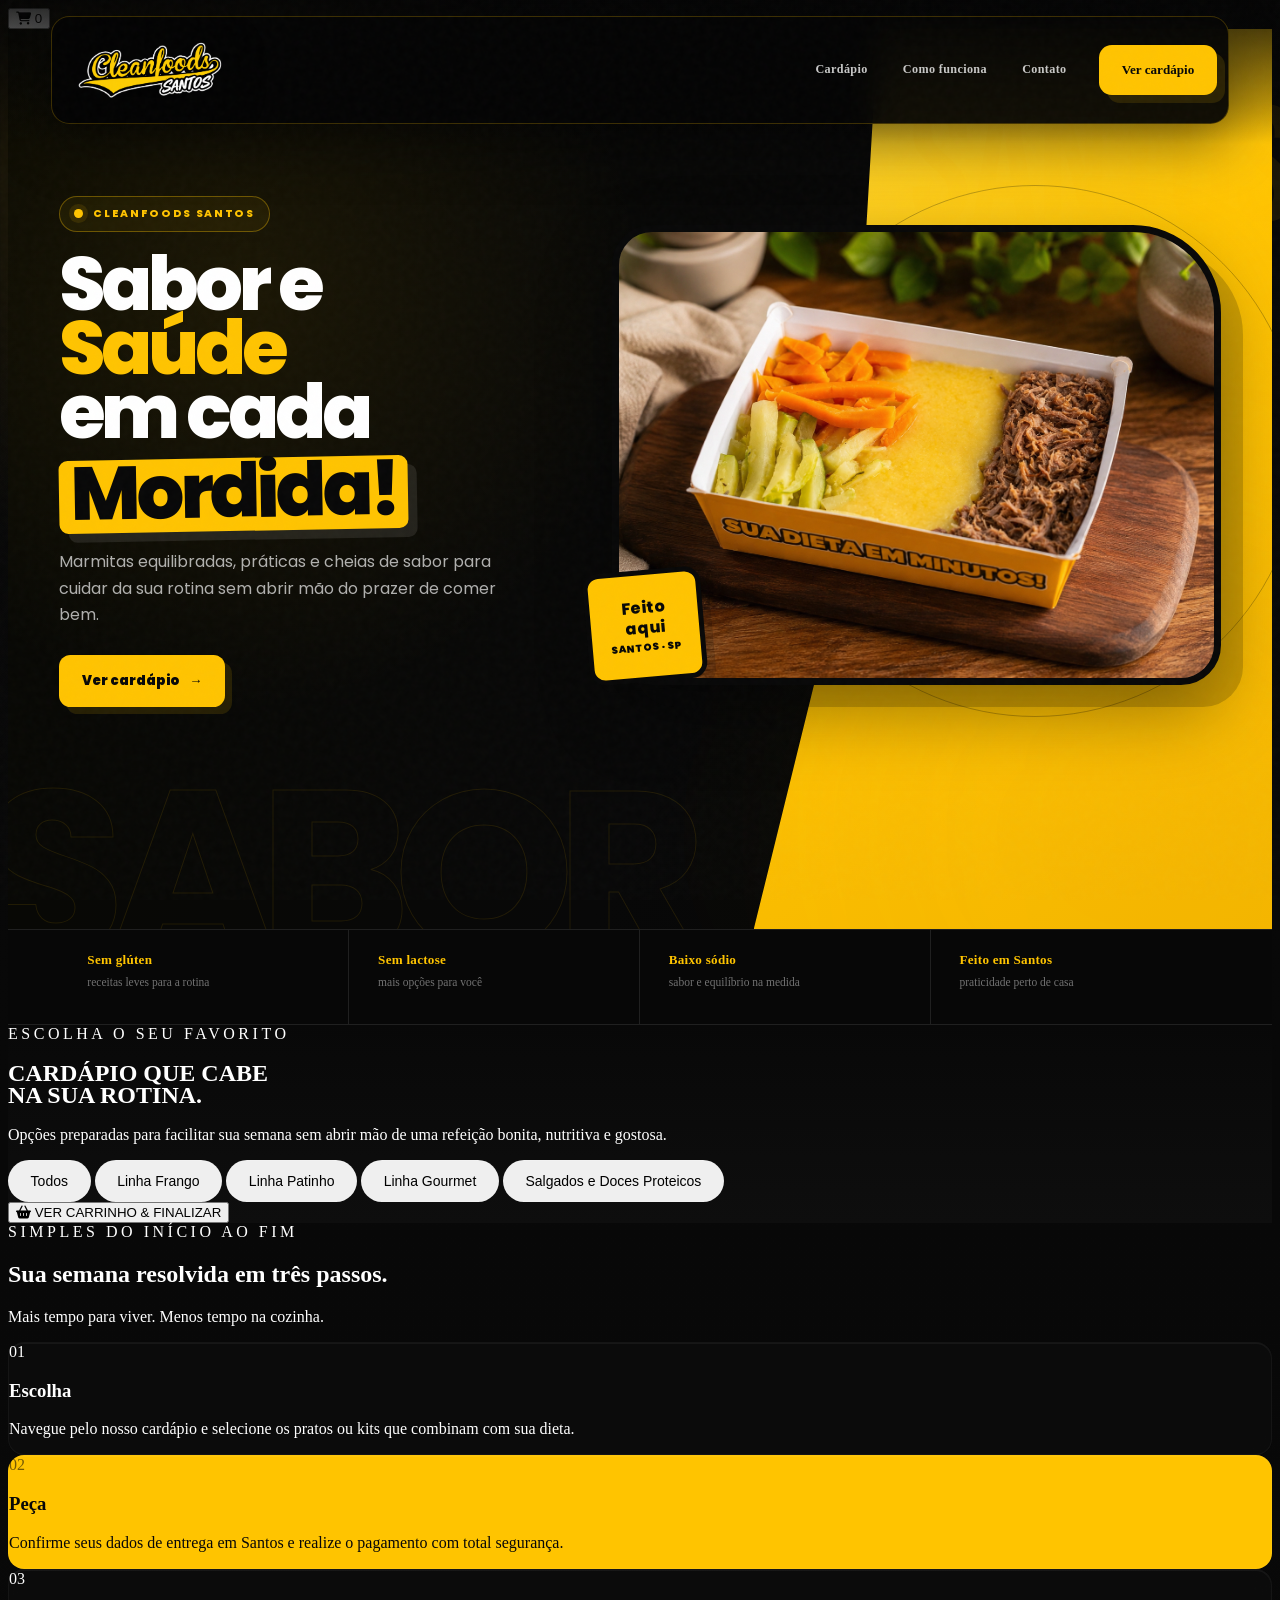
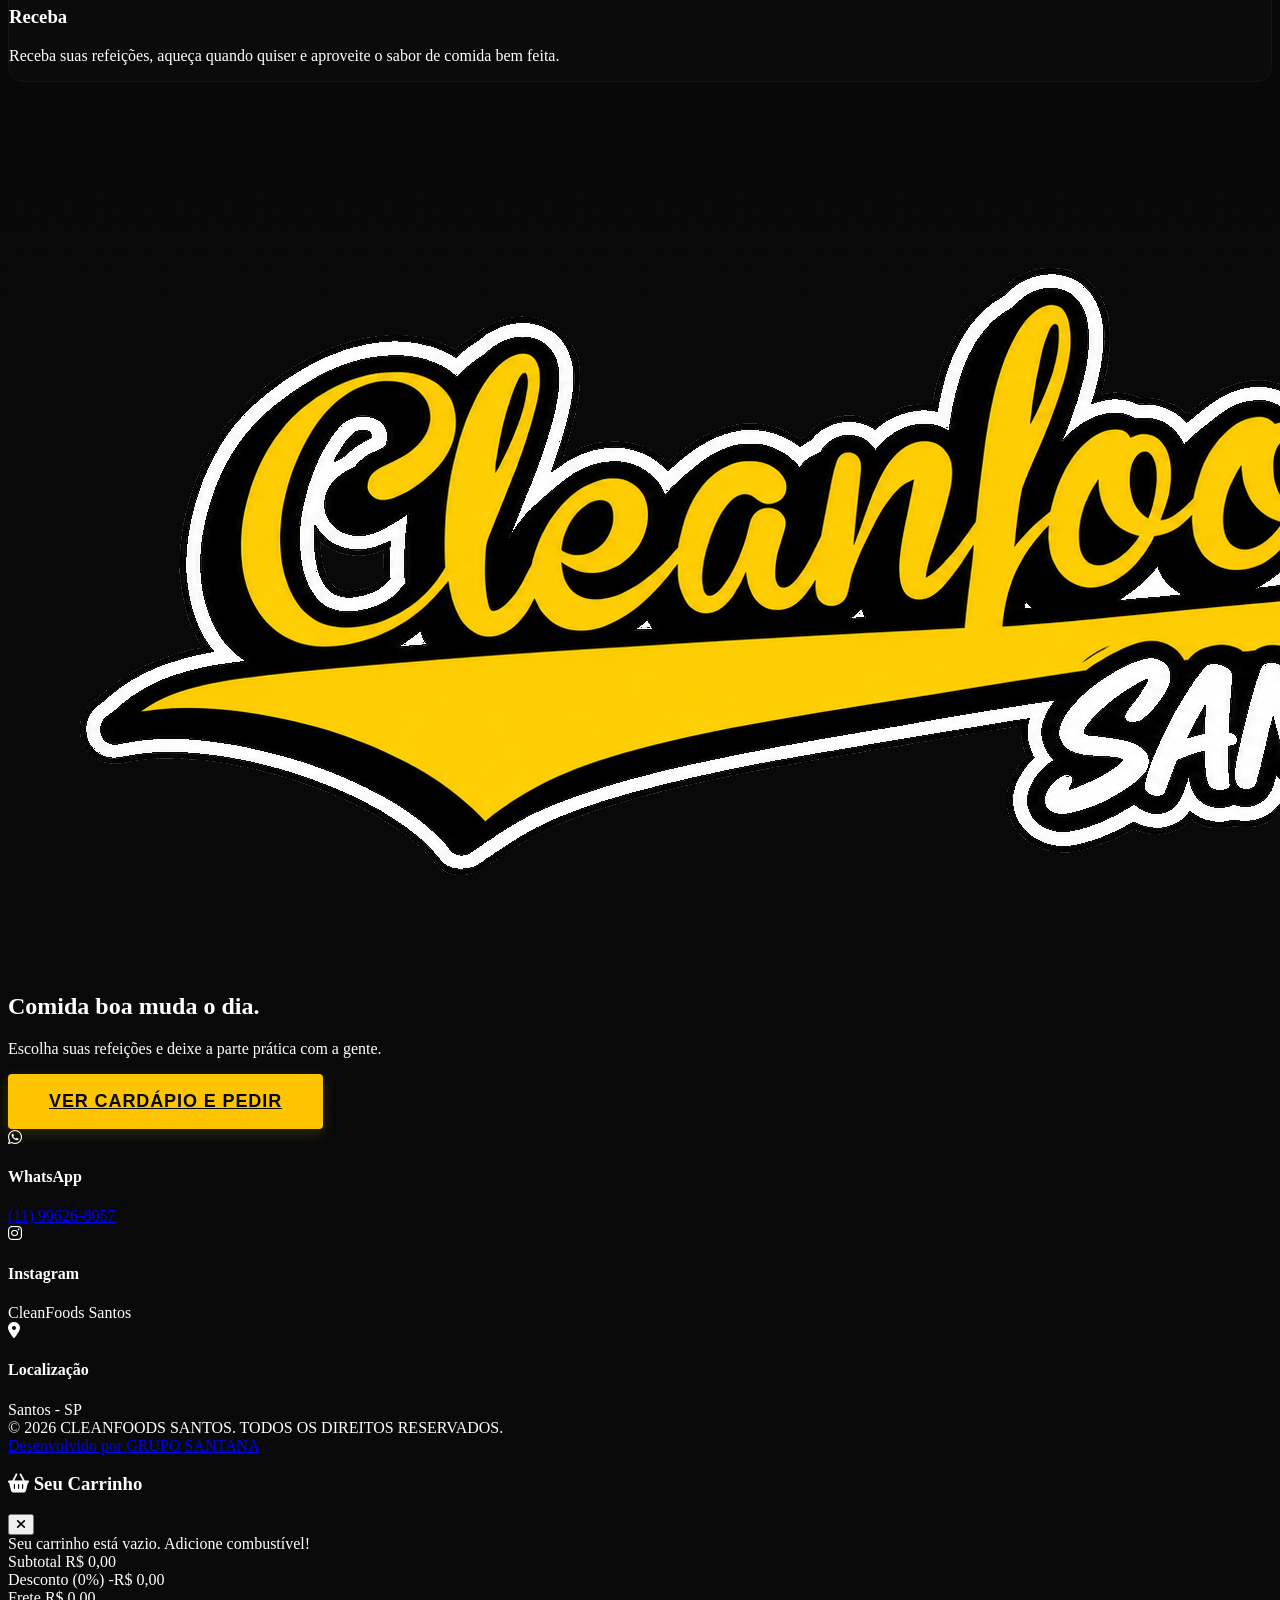
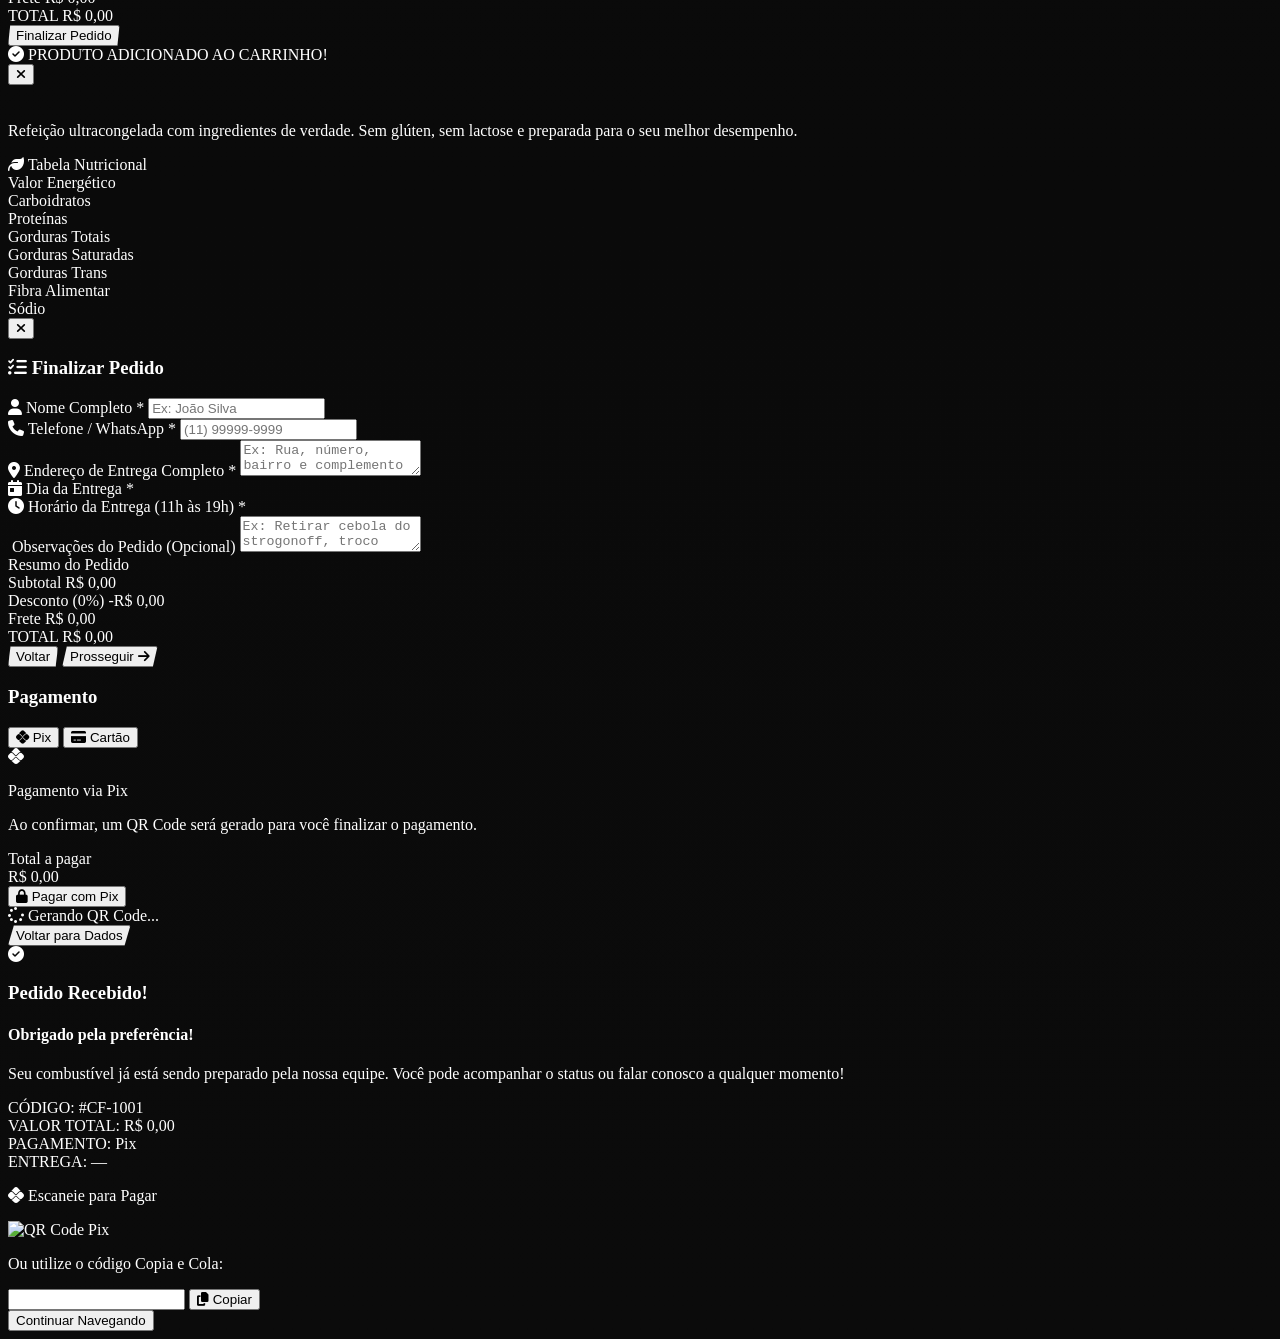
==== index.html @ 975e06e2 "feat: adaptar site para CleanFoods Santos" ====
<!DOCTYPE html>
<html lang="pt-BR" class="scroll-smooth">

<head>
    <meta charset="UTF-8">
    <meta name="viewport" content="width=device-width, initial-scale=1.0">

    <!-- ===================== SEO PRIMÁRIO ===================== -->
    <title>Marmitas Saudáveis e Personalizadas em Santos | CleanFoods</title>
    <meta name="description"
        content="Marmitas saudáveis em Santos, com opções prontas e personalizadas de acordo com a sua dieta. Escolha seu cardápio e peça online.">
    <meta name="keywords"
        content="marmita saudável Santos, marmita personalizada por dieta, marmitaria fitness SP, comida saudável Santos, CleanFoods Santos">
    <meta name="author" content="CleanFoods Santos">
    <meta name="robots" content="index, follow">

    <!-- ===================== OPEN GRAPH (WhatsApp / Instagram) ===================== -->
    <meta property="og:type" content="website">
    <meta property="og:site_name" content="CleanFoods Santos">
    <meta property="og:title" content="Marmitas Saudáveis e Personalizadas | CleanFoods Santos">
    <meta property="og:description"
        content="Marmitas saudáveis em Santos, com opções de frango, patinho e gourmet. Peça online de domingo a domingo.">
    <meta property="og:image" content="hero-image.png">
    <meta property="og:image:width" content="1200">
    <meta property="og:image:height" content="630">
    <meta property="og:image:alt" content="Marmita fitness CleanFoods com frango grelhado, batata doce e brócolis">
    <meta property="og:locale" content="pt_BR">

    <!-- ===================== TWITTER CARD ===================== -->
    <meta name="twitter:card" content="summary_large_image">
    <meta name="twitter:title" content="Marmitas Saudáveis e Personalizadas | CleanFoods Santos">
    <meta name="twitter:description"
        content="Marmitas saudáveis, práticas e saborosas em Santos. Peça online.">
    <meta name="twitter:image" content="hero-image.png">
    <meta name="twitter:image:alt" content="Marmita fitness CleanFoods com frango grelhado, batata doce e brócolis">

    <!-- ===================== FAVICON ===================== -->
    <link rel="icon" type="image/png" href="logo-santos.png">
    <link rel="apple-touch-icon" href="logo-santos.png">

    <!-- ===================== SCHEMA.ORG JSON-LD ===================== -->
    <script type="application/ld+json">
    {
      "@context": "https://schema.org",
      "@graph": [
        {
          "@type": ["Restaurant", "LocalBusiness"],
          "@id": "#organization",
          "name": "CleanFoods Santos",
          "alternateName": "CleanFoods Marmitaria Fitness",
          "description": "Marmitaria saudável em Santos. Marmitas de frango, patinho e opções gourmet com entrega na região.",
          "logo": "logo-santos.png",
          "image": "hero-image.png",
          "telephone": "+5511910993953",
          "priceRange": "R$19–R$35",
          "servesCuisine": ["Comida Fitness", "Marmita Saudável", "Comida Fit"],
          "address": {
            "@type": "PostalAddress",
            "addressLocality": "Santos",
            "addressRegion": "SP",
            "addressCountry": "BR"
          },
          "openingHoursSpecification": [
            {
              "@type": "OpeningHoursSpecification",
              "dayOfWeek": ["Sunday","Monday","Tuesday","Wednesday","Thursday","Friday","Saturday"],
              "opens": "11:00",
              "closes": "19:00"
            }
          ],
          "areaServed": {
            "@type": "City",
            "name": "Santos"
          },
          "sameAs": [
            "https://wa.me/5511910993953"
          ],
          "hasMenu": "cardapio-completo.html"
        },
        {
          "@type": "Menu",
          "@id": "#menu",
          "name": "Cardápio CleanFoods",
          "description": "Marmitas fitness com frango, patinho bovino e opções gourmet, nos tamanhos P e G.",
          "url": "cardapio-completo.html",
          "hasMenuSection": [
            {
              "@type": "MenuSection",
              "name": "Linha Frango",
              "description": "Marmitas fitness com frango desfiado ou grelhado, acompanhadas de carboidratos naturais e legumes.",
              "hasMenuItem": [
                {
                  "@type": "MenuItem",
                  "name": "Frango Desfiado com Purê de Batata Doce e Legumes",
                  "description": "Marmita fitness de frango desfiado com purê de batata doce e legumes frescos",
                  "offers": {
                    "@type": "Offer",
                    "price": "19.50",
                    "priceCurrency": "BRL",
                    "availability": "https://schema.org/InStock"
                  }
                },
                {
                  "@type": "MenuItem",
                  "name": "Frango Desfiado com Arroz Integral e Legumes",
                  "description": "Marmita fitness de frango desfiado com arroz integral e mix de legumes",
                  "offers": {
                    "@type": "Offer",
                    "price": "19.50",
                    "priceCurrency": "BRL",
                    "availability": "https://schema.org/InStock"
                  }
                }
              ]
            },
            {
              "@type": "MenuSection",
              "name": "Linha Patinho",
              "description": "Marmitas fitness com patinho bovino magro, rico em proteínas.",
              "hasMenuItem": [
                {
                  "@type": "MenuItem",
                  "name": "Patinho Bovino com Arroz Integral e Legumes",
                  "description": "Marmita fitness de patinho bovino magro com arroz integral e legumes",
                  "offers": {
                    "@type": "Offer",
                    "price": "22.50",
                    "priceCurrency": "BRL",
                    "availability": "https://schema.org/InStock"
                  }
                }
              ]
            },
            {
              "@type": "MenuSection",
              "name": "Linha Gourmet",
              "description": "Opções premium de marmita fitness com ingredientes selecionados.",
              "hasMenuItem": [
                {
                  "@type": "MenuItem",
                  "name": "Marmita Gourmet",
                  "description": "Marmita fitness gourmet com ingredientes premium selecionados",
                  "offers": {
                    "@type": "Offer",
                    "price": "27.50",
                    "priceCurrency": "BRL",
                    "availability": "https://schema.org/InStock"
                  }
                }
              ]
            }
          ]
        },
        {
          "@type": "FAQPage",
          "@id": "#faq",
          "mainEntity": [
            {
              "@type": "Question",
              "name": "A CleanFoods faz entrega em Santos?",
              "acceptedAnswer": {
                "@type": "Answer",
                "text": "Sim! A CleanFoods Santos entrega marmitas na cidade e região. Entre em contato pelo WhatsApp para confirmar sua área de entrega."
              }
            },
            {
              "@type": "Question",
              "name": "Qual o horário de funcionamento da CleanFoods?",
              "acceptedAnswer": {
                "@type": "Answer",
                "text": "A CleanFoods funciona de domingo a domingo, das 11h às 19h. Faça seu pedido pelo site ou WhatsApp."
              }
            },
            {
              "@type": "Question",
              "name": "As marmitas da CleanFoods são sem glúten e sem lactose?",
              "acceptedAnswer": {
                "@type": "Answer",
                "text": "Sim! Todas as marmitas da CleanFoods são preparadas sem glúten e sem lactose, ideais para quem treina e busca uma alimentação limpa."
              }
            },
            {
              "@type": "Question",
              "name": "Quais são os tamanhos de marmita disponíveis?",
              "acceptedAnswer": {
                "@type": "Answer",
                "text": "As marmitas da CleanFoods estão disponíveis nos tamanhos P (Pequeno) e G (Grande), com preços a partir de R$19,50."
              }
            }
          ]
        }
      ]
    }
    </script>

    <!-- Fonts -->
    <link rel="preconnect" href="https://fonts.googleapis.com">
    <link rel="preconnect" href="https://fonts.gstatic.com" crossorigin>
    <link href="https://fonts.googleapis.com/css2?family=Poppins:wght@400;500;600;700;800&display=swap" rel="stylesheet">
    <link href="https://fonts.googleapis.com/css2?family=Instrument+Serif:ital@0;1&family=Manrope:wght@400;500;600;700;800&display=swap" rel="stylesheet">
    <link href="https://fonts.googleapis.com/css2?family=Bebas+Neue&family=Inter:wght@400;500;600;700&display=swap" rel="stylesheet">
    <link href="https://api.fontshare.com/v2/css?f[]=satoshi@300,400,500,700&display=swap" rel="stylesheet">
    <link href="https://api.fontshare.com/v2/css?f[]=clash-display@400,500,600,700&display=swap" rel="stylesheet">

    <!-- Phosphor Icons -->
    <script src="https://unpkg.com/@phosphor-icons/web"></script>

    <!-- FontAwesome for Icons (Kept for existing icons) -->
    <link rel="stylesheet" href="https://cdnjs.cloudflare.com/ajax/libs/font-awesome/6.4.0/css/all.min.css">

    <!-- Tailwind CSS -->
    <script src="https://cdn.tailwindcss.com"></script>
    <!-- Mercado Pago SDK -->
    <script src="https://sdk.mercadopago.com/js/v2"></script>
    <script>
        tailwind.config = {
            theme: {
                extend: {
                    colors: {
                        'cf-black': '#0a0a0a',
                        'cf-yellow': '#e0a800',
                        'cf-darkgray': '#121212',
                        'cf-gray': '#222222',
                        brand: {
                            bg: '#0a0a0a',
                            card: '#121212',
                            border: '#222222',
                            yellow: '#e0a800',
                        }
                    },

                    boxShadow: {
                        'premium': '0 10px 40px -10px rgba(0,0,0,0.7)',
                        'glow': '0 0 20px rgba(255, 199, 0, 0.15)',
                    },
                    fontFamily: {
                        'heading': ['"Clash Display"', 'sans-serif'],
                        'body': ['"Satoshi"', 'sans-serif'],
                    }
                }
            }
        }
    </script>

    <style>
        :root {
            --black: #0a0a0a;
            --yellow: #e0a800;
        }

        body {
            background-color: var(--black);
            color: #ffffff;
            overflow-x: hidden;
            -webkit-font-smoothing: antialiased;
        }

        /* Custom Scrollbar */
        ::-webkit-scrollbar {
            width: 8px;
        }

        ::-webkit-scrollbar-track {
            background: var(--black);
        }

        ::-webkit-scrollbar-thumb {
            background: var(--yellow);
            border-radius: 10px;
        }

        .btn-primary {
            position: relative;
            display: inline-flex;
            align-items: center;
            justify-content: center;
            background: var(--yellow);
            color: var(--black);
            font-family: 'Satoshi', sans-serif;
            font-weight: 600;
            text-transform: uppercase;
            padding: 1rem 2.5rem;
            font-size: 1.125rem;
            letter-spacing: 0.05em;
            border-radius: 4px;
            transition: transform 0.4s cubic-bezier(0.175, 0.885, 0.32, 1.275), box-shadow 0.3s ease, background 0.3s ease;
            border: 1px solid transparent;
            box-shadow: 0 4px 14px 0 rgba(224, 168, 0, 0.2);
        }

        .btn-primary:hover {
            transform: scale(1.02);
            box-shadow: 0 6px 20px rgba(224, 168, 0, 0.3);
            background: #fff;
            border-color: #fff;
        }

        .btn-primary:active {
            transform: scale(0.98);
        }

        .btn-outline {
            position: relative;
            display: inline-flex;
            align-items: center;
            justify-content: center;
            background: transparent;
            color: var(--yellow);
            font-family: 'Montserrat', sans-serif;
            font-weight: 500;
            text-transform: uppercase;
            padding: 1rem 2.5rem;
            font-size: 1.125rem;
            letter-spacing: 1px;
            border-radius: 4px;
            border: 1px solid var(--yellow);
            transition: all 0.3s ease;
        }

        .btn-outline:hover {
            background: var(--yellow);
            color: var(--black);
            box-shadow: 0 4px 14px 0 rgba(246, 197, 0, 0.39);
        }

        /* Glassmorphism for minimal cards */
        .glass-card {
            background: rgba(18, 18, 18, 0.4);
            backdrop-filter: blur(12px);
            -webkit-backdrop-filter: blur(12px);
            border: 1px solid rgba(255, 255, 255, 0.05);
            border-radius: 12px;
            transition: transform 0.4s cubic-bezier(0.175, 0.885, 0.32, 1.275), border-color 0.3s ease;
            box-shadow: inset 0 1px 0 0 rgba(255, 255, 255, 0.05);
        }

        .glass-card:hover {
            border-color: rgba(224, 168, 0, 0.2);
            transform: translateY(-4px);
        }

        /* Attention Grabber (More subtle) */
        @keyframes subtle-pulse {
            0% {
                box-shadow: 0 0 0 0 rgba(246, 197, 0, 0.4);
            }

            70% {
                box-shadow: 0 0 0 10px rgba(246, 197, 0, 0);
            }

            100% {
                box-shadow: 0 0 0 0 rgba(246, 197, 0, 0);
            }
        }

        .btn-attention {
            animation: subtle-pulse 2s infinite;
        }

        /* Image treatment */
        .img-elegant {
            border-radius: 8px;
            transition: opacity 0.3s ease;
        }

        .img-elegant:hover {
            opacity: 0.9;
        }

        /* Asymmetric Grid for Menu */
        .menu-grid {
            display: grid;
            grid-template-columns: repeat(auto-fit, minmax(280px, 1fr));
            gap: 2rem;
        }

        /* Cart Drawer Slide */
        #cart-drawer.open {
            transform: translateX(0);
        }

        .cart-open-overflow {
            overflow: hidden;
        }

        /* Hide elements for GSAP initialization */
        .reveal-up,
        .reveal-left,
        .reveal-right {
            visibility: visible;
        }

        /* Smoke Video Background (Subtle) */
        #smoke-video {
            position: absolute;
            top: 0;
            left: 0;
            width: 100%;
            height: 100%;
            z-index: 5;
            pointer-events: none;
            object-fit: cover;
            opacity: 0.3;
            /* reduced opacity for minimal vibe */
            mix-blend-mode: screen;
            transition: opacity 0.15s linear;
        }

        /* Responsive height limits ensuring proportional scaling on all screens */
        @media (min-width: 1024px) {
            #hero {
                height: 100vh !important;
                min-height: 100vh !important;
                overflow: hidden !important;
                padding-bottom: clamp(1rem, 2vh, 3rem) !important;
            }

            #hero-header-spacer {
                height: clamp(70px, 14vh, 160px) !important;
            }

            header img { height: 5.25rem !important; }

            #hero-container {
                gap: clamp(1rem, 3vh, 4rem) !important;
            }

            #hero-text-column {
                gap: clamp(0.5rem, 1.5vh, 1.5rem) !important;
                margin-top: clamp(10px, 3vh, 80px) !important;
            }

            #hero-title {
                font-size: clamp(2.5rem, 10vh, 7rem) !important;
                line-height: 1 !important;
            }

            #hero-title .block {
                margin-top: clamp(0.1rem, 1vh, 0.5rem) !important;
            }

            #hero-title .block:first-child {
                margin-top: 0 !important;
            }

            #hero-image-container {
                max-width: clamp(450px, 85vh, 1000px) !important;
            }

            #hero-subtitle {
                font-size: clamp(0.875rem, 1.8vh, 1.125rem) !important;
                max-width: clamp(300px, 45vh, 450px) !important;
            }

            #hero-cta {
                font-size: clamp(0.9rem, 1.8vh, 1.1rem) !important;
                padding: clamp(0.75rem, 1.5vh, 1rem) clamp(1.5rem, 3vh, 2rem) !important;
            }
        }

        /* ===== BRAND MINIMALIST OVERRIDES ===== */
        #smoke-video {
            opacity: 0.15 !important;
            mix-blend-mode: multiply !important;
        }

        /* Smooth text-outline for dark bg only */
        .text-outline {
            -webkit-text-stroke: 1.5px rgba(255, 255, 255, 0.4);
            color: transparent;
        }

        /* Elegant separator */
        .section-divider {
            width: 60px;
            height: 3px;
            background: var(--yellow);
            margin: 0 auto 2rem;
            border-radius: 2px;
        }

        /* Softer card hover */
        .glass-card {
            border-radius: 16px !important;
            border: 1px solid rgba(255, 255, 255, 0.04) !important;
        }

        .glass-card:hover {
            border-color: rgba(246, 197, 0, 0.15) !important;
            transform: translateY(-2px) !important;
        }

        /* Menu section title accent */
        #menu {
            border-top: 1px solid rgba(0, 0, 0, 0.1);
        }

        /* CleanFoods Santos — visual system */
        :root { --yellow: #ffc400; --black: #070707; --ink: #101010; }
        body {
            background: radial-gradient(circle at 12% 4%, rgba(255,196,0,.11), transparent 24rem), linear-gradient(180deg,#070707,#0b0b0b);
        }
        body::before {
            content: ""; position: fixed; inset: 0; pointer-events: none; z-index: 60; opacity: .035;
            background-image: url("data:image/svg+xml,%3Csvg viewBox='0 0 160 160' xmlns='http://www.w3.org/2000/svg'%3E%3Cfilter id='n'%3E%3CfeTurbulence type='fractalNoise' baseFrequency='.8' numOctaves='3' stitchTiles='stitch'/%3E%3C/filter%3E%3Crect width='100%25' height='100%25' filter='url(%23n)' opacity='.7'/%3E%3C/svg%3E");
        }
        header { background: rgba(7,7,7,.82); border-bottom: 1px solid rgba(255,255,255,.08); backdrop-filter: blur(18px); -webkit-backdrop-filter: blur(18px); }
        header img { filter: drop-shadow(0 8px 20px rgba(0,0,0,.35)); }
        .eyebrow { letter-spacing: .22em; text-transform: uppercase; }
        #hero-title { font-size: clamp(3.4rem,8vw,8.5rem) !important; line-height: .9 !important; letter-spacing: -.055em !important; }
        #hero-title .block:last-child { color: #fff !important; }
        #hero-title .text-cf-yellow { position: relative; display: inline-block; }
        #hero-title .text-cf-yellow::after { content:""; position:absolute; left:2%; right:-2%; bottom:-.06em; height:.1em; background:var(--yellow); border-radius:999px; }
        #hero { min-height: 100svh !important; }
        #hero::after { content:""; position:absolute; inset:auto -12rem -14rem auto; width:40rem; height:40rem; border-radius:50%; background:rgba(255,196,0,.08); filter:blur(110px); }
        #hero > .absolute img { object-position: 64% center; }
        #hero > .absolute > div:nth-of-type(1) { background: linear-gradient(to bottom,rgba(7,7,7,.55),transparent 45%,#070707) !important; }
        #hero > .absolute > div:nth-of-type(2) { background: linear-gradient(to right,#070707 4%,rgba(7,7,7,.9) 38%,rgba(7,7,7,.15)) !important; }
        .metric-strip { border-block:1px solid rgba(255,255,255,.1); background:rgba(255,255,255,.025); }
        .metric-card { border-left:1px solid rgba(255,255,255,.12); }
        .metric-card:first-child { border-left:0; }
        #menu { border-top:0 !important; }
        #menu [id^="filter-btn-"] { border:1px solid rgba(255,255,255,.14) !important; border-radius:999px !important; padding:.75rem 1.35rem !important; font-size:.875rem !important; text-transform:none !important; letter-spacing:0 !important; }
        #dishes-grid > div { background:linear-gradient(145deg,rgba(27,27,27,.96),rgba(14,14,14,.96)) !important; border-color:rgba(255,255,255,.09) !important; border-radius:1.5rem !important; box-shadow:0 18px 55px rgba(0,0,0,.28) !important; transition:transform .35s ease,border-color .35s ease !important; }
        #dishes-grid > div:hover { border-color:rgba(255,196,0,.65) !important; transform:translateY(-5px); }
        #dishes-grid img { transition-duration:.7s !important; }
        .step-card { background:#111; border:1px solid rgba(255,255,255,.08); border-radius:1.5rem; }
        .step-number { -webkit-text-stroke:1px rgba(255,196,0,.65); color:transparent; }
        @media (max-width:767px) {
            #hero-title { font-size:clamp(2.85rem,13vw,4rem) !important; line-height:.96 !important; }
            #hero-container, #hero-text-column { width:100% !important; max-width:100% !important; min-width:0 !important; }
            #hero-subtitle { width:100% !important; max-width:100% !important; font-size:1rem !important; line-height:1.7 !important; }
            #hero-cta { width:100%; padding-inline:1rem !important; font-size:.95rem !important; }
            #hero-text-column > .mt-12 { align-items:flex-start !important; }
            #hero-text-column > .mt-12 > span { width:100%; max-width:100%; line-height:1.6; font-size:.65rem; letter-spacing:.09em; overflow-wrap:anywhere; }
            .metric-card:nth-child(3){border-left:0;border-top:1px solid rgba(255,255,255,.12)}
            .metric-card:nth-child(4){border-top:1px solid rgba(255,255,255,.12)}
        }

        /* Hero refinement */
        header {
            position: absolute !important;
            background: linear-gradient(180deg, rgba(5,5,5,.88), rgba(5,5,5,.28) 72%, transparent) !important;
            border-bottom: 0 !important;
            backdrop-filter: none !important;
            -webkit-backdrop-filter: none !important;
        }
        header img { height: 5.25rem !important; max-height: 5.25rem !important; }
        #hero {
            min-height: min(900px, 100svh) !important;
            height: auto !important;
            padding-bottom: 2.5rem !important;
            font-family: 'Poppins', sans-serif;
            isolation: isolate;
        }
        #hero-header-spacer { height: 7.5rem !important; }
        #hero-container { max-width: 80rem; padding-block: clamp(2rem, 8vh, 6rem) !important; }
        #hero-text-column { max-width: 49rem; gap: 0 !important; margin-top: 0 !important; }
        .hero-kicker {
            display: inline-flex; align-items: center; gap: .65rem; width: fit-content;
            margin-bottom: 1.35rem; padding: .55rem .9rem; border-radius: 999px;
            background: rgba(7,7,7,.58); border: 1px solid rgba(255,255,255,.14);
            color: #f4f4f4; font-size: .72rem; font-weight: 600; letter-spacing: .14em; text-transform: uppercase;
            backdrop-filter: blur(12px); -webkit-backdrop-filter: blur(12px);
        }
        .hero-kicker::before { content:""; width:.5rem; height:.5rem; border-radius:50%; background:var(--yellow); box-shadow:0 0 0 5px rgba(255,196,0,.13); }
        #hero-title {
            font-family: 'Poppins', sans-serif !important;
            font-size: clamp(3.1rem, 5.25vw, 5.5rem) !important;
            font-weight: 700 !important;
            line-height: .98 !important;
            letter-spacing: -.055em !important;
            margin-bottom: 1.75rem !important;
            text-wrap: balance;
        }
        #hero-title .hero-line { display:block; }
        #hero-title .hero-highlight {
            display:inline-block; color:var(--yellow); position:relative;
            text-shadow:0 8px 34px rgba(255,196,0,.2);
        }
        #hero-title .hero-highlight::after {
            content:""; position:absolute; left:.02em; right:.02em; bottom:-.08em; height:.08em;
            background:linear-gradient(90deg,var(--yellow),#ffe47a); border-radius:99px;
            transform:rotate(-1deg); transform-origin:left;
        }
        #hero-subtitle {
            font-family:'Poppins',sans-serif !important; font-size:clamp(1rem,1.35vw,1.15rem) !important;
            line-height:1.75 !important; max-width:38rem !important; margin-bottom:2rem !important;
            color:rgba(255,255,255,.76) !important;
        }
        #hero-cta {
            font-family:'Poppins',sans-serif !important; border-radius:999px !important; text-transform:none !important;
            font-size:.98rem !important; font-weight:700 !important; letter-spacing:0 !important;
            padding:1rem 1.65rem !important; box-shadow:0 14px 38px rgba(255,196,0,.22) !important;
        }
        .hero-benefits { margin-top:2.2rem !important; gap:.65rem !important; }
        .hero-benefit {
            display:inline-flex; align-items:center; gap:.5rem; padding:.65rem .85rem; border-radius:999px;
            background:rgba(8,8,8,.56); border:1px solid rgba(255,255,255,.1); color:rgba(255,255,255,.8);
            font-family:'Poppins',sans-serif; font-size:.75rem; font-weight:500; backdrop-filter:blur(10px);
        }
        .hero-benefit i { color:var(--yellow); }
        #hero > .absolute img { object-position:68% center; filter:saturate(.92) contrast(1.04); }
        #hero > .absolute > div:nth-of-type(1) { background:linear-gradient(to bottom,rgba(4,4,4,.48),transparent 48%,#070707 100%) !important; }
        #hero > .absolute > div:nth-of-type(2) { background:linear-gradient(90deg,#070707 3%,rgba(7,7,7,.94) 35%,rgba(7,7,7,.55) 56%,rgba(7,7,7,.08) 82%) !important; }
        #hero > .absolute > div:nth-of-type(3) { background:linear-gradient(90deg,rgba(0,0,0,.14),transparent 68%) !important; }

        @media (max-width: 767px) {
            header { height:5.75rem !important; padding-inline:1rem !important; }
            header img { height:4.5rem !important; max-height:4.5rem !important; }
            header a[href="admin.html"] { display:none !important; }
            #hero { min-height: 820px !important; padding-bottom:2rem !important; }
            #hero-header-spacer { height:6rem !important; }
            #hero-container { padding:3rem 1rem 2rem !important; justify-content:flex-start !important; }
            #hero-title { font-size:clamp(2.7rem,12.5vw,4rem) !important; line-height:1.02 !important; letter-spacing:-.05em !important; }
            #hero-text-column { inline-size:100% !important; max-inline-size:22rem !important; overflow:visible; }
            #hero-subtitle { inline-size:100% !important; max-inline-size:22rem !important; font-size:.92rem !important; line-height:1.65 !important; overflow-wrap:break-word; }
            .hero-kicker { font-size:.64rem; letter-spacing:.1em; }
            #hero-title { font-size:clamp(2.35rem,10.7vw,3.25rem) !important; line-height:1.05 !important; }
            .hero-benefits { align-items:flex-start !important; inline-size:100%; max-inline-size:22rem; }
            .hero-benefit { font-size:.69rem; padding:.58rem .72rem; }
            #hero > .absolute img { object-position:66% center; }
            #hero > .absolute > div:nth-of-type(2) { background:linear-gradient(90deg,rgba(7,7,7,.94) 0%,rgba(7,7,7,.7) 58%,rgba(7,7,7,.25)) !important; }
        }

        /* Hero v3 — editorial split composition */
        #hero.hero-editorial {
            min-height: 850px !important;
            padding: 8.5rem 0 4rem !important;
            background:
                radial-gradient(circle at 12% 18%, rgba(255,196,0,.12), transparent 22rem),
                radial-gradient(circle at 85% 86%, rgba(255,196,0,.06), transparent 26rem),
                #070707;
            font-family:'Manrope',sans-serif;
            overflow:hidden;
        }
        .hero-editorial::before {
            content:"CLEANFOODS"; position:absolute; left:-.04em; bottom:-.17em; z-index:0;
            font-family:'Manrope',sans-serif; font-size:clamp(7rem,16vw,15rem); font-weight:800;
            letter-spacing:-.08em; color:transparent; -webkit-text-stroke:1px rgba(255,255,255,.045);
            white-space:nowrap; pointer-events:none;
        }
        .hero-editorial::after { display:none !important; }
        .hero-editorial__shell {
            width:min(100% - 2.5rem, 80rem); min-height:680px; margin-inline:auto;
            display:grid; grid-template-columns:minmax(0,.93fr) minmax(28rem,1.07fr); gap:clamp(3rem,6vw,6rem);
            align-items:center; position:relative; z-index:2;
        }
        .hero-editorial__copy { max-width:38rem; padding-block:2rem; }
        .hero-editorial__kicker {
            display:flex; align-items:center; gap:.75rem; margin-bottom:1.5rem;
            color:#ffc400; font-size:.72rem; font-weight:800; letter-spacing:.16em; text-transform:uppercase;
        }
        .hero-editorial__kicker::before { content:""; width:2.8rem; height:2px; background:#ffc400; }
        .hero-editorial__title {
            margin:0; color:#fff; font-family:'Manrope',sans-serif;
            font-size:clamp(4.1rem,6.3vw,6.4rem); font-weight:800; line-height:.88; letter-spacing:-.075em;
        }
        .hero-editorial__title span { display:block; }
        .hero-editorial__title .serif-line {
            margin-top:.08em; color:#ffc400; font-family:'Instrument Serif',serif;
            font-size:1.18em; font-weight:400; font-style:italic; letter-spacing:-.035em; line-height:.88;
        }
        .hero-editorial__description {
            max-width:34rem; margin:2rem 0 0; color:rgba(255,255,255,.66);
            font-size:1.02rem; line-height:1.75;
        }
        .hero-editorial__actions { display:flex; flex-wrap:wrap; gap:.75rem; margin-top:2rem; }
        .hero-editorial__primary, .hero-editorial__secondary {
            min-height:3.5rem; padding:.9rem 1.35rem; border-radius:999px;
            display:inline-flex; align-items:center; justify-content:center; gap:.55rem;
            font-size:.9rem; font-weight:800; transition:transform .25s ease,background .25s ease,color .25s ease,border-color .25s ease;
        }
        .hero-editorial__primary { background:#ffc400; color:#070707; box-shadow:0 16px 40px rgba(255,196,0,.18); }
        .hero-editorial__primary:hover { transform:translateY(-2px); background:#fff; }
        .hero-editorial__secondary { color:#fff; border:1px solid rgba(255,255,255,.16); background:rgba(255,255,255,.035); }
        .hero-editorial__secondary:hover { transform:translateY(-2px); border-color:#ffc400; color:#ffc400; }
        .hero-editorial__microcopy { display:flex; gap:1.1rem; flex-wrap:wrap; margin-top:1.6rem; color:rgba(255,255,255,.48); font-size:.72rem; font-weight:600; }
        .hero-editorial__microcopy span { display:flex; align-items:center; gap:.4rem; }
        .hero-editorial__microcopy i { color:#ffc400; }

        .hero-editorial__visual { position:relative; min-height:650px; }
        .hero-editorial__frame {
            position:absolute; inset:0; overflow:hidden; border-radius:2.6rem 2.6rem 8rem 2.6rem;
            border:1px solid rgba(255,255,255,.1); background:#111;
            box-shadow:0 45px 110px rgba(0,0,0,.55);
        }
        .hero-editorial__frame::after {
            content:""; position:absolute; inset:0;
            background:linear-gradient(180deg,transparent 48%,rgba(0,0,0,.72)),linear-gradient(90deg,rgba(0,0,0,.15),transparent 50%);
        }
        .hero-editorial__frame img { width:100%; height:100%; object-fit:cover; object-position:57% center; transform:scale(1.02); }
        .hero-editorial__stamp {
            position:absolute; right:-1.2rem; top:3rem; z-index:3; width:8.2rem; height:8.2rem;
            border-radius:50%; display:grid; place-items:center; text-align:center; padding:1rem;
            background:#ffc400; color:#090909; border:.55rem solid #070707;
            font-family:'Manrope',sans-serif; font-size:.72rem; line-height:1.25; font-weight:800; text-transform:uppercase;
            transform:rotate(7deg); box-shadow:0 18px 45px rgba(0,0,0,.35);
        }
        .hero-editorial__stamp strong { display:block; font-family:'Instrument Serif',serif; font-size:2rem; font-style:italic; line-height:.8; text-transform:none; }
        .hero-editorial__note {
            position:absolute; left:-2rem; bottom:3rem; z-index:3; width:min(18rem,70%);
            padding:1.1rem 1.2rem; border-radius:1.1rem;
            background:rgba(12,12,12,.9); border:1px solid rgba(255,255,255,.12);
            backdrop-filter:blur(18px); box-shadow:0 18px 50px rgba(0,0,0,.38);
        }
        .hero-editorial__note-top { display:flex; align-items:center; gap:.65rem; margin-bottom:.45rem; color:#ffc400; font-size:.68rem; font-weight:800; letter-spacing:.11em; text-transform:uppercase; }
        .hero-editorial__note p { margin:0; color:#fff; font-family:'Instrument Serif',serif; font-size:1.55rem; line-height:1.05; }
        .hero-editorial__stripe {
            position:absolute; right:-3.5rem; bottom:5.2rem; z-index:2; width:17rem; padding:.65rem 1rem;
            background:#ffc400; color:#070707; font-size:.7rem; font-weight:800; letter-spacing:.13em;
            text-align:center; text-transform:uppercase; transform:rotate(-8deg);
        }

        @media (max-width: 1023px) {
            #hero.hero-editorial { min-height:auto !important; padding:7rem 0 4rem !important; }
            .hero-editorial__shell { grid-template-columns:1fr; gap:2rem; }
            .hero-editorial__copy { max-width:44rem; padding-bottom:0; }
            .hero-editorial__visual { min-height:540px; width:min(100%,44rem); }
            .hero-editorial__title { font-size:clamp(4rem,10vw,6rem); }
        }
        @media (max-width: 600px) {
            #hero.hero-editorial { padding:6.5rem 0 3rem !important; }
            .hero-editorial__shell { width:min(100% - 2rem,22rem); min-height:auto; gap:2.2rem; margin-left:1rem; margin-right:0; }
            .hero-editorial__copy { width:100%; padding-top:1rem; }
            .hero-editorial__kicker { margin-bottom:1.2rem; font-size:.62rem; letter-spacing:.11em; }
            .hero-editorial__kicker::before { width:2rem; }
            .hero-editorial__title { font-size:clamp(3rem,14vw,3.7rem); line-height:.92; }
            .hero-editorial__description { margin-top:1.5rem; font-size:.92rem; line-height:1.7; }
            .hero-editorial__actions { flex-direction:column; align-items:stretch; }
            .hero-editorial__primary, .hero-editorial__secondary { width:100%; }
            .hero-editorial__microcopy { gap:.6rem 1rem; }
            .hero-editorial__visual { min-height:470px; width:100%; }
            .hero-editorial__frame { border-radius:1.8rem 1.8rem 5rem 1.8rem; }
            .hero-editorial__stamp { right:-.5rem; top:1.2rem; width:6.6rem; height:6.6rem; border-width:.4rem; font-size:.58rem; }
            .hero-editorial__stamp strong { font-size:1.6rem; }
            .hero-editorial__note { left:-.35rem; bottom:1.2rem; width:73%; padding:.9rem 1rem; }
            .hero-editorial__note p { font-size:1.3rem; }
            .hero-editorial__stripe { right:-4.5rem; bottom:5.8rem; }
        }

        /* Hero v4 — inspired by the supplied restaurant reference */
        .reference-header {
            position:absolute !important; inset:0 0 auto; z-index:40; height:auto !important;
            background:transparent !important; padding:0 !important;
        }
        .reference-header__inner {
            width:min(100% - 3rem,78rem); height:6.5rem; margin-inline:auto;
            display:flex; align-items:center; gap:clamp(2rem,5vw,5rem);
        }
        .reference-header__logo img { width:10.5rem; height:auto !important; max-height:none !important; }
        .reference-header__nav { display:flex; align-items:center; gap:2rem; margin-left:auto; }
        .reference-header__nav a { color:rgba(255,255,255,.66); font-family:'Inter',sans-serif; font-size:.69rem; font-weight:600; letter-spacing:.08em; text-transform:uppercase; transition:color .2s ease; }
        .reference-header__nav a:hover { color:#ffc400; }
        .reference-header__menu { width:2.6rem; height:2.6rem; display:grid; place-items:center; color:#ffc400; border:1px solid rgba(255,196,0,.35); border-radius:.25rem; }

        #hero.hero-reference {
            min-height:780px !important; height:auto !important; padding:6.5rem 0 2.5rem !important;
            background:#080808 !important; overflow:hidden; isolation:isolate; font-family:'Inter',sans-serif;
        }
        .hero-reference::before {
            content:""; position:absolute; inset:0; z-index:-3;
            background:radial-gradient(circle at 73% 46%,rgba(255,196,0,.095),transparent 25rem),radial-gradient(circle at 13% 90%,rgba(255,196,0,.045),transparent 22rem);
        }
        .hero-reference::after { content:""; position:absolute; inset:0; z-index:-2; opacity:.03; background-image:linear-gradient(rgba(255,255,255,.4) 1px,transparent 1px),linear-gradient(90deg,rgba(255,255,255,.4) 1px,transparent 1px); background-size:72px 72px; mask-image:linear-gradient(to right,black,transparent 75%); }
        .hero-reference__shell {
            width:min(100% - 3rem,78rem); min-height:650px; margin-inline:auto;
            display:grid; grid-template-columns:3rem minmax(20rem,.78fr) minmax(30rem,1.22fr) 2rem;
            gap:clamp(1.5rem,3vw,3rem); align-items:center; position:relative;
        }
        .hero-reference__social { display:flex; flex-direction:column; align-items:center; gap:.75rem; }
        .hero-reference__social::before { content:""; width:1px; height:4rem; background:linear-gradient(transparent,rgba(255,196,0,.75)); margin-bottom:.25rem; }
        .hero-reference__social a { width:1.75rem; height:1.75rem; display:grid; place-items:center; border-radius:50%; color:#ffc400; border:1px solid rgba(255,196,0,.32); font-size:.7rem; transition:background .2s,color .2s; }
        .hero-reference__social a:hover { background:#ffc400; color:#080808; }
        .hero-reference__copy { position:relative; z-index:3; padding-left:.5rem; }
        .hero-reference__eyebrow { display:flex; align-items:center; gap:.7rem; margin-bottom:1rem; color:#ffc400; font-size:.64rem; font-weight:700; letter-spacing:.17em; text-transform:uppercase; }
        .hero-reference__eyebrow::before { content:""; width:2rem; height:2px; background:#ffc400; }
        .hero-reference__title { margin:0; font-family:'Bebas Neue',sans-serif; font-size:clamp(5.3rem,7.5vw,7.6rem); font-weight:400; line-height:.78; letter-spacing:.005em; color:#fff; text-transform:uppercase; }
        .hero-reference__title span { display:block; }
        .hero-reference__title .yellow { color:#ffc400; }
        .hero-reference__subline { margin-top:1.25rem; color:#fff; font-family:'Bebas Neue',sans-serif; font-size:1.2rem; letter-spacing:.1em; text-transform:uppercase; }
        .hero-reference__description { max-width:29rem; margin:1rem 0 0; color:rgba(255,255,255,.55); font-size:.84rem; line-height:1.75; }
        .hero-reference__cta { display:inline-flex; align-items:center; gap:.75rem; min-height:3.3rem; margin-top:1.65rem; padding:.8rem 1.5rem; border:1px solid #ffc400; border-radius:.2rem; color:#ffc400; font-size:.72rem; font-weight:700; letter-spacing:.12em; text-transform:uppercase; transition:background .25s,color .25s,transform .25s; }
        .hero-reference__cta:hover { background:#ffc400; color:#080808; transform:translateY(-2px); }
        .hero-reference__visual { position:relative; min-height:620px; }
        .hero-reference__ring { position:absolute; width:min(39vw,36rem); aspect-ratio:1; left:50%; top:50%; transform:translate(-48%,-50%); border:1px solid rgba(255,255,255,.22); border-radius:50%; }
        .hero-reference__ring::before, .hero-reference__ring::after { content:""; position:absolute; border-radius:50%; border:1px solid rgba(255,255,255,.08); }
        .hero-reference__ring::before { inset:6%; }
        .hero-reference__ring::after { inset:15%; border-color:rgba(255,196,0,.12); }
        .hero-reference__plate { position:absolute; width:min(36vw,33rem); aspect-ratio:1; left:50%; top:50%; transform:translate(-50%,-50%); border-radius:50%; overflow:hidden; box-shadow:0 35px 90px rgba(0,0,0,.72); }
        .hero-reference__plate::after { content:""; position:absolute; inset:0; border-radius:50%; box-shadow:inset 0 0 70px rgba(0,0,0,.22); }
        .hero-reference__plate img { width:100%; height:100%; object-fit:cover; object-position:50% 52%; transform:scale(1.05); }
        .hero-reference__accent { position:absolute; left:2%; bottom:8%; width:8.5rem; aspect-ratio:1; border-radius:50%; background:#ffc400; border:.7rem solid #080808; display:grid; place-items:center; color:#080808; text-align:center; font-family:'Bebas Neue',sans-serif; font-size:1.25rem; line-height:.9; letter-spacing:.05em; transform:rotate(-9deg); box-shadow:0 20px 55px rgba(0,0,0,.5); }
        .hero-reference__accent strong { display:block; font-size:2.3rem; }
        .hero-reference__label { position:absolute; right:-1%; bottom:12%; padding:.8rem 1rem; background:rgba(8,8,8,.9); border-left:3px solid #ffc400; color:#fff; font-size:.66rem; font-weight:700; letter-spacing:.1em; text-transform:uppercase; backdrop-filter:blur(12px); }
        .hero-reference__dots { display:flex; flex-direction:column; align-items:center; gap:.7rem; }
        .hero-reference__dots span { width:.3rem; height:.3rem; border-radius:50%; background:rgba(255,255,255,.32); }
        .hero-reference__dots span:first-child { height:1.6rem; border-radius:1rem; background:#ffc400; }

        @media (max-width:1023px) {
            #hero.hero-reference { padding-top:6.5rem !important; }
            .reference-header__nav { display:none; }
            .reference-header__menu { margin-left:auto; }
            .hero-reference__shell { grid-template-columns:minmax(0,.9fr) minmax(23rem,1.1fr); gap:1rem; }
            .hero-reference__social,.hero-reference__dots { display:none; }
            .hero-reference__title { font-size:clamp(4.8rem,10vw,6.5rem); }
            .hero-reference__ring { width:min(52vw,32rem); }
            .hero-reference__plate { width:min(48vw,29rem); }
        }
        @media (max-width:700px) {
            #hero.hero-reference { min-height:auto !important; padding:6.3rem 0 3rem !important; }
            .reference-header__inner,.hero-reference__shell { width:min(100% - 2rem,22rem); margin-left:1rem; margin-right:0; }
            .reference-header__inner { height:5.7rem; }
            .reference-header__logo img { width:9rem; }
            .hero-reference__shell { display:flex; flex-direction:column; align-items:stretch; min-height:0; gap:1rem; }
            .hero-reference__copy { padding:2.2rem 0 0; }
            .hero-reference__title { font-size:clamp(4.7rem,23vw,6rem); line-height:.79; }
            .hero-reference__description { font-size:.82rem; }
            .hero-reference__cta { width:100%; justify-content:center; }
            .hero-reference__visual { min-height:390px; margin-top:.6rem; }
            .hero-reference__ring { width:23rem; max-width:96vw; }
            .hero-reference__plate { width:20.5rem; max-width:86vw; }
            .hero-reference__accent { left:-.5rem; bottom:2%; width:6.4rem; border-width:.5rem; font-size:.95rem; }
            .hero-reference__accent strong { font-size:1.75rem; }
            .hero-reference__label { right:0; bottom:6%; font-size:.56rem; }
        }
        /* Base visual herdada da unidade anterior */
        :root {
            --moema-ink: #102a20;
            --moema-green: #184c35;
            --moema-leaf: #b7d83d;
            --moema-sun: #ffc914;
            --moema-cream: #f5f2e9;
        }

        .moema-header {
            position: absolute; inset: 0 0 auto; z-index: 45; padding: 1.25rem 0;
        }
        .moema-header__inner {
            width: min(92%, 1280px); margin: 0 auto; display: flex; align-items: center; gap: 2rem;
        }
        .moema-header__logo img { width: 178px; height: auto; }
        .moema-header__nav { display: flex; align-items: center; gap: 2rem; margin-left: auto; }
        .moema-header__nav a { color: rgba(255,255,255,.82); font-size: .82rem; font-weight: 700; }
        .moema-header__nav a:hover { color: var(--moema-sun); }
        .moema-header__cta {
            display: inline-flex; align-items: center; justify-content: center; min-height: 46px; padding: 0 1.2rem;
            border-radius: 999px; background: var(--moema-sun); color: #101a14; font-size: .82rem; font-weight: 800;
        }

        .moema-hero {
            min-height: 780px; position: relative; overflow: hidden; color: #fff;
            background: radial-gradient(circle at 76% 40%, rgba(183,216,61,.18), transparent 26%), linear-gradient(122deg, #0b251a 0%, #184c35 58%, #123825 100%);
        }
        .moema-hero::after {
            content: ""; position: absolute; inset: auto -10% -35% 38%; height: 68%; border-radius: 50%;
            border: 1px solid rgba(255,255,255,.12); box-shadow: 0 0 0 70px rgba(255,255,255,.025), 0 0 0 140px rgba(255,255,255,.018);
        }
        .moema-hero__grid {
            width: min(92%, 1280px); min-height: 780px; margin: 0 auto; padding: 9.5rem 0 5rem;
            display: grid; grid-template-columns: .92fr 1.08fr; align-items: center; gap: clamp(2rem, 5vw, 6rem); position: relative; z-index: 2;
        }
        .moema-kicker { display: flex; align-items: center; gap: .75rem; color: var(--moema-sun); font-size: .76rem; font-weight: 800; letter-spacing: .18em; text-transform: uppercase; }
        .moema-kicker::before { content: ""; width: 2.3rem; height: 2px; background: currentColor; }
        .moema-hero h1 { margin: 1.25rem 0 1.35rem; max-width: 670px; font-family: 'Clash Display', sans-serif; font-size: clamp(4.2rem, 7vw, 7.4rem); line-height: .86; letter-spacing: -.055em; font-weight: 600; }
        .moema-hero h1 em { display: block; color: var(--moema-sun); font-family: 'Instrument Serif', serif; font-weight: 400; }
        .moema-hero__copy > p { max-width: 580px; color: rgba(255,255,255,.74); font-size: 1.12rem; line-height: 1.75; }
        .moema-hero__actions { display: flex; flex-wrap: wrap; align-items: center; gap: .9rem; margin-top: 2.1rem; }
        .moema-btn { min-height: 54px; padding: 0 1.5rem; border-radius: 999px; display: inline-flex; align-items: center; justify-content: center; gap: .65rem; font-weight: 800; }
        .moema-btn--primary { background: var(--moema-sun); color: #101a14; }
        .moema-btn:hover { transform: translateY(-2px); }
        .moema-hero__visual { position: relative; min-height: 530px; }
        .moema-hero__photo { position: absolute; inset: 0 0 0 4%; border-radius: 2.2rem 2.2rem 8rem 2.2rem; overflow: hidden; box-shadow: 0 32px 80px rgba(0,0,0,.35); transform: rotate(2deg); }
        .moema-hero__photo img { width: 100%; height: 100%; object-fit: cover; }
        .moema-hero__badge { position: absolute; left: -2rem; bottom: 2.2rem; width: 148px; aspect-ratio: 1; border-radius: 50%; display: grid; place-items: center; text-align: center; background: var(--moema-sun); color: #102a20; border: 8px solid #184c35; font-size: .78rem; line-height: 1.2; font-weight: 800; text-transform: uppercase; transform: rotate(-8deg); }
        .moema-hero__badge strong { display: block; font-family: 'Instrument Serif', serif; font-size: 2.3rem; font-weight: 400; text-transform: none; }
        .moema-proof { background: var(--moema-cream); color: var(--moema-ink); }
        .moema-proof__inner { width: min(92%, 1280px); margin: 0 auto; display: grid; grid-template-columns: repeat(4, 1fr); }
        .moema-proof__item { padding: 1.55rem; border-right: 1px solid rgba(16,42,32,.12); }
        .moema-proof__item:last-child { border: 0; }
        .moema-proof__item strong { display: block; font-size: 1.02rem; }
        .moema-proof__item span { color: #66776d; font-size: .84rem; }

        @media (max-width: 900px) {
            .moema-header__nav { display: none; }
            .moema-header__cta { margin-left: auto; }
            .moema-hero__grid { grid-template-columns: 1fr; padding-top: 8.5rem; }
            .moema-hero__visual { min-height: 440px; }
            .moema-proof__inner { grid-template-columns: 1fr 1fr; }
            .moema-proof__item:nth-child(2) { border-right: 0; }
        }
        @media (max-width: 560px) {
            .moema-header__logo img { width: 140px; }
            .moema-header__cta { min-height: 42px; padding: 0 .9rem; font-size: .72rem; }
            .moema-hero { min-height: auto; }
            .moema-hero__grid { min-height: 0; padding-bottom: 3rem; }
            .moema-hero h1 { font-size: clamp(3.7rem, 17vw, 5.2rem); }
            .moema-hero__visual { min-height: 350px; }
            .moema-hero__photo { left: 0; border-radius: 1.5rem 1.5rem 5rem 1.5rem; }
            .moema-hero__badge { width: 112px; left: -.6rem; bottom: -1rem; border-width: 5px; }
            .moema-proof__item { padding: 1.1rem .8rem; }
        }

        /* Base CleanFoods — black kitchen / yellow energy */
        :root {
            --moema-ink: #080808;
            --moema-green: #ffc400;
            --moema-leaf: #ffc400;
            --moema-sun: #ffc400;
            --moema-cream: #0d0d0d;
        }
        .moema-header { border-bottom: 1px solid rgba(255,255,255,.1); }
        .moema-header__inner { min-height: 66px; }
        .moema-header__logo img { filter: drop-shadow(0 8px 22px rgba(0,0,0,.55)); }
        .moema-header__nav a { position: relative; letter-spacing: .03em; }
        .moema-header__nav a::after { content: ""; position: absolute; height: 2px; left: 0; right: 100%; bottom: -.55rem; background: #ffc400; transition: right .25s ease; }
        .moema-header__nav a:hover::after { right: 0; }
        .moema-header__cta { border-radius: .35rem; color: #080808; box-shadow: 6px 6px 0 #fff; }

        .moema-hero {
            min-height: 800px;
            background-color: #070707;
            background-image: linear-gradient(rgba(255,255,255,.035) 1px, transparent 1px), linear-gradient(90deg, rgba(255,255,255,.035) 1px, transparent 1px), radial-gradient(circle at 76% 45%, rgba(255,196,0,.13), transparent 30%);
            background-size: 64px 64px, 64px 64px, auto;
        }
        .moema-hero::before { content: ""; position: absolute; top: 0; right: 0; width: 12%; height: 100%; background: #ffc400; clip-path: polygon(72% 0,100% 0,100% 100%,0 100%); }
        .moema-hero::after { border-color: rgba(255,196,0,.18); box-shadow: 0 0 0 70px rgba(255,196,0,.035), 0 0 0 140px rgba(255,196,0,.018); }
        .moema-hero__grid { min-height: 800px; grid-template-columns: .88fr 1.12fr; }
        .moema-kicker { color: #ffc400; }
        .moema-hero h1 { max-width: 600px; font-size: clamp(4.7rem, 7.7vw, 8rem); line-height: .82; text-transform: uppercase; letter-spacing: -.045em; }
        .moema-hero h1 em { color: #ffc400; font-family: 'Bebas Neue', sans-serif; font-style: normal; letter-spacing: -.015em; }
        .moema-hero__copy > p { color: rgba(255,255,255,.68); max-width: 535px; }
        .moema-btn { border-radius: .35rem; text-transform: uppercase; font-size: .8rem; letter-spacing: .06em; }
        .moema-btn--primary { color: #080808; box-shadow: 7px 7px 0 #fff; }
        .moema-btn--ghost { background: #111; border-color: rgba(255,255,255,.2); }
        .moema-hero__visual { min-height: 540px; }
        .moema-hero__photo { inset: 1rem 0 0 3%; border: 1px solid rgba(255,255,255,.18); border-bottom: 12px solid #ffc400; border-radius: .35rem; box-shadow: 28px 28px 0 rgba(255,196,0,.14); transform: none; }
        .moema-hero__photo::after { content: "CLEANFOODS / SANTOS"; position: absolute; left: 0; bottom: 0; padding: .7rem 1rem; background: #080808; color: #ffc400; font-size: .68rem; font-weight: 900; letter-spacing: .17em; }
        .moema-hero__badge { left: -1.7rem; bottom: 1.6rem; border-radius: .35rem; border: 5px solid #080808; color: #080808; transform: rotate(-5deg); box-shadow: 9px 9px 0 #fff; }

        .moema-proof { background: #ffc400; color: #080808; border-bottom: 1px solid #080808; }
        .moema-proof__item { border-color: rgba(8,8,8,.25); }
        .moema-proof__item strong { text-transform: uppercase; letter-spacing: .02em; }
        .moema-proof__item span { color: rgba(8,8,8,.65); }

        #menu { background: #080808; }
        #menu::before { content: "01"; position: absolute; top: 4.5rem; right: 4vw; color: rgba(255,196,0,.08); font-family: 'Bebas Neue', sans-serif; font-size: 15rem; line-height: 1; pointer-events: none; }
        #menu h2 { text-transform: uppercase; line-height: .9; }

        @media (max-width: 900px) {
            .moema-hero::before { width: 5%; }
            .moema-hero { min-height: auto; }
            .moema-hero__grid { min-height: 0; grid-template-columns: 1fr; padding-bottom: 5rem; }
            .moema-hero h1 { font-size: clamp(4.3rem, 13vw, 6.6rem); }
            .moema-hero__visual { min-height: 470px; margin-top: 1rem; }
            .moema-hero__photo { inset: 0; }
        }
        @media (max-width: 560px) {
            .moema-header__cta { box-shadow: 4px 4px 0 #fff; }
            .moema-hero h1 { font-size: clamp(3.75rem, 17vw, 5rem); }
            .moema-hero__actions { align-items: stretch; }
            .moema-btn { width: 100%; }
            .moema-hero__visual { min-height: 350px; margin-top: .75rem; }
            .moema-hero__photo { border-radius: .3rem; box-shadow: 12px 12px 0 rgba(255,196,0,.2); }
            .moema-hero__badge { box-shadow: 5px 5px 0 #fff; }
            .moema-proof__item { min-height: 92px; }
        }

        /* Hero minimalista */
        .moema-header { border-bottom: 0; padding-top: 1.5rem; }
        .moema-header__cta { border-radius: 999px; box-shadow: none; padding-inline: 1.35rem; }
        .moema-header__nav a::after { bottom: -.35rem; }
        .moema-hero {
            min-height: 760px;
            background: #080808;
        }
        .moema-hero::before,
        .moema-hero::after { display: none; }
        .moema-hero__grid {
            min-height: 760px;
            grid-template-columns: minmax(0, .9fr) minmax(420px, 1.1fr);
            gap: clamp(3rem, 7vw, 7.5rem);
            padding-top: 8.5rem;
            padding-bottom: 4rem;
        }
        .moema-kicker { gap: .65rem; font-size: .72rem; letter-spacing: .2em; }
        .moema-kicker::before { width: 1.5rem; }
        .moema-hero h1 {
            max-width: 620px;
            margin: 1.5rem 0 1.5rem;
            font-family: 'Clash Display', sans-serif;
            font-size: clamp(4rem, 6vw, 6.5rem);
            font-weight: 500;
            line-height: .93;
            letter-spacing: -.055em;
            text-transform: none;
        }
        .moema-hero h1 em {
            display: block;
            margin-top: .15em;
            font-family: 'Instrument Serif', serif;
            font-size: 1.08em;
            font-style: italic;
            font-weight: 400;
            line-height: .8;
            letter-spacing: -.035em;
            text-transform: none;
        }
        .moema-hero__copy > p { max-width: 500px; color: rgba(255,255,255,.62); font-size: 1.05rem; line-height: 1.75; }
        .moema-hero__actions { margin-top: 2rem; gap: 1.1rem; }
        .moema-btn { min-height: 52px; border-radius: 999px; padding-inline: 1.45rem; text-transform: none; font-size: .88rem; letter-spacing: 0; }
        .moema-btn--primary { box-shadow: none; }
        .moema-btn--ghost { padding-inline: .35rem; border: 0; border-radius: 0; background: transparent; color: rgba(255,255,255,.8); border-bottom: 1px solid rgba(255,255,255,.35); }
        .moema-hero__visual { min-height: 510px; }
        .moema-hero__photo {
            inset: 0;
            border: 0;
            border-radius: 1.5rem;
            box-shadow: none;
            overflow: hidden;
        }
        .moema-hero__photo::after { display: none; }
        .moema-hero__photo img { object-position: 55% center; }
        .moema-hero__badge { display: none; }

        @media (max-width: 900px) {
            .moema-hero__grid { grid-template-columns: 1fr; gap: 3rem; padding-top: 8rem; padding-bottom: 4rem; }
            .moema-hero h1 { max-width: 680px; }
            .moema-hero__visual { min-height: 430px; margin-top: 0; }
        }
        @media (max-width: 560px) {
            .moema-header { padding-top: 1rem; }
            .moema-header__cta { box-shadow: none; }
            .moema-hero__grid { padding-top: 7.5rem; gap: 2.5rem; }
            .moema-hero h1 { font-size: clamp(3.35rem, 15vw, 4.6rem); }
            .moema-hero__copy > p { font-size: 1rem; }
            .moema-hero__actions { gap: .85rem; }
            .moema-btn { width: auto; }
            .moema-btn--primary { flex: 1 1 100%; }
            .moema-btn--ghost { margin-inline: auto; }
            .moema-hero__visual { min-height: 310px; }
            .moema-hero__photo { border-radius: 1rem; box-shadow: none; }
        }

        /* Santos — identidade local, mesma paleta CleanFoods */
        :root {
            --sm-yellow: #ffc400;
            --sm-black: #080808;
            --sm-cream: #f4f0e7;
        }
        .moema-header { position: absolute; padding-top: 1.1rem; }
        .moema-header__inner {
            min-height: 74px;
            padding: .55rem .65rem .55rem 1.15rem;
            border: 1px solid rgba(255,255,255,.13);
            border-radius: 1.25rem;
            background: rgba(8,8,8,.78);
            backdrop-filter: blur(16px);
            box-shadow: 0 18px 60px rgba(0,0,0,.28);
        }
        .moema-header__logo img { width: 188px; max-height: 62px; object-fit: contain; }
        .moema-header__cta { border-radius: .75rem; }

        .moema-hero {
            min-height: 820px;
            background:
                radial-gradient(circle at 78% 32%, rgba(255,196,0,.16), transparent 27%),
                linear-gradient(135deg, #080808 0%, #101010 56%, #080808 100%);
        }
        .moema-hero::before {
            display: block;
            content: "";
            position: absolute;
            width: 38rem;
            height: 38rem;
            right: -15rem;
            bottom: -17rem;
            border: 1px solid rgba(255,196,0,.42);
            border-radius: 50%;
            box-shadow: 0 0 0 72px rgba(255,196,0,.035), 0 0 0 144px rgba(255,196,0,.02);
        }
        .moema-hero::after {
            display: block;
            content: "";
            position: absolute;
            inset: 0;
            background-image: radial-gradient(rgba(255,255,255,.13) .7px, transparent .7px);
            background-size: 22px 22px;
            opacity: .13;
            pointer-events: none;
        }
        .moema-hero__grid { min-height: 820px; grid-template-columns: minmax(0,.92fr) minmax(430px,1.08fr); gap: clamp(3rem,6vw,7rem); }
        .moema-kicker { color: var(--sm-yellow); }
        .moema-hero h1 { font-size: clamp(4.2rem,6.4vw,7rem); }
        .moema-hero h1 em { color: var(--sm-yellow); }
        .moema-hero__photo {
            inset: .5rem 0 0 1.5rem;
            border: 1px solid rgba(255,255,255,.16);
            border-radius: 48% 48% 1.5rem 1.5rem / 30% 30% 1.5rem 1.5rem;
            box-shadow: 24px 24px 0 rgba(255,196,0,.16);
        }
        .moema-hero__photo::after {
            display: block;
            content: "SANTOS  /  SP";
            position: absolute;
            right: 1rem;
            bottom: 1rem;
            padding: .65rem .8rem;
            border-radius: .55rem;
            background: rgba(8,8,8,.88);
            color: #fff;
            font-size: .65rem;
            font-weight: 800;
            letter-spacing: .16em;
        }
        .sm-local-chip {
            position: absolute;
            z-index: 3;
            left: -1.8rem;
            bottom: 2rem;
            width: 138px;
            aspect-ratio: 1;
            display: grid;
            place-items: center;
            padding: 1rem;
            border: 7px solid var(--sm-black);
            border-radius: 50%;
            background: var(--sm-yellow);
            color: var(--sm-black);
            text-align: center;
            font-size: .72rem;
            font-weight: 900;
            line-height: 1.25;
            text-transform: uppercase;
            transform: rotate(-7deg);
        }
        .sm-local-chip strong { display: block; font-family: 'Instrument Serif', serif; font-size: 1.7rem; font-style: italic; font-weight: 400; text-transform: none; }

        .moema-proof { padding: 0 0 4.25rem; background: var(--sm-black); border: 0; }
        .moema-proof__inner { position: relative; z-index: 4; gap: .8rem; margin-top: -2.1rem; }
        .moema-proof__item {
            min-height: 118px;
            padding: 1.35rem;
            border: 0;
            border-radius: 1rem;
            background: var(--sm-yellow);
            color: var(--sm-black);
            box-shadow: 0 16px 45px rgba(0,0,0,.22);
        }
        .moema-proof__item span { color: rgba(8,8,8,.65); }

        #menu { background: linear-gradient(180deg, #080808 0%, #0e0e0e 100%); }
        #menu::before { content: "SANTOS"; top: 5.5rem; right: -1rem; font-size: clamp(5rem,13vw,12rem); white-space: nowrap; }
        #como-funciona .glass-card:nth-child(2) { background: var(--sm-yellow); border-color: var(--sm-yellow); color: var(--sm-black); }
        #como-funciona .glass-card:nth-child(2) h3,
        #como-funciona .glass-card:nth-child(2) p { color: var(--sm-black); }
        #como-funciona .glass-card:nth-child(2) > div { color: var(--sm-black); opacity: .55; }

        @media (max-width: 900px) {
            .moema-header__inner { width: min(94%, 1280px); }
            .moema-hero__grid { grid-template-columns: 1fr; padding-top: 9rem; }
            .moema-hero__visual { min-height: 440px; }
            .moema-proof__inner { grid-template-columns: 1fr 1fr; }
        }
        @media (max-width: 560px) {
            .moema-header { padding-top: .65rem; }
            .moema-header__inner { min-height: 64px; padding: .4rem .45rem .4rem .7rem; border-radius: .9rem; }
            .moema-header__logo img { width: 136px; max-height: 48px; }
            .moema-header__cta { padding-inline: .8rem; font-size: .68rem; }
            .moema-hero__grid { padding-top: 7.8rem; }
            .moema-hero h1 { font-size: clamp(3.35rem,14.5vw,4.65rem); }
            .moema-hero__visual { min-height: 330px; }
            .moema-hero__photo { inset: 0; border-radius: 44% 44% 1rem 1rem / 24% 24% 1rem 1rem; box-shadow: 12px 12px 0 rgba(255,196,0,.16); }
            .moema-hero__photo::after { right: .6rem; bottom: .6rem; font-size: .55rem; }
            .sm-local-chip { left: -.7rem; bottom: -1.35rem; width: 104px; border-width: 5px; font-size: .58rem; }
            .sm-local-chip strong { font-size: 1.35rem; }
            .moema-proof { padding-bottom: 3rem; }
            .moema-proof__inner { margin-top: .5rem; }
            .moema-proof__item { min-height: 102px; }
        }

        /* Hero inspirada na referência — versão final Santos */
        .moema-header,
        .moema-header *,
        .moema-hero,
        .moema-hero *,
        .moema-proof,
        .moema-proof * { box-sizing: border-box; }
        .moema-header {
            padding-top: 1rem;
        }
        .moema-header__inner {
            width: min(92%, 1280px);
            min-height: 76px;
            padding: .55rem .65rem .55rem 1.25rem;
            border: 1px solid rgba(255,196,0,.22);
            border-radius: 1.15rem;
            background: rgba(5,5,5,.94);
            box-shadow: 0 20px 55px rgba(0,0,0,.45);
            backdrop-filter: blur(16px);
        }
        .moema-header__logo img {
            width: 154px;
            max-height: 56px;
            object-fit: contain;
        }
        .moema-header__nav { gap: 2.2rem; }
        .moema-header__nav a {
            color: rgba(255,255,255,.78);
            font-size: .76rem;
            text-decoration: none;
        }
        .moema-header__cta {
            min-height: 50px;
            padding-inline: 1.45rem;
            border-radius: .8rem;
            background: var(--sm-yellow);
            box-shadow: 8px 8px 0 rgba(255,196,0,.12);
            text-decoration: none;
        }

        .moema-hero {
            min-height: 760px;
            isolation: isolate;
            font-family: 'Poppins', sans-serif;
            background:
                radial-gradient(circle at 18% 30%, rgba(255,196,0,.08), transparent 34%),
                linear-gradient(112deg, #080803 0%, #080808 58%, #050505 100%);
        }
        .moema-hero::before {
            display: block;
            z-index: -2;
            width: 41%;
            height: 100%;
            top: 0;
            right: 0;
            bottom: auto;
            border: 0;
            border-radius: 0;
            background: linear-gradient(145deg, #ffda38 0%, #ffc400 42%, #f3b400 100%);
            box-shadow: none;
            clip-path: polygon(24% 0, 100% 0, 100% 100%, 0 100%, 18% 58%);
        }
        .moema-hero::after {
            display: block;
            z-index: -1;
            inset: 0;
            height: auto;
            border: 0;
            border-radius: 0;
            background:
                linear-gradient(90deg, rgba(255,255,255,.018) 1px, transparent 1px),
                linear-gradient(rgba(255,255,255,.018) 1px, transparent 1px);
            background-size: 80px 80px;
            box-shadow: none;
            opacity: .55;
        }
        .moema-hero__grid {
            width: min(92%, 1280px);
            min-height: 760px;
            grid-template-columns: minmax(0,.88fr) minmax(480px,1.12fr);
            gap: clamp(3rem,5.8vw,6rem);
            padding: 8.8rem 0 3.5rem;
        }
        .moema-hero__copy { position: relative; z-index: 3; }
        .moema-kicker {
            width: fit-content;
            padding: .55rem .9rem;
            border: 1px solid rgba(255,196,0,.34);
            border-radius: 999px;
            background: rgba(255,196,0,.06);
            color: var(--sm-yellow);
            font-size: .66rem;
            letter-spacing: .16em;
        }
        .moema-kicker::before {
            width: .55rem;
            height: .55rem;
            border-radius: 50%;
            background: var(--sm-yellow);
            box-shadow: 0 0 0 5px rgba(255,196,0,.10);
        }
        .moema-hero h1 {
            max-width: 590px;
            margin: 1.25rem 0 1.15rem;
            font-family: 'Poppins', sans-serif;
            font-size: clamp(4.05rem,5.85vw,5.85rem);
            font-weight: 800;
            line-height: .86;
            letter-spacing: -.055em;
            text-transform: none;
        }
        .moema-hero h1 .hero-line { display: block; }
        .moema-hero h1 .hero-line--yellow { color: var(--sm-yellow); }
        .moema-hero h1 .hero-line--highlight {
            width: fit-content;
            margin-top: .18em;
            padding: .02em .16em .09em;
            border-radius: .12em;
            background: var(--sm-yellow);
            color: var(--sm-black);
            box-shadow: 9px 9px 0 rgba(255,255,255,.09);
            transform: rotate(-1deg);
        }
        .moema-hero__copy > p {
            max-width: 520px;
            color: rgba(255,255,255,.68);
            font-size: 1rem;
            line-height: 1.65;
        }
        .moema-hero__actions { margin-top: 1.65rem; }
        .moema-btn {
            min-height: 52px;
            padding-inline: 1.45rem;
            border-radius: .72rem;
            font-size: .82rem;
            font-weight: 900;
            text-decoration: none;
        }
        .moema-btn--primary {
            box-shadow: 7px 7px 0 rgba(255,196,0,.12);
        }
        .moema-btn--primary span { transition: transform .2s ease; }
        .moema-btn--primary:hover span { transform: translateX(4px); }

        .moema-hero__visual {
            min-height: 500px;
            z-index: 2;
        }
        .moema-hero__visual::before,
        .moema-hero__visual::after {
            content: "";
            position: absolute;
            z-index: -1;
            width: 530px;
            aspect-ratio: 1;
            right: -5rem;
            top: 50%;
            border: 1px solid rgba(8,8,8,.26);
            border-radius: 50%;
            transform: translateY(-50%);
        }
        .moema-hero__visual::after {
            width: 420px;
            right: .5rem;
            border-color: rgba(8,8,8,.18);
        }
        .moema-hero__photo {
            inset: 1.5rem 0 1rem 0;
            border: 7px solid var(--sm-black);
            border-radius: 2.5rem 5.5rem 2.5rem 2.5rem;
            background: #111;
            box-shadow: 22px 22px 0 rgba(8,8,8,.18), 0 28px 70px rgba(0,0,0,.35);
        }
        .moema-hero__photo::after { display: none; }
        .moema-hero__photo img { object-position: center; }
        .sm-local-chip {
            left: -1.6rem;
            bottom: 1.2rem;
            width: 118px;
            aspect-ratio: 1.05;
            padding: .8rem;
            border: 5px solid var(--sm-black);
            border-radius: 1rem;
            background: var(--sm-yellow);
            box-shadow: 8px 8px 0 rgba(8,8,8,.18);
            font-size: .62rem;
            transform: rotate(-5deg);
        }
        .sm-local-chip strong {
            margin-bottom: .3rem;
            font-family: 'Poppins', sans-serif;
            font-size: 1rem;
            font-style: normal;
            font-weight: 800;
        }
        .moema-hero__ghost {
            position: absolute;
            z-index: 0;
            left: -1.5rem;
            bottom: -1.5rem;
            color: transparent;
            font-family: 'Poppins', sans-serif;
            font-size: clamp(8rem,18vw,18rem);
            font-weight: 700;
            line-height: .7;
            letter-spacing: -.08em;
            -webkit-text-stroke: 1px rgba(255,196,0,.10);
            pointer-events: none;
        }

        .moema-proof {
            padding: 0;
            border-top: 1px solid rgba(255,255,255,.10);
            border-bottom: 1px solid rgba(255,255,255,.10);
            background: #070707;
        }
        .moema-proof__inner {
            width: min(92%, 1280px);
            margin: 0 auto;
            gap: 0;
        }
        .moema-proof__item {
            min-height: 94px;
            padding: 1.4rem 1.8rem;
            border: 0;
            border-right: 1px solid rgba(255,255,255,.10);
            border-radius: 0;
            background: transparent;
            color: var(--sm-yellow);
            box-shadow: none;
        }
        .moema-proof__item:last-child { border-right: 0; }
        .moema-proof__item strong {
            margin-bottom: .25rem;
            font-size: .82rem;
            text-transform: none;
        }
        .moema-proof__item span {
            color: rgba(255,255,255,.43);
            font-size: .72rem;
        }

        @media (max-width: 900px) {
            .moema-header__inner { width: min(94%, 1280px); }
            .moema-hero { min-height: auto; }
            .moema-hero::before {
                top: auto;
                right: -20%;
                bottom: 0;
                width: 95%;
                height: 48%;
                clip-path: polygon(24% 0,100% 0,100% 100%,0 100%);
            }
            .moema-hero__grid {
                min-height: 0;
                grid-template-columns: 1fr;
                gap: 2.5rem;
                padding: 8.5rem 0 4.5rem;
            }
            .moema-hero h1 { max-width: 650px; }
            .moema-hero__visual {
                width: min(100%, 680px);
                min-height: 430px;
                margin: 0 auto;
            }
            .moema-hero__photo { inset: 0; }
            .moema-proof__inner { grid-template-columns: 1fr 1fr; }
            .moema-proof__item:nth-child(2) { border-right: 0; }
            .moema-proof__item:nth-child(-n+2) { border-bottom: 1px solid rgba(255,255,255,.10); }
        }
        @media (max-width: 560px) {
            .moema-header { padding-top: .65rem; }
            .moema-header__inner {
                min-height: 62px;
                padding: .35rem .4rem .35rem .7rem;
                border-radius: .85rem;
            }
            .moema-header__logo img { width: 124px; max-height: 44px; }
            .moema-header__cta { min-height: 42px; padding-inline: .8rem; font-size: .68rem; box-shadow: none; }
            .moema-hero::before { right: -34%; width: 126%; height: 39%; }
            .moema-hero__grid { gap: 2rem; padding: 7rem 0 3.5rem; }
            .moema-kicker { padding: .45rem .7rem; font-size: .58rem; }
            .moema-hero h1 { margin-top: 1rem; font-size: clamp(3.35rem,16vw,4.6rem); }
            .moema-hero__copy > p { font-size: .94rem; line-height: 1.6; }
            .moema-btn--primary { width: auto; flex: 0 0 auto; }
            .moema-hero__visual { min-height: 300px; }
            .moema-hero__photo { border-width: 5px; border-radius: 1.5rem 3.5rem 1.5rem 1.5rem; box-shadow: 12px 12px 0 rgba(8,8,8,.17); }
            .sm-local-chip { left: -.55rem; bottom: -.9rem; width: 92px; border-width: 4px; border-radius: .75rem; font-size: .5rem; }
            .sm-local-chip strong { font-size: .78rem; }
            .moema-hero__ghost { bottom: -.5rem; font-size: 8rem; }
            .moema-proof__item { min-height: 84px; padding: 1.1rem .85rem; }
        }
    </style>
</head>

<body class="antialiased font-body relative">

    <!-- Premium Floating Cart Icon -->
    <button onclick="toggleCart()" id="floating-cart"
        class="fixed bottom-24 right-6 w-14 h-14 sm:w-16 sm:h-16 bg-cf-black/90 backdrop-blur-xl border border-white/20 rounded-full flex items-center justify-center shadow-[0_15px_30px_rgba(0,0,0,0.8)] z-50 hover:border-cf-yellow hover:scale-110 transition-all duration-300 group cursor-hover">
        <i
            class="fa-solid fa-cart-shopping text-white text-xl sm:text-2xl group-hover:text-cf-yellow transition-colors"></i>
        <span id="cart-badge-float"
            class="absolute -top-1 -right-1 sm:top-0 sm:right-0 bg-cf-yellow text-cf-black text-[11px] sm:text-[12px] w-5 h-5 sm:w-6 sm:h-6 rounded-full flex items-center justify-center font-bold shadow-lg hidden">0</span>
    </button>

    <header class="moema-header">
        <div class="moema-header__inner">
            <a href="#hero" class="moema-header__logo" aria-label="CleanFoods Santos — início">
                <img src="logo-santos.png" alt="CleanFoods Santos">
            </a>
            <nav class="moema-header__nav" aria-label="Navegação principal">
                <a href="#menu">Cardápio</a>
                <a href="#como-funciona">Como funciona</a>
                <a href="#contato">Contato</a>
            </nav>
            <a href="#menu" class="moema-header__cta">Ver cardápio</a>
        </div>
    </header>

    <section class="moema-hero" id="hero">
        <div class="moema-hero__grid">
            <div class="moema-hero__copy">
                <div class="moema-kicker">CleanFoods Santos</div>
                <h1>
                    <span class="hero-line">Sabor e</span>
                    <span class="hero-line hero-line--yellow">Saúde</span>
                    <span class="hero-line">em cada</span>
                    <span class="hero-line hero-line--highlight">Mordida!</span>
                </h1>
                <p>Marmitas equilibradas, práticas e cheias de sabor para cuidar da sua rotina sem abrir mão do prazer de comer bem.</p>
                <div class="moema-hero__actions">
                    <a href="#menu" class="moema-btn moema-btn--primary">Ver cardápio <span aria-hidden="true">→</span></a>
                </div>
            </div>
            <div class="moema-hero__visual">
                <div class="moema-hero__photo"><img src="hero-image.png" alt="Marmita personalizada da CleanFoods Santos com carne, purê e legumes"></div>
                <div class="sm-local-chip"><div><strong>Feito aqui</strong>Santos · SP</div></div>
            </div>
        </div>
        <span class="moema-hero__ghost" aria-hidden="true">SABOR</span>
    </section>

    <section class="moema-proof" aria-label="Diferenciais CleanFoods Santos">
        <div class="moema-proof__inner">
            <div class="moema-proof__item"><strong>Sem glúten</strong><span>receitas leves para a rotina</span></div>
            <div class="moema-proof__item"><strong>Sem lactose</strong><span>mais opções para você</span></div>
            <div class="moema-proof__item"><strong>Baixo sódio</strong><span>sabor e equilíbrio na medida</span></div>
            <div class="moema-proof__item"><strong>Feito em Santos</strong><span>praticidade perto de casa</span></div>
        </div>
    </section>

    <section id="menu" class="pt-6 pb-12 relative z-10">
        <div class="max-w-7xl mx-auto px-5 lg:px-8 pt-20 lg:pt-28">

            <div class="grid lg:grid-cols-2 gap-6 items-end mb-12 reveal-up">
                <div>
                    <span class="eyebrow text-cf-yellow text-xs font-bold">Escolha o seu favorito</span>
                    <h2 class="font-heading text-4xl sm:text-6xl font-semibold text-white mt-4 tracking-tight">Cardápio que cabe<br>na sua rotina.</h2>
                </div>
                <p class="text-gray-400 text-lg leading-relaxed lg:pb-2 lg:max-w-lg lg:ml-auto">Opções preparadas para facilitar sua semana sem abrir mão de uma refeição bonita, nutritiva e gostosa.</p>
            </div>

            <!-- Filters -->
            <div class="flex flex-wrap justify-center gap-2 sm:gap-4 mb-16 reveal-up">
                <button onclick="filterCategory('Todos')" id="filter-btn-Todos"
                    class="bg-cf-yellow text-cf-black font-heading font-semibold tracking-wider px-5 sm:px-8 py-2.5 sm:py-3 border border-cf-yellow hover:bg-cf-black hover:text-cf-yellow hover:border-cf-yellow transition-all uppercase text-xs sm:text-sm cursor-hover rounded-full">
                    Todos
                </button>
                <button onclick="filterCategory('Frango')" id="filter-btn-Frango"
                    class="bg-transparent text-gray-400 font-heading font-medium tracking-wider px-5 sm:px-8 py-2.5 sm:py-3 border border-gray-700 hover:bg-cf-yellow hover:text-cf-black hover:border-cf-yellow transition-all uppercase text-xs sm:text-sm cursor-hover rounded-full">
                    Linha Frango
                </button>
                <button onclick="filterCategory('Patinho')" id="filter-btn-Patinho"
                    class="bg-transparent text-gray-400 font-heading font-medium tracking-wider px-5 sm:px-8 py-2.5 sm:py-3 border border-gray-700 hover:bg-cf-yellow hover:text-cf-black hover:border-cf-yellow transition-all uppercase text-xs sm:text-sm cursor-hover rounded-full">
                    Linha Patinho
                </button>
                <button onclick="filterCategory('Gourmet')" id="filter-btn-Gourmet"
                    class="bg-transparent text-gray-400 font-heading font-medium tracking-wider px-5 sm:px-8 py-2.5 sm:py-3 border border-gray-700 hover:bg-cf-yellow hover:text-cf-black hover:border-cf-yellow transition-all uppercase text-xs sm:text-sm cursor-hover rounded-full">
                    Linha Gourmet
                </button>
                <button onclick="filterCategory('Salgados')" id="filter-btn-Salgados"
                    class="bg-transparent text-gray-400 font-heading font-medium tracking-wider px-5 sm:px-8 py-2.5 sm:py-3 border border-gray-700 hover:bg-cf-yellow hover:text-cf-black hover:border-cf-yellow transition-all uppercase text-xs sm:text-sm cursor-hover rounded-full">
                    Salgados e Doces Proteicos
                </button>
            </div>

            <!-- Grid dynamically filled -->
            <div id="dishes-grid" class="grid grid-cols-1 lg:grid-cols-2 gap-6 reveal-up">
                <!-- Card dynamically loaded -->
            </div>

            <!-- Central CTA -->
            <div class="mt-20 text-center reveal-up">
                <button onclick="toggleCart()"
                    class="bg-cf-yellow text-cf-black hover:bg-white font-heading font-bold rounded-full transition-all text-xl sm:text-2xl px-10 py-5 cursor-hover shadow-xl">
                    <i class="fa-solid fa-basket-shopping mr-2"></i> VER CARRINHO & FINALIZAR
                </button>
            </div>

        </div>
    </section>

    <!-- Como Funciona / Nova Seção -->
    <section id="como-funciona" class="py-32 bg-cf-black relative border-y border-cf-gray reveal-up z-10">
        <div class="max-w-7xl mx-auto px-6 lg:px-8">
            <div class="text-center mb-24">
                <span class="eyebrow text-cf-yellow text-xs font-bold">Simples do início ao fim</span>
                <h2 class="font-heading text-4xl lg:text-6xl font-semibold text-white mt-4 mb-4 tracking-tight">Sua semana resolvida em três passos.</h2>
                <p class="font-body text-gray-400 text-lg font-light">Mais tempo para viver. Menos tempo na cozinha.</p>
            </div>

            <div class="grid grid-cols-1 md:grid-cols-3 gap-8 relative mt-16">
                <!-- Clean, Left-aligned cards instead of centered circles -->
                <div class="glass-card p-8 flex flex-col items-start text-left reveal-up">
                    <div class="text-cf-yellow font-heading font-bold text-xl mb-4 opacity-50">01</div>
                    <h3 class="font-heading text-2xl font-semibold text-white mb-3">Escolha</h3>
                    <p class="font-body text-gray-400 text-base leading-relaxed">
                        Navegue pelo nosso cardápio e selecione os pratos ou kits que combinam com sua dieta.
                    </p>
                </div>

                <div class="glass-card p-8 flex flex-col items-start text-left reveal-up" style="transition-delay: 100ms;">
                    <div class="text-cf-yellow font-heading font-bold text-xl mb-4 opacity-50">02</div>
                    <h3 class="font-heading text-2xl font-semibold text-white mb-3">Peça</h3>
                    <p class="font-body text-gray-400 text-base leading-relaxed">
                        Confirme seus dados de entrega em Santos e realize o pagamento com total segurança.
                    </p>
                </div>

                <div class="glass-card p-8 flex flex-col items-start text-left reveal-up" style="transition-delay: 200ms;">
                    <div class="text-cf-yellow font-heading font-bold text-xl mb-4 opacity-50">03</div>
                    <h3 class="font-heading text-2xl font-semibold text-white mb-3">Receba</h3>
                    <p class="font-body text-gray-400 text-base leading-relaxed">
                        Receba suas refeições, aqueça quando quiser e aproveite o sabor de comida bem feita.
                    </p>
                </div>
            </div>
        </div>
    </section>

    <footer class="bg-black pt-24 pb-12 relative overflow-hidden border-t-2 border-cf-yellow/20">
        <!-- Background decoration -->
        <div class="absolute top-0 left-1/2 -translate-x-1/2 w-full max-w-3xl h-[1px] bg-gradient-to-r from-transparent via-cf-yellow to-transparent opacity-50"></div>
        <div class="absolute -top-40 left-1/2 -translate-x-1/2 w-[800px] h-[400px] bg-cf-yellow/5 blur-[120px] rounded-full pointer-events-none"></div>

        <div class="container mx-auto px-4 relative z-10">
            <!-- Central CTA & Branding -->
            <div class="flex flex-col items-center text-center max-w-2xl mx-auto mb-16 reveal-up">
                <img src="logo-santos.png" alt="CleanFoods Santos" class="w-64 mb-8">
                <h2 class="font-heading font-semibold tracking-tight text-4xl sm:text-5xl text-white mb-4">
                    Comida boa muda o <span class="text-cf-yellow">dia</span>.
                </h2>
                <p class="font-body text-gray-400 text-lg mb-10 max-w-xl mx-auto">
                    Escolha suas refeições e deixe a parte prática com a gente.
                </p>
                <a href="#menu" class="btn-primary">
                    Ver Cardápio e Pedir
                </a>
            </div>

            <!-- Contact & Social Info -->
            <div class="grid grid-cols-1 sm:grid-cols-3 gap-8 border-t border-white/10 pt-12 mb-12 text-center sm:text-left reveal-up">
                <div class="flex flex-col items-center sm:items-start group">
                    <span class="text-cf-yellow mb-2"><i class="fa-brands fa-whatsapp text-2xl group-hover:scale-110 transition-transform"></i></span>
                    <h4 class="font-heading font-bold text-white uppercase tracking-widest mb-1 text-sm">WhatsApp</h4>
                    <a href="https://wa.me/5511996268057" class="font-body text-gray-400 hover:text-white transition-colors">
                        (11) 99626-8057
                    </a>
                </div>
                <div class="flex flex-col items-center group">
                    <span class="text-cf-yellow mb-2"><i class="fa-brands fa-instagram text-2xl group-hover:scale-110 transition-transform"></i></span>
                    <h4 class="font-heading font-bold text-white uppercase tracking-widest mb-1 text-sm">Instagram</h4>
                    <span class="font-body text-gray-400">
                        CleanFoods Santos
                    </span>
                </div>
                <div class="flex flex-col items-center sm:items-end group">
                    <span class="text-cf-yellow mb-2"><i class="fa-solid fa-location-dot text-2xl group-hover:scale-110 transition-transform"></i></span>
                    <h4 class="font-heading font-bold text-white uppercase tracking-widest mb-1 text-sm">Localização</h4>
                    <span class="font-body text-gray-400">
                        Santos - SP
                    </span>
                </div>
            </div>

            <!-- Copyright -->
            <div class="flex flex-col md:flex-row justify-between items-center border-t border-white/5 pt-8 text-center md:text-left text-xs font-body text-gray-600 font-medium tracking-widest uppercase gap-4">
                <div>
                    © 2026 CLEANFOODS SANTOS. TODOS OS DIREITOS RESERVADOS.
                </div>
                <div>
                    <a href="https://www.grpsantana.com.br/" target="_blank" class="text-gray-500 hover:text-white transition-colors cursor-hover flex items-center gap-2">
                        <span>Desenvolvido por</span>
                        <span class="font-bold text-cf-yellow">GRUPO SANTANA</span>
                    </a>
                </div>
            </div>
        </div>
    </footer>

    <!-- Shopping Cart Drawer -->
    <div id="cart-drawer"
        class="fixed top-0 right-0 h-[100dvh] w-full max-w-md bg-cf-darkgray border-l-4 border-cf-yellow z-50 transform translate-x-full transition-transform duration-300 flex flex-col shadow-2xl">
        <!-- Drawer Header -->
        <div class="p-4 sm:p-6 border-b border-cf-gray flex justify-between items-center bg-cf-black">
            <h3
                class="font-heading font-bold tracking-tight text-2xl text-cf-yellow uppercase tracking-wider flex items-center gap-2">
                <i class="fa-solid fa-basket-shopping"></i> Seu Carrinho
            </h3>
            <button onclick="toggleCart()"
                class="text-gray-400 hover:text-cf-yellow font-light transition-colors text-2xl cursor-hover p-1">
                <i class="fa-solid fa-xmark"></i>
            </button>
        </div>

        <!-- Drawer Content (Scrollable) -->
        <div class="flex-1 overflow-y-auto p-4 sm:p-6 space-y-6">
            <!-- Cart Items Container -->
            <div id="cart-items-list" class="space-y-4">
                <!-- Dynamic Items -->
                <div class="text-center py-8 text-gray-500 font-semibold italic">
                    Seu carrinho está vazio. Adicione combustível!
                </div>
            </div>
        </div>

        <!-- Drawer Footer -->
        <div class="p-4 sm:p-6 border-t border-cf-gray bg-cf-black space-y-4">
            <!-- Pricing Summary -->
            <div class="space-y-2 font-body text-sm font-semibold">
                <div class="flex justify-between text-gray-400">
                    <span>Subtotal</span>
                    <span id="cart-subtotal-val">R$ 0,00</span>
                </div>
                <div id="cart-discount-row" class="flex justify-between text-green-500 hidden">
                    <span id="cart-discount-label">Desconto (0%)</span>
                    <span id="cart-discount-val">-R$ 0,00</span>
                </div>
                <div id="cart-shipping-row" class="flex justify-between text-gray-400 hidden">
                    <span id="cart-shipping-label">Frete</span>
                    <span id="cart-shipping-val">R$ 0,00</span>
                </div>
                <div
                    class="flex justify-between text-white text-lg font-heading font-bold tracking-tight tracking-wide pt-2 border-t border-cf-gray/40">
                    <span>TOTAL</span>
                    <span id="cart-total-val" class="text-cf-yellow">R$ 0,00</span>
                </div>
            </div>

            <!-- Checkout Button -->
            <button onclick="checkoutOrder()"
                class="w-full bg-cf-yellow text-cf-black font-heading font-bold tracking-tight text-xl uppercase tracking-wider py-4 border-2 border-cf-yellow hover:bg-transparent hover:text-cf-yellow transition-all flex items-center justify-center gap-2"
                style="clip-path: polygon(2% 0, 100% 0, 98% 100%, 0 100%);">
                Finalizar Pedido
            </button>
        </div>
    </div>

    <!-- Success Toast Alert -->
    <div id="toast-success"
        class="fixed top-4 md:top-auto md:bottom-6 left-4 md:left-auto right-4 md:right-6 bg-cf-yellow text-cf-black font-heading font-bold tracking-tight tracking-wider border-2 border-cf-black px-6 py-4 shadow-[5px_5px_0px_#fff] z-50 flex items-center justify-center md:justify-start gap-3 transform -translate-y-24 md:translate-y-24 opacity-0 transition-all duration-300 pointer-events-none">
        <i class="fa-solid fa-circle-check text-2xl"></i>
        <span id="toast-text">PRODUTO ADICIONADO AO CARRINHO!</span>
    </div>

    <!-- Dish Detail Modal -->
    <div id="dish-detail-modal"
        class="fixed inset-0 bg-black/90 flex items-center justify-center z-50 hidden opacity-0 transition-opacity duration-300 backdrop-blur-sm p-4">
        <div
            class="bg-cf-darkgray border-4 border-cf-yellow w-full max-w-md relative rounded-lg shadow-[0_0_50px_rgba(246,197,0,0.3)] overflow-hidden flex flex-col max-h-[90vh]">
            <button onclick="closeDishDetail()"
                class="absolute top-3 right-3 text-white bg-black/50 hover:bg-cf-yellow hover:text-black rounded-full w-8 h-8 flex items-center justify-center transition-all z-20 cursor-hover">
                <i class="fa-solid fa-xmark"></i>
            </button>
            <div class="w-full aspect-[2/1] bg-cf-black relative border-b-4 border-cf-yellow">
                <img id="dish-detail-img" src="" class="w-full h-full object-cover">
            </div>
            <div class="p-5 flex flex-col flex-1 overflow-y-auto">
                <div id="dish-detail-category" class="text-cf-yellow font-bold text-xs uppercase mb-1 tracking-widest">
                </div>
                <h3 id="dish-detail-name"
                    class="font-heading font-bold tracking-tight text-2xl text-white uppercase mb-4 leading-tight"></h3>
                <p class="font-body text-gray-300 text-sm font-semibold mb-6 flex-1">
                    Refeição ultracongelada com ingredientes de verdade. Sem glúten, sem lactose e preparada para o seu
                    melhor desempenho.
                </p>
                <div class="bg-cf-black p-3 border border-gray-700 flex flex-col gap-3 rounded">
                    <div id="dish-detail-p" class="flex justify-between items-center w-full"></div>
                    <div id="dish-detail-g"
                        class="flex justify-between items-center w-full pt-3 border-t border-gray-800"></div>
                </div>

                <!-- Nutrition Table -->
                <div class="mt-4 border border-cf-gray rounded overflow-hidden flex-shrink-0">
                    <div
                        class="w-full bg-cf-darkgray text-white font-heading font-bold tracking-tight text-sm tracking-wider uppercase p-3 flex justify-between items-center">
                        <span><i class="fa-solid fa-leaf text-cf-yellow mr-2"></i> Tabela Nutricional</span>
                    </div>
                    <div id="nutrition-content" class="bg-cf-black text-gray-300 font-body text-xs">
                        <div class="grid grid-cols-2 gap-px bg-cf-gray">
                            <div class="bg-cf-black p-2 flex justify-between items-center"><span
                                    class="text-[10px] text-gray-400">Valor Energético</span> <strong id="det-energy"
                                    class="text-white"></strong></div>
                            <div class="bg-cf-black p-2 flex justify-between items-center"><span
                                    class="text-[10px] text-gray-400">Carboidratos</span> <strong id="det-carbs"
                                    class="text-white"></strong></div>
                            <div class="bg-cf-black p-2 flex justify-between items-center"><span
                                    class="text-[10px] text-gray-400">Proteínas</span> <strong id="det-proteins"
                                    class="text-white"></strong></div>
                            <div class="bg-cf-black p-2 flex justify-between items-center"><span
                                    class="text-[10px] text-gray-400">Gorduras Totais</span> <strong id="det-total-fat"
                                    class="text-white"></strong></div>
                            <div class="bg-cf-black p-2 flex justify-between items-center"><span
                                    class="text-[10px] text-gray-400">Gorduras Saturadas</span> <strong id="det-sat-fat"
                                    class="text-white"></strong></div>
                            <div class="bg-cf-black p-2 flex justify-between items-center"><span
                                    class="text-[10px] text-gray-400">Gorduras Trans</span> <strong id="det-trans-fat"
                                    class="text-white"></strong></div>
                            <div class="bg-cf-black p-2 flex justify-between items-center"><span
                                    class="text-[10px] text-gray-400">Fibra Alimentar</span> <strong id="det-fiber"
                                    class="text-white"></strong></div>
                            <div class="bg-cf-black p-2 flex justify-between items-center"><span
                                    class="text-[10px] text-gray-400">Sódio</span> <strong id="det-sodium"
                                    class="text-white"></strong></div>
                        </div>
                    </div>
                </div>
            </div>
        </div>
    </div>

    <!-- Checkout Modal -->
    <div id="checkout-modal"
        class="fixed inset-0 bg-black/85 flex items-center justify-center z-50 hidden opacity-0 transition-opacity duration-300 backdrop-blur-sm">
        <div
            class="bg-cf-darkgray border-4 border-cf-yellow p-3 sm:p-5 md:p-8 max-w-xl w-full mx-2 sm:mx-4 relative rounded-lg shadow-[0_0_50px_rgba(246,197,0,0.2)] overflow-x-hidden overflow-y-auto max-h-[90vh]">
            <!-- Close Button -->
            <button onclick="toggleCheckoutModal()"
                class="absolute top-4 right-4 text-gray-400 hover:text-cf-yellow hover:scale-110 transition-all text-2xl p-1 cursor-hover">
                <i class="fa-solid fa-xmark"></i>
            </button>

            <!-- Modal Title -->
            <div class="border-b-4 border-cf-yellow pb-4 mb-6">
                <h3
                    class="font-heading font-bold tracking-tight text-3xl text-white uppercase tracking-widest flex items-center gap-3">
                    <span class="bg-cf-yellow text-cf-black px-2.5 py-1 text-xl flex items-center rounded-sm"><i
                            class="fa-solid fa-list-check"></i></span>
                    Finalizar Pedido
                </h3>
            </div>

            <form id="checkout-form" novalidate onsubmit="event.preventDefault(); submitCheckoutForm();"
                class="space-y-5 font-body text-sm font-semibold">
                <!-- Name & Phone Grid -->
                <div class="grid grid-cols-1 md:grid-cols-2 gap-4">
                    <div>
                        <label
                            class="block text-xs uppercase font-bold text-gray-400 mb-1.5 tracking-wider flex items-center gap-1.5">
                            <i class="fa-solid fa-user text-cf-yellow"></i> Nome Completo *
                        </label>
                        <input type="text" id="client-name" required placeholder="Ex: João Silva"
                            class="w-full bg-cf-black text-white border-2 border-cf-gray rounded px-4 py-2.5 font-bold focus:border-cf-yellow focus:ring-2 focus:ring-cf-yellow/20 focus:outline-none transition-all placeholder:text-gray-600">
                    </div>

                    <div>
                        <label
                            class="block text-xs uppercase font-bold text-gray-400 mb-1.5 tracking-wider flex items-center gap-1.5">
                            <i class="fa-solid fa-phone text-cf-yellow"></i> Telefone / WhatsApp *
                        </label>
                        <input type="tel" id="client-phone" required placeholder="(11) 99999-9999" maxlength="15"
                            class="w-full bg-cf-black text-white border-2 border-cf-gray rounded px-4 py-2.5 font-bold focus:border-cf-yellow focus:ring-2 focus:ring-cf-yellow/20 focus:outline-none transition-all placeholder:text-gray-600">
                    </div>
                </div>

                <!-- Delivery Address -->
                <div>
                    <label
                        class="block text-xs uppercase font-bold text-gray-400 mb-1.5 tracking-wider flex items-center gap-1.5">
                        <i class="fa-solid fa-location-dot text-cf-yellow"></i> Endereço de Entrega Completo *
                    </label>
                    <textarea id="client-address" required rows="2"
                            placeholder="Ex: Rua, número, bairro e complemento — Santos, SP"
                        class="w-full bg-cf-black text-white border-2 border-cf-gray rounded px-4 py-2.5 font-bold focus:border-cf-yellow focus:ring-2 focus:ring-cf-yellow/20 focus:outline-none transition-all placeholder:text-gray-600 resize-none"></textarea>
                </div>

                <!-- Delivery Date Selection (Pills / Cards) -->
                <div>
                    <label
                        class="block text-xs uppercase font-bold text-gray-400 mb-2 tracking-wider flex items-center gap-1.5">
                        <i class="fa-solid fa-calendar-day text-cf-yellow"></i> Dia da Entrega *
                    </label>
                    <input type="hidden" id="delivery-date" required value="">
                    <div id="date-chips-container" class="flex gap-2 overflow-x-auto pb-2 scrollbar-none">
                        <!-- Date chips populated dynamically -->
                    </div>
                </div>

                <!-- Delivery Time Selection (Pills / Grid) -->
                <div>
                    <label
                        class="block text-xs uppercase font-bold text-gray-400 mb-2 tracking-wider flex items-center gap-1.5">
                        <i class="fa-solid fa-clock text-cf-yellow"></i> Horário da Entrega (11h às 19h) *
                    </label>
                    <input type="hidden" id="delivery-time" required value="">
                    <div id="time-chips-container" class="grid grid-cols-4 sm:grid-cols-6 gap-2">
                        <!-- Time chips populated dynamically -->
                    </div>
                </div>

                <div>
                    <label
                        class="block text-xs uppercase font-bold text-gray-400 mb-1.5 tracking-wider flex items-center gap-1.5">
                        <i class="fa-solid fa-comment-pen text-cf-yellow"></i> Observações do Pedido (Opcional)
                    </label>
                    <textarea id="client-notes" rows="2"
                        placeholder="Ex: Retirar cebola do strogonoff, troco para R$ 50..."
                        class="w-full bg-cf-black text-white border-2 border-cf-gray rounded px-4 py-2.5 font-bold focus:border-cf-yellow focus:ring-2 focus:ring-cf-yellow/20 focus:outline-none transition-all placeholder:text-gray-600 resize-none"></textarea>
                </div>

                <!-- Resumo do Pedido -->
                <div class="bg-cf-black p-5 border-2 border-dashed border-cf-gray rounded-sm space-y-3 mt-5 relative">
                    <div
                        class="absolute -top-3 left-4 bg-cf-black px-2 text-xs font-heading font-bold tracking-tight text-cf-yellow uppercase tracking-widest">
                        Resumo do Pedido
                    </div>

                    <div id="checkout-items-list"
                        class="space-y-2 text-xs text-gray-300 font-bold max-h-32 overflow-y-auto pr-1">
                        <!-- Dynamic Items -->
                    </div>

                    <div class="border-t-2 border-dashed border-cf-gray/60 pt-3 space-y-1.5 text-xs font-bold">
                        <div class="flex justify-between text-gray-400">
                            <span>Subtotal</span>
                            <span id="checkout-subtotal-val">R$ 0,00</span>
                        </div>
                        <div id="checkout-discount-row" class="flex justify-between text-green-400 hidden">
                            <span id="checkout-discount-label">Desconto (0%)</span>
                            <span id="checkout-discount-val">-R$ 0,00</span>
                        </div>
                        <div id="checkout-shipping-row" class="flex justify-between text-gray-400 hidden">
                            <span id="checkout-shipping-label">Frete</span>
                            <span id="checkout-shipping-val">R$ 0,00</span>
                        </div>
                        <div
                            class="flex justify-between text-white font-heading font-bold tracking-tight text-base pt-2 border-t border-cf-gray/40 tracking-wider">
                            <span>TOTAL</span>
                            <span id="checkout-total-val" class="text-cf-yellow">R$ 0,00</span>
                        </div>
                    </div>
                </div>






                <!-- Action Buttons -->
                <div id="checkout-buttons-container" class="flex gap-4 pt-2">
                    <button type="button" onclick="toggleCheckoutModal()"
                        class="w-1/2 bg-cf-gray text-white font-heading font-bold tracking-tight text-lg uppercase tracking-widest py-3 border-2 border-cf-gray hover:bg-white hover:text-cf-black hover:border-white transition-all cursor-hover rounded-sm"
                        style="clip-path: polygon(5% 0, 100% 0, 95% 100%, 0 100%);">
                        Voltar
                    </button>
                    <button type="submit"
                        class="w-1/2 bg-cf-yellow text-cf-black font-heading font-bold tracking-tight text-lg uppercase tracking-widest py-3 border-2 border-cf-yellow hover:bg-transparent hover:text-cf-yellow transition-all cursor-hover flex items-center justify-center gap-1.5"
                        style="clip-path: polygon(5% 0, 100% 0, 95% 100%, 0 100%);">
                        Prosseguir <i class="fa-solid fa-arrow-right text-base"></i>
                    </button>
                </div>
            </form>

            <!-- Payment Step Container -->
            <div id="payment-step-container" class="hidden mt-4 pt-4 border-t-2 border-dashed border-cf-gray">
                <h3
                    class="font-heading font-bold tracking-tight text-2xl text-white uppercase tracking-widest text-center mb-6">
                    Pagamento</h3>

                <!-- Payment Method Selector -->
                <div class="flex gap-3 mb-6">
                    <button type="button" id="pmt-select-pix" onclick="selectPaymentMethod('pix')"
                        class="flex-1 flex items-center justify-center gap-2 py-3 px-4 rounded border-2 border-cf-yellow bg-cf-yellow text-cf-black font-heading font-bold tracking-tight text-base uppercase tracking-wider transition-all cursor-pointer">
                        <i class="fa-brands fa-pix text-lg"></i> Pix
                    </button>
                    <button type="button" id="pmt-select-card" onclick="selectPaymentMethod('card')"
                        class="flex-1 flex items-center justify-center gap-2 py-3 px-4 rounded border-2 border-cf-gray bg-cf-black text-white font-heading font-bold tracking-tight text-base uppercase tracking-wider transition-all cursor-pointer hover:border-cf-yellow">
                        <i class="fa-solid fa-credit-card text-lg"></i> Cartão
                    </button>
                </div>

                <!-- Pix Direct Payment (sem Brick, sem email) -->
                <div id="pix-direct-container"
                    class="bg-cf-black p-4 sm:p-6 rounded border-2 border-cf-gray mb-4 w-full">
                    <div class="text-center">
                        <i class="fa-brands fa-pix text-4xl text-green-400 mb-3"></i>
                        <p class="text-white font-bold text-base mb-1">Pagamento via Pix</p>
                        <p class="text-gray-400 text-xs mb-4">Ao confirmar, um QR Code será gerado para você finalizar o
                            pagamento.</p>
                        <div class="bg-cf-darkgray p-4 rounded border border-cf-gray mb-4">
                            <div class="text-gray-400 text-xs uppercase font-bold tracking-wider mb-1">Total a pagar
                            </div>
                            <div class="text-cf-yellow font-heading font-bold tracking-tight text-3xl"
                                id="pix-direct-total">R$ 0,00</div>
                        </div>
                        <button type="button" id="pix-direct-pay-btn" onclick="handleDirectPixPayment()"
                            class="w-full bg-green-500 text-white font-heading font-bold tracking-tight text-lg uppercase tracking-widest py-3.5 rounded hover:bg-green-400 transition-all cursor-pointer flex items-center justify-center gap-2">
                            <i class="fa-solid fa-lock text-sm"></i> Pagar com Pix
                        </button>
                        <div id="pix-direct-loading" class="hidden text-center py-6">
                            <i class="fa-solid fa-spinner fa-spin text-cf-yellow text-3xl mb-3 block"></i>
                            <span class="text-gray-500 text-sm font-light font-bold">Gerando QR Code...</span>
                        </div>
                    </div>
                </div>

                <!-- MP Brick only for Card payments -->
                <div id="card-brick-wrapper" class="hidden">
                    <div
                        class="bg-cf-black p-0 sm:p-4 rounded border-0 sm:border-2 border-cf-gray mb-4 w-full overflow-hidden">
                        <div id="paymentBrick_container"
                            class="bg-white rounded overflow-hidden p-0 sm:p-2 min-h-[300px] w-full"></div>
                    </div>
                </div>

                <div class="mt-2">
                    <button type="button" onclick="goBackToCheckoutForm()"
                        class="w-full bg-cf-gray text-white font-heading font-bold tracking-tight text-lg uppercase tracking-widest py-3 border-2 border-cf-gray hover:bg-white hover:text-cf-black hover:border-white transition-all cursor-hover rounded-sm"
                        style="clip-path: polygon(5% 0, 100% 0, 95% 100%, 0 100%);">
                        Voltar para Dados
                    </button>
                </div>
            </div>
        </div>
    </div>

    <!-- Thank You Modal -->
    <div id="thank-you-modal"
        class="fixed inset-0 bg-black/90 z-50 hidden opacity-0 transition-opacity duration-300 overflow-y-auto">
        <div class="flex min-h-full items-center justify-center py-10 px-4 sm:px-6">
            <div
                class="bg-cf-darkgray border-4 border-cf-yellow p-5 sm:p-8 max-w-md w-full text-center relative rounded-lg shadow-[0_0_50px_rgba(246,197,0,0.3)]">
                <div
                    class="w-20 h-20 bg-cf-yellow text-cf-black rounded-full flex items-center justify-center text-4xl mx-auto mb-6 shadow-lg border-4 border-white animate-bounce">
                    <i class="fa-solid fa-circle-check"></i>
                </div>

                <h3 id="thank-you-title"
                    class="font-heading font-bold tracking-tight text-4xl text-cf-yellow uppercase mb-2">Pedido
                    Recebido!
                </h3>
                <h4 id="thank-you-subtitle" class="font-heading font-medium italic text-xl text-white mb-6">Obrigado
                    pela preferência!</h4>

                <p id="thank-you-message" class="font-body text-gray-300 font-semibold mb-6 text-sm">
                    Seu combustível já está sendo preparado pela nossa equipe. Você pode acompanhar o status ou falar
                    conosco a qualquer momento!
                </p>

                <div
                    class="bg-cf-black p-4 border border-cf-gray rounded mb-6 text-left space-y-2 font-mono text-xs text-gray-400">
                    <div><span class="text-white font-bold">CÓDIGO:</span> <span id="thank-order-id"
                            class="text-cf-yellow font-bold">#CF-1001</span></div>
                    <div><span class="text-white font-bold">VALOR TOTAL:</span> <span id="thank-order-total"
                            class="text-cf-yellow font-bold">R$ 0,00</span></div>
                    <div><span class="text-white font-bold">PAGAMENTO:</span> <span id="thank-order-payment"
                            class="text-white">Pix</span></div>
                    <div><span class="text-white font-bold">ENTREGA:</span> <span id="thank-order-delivery"
                            class="text-white">—</span></div>
                </div>

                <div id="pix-payment-info"
                    class="hidden bg-white p-4 rounded mb-6 flex flex-col items-center border-2 border-cf-yellow">
                    <p class="font-bold text-cf-black text-sm mb-2 uppercase flex items-center gap-2"><i
                            class="fa-brands fa-pix text-[#32bcad]"></i> Escaneie para Pagar</p>
                    <img id="pix-qr-code" src="" alt="QR Code Pix"
                        class="w-40 h-40 mb-3 border border-cf-gray p-1 rounded">
                    <p class="text-xs text-gray-500 font-semibold mb-1">Ou utilize o código Copia e Cola:</p>
                    <div class="w-full flex items-center border border-gray-300 rounded overflow-hidden">
                        <input type="text" id="pix-copia-cola"
                            class="flex-1 text-[10px] p-2 bg-gray-50 text-gray-700 outline-none" readonly>
                        <button onclick="copyPixCode()"
                            class="bg-cf-yellow text-cf-black px-3 py-2 font-bold text-xs hover:bg-cf-black hover:text-cf-yellow transition-colors"><i
                                class="fa-solid fa-copy"></i> Copiar</button>
                    </div>
                </div>

                <button onclick="closeThankYouModal()"
                    class="w-full bg-cf-yellow text-cf-black font-heading font-bold tracking-tight text-lg uppercase tracking-wider py-3 border-2 border-cf-yellow hover:bg-transparent hover:text-cf-yellow transition-all rounded-sm cursor-hover">
                    Continuar Navegando
                </button>
            </div>
        </div>
    </div>

    <!-- Supabase SDK & Central Config -->
    <script src="https://cdn.jsdelivr.net/npm/@supabase/supabase-js@2"></script>
    <script src="config.js"></script>

    <!-- GSAP for Animations -->
    <script src="https://cdnjs.cloudflare.com/ajax/libs/gsap/3.12.2/gsap.min.js"></script>
    <script src="https://cdnjs.cloudflare.com/ajax/libs/gsap/3.12.2/ScrollTrigger.min.js"></script>

    <script>
        function copyPixCode() {
            const copyText = document.getElementById("pix-copia-cola");
            copyText.select();
            copyText.setSelectionRange(0, 99999);
            document.execCommand("copy");
            alert("Código Pix copiado!");
        }

        // Initialize Supabase Client
        let supabaseClient = null;
        if (window.SUPABASE_URL && window.SUPABASE_URL !== "YOUR_SUPABASE_URL" &&
            window.SUPABASE_ANON_KEY && window.SUPABASE_ANON_KEY !== "YOUR_SUPABASE_ANON_KEY") {
            try {
                const { createClient } = supabase;
                supabaseClient = createClient(window.SUPABASE_URL, window.SUPABASE_ANON_KEY);
                window.supabaseClient = supabaseClient;
            } catch (err) {
                console.error("Erro ao inicializar Supabase:", err);
            }
        }

        // Global Cart and Menu variables
        const defaultDishes = [
            // FRANGO
            { id: 'price-frango-desfiado-pure-batata-doce-legumes', name: '01. Frango desfiado com purê de batata doce e legumes', category: 'Frango', priceP: '19,50', priceG: '27,50' },
            { id: 'price-frango-desfiado-arroz-integral-legumes', name: '02. Frango desfiado com arroz integral e legumes', category: 'Frango', priceP: '19,50', priceG: '27,50' },
            { id: 'price-frango-desfiado-pure-mandioca-legumes', name: '03. Frango desfiado com purê de mandioca e legumes', category: 'Frango', priceP: '19,50', priceG: '27,50' },
            { id: 'price-frango-legumes', name: '04. Frango com legumes', category: 'Frango', priceP: '19,50', priceG: '—' },
            { id: 'price-macarrao-frango-desfiado', name: '05. Macarrão com frango desfiado', category: 'Frango', priceP: '19,50', priceG: '27,50' },
            { id: 'price-escondidinho-frango-moido-mandioca', name: '06. Escondidinho de frango moído com mandioca', category: 'Frango', priceP: '19,50', priceG: '27,50' },
            { id: 'price-escondidinho-frango-moido-batata-doce', name: '07. Escondidinho de frango moído com batata doce', category: 'Frango', priceP: '19,50', priceG: '27,50' },
            // GOURMET
            { id: 'price-escondidinho-frango-mussarela-bufala', name: '08. Escondidinho de frango com mussarela de búfala', category: 'Gourmet', priceP: '27,50', priceG: '34,50' },
            { id: 'price-nhoque-batata-doce-patinho-moido', name: '09. Nhoque de batata doce com patinho moído', category: 'Gourmet', priceP: '28,50', priceG: '35,50' },
            { id: 'price-macarrao-patinho-moido', name: '10. Macarrão com patinho moído', category: 'Gourmet', priceP: '28,50', priceG: '35,50' },
            { id: 'price-strogonoff-frango-arroz-branco', name: '20. Strogonoff de frango com arroz branco', category: 'Gourmet', priceP: '30,50', priceG: '38,50' },
            { id: 'price-nhoque-batata-doce-frango-desfiado', name: '22. Nhoque de batata doce com frango desfiado', category: 'Gourmet', priceP: '22,50', priceG: '29,50' },
            { id: 'price-penne-frango-desfiado-molho', name: '23. Penne com frango desfiado ao molho', category: 'Gourmet', priceP: '22,50', priceG: '29,50' },
            // PATINHO
            { id: 'price-patinho-desfiado-arroz-integral-legumes', name: '11. Patinho desfiado com arroz integral e legumes', category: 'Patinho', priceP: '25,50', priceG: '33,50' },
            { id: 'price-patinho-desfiado-pure-batata-doce-legumes', name: '12. Patinho desfiado com purê de batata doce e legumes', category: 'Patinho', priceP: '25,50', priceG: '33,50' },
            { id: 'price-escondidinho-mandioca-patinho-moido', name: '13. Escondidinho de mandioca com patinho moído', category: 'Patinho', priceP: '25,50', priceG: '33,50' },
            { id: 'price-patinho-legumes', name: '14. Patinho com legumes', category: 'Patinho', priceP: '25,50', priceG: '—' },
            { id: 'price-patinho-desfiado-pure-mandioca-legumes', name: '15. Patinho desfiado com purê de mandioca e legumes', category: 'Patinho', priceP: '25,50', priceG: '33,50' },
            { id: 'price-patinho-moido-arroz-branco-legumes', name: '16. Patinho moído com arroz branco e legumes', category: 'Patinho', priceP: '25,50', priceG: '33,50' },
            // SALGADOS E DOCES PROTEICOS
            { id: 'price-coxinha-fit', name: '30. Coxinha Fit', category: 'Salgados', priceP: '8,50', priceG: '—' },
            { id: 'price-kibes', name: '31. Kibes', category: 'Salgados', priceP: '8,50', priceG: '—' },
            { id: 'price-nugfit', name: '32. NugFit', category: 'Salgados', priceP: '12,90', priceG: '—' },
            { id: 'price-pizza-fit', name: '33. Pizza Fit', category: 'Salgados', priceP: '14,90', priceG: '—' },
            { id: 'price-quiche-fit', name: '34. Quiche', category: 'Salgados', priceP: '9,90', priceG: '—' },
            { id: 'price-sucos', name: '35. Sucos', category: 'Salgados', priceP: '10,90', priceG: '—' },
            { id: 'price-tortas-fit', name: '36. Tortas', category: 'Salgados', priceP: '11,90', priceG: '—' }
        ];

        function getDeletedDishIds() {
            try {
                return JSON.parse(localStorage.getItem('cleanfoods_deleted_dishes')) || [];
            } catch (e) {
                return [];
            }
        }

        let rawDishes = JSON.parse(localStorage.getItem('cleanfoods_dishes_v2')) || defaultDishes;
        let dishes = rawDishes.filter(d => !getDeletedDishIds().includes(d.id));
        let cart = JSON.parse(localStorage.getItem('cleanfoods_cart')) || {};
        let appliedCoupon = null;

        function ensureSalgados(dishList) {
            return dishList;
        }
        dishes = ensureSalgados(dishes);
        localStorage.setItem('cleanfoods_dishes_v2', JSON.stringify(dishes));

        function isValidPrice(v) {
            if (!v) return false;
            const s = String(v).trim();
            if (s === '' || s === '—' || s === '-') return false;
            const n = parseFloat(s.replace(',', '.'));
            return !isNaN(n) && n > 0;
        }

        function renderDishPriceOptions(dish) {
            const hasP = isValidPrice(dish.priceP);
            const hasG = isValidPrice(dish.priceG);

            if (hasP && hasG) {
                return `
                    <div class="flex justify-between items-center text-xs font-semibold w-full mt-2">
                        <span class="text-gray-300 font-bold">P <span class="bg-black text-white border border-white/50 px-2.5 py-1.5 rounded ml-1 cursor-pointer hover:bg-white hover:text-black transition-all inline-flex items-center gap-1 shadow-sm" onclick="addToCart('${dish.id}', 'P')">R$ <span id="val-${dish.id}-p">${dish.priceP}</span> <i class="fa-solid fa-plus text-[10px]"></i></span></span>
                        <span class="text-cf-yellow font-bold">G <span class="bg-cf-yellow text-cf-black px-2.5 py-1.5 rounded ml-1 cursor-pointer hover:bg-white hover:text-black transition-all inline-flex items-center gap-1 shadow-sm" onclick="addToCart('${dish.id}', 'G')">R$ <span id="val-${dish.id}-g">${dish.priceG}</span> <i class="fa-solid fa-plus text-[10px]"></i></span></span>
                    </div>
                    `;
            }

            const singlePrice = hasP ? dish.priceP : (hasG ? dish.priceG : '');
            const singleSize = hasP ? 'P' : 'G';

            if (singlePrice) {
                return `
                    <div class="flex items-center justify-between border border-gray-700 bg-black/40 rounded-xl p-2 px-3 w-full mt-2">
                        <span class="text-[10px] sm:text-xs font-bold text-gray-300">Tamanho ${singleSize}</span>
                        <button onclick="addToCart('${dish.id}', '${singleSize}')" class="bg-cf-yellow text-cf-black hover:bg-white hover:text-black text-xs sm:text-sm font-extrabold px-4 py-1.5 rounded transition-all flex items-center gap-1.5 shadow-sm">
                            R$ <span id="val-${dish.id}-single">${singlePrice}</span> <i class="fa-solid fa-plus text-[10px]"></i>
                        </button>
                    </div>
                    `;
            }

            return `
                    <div class="flex justify-center items-center text-xs font-semibold w-full mt-2">
                        <span class="text-gray-500 font-bold border border-gray-700 bg-gray-900 px-3 py-1.5 rounded-xl cursor-not-allowed">— Indisponível —</span>
                </div>
                    `;
        }

        let activeCategory = 'Todos';

        function filterCategory(category) {
            activeCategory = category;
            const categories = ['Todos', 'Frango', 'Patinho', 'Gourmet', 'Salgados'];
            categories.forEach(cat => {
                const btn = document.getElementById('filter-btn-' + cat);
                if (btn) {
                    if (cat === category) {
                        btn.className = "bg-cf-yellow text-cf-black font-heading font-bold tracking-tight tracking-wider px-3 sm:px-6 py-2 sm:py-3 border-2 border-cf-yellow hover:bg-white hover:text-cf-black hover:border-white transition-all uppercase text-xs sm:text-base rounded-sm cursor-hover shadow-lg";
                    } else {
                        btn.className = "bg-cf-darkgray text-white font-heading font-bold tracking-tight tracking-wider px-3 sm:px-6 py-2 sm:py-3 border-2 border-cf-gray hover:bg-cf-yellow hover:text-cf-black hover:border-cf-yellow transition-all uppercase text-xs sm:text-base rounded-sm cursor-hover shadow-lg";
                    }
                }
            });
            renderDishesGrid();
        }

        function renderDishesGrid() {
            const grid = document.getElementById('dishes-grid');
            if (!grid) return;
            grid.innerHTML = '';
            let filteredDishes = activeCategory === 'Todos' ? dishes : dishes.filter(d => d.category === activeCategory);
            filteredDishes = filteredDishes.filter(d => d.available !== false && !getDeletedDishIds().includes(d.id));

            if (filteredDishes.length === 0) {
                grid.innerHTML = `<div class="col-span-full text-center py-12 text-gray-500 font-semibold italic"> Nenhum prato disponível nesta categoria.</div>`;
                return;
            }

            filteredDishes.forEach(dish => {
                const placeholderImg = 'data:image/svg+xml,%3Csvg xmlns=%22http://www.w3.org/2000/svg%22 viewBox=%220 0 24 24%22 fill=%22%23666%22%3E%3Cpath d=%22M21 19V5c0-1.1-.9-2-2-2H5c-1.1 0-2 .9-2 2v14c0 1.1.9 2 2 2h14c1.1 0 2-.9 2-2zM8.5 13.5l2.5 3.01L14.5 12l4.5 6H5l3.5-4.5z%22/%3E%3C/svg%3E';
                const imgSrc = dish.image || placeholderImg;
                const priceOptionsHTML = renderDishPriceOptions(dish);

                const card = document.createElement('div');
                card.className = 'bg-cf-darkgray border border-gray-800 rounded-xl overflow-hidden flex flex-row group hover:border-cf-yellow transition-all cursor-hover shadow-lg min-h-[140px]';
                card.innerHTML = `
                    <div class="w-32 sm:w-44 bg-cf-black overflow-hidden relative cursor-pointer group-hover:opacity-90 shrink-0 border-r border-gray-800" onclick="openDishDetail('${dish.id}')">
                        <img src="${imgSrc}" class="w-full h-full object-cover group-hover:scale-110 transition-transform duration-500">
                        <div class="absolute inset-0 bg-black/0 group-hover:bg-black/20 transition-colors flex items-center justify-center pointer-events-none">
                            <i class="fa-solid fa-magnifying-glass-plus text-white text-2xl opacity-0 group-hover:opacity-100 transition-opacity transform scale-50 group-hover:scale-100 duration-300"></i>
                        </div>
                    </div>
                    <div class="p-4 sm:p-5 flex-1 flex flex-col justify-between">
                        <div>
                            <div class="text-[10px] sm:text-xs text-cf-yellow font-bold uppercase mb-1.5 tracking-widest">${dish.category === 'Salgados' ? 'Salgados e Doces' : 'Linha ' + dish.category}</div>
                            <div class="text-sm sm:text-lg font-heading font-bold tracking-tight text-white uppercase mb-2 line-clamp-2 leading-tight pr-2">${dish.name}</div>
                        </div>
                        <div class="mt-auto w-full">${priceOptionsHTML}</div>
                    </div>`;
                grid.appendChild(card);
            });
        }
// Supabase Database helpers
        async function loadDishes() {
            let deletedIds = getDeletedDishIds();

            if (supabaseClient) {
                try {
                    const { data: setSetting } = await supabaseClient.from('settings').select('*').eq('key', 'deleted_dishes').maybeSingle();
                    if (setSetting && setSetting.value) {
                        try {
                            const remoteDeleted = JSON.parse(setSetting.value);
                            if (Array.isArray(remoteDeleted)) {
                                deletedIds = Array.from(new Set([...deletedIds, ...remoteDeleted]));
                                localStorage.setItem('cleanfoods_deleted_dishes', JSON.stringify(deletedIds));
                            }
                        } catch (e) {}
                    }

                    const { data, error } = await supabaseClient.from('dishes').select('*');
                    if (error) throw error;
                    if (data && data.length > 0) {
                        dishes = data.filter(d => !deletedIds.includes(d.id)).map(d => ({
                            id: d.id,
                            name: d.name,
                            category: d.category,
                            priceP: d.price_p || d.priceP || '0,00',
                            priceG: d.price_g || d.priceG || '0,00',
                            available: d.available !== false,
                            image: d.image || '',
                            nutrition: d.nutrition
                        })).sort((a, b) => a.name.localeCompare(b.name, 'pt-BR', { numeric: true }));
                        dishes = ensureSalgados(dishes);
                    } else {
                        // Seed database
                        const dbDishes = defaultDishes.filter(d => !deletedIds.includes(d.id)).map(d => ({
                            id: d.id,
                            name: d.name,
                            category: d.category,
                            price_p: d.priceP,
                            price_g: d.priceG
                        }));
                        const { error: insertError } = await supabaseClient.from('dishes').insert(dbDishes);
                        if (insertError) throw insertError;
                        dishes = defaultDishes.filter(d => !deletedIds.includes(d.id));
                    }
                } catch (err) {
                    console.error("Erro ao carregar pratos do Supabase:", err);
                    dishes = JSON.parse(localStorage.getItem('cleanfoods_dishes_v2')) || defaultDishes;
                    dishes = dishes.filter(d => !deletedIds.includes(d.id));
                    dishes = ensureSalgados(dishes);
                }
            } else {
                dishes = JSON.parse(localStorage.getItem('cleanfoods_dishes_v2')) || defaultDishes;
                dishes = dishes.filter(d => !deletedIds.includes(d.id));
                dishes = ensureSalgados(dishes);
            }
            filterCategory('Todos');
        }

        async function loadSettings() {
            let savedWhatsapp = localStorage.getItem('cleanfoods_whatsapp');
            let savedAddress = localStorage.getItem('cleanfoods_address');
            let savedFrete = localStorage.getItem('cleanfoods_frete');

            if (supabaseClient) {
                try {
                    const { data, error } = await supabaseClient.from('settings').select('*');
                    if (error) throw error;
                    if (data) {
                        const waSetting = data.find(s => s.key === 'whatsapp');
                        if (waSetting) savedWhatsapp = waSetting.value;
                        const addrSetting = data.find(s => s.key === 'address');
                        if (addrSetting) savedAddress = addrSetting.value;
                        const freteSetting = data.find(s => s.key === 'frete');
                        if (freteSetting) savedFrete = freteSetting.value;
                    }
                } catch (err) {
                    console.error("Erro ao carregar configurações do Supabase:", err);
                }
            }

            if (savedFrete) window.systemShippingFee = parseFloat(savedFrete);
            else window.systemShippingFee = 0;

            if (savedWhatsapp) {
                const waLinks = document.querySelectorAll('a[href*="wa.me/"]');
                waLinks.forEach(link => {
                    link.href = 'https://wa.me/55' + savedWhatsapp;
                });
                const textSpan = document.getElementById('val-whatsapp-text');
                if (textSpan && savedWhatsapp.length >= 10) {
                    const ddd = savedWhatsapp.substring(0, 2);
                    const prefix = savedWhatsapp.length === 11 ? savedWhatsapp.substring(2, 7) : savedWhatsapp.substring(2, 6);
                    const suffix = savedWhatsapp.length === 11 ? savedWhatsapp.substring(7) : savedWhatsapp.substring(6);
                    textSpan.innerText = `(${ ddd }) ${ prefix } -${ suffix } `;
                }
            }

            if (savedAddress) {
                const addressSpan = document.getElementById('val-address-text');
                if (addressSpan) addressSpan.innerText = savedAddress;
            }
        }

        async function loadCoupons() {
            let activeCoupons = [];
            if (supabaseClient) {
                try {
                    const { data, error } = await supabaseClient.from('coupons').select('*').eq('active', true);
                    if (error) throw error;
                    activeCoupons = data || [];
                } catch (err) {
                    console.error("Erro ao carregar cupons do Supabase:", err);
                    const savedCoupons = JSON.parse(localStorage.getItem('cleanfoods_coupons')) || [];
                    activeCoupons = savedCoupons.filter(c => c.active);
                }
            } else {
                const savedCoupons = JSON.parse(localStorage.getItem('cleanfoods_coupons')) || [];
                activeCoupons = savedCoupons.filter(c => c.active);
            }

            if (activeCoupons.length > 0) {
                const daysOfWeek = ['Domingo', 'Segunda-feira', 'Terça-feira', 'Quarta-feira', 'Quinta-feira', 'Sexta-feira', 'Sábado'];
                const todayDay = daysOfWeek[new Date().getDay()];
                const activeCoupon = activeCoupons.find(c => c.day === todayDay || c.day === 'Todo Dia');
                if (activeCoupon) {
                    const banner = document.getElementById('promo-coupon-banner');
                    const discountVal = document.getElementById('coupon-discount-val');
                    const codeVal = document.getElementById('coupon-code-val');
                    if (banner && discountVal && codeVal) {
                        discountVal.innerText = activeCoupon.discount;
                        codeVal.innerText = activeCoupon.code;
                        banner.classList.remove('hidden');
                    }
                    const couponInput = document.getElementById('cart-coupon-input');
                    if (couponInput) {
                        couponInput.value = activeCoupon.code;
                        applyCartCoupon();
                    }
                }
            }
        }

        // Custom Cursor Logic
        const cursorDot = document.querySelector('.cursor-dot');
        const cursorOutline = document.querySelector('.cursor-outline');
        const hoverables = document.querySelectorAll('.cursor-hover, a, button');

        // Only activate custom cursor on non-touch devices
        if (window.matchMedia("(pointer: fine)").matches) {
            window.addEventListener('mousemove', (e) => {
                const posX = e.clientX;
                const posY = e.clientY;

                // Move dot instantly
                cursorDot.style.left = `${ posX } px`;
                cursorDot.style.top = `${ posY } px`;

                // Move outline with slight delay (requestAnimationFrame for smoothness)
                cursorOutline.animate({
                    left: `${ posX } px`,
                    top: `${ posY } px`
                }, { duration: 500, fill: "forwards" });
            });

            hoverables.forEach(elem => {
                elem.addEventListener('mouseenter', () => {
                    document.body.classList.add('cursor-hover');
                });
                elem.addEventListener('mouseleave', () => {
                    document.body.classList.remove('cursor-hover');
                });
            });
        }

        // Cart toggle
        function toggleCart() {
            const drawer = document.getElementById('cart-drawer');
            if (drawer) {
                const isOpen = drawer.classList.toggle('open');
                if (isOpen) {
                    document.body.classList.add('cart-open-overflow');
                    sessionStorage.setItem('cleanfoods_ui_cart_open', 'true');
                } else {
                    document.body.classList.remove('cart-open-overflow');
                    sessionStorage.setItem('cleanfoods_ui_cart_open', 'false');
                }
            }
        }

        // Success toast notification
        function showToast(text) {
            const toast = document.getElementById('toast-success');
            const toastText = document.getElementById('toast-text');
            if (!toast || !toastText) return;

            toastText.innerText = text;
            toast.classList.remove('-translate-y-24', 'md:translate-y-24', 'opacity-0');
            toast.classList.add('translate-y-0', 'opacity-100');

            setTimeout(() => {
                toast.classList.remove('translate-y-0', 'opacity-100');
                toast.classList.add('-translate-y-24', 'md:translate-y-24', 'opacity-0');
            }, 3000);
        }

        function addToCart(dishId, size) {
            const dish = dishes.find(d => d.id === dishId);
            if (!dish) {
                console.error("Prato não encontrado:", dishId);
                return;
            }

            let priceStr = '';
            if (size === 'P') priceStr = dish.priceP;
            else if (size === 'G') priceStr = dish.priceG;
            else priceStr = (dish.priceP && dish.priceP !== '—' && dish.priceP !== '') ? dish.priceP : dish.priceG;

            if (!priceStr || priceStr === '—' || priceStr === '') {
                showToast("ESTE PRODUTO NÃO ESTÁ DISPONÍVEL!");
                return;
            }
            const price = parseFloat(priceStr.replace(',', '.'));
            if (isNaN(price) || price <= 0) {
                showToast("PREÇO INVÁLIDO PARA ESTE ITEM!");
                return;
            }

            const key = `${ dishId } -${ size } `;

            if (cart[key]) {
                cart[key].quantity += 1;
            } else {
                cart[key] = {
                    dishId: dishId,
                    name: dish.name,
                    size: size,
                    price: price,
                    quantity: 1,
                    category: dish.category
                };
            }

            localStorage.setItem('cleanfoods_cart', JSON.stringify(cart));
            updateCartBadges();
            renderCart();

            // Animate floating cart button to draw attention
            const floatingCart = document.getElementById('floating-cart');
            if (floatingCart) {
                floatingCart.classList.add('animate-bounce');
                setTimeout(() => {
                    floatingCart.classList.remove('animate-bounce');
                }, 1000);
            }

            showToast("PRODUTO ADICIONADO AO CARRINHO!");
        }

        // Update Cart Badges count
        function updateCartBadges() {
            let totalItems = 0;
            for (const key in cart) {
                totalItems += cart[key].quantity;
            }

            const badgeHeader = document.getElementById('cart-badge-header');
            const badgeFloat = document.getElementById('cart-badge-float');

            if (badgeHeader) {
                if (totalItems > 0) {
                    badgeHeader.innerText = totalItems;
                    badgeHeader.classList.remove('hidden');
                } else {
                    badgeHeader.classList.add('hidden');
                }
            }

            if (badgeFloat) {
                if (totalItems > 0) {
                    badgeFloat.innerText = totalItems;
                    badgeFloat.classList.remove('hidden');
                } else {
                    badgeFloat.classList.add('hidden');
                }
            }
        }

        // Update Item Quantity inside the cart
        function updateQuantity(key, delta) {
            if (!cart[key]) return;

            cart[key].quantity += delta;
            if (cart[key].quantity <= 0) {
                delete cart[key];
            }

            localStorage.setItem('cleanfoods_cart', JSON.stringify(cart));
            updateCartBadges();
            renderCart();
        }

        // Remove item from cart
        function removeFromCart(key) {
            if (cart[key]) {
                delete cart[key];
                localStorage.setItem('cleanfoods_cart', JSON.stringify(cart));
                updateCartBadges();
                renderCart();
                showToast("ITEM REMOVIDO!");
            }
        }

        // Validate and apply custom coupon codes
        async function applyCartCoupon() {
            const input = document.getElementById('cart-coupon-input');
            const feedback = document.getElementById('coupon-feedback');
            if (!input || !feedback) return;

            const code = input.value.trim().toUpperCase();
            if (!code) {
                feedback.innerText = "Informe o código do cupom!";
                feedback.className = "text-xs font-bold mt-2 text-red-500";
                feedback.classList.remove('hidden');
                appliedCoupon = null;
                renderCart();
                return;
            }

            let coupon = null;
            const daysOfWeek = ['Domingo', 'Segunda-feira', 'Terça-feira', 'Quarta-feira', 'Quinta-feira', 'Sexta-feira', 'Sábado'];
            const todayDay = daysOfWeek[new Date().getDay()];

            if (supabaseClient) {
                try {
                    const { data, error } = await supabaseClient.from('coupons').select('*').eq('code', code);
                    if (error) throw error;
                    if (data && data.length > 0) {
                        coupon = data[0];
                    }
                } catch (err) {
                    console.error("Erro ao verificar cupom no Supabase:", err);
                }
            }

            if (!coupon) {
                const savedCoupons = JSON.parse(localStorage.getItem('cleanfoods_coupons')) || [];
                coupon = savedCoupons.find(c => c.code === code);
            }

            if (!coupon) {
                feedback.innerText = "Cupom inexistente!";
                feedback.className = "text-xs font-bold mt-2 text-red-500";
                feedback.classList.remove('hidden');
                appliedCoupon = null;
                renderCart();
                return;
            }

            if (!coupon.active) {
                feedback.innerText = "Este cupom está desativado!";
                feedback.className = "text-xs font-bold mt-2 text-red-500";
                feedback.classList.remove('hidden');
                appliedCoupon = null;
                renderCart();
                return;
            }

            if (coupon.day !== 'Todo Dia' && coupon.day !== todayDay) {
                feedback.innerText = `Este cupom só é válido de ${ coupon.day } !`;
                feedback.className = "text-xs font-bold mt-2 text-red-500";
                feedback.classList.remove('hidden');
                appliedCoupon = null;
                renderCart();
                return;
            }

            // Success
            appliedCoupon = coupon;
            feedback.innerText = `Cupom aplicado! Desconto de ${ coupon.discount }% `;
            feedback.className = "text-xs font-bold mt-2 text-green-500";
            feedback.classList.remove('hidden');
            renderCart();
        }

        // Render products list inside the drawer
        function renderCart() {
            const listContainer = document.getElementById('cart-items-list');
            if (!listContainer) return;

            listContainer.innerHTML = '';

            let subtotal = 0;
            let hasItems = false;

            for (const key in cart) {
                hasItems = true;
                const item = cart[key];
                const itemTotal = item.price * item.quantity;
                subtotal += itemTotal;

                const itemRow = document.createElement('div');
                itemRow.className = 'bg-cf-black p-4 border border-cf-gray rounded flex items-center justify-between gap-3';
                itemRow.innerHTML = `
                    <div class="flex-1">
                        <div class="text-sm font-bold text-white uppercase">${item.name}</div>
                        <div class="text-xs text-gray-400 font-semibold mt-1">Tamanho: <span class="text-cf-yellow">${item.size}</span> | Unitário: R$ ${item.price.toFixed(2).replace('.', ',')}</div>
                        <div class="text-sm font-heading font-bold tracking-tight text-cf-yellow mt-1">Total: R$ ${itemTotal.toFixed(2).replace('.', ',')}</div>
                    </div>
                    <div class="flex items-center gap-3">
                        <div class="flex items-center bg-cf-darkgray border border-cf-gray rounded overflow-hidden">
                            <button onclick="updateQuantity('${key}', -1)" class="px-2.5 py-1 text-gray-400 hover:text-cf-yellow font-light hover:bg-cf-gray transition-colors text-xs font-bold">-</button>
                            <span class="px-3 py-1 text-sm font-bold text-white select-none">${item.quantity}</span>
                            <button onclick="updateQuantity('${key}', 1)" class="px-2.5 py-1 text-gray-400 hover:text-cf-yellow font-light hover:bg-cf-gray transition-colors text-xs font-bold">+</button>
                        </div>
                        <button onclick="removeFromCart('${key}')" class="text-red-500 hover:text-red-400 p-1 transition-colors text-sm cursor-hover">
                            <i class="fa-solid fa-trash-can"></i>
                        </button>
                    </div>
                `;
                listContainer.appendChild(itemRow);
            }

            if (!hasItems) {
                listContainer.innerHTML = `
                    <div class="text-center py-8 text-gray-500 font-semibold italic">
                        Seu carrinho está vazio.Adicione combustível!
                    </div>
                    `;
            }

            const subtotalSpan = document.getElementById('cart-subtotal-val');
            const discountRow = document.getElementById('cart-discount-row');
            const discountLabel = document.getElementById('cart-discount-label');
            const discountSpan = document.getElementById('cart-discount-val');
            const totalSpan = document.getElementById('cart-total-val');

            let discountAmount = 0;
            if (appliedCoupon && subtotal > 0) {
                discountAmount = subtotal * (appliedCoupon.discount / 100);
                if (discountRow) discountRow.classList.remove('hidden');
                if (discountLabel) discountLabel.innerText = `Desconto(${ appliedCoupon.discount } %)`;
                if (discountSpan) discountSpan.innerText = `- R$ ${ discountAmount.toFixed(2).replace('.', ',') } `;
            } else {
                if (discountRow) discountRow.classList.add('hidden');
            }

            let shippingFee = getEffectiveShippingFee();
            let totalMarmitas = 0;
            for (const key in cart) totalMarmitas += cart[key].quantity;
            if (totalMarmitas >= 30) shippingFee = 0; // Combo monstro gives frete grátis

            const shippingRow = document.getElementById('cart-shipping-row');
            const shippingSpan = document.getElementById('cart-shipping-val');
            if (shippingRow && shippingSpan) {
                shippingRow.classList.remove('hidden');
                if (shippingFee > 0) {
                    shippingSpan.innerText = `R$ ${ shippingFee.toFixed(2).replace('.', ',') } `;
                } else {
                    shippingSpan.innerText = `GRÁTIS(Combo 30)`;
                }
            }

            const finalTotal = Math.max(0, subtotal - discountAmount + shippingFee);

            if (subtotalSpan) subtotalSpan.innerText = `R$ ${ subtotal.toFixed(2).replace('.', ',') } `;
            if (totalSpan) totalSpan.innerText = `R$ ${ finalTotal.toFixed(2).replace('.', ',') } `;

            // Checkout Summary Update
            const checkoutList = document.getElementById('checkout-items-list');
            if (checkoutList) {
                checkoutList.innerHTML = '';
                for (const key in cart) {
                    const item = cart[key];
                    const itemRow = document.createElement('div');
                    itemRow.className = 'flex justify-between';
                    itemRow.innerHTML = `
                    < span > ${ item.quantity }x ${ item.name } (${ item.size })</span >
                        <span>R$ ${(item.price * item.quantity).toFixed(2).replace('.', ',')}</span>
                `;
                    checkoutList.appendChild(itemRow);
                }
            }

            const chkSubtotalSpan = document.getElementById('checkout-subtotal-val');
            const chkDiscountRow = document.getElementById('checkout-discount-row');
            const chkDiscountLabel = document.getElementById('checkout-discount-label');
            const chkDiscountSpan = document.getElementById('checkout-discount-val');
            const chkShippingRow = document.getElementById('checkout-shipping-row');
            const chkShippingSpan = document.getElementById('checkout-shipping-val');
            const chkTotalSpan = document.getElementById('checkout-total-val');

            if (appliedCoupon && subtotal > 0) {
                if (chkDiscountRow) chkDiscountRow.classList.remove('hidden');
                if (chkDiscountLabel) chkDiscountLabel.innerText = `Desconto(${ appliedCoupon.discount } %)`;
                if (chkDiscountSpan) chkDiscountSpan.innerText = `- R$ ${ discountAmount.toFixed(2).replace('.', ',') } `;
            } else {
                if (chkDiscountRow) chkDiscountRow.classList.add('hidden');
            }

            if (chkShippingRow && chkShippingSpan) {
                chkShippingRow.classList.remove('hidden');
                if (shippingFee > 0) {
                    chkShippingSpan.innerText = `R$ ${ shippingFee.toFixed(2).replace('.', ',') } `;
                } else {
                    chkShippingSpan.innerText = `GRÁTIS(Combo 30)`;
                }
            }

            if (chkSubtotalSpan) chkSubtotalSpan.innerText = `R$ ${ subtotal.toFixed(2).replace('.', ',') } `;
            if (chkTotalSpan) chkTotalSpan.innerText = `R$ ${ finalTotal.toFixed(2).replace('.', ',') } `;
        }

        const DEFAULT_SHIPPING_FEE = 15.00;

        function getEffectiveShippingFee() {
            if (typeof window.systemShippingFee === 'number' && !isNaN(window.systemShippingFee) && window.systemShippingFee > 0) {
                return window.systemShippingFee;
            }
            const savedFrete = localStorage.getItem('cleanfoods_frete');
            if (savedFrete !== null && savedFrete !== undefined && savedFrete !== '') {
                const parsed = parseFloat(savedFrete.replace(',', '.'));
                if (!isNaN(parsed) && parsed > 0) return parsed;
            }
            return DEFAULT_SHIPPING_FEE;
        }

        async function loadSettings() {
            let savedWhatsapp = localStorage.getItem('cleanfoods_whatsapp');
            let savedAddress = localStorage.getItem('cleanfoods_address');
            let savedFrete = localStorage.getItem('cleanfoods_frete');

            if (supabaseClient) {
                try {
                    const { data, error } = await supabaseClient.from('settings').select('*');
                    if (error) throw error;
                    if (data) {
                        const waSetting = data.find(s => s.key === 'whatsapp');
                        if (waSetting) savedWhatsapp = waSetting.value;
                        const addrSetting = data.find(s => s.key === 'address');
                        if (addrSetting) savedAddress = addrSetting.value;
                        const freteSetting = data.find(s => s.key === 'frete');
                        if (freteSetting) savedFrete = freteSetting.value;
                    }
                } catch (err) {
                    console.error("Erro ao carregar configurações do Supabase:", err);
                }
            }

            if (savedFrete !== null && savedFrete !== undefined && savedFrete !== '') {
                const parsed = parseFloat(savedFrete.replace(',', '.'));
                window.systemShippingFee = !isNaN(parsed) && parsed > 0 ? parsed : DEFAULT_SHIPPING_FEE;
            } else {
                window.systemShippingFee = DEFAULT_SHIPPING_FEE;
            }
            localStorage.setItem('cleanfoods_frete', window.systemShippingFee.toFixed(2));
            renderCart();
        }

        // Toggle Checkout Modal
        function toggleCheckoutModal() {
            const modal = document.getElementById('checkout-modal');
            if (!modal) return;

            if (modal.classList.contains('hidden')) {
                // Pre-fill inputs from localStorage if saved
                const savedName = localStorage.getItem('cleanfoods_client_name') || '';
                const savedPhone = localStorage.getItem('cleanfoods_client_phone') || '';
                const savedAddress = localStorage.getItem('cleanfoods_client_address') || '';
                const savedNotes = localStorage.getItem('cleanfoods_client_notes') || '';
                const savedDate = localStorage.getItem('cleanfoods_client_delivery_date') || '';
                const savedTime = localStorage.getItem('cleanfoods_client_delivery_time') || '';

                const nameInput = document.getElementById('client-name');
                const phoneInput = document.getElementById('client-phone');
                const addressTextarea = document.getElementById('client-address');
                const notesTextarea = document.getElementById('client-notes');
                const dateInput = document.getElementById('delivery-date');
                const timeInput = document.getElementById('delivery-time');

                if (nameInput && savedName) nameInput.value = savedName;
                if (phoneInput && savedPhone) phoneInput.value = savedPhone;
                if (addressTextarea && savedAddress) addressTextarea.value = savedAddress;
                if (notesTextarea && savedNotes) notesTextarea.value = savedNotes;

                if (timeInput && savedTime) timeInput.value = savedTime;

                renderDateChips();
                renderTimeChips();

                sessionStorage.setItem('cleanfoods_ui_checkout_open', 'true');

                modal.classList.remove('hidden');
                document.body.classList.add('cart-open-overflow');
                setTimeout(() => {
                    modal.classList.remove('opacity-0');
                }, 10);
            } else {
                sessionStorage.setItem('cleanfoods_ui_checkout_open', 'false');
                modal.classList.add('opacity-0');
                document.body.classList.remove('cart-open-overflow');
                setTimeout(() => {
                    modal.classList.add('hidden');
                }, 300);
            }
        }

        const AVAILABLE_DELIVERY_TIME_SLOTS = [
            '11:00', '11:30', '12:00', '12:30', '13:00', '13:30',
            '14:00', '14:30', '15:00', '15:30', '16:00', '16:30',
            '17:00', '17:30', '18:00', '18:30', '19:00'
        ];

        function renderDateChips() {
            const container = document.getElementById('date-chips-container');
            const hiddenInput = document.getElementById('delivery-date');
            if (!container || !hiddenInput) return;

            container.innerHTML = '';
            const daysOfWeek = ['Dom', 'Seg', 'Ter', 'Qua', 'Qui', 'Sex', 'Sáb'];
            const savedDate = localStorage.getItem('cleanfoods_client_delivery_date');
            const today = new Date();

            let selectedIsoDate = savedDate || '';

            for (let i = 0; i <= 7; i++) {
                const d = new Date(today);
                d.setDate(today.getDate() + i);

                const year = d.getFullYear();
                const month = String(d.getMonth() + 1).padStart(2, '0');
                const day = String(d.getDate()).padStart(2, '0');
                const isoDate = `${ year } -${ month } -${ day } `;

                if (i === 0 && !selectedIsoDate) {
                    selectedIsoDate = isoDate;
                }

                const dayLabel = i === 0 ? 'Hoje' : (i === 1 ? 'Amanhã' : daysOfWeek[d.getDay()]);

                const btn = document.createElement('button');
                btn.type = 'button';
                btn.className = `px - 3.5 py - 2.5 rounded border text - xs font - bold transition - all whitespace - nowrap cursor - pointer flex flex - col items - center justify - center min - w - [75px] select - none ${
                    selectedIsoDate === isoDate
                        ? 'bg-cf-yellow text-cf-black border-cf-yellow shadow-[0_0_12px_rgba(246,197,0,0.4)] scale-105 font-heading font-bold tracking-tight text-sm'
                        : 'bg-cf-black text-gray-300 border-cf-gray hover:border-cf-yellow hover:text-white'
                } `;
                btn.innerHTML = `
                    < span class="uppercase tracking-wider text-[10px] opacity-80" > ${ dayLabel }</span >
                        <span class="font-heading font-bold tracking-tight text-sm">${day}/${month}</span>
                `;

                btn.onclick = () => {
                    hiddenInput.value = isoDate;
                    localStorage.setItem('cleanfoods_client_delivery_date', isoDate);
                    renderDateChips();
                    renderTimeChips();
                };

                container.appendChild(btn);
            }

            hiddenInput.value = selectedIsoDate;
            localStorage.setItem('cleanfoods_client_delivery_date', selectedIsoDate);
        }

        function renderTimeChips() {
            const container = document.getElementById('time-chips-container');
            const hiddenInput = document.getElementById('delivery-time');
            if (!container || !hiddenInput) return;

            container.innerHTML = '';
            const savedTime = localStorage.getItem('cleanfoods_client_delivery_time') || '';
            let selectedTime = savedTime;

            const selectedDate = localStorage.getItem('cleanfoods_client_delivery_date') || '';
            
            // Horário de Brasília
            const bsbTime = new Date(new Date().toLocaleString('en-US', { timeZone: 'America/Sao_Paulo' }));
            const currentHour = bsbTime.getHours();
            const currentMinute = bsbTime.getMinutes();
            
            const bsbYear = bsbTime.getFullYear();
            const bsbMonth = String(bsbTime.getMonth() + 1).padStart(2, '0');
            const bsbDay = String(bsbTime.getDate()).padStart(2, '0');
            const bsbDateStr = `${ bsbYear } -${ bsbMonth } -${ bsbDay } `;
            
            const isToday = (selectedDate === bsbDateStr) || (selectedDate === '');

            let availableSlots = AVAILABLE_DELIVERY_TIME_SLOTS;

            if (isToday) {
                availableSlots = AVAILABLE_DELIVERY_TIME_SLOTS.filter(slot => {
                    const [slotHourStr, slotMinuteStr] = slot.split(':');
                    const slotHour = parseInt(slotHourStr, 10);
                    const slotMinute = parseInt(slotMinuteStr, 10);
                    if (slotHour > currentHour) return true;
                    if (slotHour === currentHour && slotMinute > currentMinute) return true;
                    return false;
                });
            }

            if (availableSlots.length === 0) {
                container.innerHTML = '<span class="text-xs text-gray-500 font-bold block w-full text-center py-2">Nenhum horário disponível para hoje.</span>';
                if (selectedTime !== '') {
                    hiddenInput.value = '';
                    localStorage.removeItem('cleanfoods_client_delivery_time');
                }
                return;
            }

            if (selectedTime && !availableSlots.includes(selectedTime)) {
                selectedTime = '';
                hiddenInput.value = '';
                localStorage.removeItem('cleanfoods_client_delivery_time');
            }

            availableSlots.forEach((slot) => {
                const btn = document.createElement('button');
                btn.type = 'button';
                btn.className = `py - 2 px - 2 rounded border text - xs font - heading font - bold tracking - tight tracking - wider transition - all cursor - pointer text - center select - none ${
                    selectedTime === slot
                        ? 'bg-cf-yellow text-cf-black border-cf-yellow shadow-[0_0_10px_rgba(246,197,0,0.4)] scale-105'
                        : 'bg-cf-black text-white border-cf-gray hover:border-cf-yellow hover:text-cf-yellow'
                } `;
                btn.innerText = slot;

                btn.onclick = () => {
                    hiddenInput.value = slot;
                    localStorage.setItem('cleanfoods_client_delivery_time', slot);
                    renderTimeChips();
                };

                container.appendChild(btn);
            });

            hiddenInput.value = selectedTime;
        }

        // Setup live auto-saving and restoration for client checkout form fields & modals
        function initCheckoutFormStatePersistence() {
            renderDateChips();
            renderTimeChips();

            // Máscara de Telefone Automática (11) 99999-9999
            const phoneInput = document.getElementById('client-phone');
            if (phoneInput) {
                const formatPhone = (val) => {
                    let v = val.replace(/\D/g, '');
                    if (v.length > 11) v = v.slice(0, 11);
                    if (v.length > 6) return `(${ v.slice(0, 2) }) ${ v.slice(2, 7) } -${ v.slice(7) } `;
                    if (v.length > 2) return `(${ v.slice(0, 2) }) ${ v.slice(2) } `;
                    if (v.length > 0) return `(${ v }`;
                    return '';
                };

                if (phoneInput.value) {
                    phoneInput.value = formatPhone(phoneInput.value);
                }

                phoneInput.addEventListener('keydown', (e) => {
                    if (e.key === 'Backspace') {
                        const pos = e.target.selectionStart;
                        const val = e.target.value;
                        // Se o cursor está logo após um separador, pula o separador
                        if (pos > 0 && /[\s\-\(\)]/.test(val[pos - 1])) {
                            e.preventDefault();
                            const newVal = val.slice(0, pos - 2) + val.slice(pos);
                            e.target.value = formatPhone(newVal);
                            // Reposiciona o cursor
                            const newPos = pos - 2;
                            e.target.setSelectionRange(newPos < 0 ? 0 : newPos, newPos < 0 ? 0 : newPos);
                        }
                    }
                });

                phoneInput.addEventListener('input', (e) => {
                    const pos = e.target.selectionStart;
                    const oldLen = e.target.value.length;
                    e.target.value = formatPhone(e.target.value);
                    const newLen = e.target.value.length;
                    const newPos = pos + (newLen - oldLen);
                    e.target.setSelectionRange(newPos, newPos);
                });
            }

            const fields = [
                { id: 'client-name', key: 'cleanfoods_client_name' },
                { id: 'client-phone', key: 'cleanfoods_client_phone' },
                { id: 'client-address', key: 'cleanfoods_client_address' },
                { id: 'client-notes', key: 'cleanfoods_client_notes' },
                { id: 'delivery-date', key: 'cleanfoods_client_delivery_date' },
                { id: 'delivery-time', key: 'cleanfoods_client_delivery_time' }
            ];

            fields.forEach(f => {
                const el = document.getElementById(f.id);
                if (el) {
                    const savedVal = localStorage.getItem(f.key);
                    if (savedVal && !el.value) {
                        el.value = savedVal;
                    }
                    el.addEventListener('input', () => localStorage.setItem(f.key, el.value));
                    el.addEventListener('change', () => localStorage.setItem(f.key, el.value));
                }
            });

            // Save and restore scroll position
            let scrollTimer;
            window.addEventListener('scroll', () => {
                clearTimeout(scrollTimer);
                scrollTimer = setTimeout(() => {
                    sessionStorage.setItem('cleanfoods_client_scroll_y', window.scrollY.toString());
                }, 100);
            });

            const savedScroll = sessionStorage.getItem('cleanfoods_client_scroll_y');
            if (savedScroll && parseFloat(savedScroll) > 0) {
                window.scrollTo({ top: parseFloat(savedScroll), behavior: 'instant' });
            }

            // Restore Checkout Modal or Cart Drawer if open prior to refresh
            const isCheckoutOpen = sessionStorage.getItem('cleanfoods_ui_checkout_open');
            if (isCheckoutOpen === 'true') {
                const modal = document.getElementById('checkout-modal');
                if (modal && modal.classList.contains('hidden')) {
                    toggleCheckoutModal();
                }
            } else {
                const isCartOpen = sessionStorage.getItem('cleanfoods_ui_cart_open');
                if (isCartOpen === 'true') {
                    const cartDrawer = document.getElementById('cart-drawer');
                    if (cartDrawer && !cartDrawer.classList.contains('open')) {
                        toggleCart();
                    }
                }
            }
        }

        // Close Thank You Modal
        function closeThankYouModal() {
            const thankModal = document.getElementById('thank-you-modal');
            if (thankModal) {
                thankModal.classList.add('opacity-0');
                setTimeout(() => {
                    thankModal.classList.add('hidden');
                }, 300);
            }
            document.body.classList.remove('cart-open-overflow');
        }

        // Validate checkout modal fields and submit order locally
        let isSubmitting = false;
        async function submitCheckoutForm() {
            if (isSubmitting) return;
            const nameInput = document.getElementById('client-name');
            const phoneInput = document.getElementById('client-phone');
            const addressInput = document.getElementById('client-address');

            const notesInput = document.getElementById('client-notes');
            const dateInput = document.getElementById('delivery-date');
            const timeInput = document.getElementById('delivery-time');

            const name = nameInput ? nameInput.value.trim() : '';
            const phone = phoneInput ? phoneInput.value.trim() : '';
            const address = addressInput ? addressInput.value.trim() : '';
            let payment = 'Aguardando';
            const notes = notesInput ? notesInput.value.trim() : '';
            const deliveryDate = dateInput ? dateInput.value : '';
            const deliveryTime = timeInput ? timeInput.value : '';

            if (!name) {
                alert("Por favor, preencha o campo Nome Completo.");
                if (nameInput) nameInput.focus();
                return;
            }
            if (!phone) {
                alert("Por favor, preencha o campo Telefone.");
                if (phoneInput) phoneInput.focus();
                return;
            }
            if (!address) {
                alert("Por favor, preencha o campo Endereço de Entrega.");
                if (addressInput) addressInput.focus();
                return;
            }
            if (!payment) {
                alert("Por favor, escolha uma Forma de Pagamento.");
                if (paymentInput) paymentInput.focus();
                return;
            }
            if (!deliveryDate) {
                alert("Por favor, selecione a Data da Entrega.");
                if (dateInput) dateInput.focus();
                return;
            }
            if (!deliveryTime) {
                alert("Por favor, informe o Horário da Entrega.");
                if (timeInput) timeInput.focus();
                return;
            }

            // Validar formato do telefone (mínimo 10 dígitos)
            const phoneDigits = phone.replace(/\D/g, '');
            if (phoneDigits.length < 10 || phoneDigits.length > 11) {
                alert("Informe um telefone válido com DDD (ex: 11999998888)");
                if (phoneInput) phoneInput.focus();
                return;
            }

            // Validar horário (11:00 às 19:00)
            const [hours, minutes] = deliveryTime.split(':').map(Number);
            if (hours < 11 || (hours === 19 && minutes > 0) || hours > 19) {
                alert("O horário de entrega deve ser entre 11h e 19h.");
                if (timeInput) timeInput.focus();
                return;
            }

            // Validar data da entrega (de hoje até hoje + 7 dias)
            const selectedDate = new Date(deliveryDate + 'T00:00:00');
            const today = new Date();
            today.setHours(0, 0, 0, 0);
            const maxDate = new Date(today);
            maxDate.setDate(today.getDate() + 7);

            if (selectedDate < today || selectedDate > maxDate) {
                alert("A data de entrega deve ser a partir de hoje e no máximo nos próximos 7 dias.");
                if (dateInput) dateInput.focus();
                return;
            }

            isSubmitting = true;

            // Save details to localStorage for future use
            localStorage.setItem('cleanfoods_client_name', name);
            localStorage.setItem('cleanfoods_client_phone', phone);
            localStorage.setItem('cleanfoods_client_address', address);

            // Calculate pricing
            let subtotal = 0;
            let totalMarmitas = 0;
            const orderItems = [];
            for (const key in cart) {
                const item = cart[key];
                const itemTotal = item.price * item.quantity;
                subtotal += itemTotal;
                totalMarmitas += item.quantity;
                orderItems.push({
                    name: item.name,
                    size: item.size,
                    price: item.price,
                    quantity: item.quantity
                });
            }

            // Combo Monstro discount
            let comboDiscountPercent = 0;
            let comboBonus = '';
            if (totalMarmitas >= 30) {
                comboDiscountPercent = 20;
                comboBonus = 'Frete Grátis';
            } else if (totalMarmitas >= 20) {
                comboDiscountPercent = 10;
                comboBonus = '1 Salgado Cortesia';
            } else if (totalMarmitas >= 10) {
                comboDiscountPercent = 5;
            }

            if (comboBonus) {
                orderItems.push({
                    name: `🎁 BRINDE: ${ comboBonus }`,
                    size: 'Único',
                    price: 0,
                    quantity: 1
                });
            }

            // Revalidar cupom antes de aplicar
            if (appliedCoupon) {
                const daysOfWeek = ['Domingo', 'Segunda-feira', 'Terça-feira', 'Quarta-feira', 'Quinta-feira', 'Sexta-feira', 'Sábado'];
                const todayDay = daysOfWeek[new Date().getDay()];
                if (!appliedCoupon.active || (appliedCoupon.day !== 'Todo Dia' && appliedCoupon.day !== todayDay)) {
                    appliedCoupon = null;
                }
            }

            let couponDiscountPercent = appliedCoupon ? appliedCoupon.discount : 0;
            let discountAmount = 0;

            if (comboDiscountPercent >= couponDiscountPercent) {
                discountAmount = subtotal * (comboDiscountPercent / 100);
            } else {
                discountAmount = subtotal * (couponDiscountPercent / 100);
            }

            let shippingFee = getEffectiveShippingFee();
            if (totalMarmitas >= 30) {
                shippingFee = 0;
            }

            const finalTotal = Math.max(0, subtotal - discountAmount + shippingFee);

            if (shippingFee > 0) {
                orderItems.push({
                    name: `🚚 Taxa de Entrega(Frete)`,
                    size: 'Único',
                    price: shippingFee,
                    quantity: 1
                });
            }

            // Generate unique order ID
            const orderId = 'CF-' + Date.now().toString(36).slice(-5).toUpperCase() + Math.random().toString(36).substring(2, 5).toUpperCase();

            // Create Order Object
            const order = {
                id: orderId,
                clientName: name,
                clientPhone: phone,
                address: address,
                payment: payment,
                notes: notes,
                deliveryDate: deliveryDate,
                deliveryTime: deliveryTime,
                items: orderItems,
                subtotal: subtotal.toFixed(2),
                discount: discountAmount.toFixed(2),
                total: finalTotal.toFixed(2),
                status: 'Pendente',
                date: new Date().toISOString()
            };

            // ------------------ NEW FLOW ------------------
            window.currentOrderData = order;

            // Esconde form e mostra o Mercado Pago
            document.getElementById('checkout-form').classList.add('hidden');
            const paymentStep = document.getElementById('payment-step-container');
            if (paymentStep) paymentStep.classList.remove('hidden');

            // Set Pix total display
            const pixTotal = document.getElementById('pix-direct-total');
            if (pixTotal) pixTotal.innerText = `R$ ${ parseFloat(order.total).toFixed(2).replace('.', ',')
            } `;

            // Default to Pix selected
            selectPaymentMethod('pix');

            isSubmitting = false;
        }

        function selectPaymentMethod(method) {
            const pixContainer = document.getElementById('pix-direct-container');
            const cardWrapper = document.getElementById('card-brick-wrapper');
            const btnPix = document.getElementById('pmt-select-pix');
            const btnCard = document.getElementById('pmt-select-card');

            if (method === 'pix') {
                pixContainer.classList.remove('hidden');
                cardWrapper.classList.add('hidden');
                btnPix.className = 'flex-1 flex items-center justify-center gap-2 py-3 px-4 rounded border-2 border-cf-yellow bg-cf-yellow text-cf-black font-heading font-bold tracking-tight text-base uppercase tracking-wider transition-all cursor-pointer';
                btnCard.className = 'flex-1 flex items-center justify-center gap-2 py-3 px-4 rounded border-2 border-cf-gray bg-cf-black text-white font-heading font-bold tracking-tight text-base uppercase tracking-wider transition-all cursor-pointer hover:border-cf-yellow';
            } else {
                pixContainer.classList.add('hidden');
                cardWrapper.classList.remove('hidden');
                btnCard.className = 'flex-1 flex items-center justify-center gap-2 py-3 px-4 rounded border-2 border-cf-yellow bg-cf-yellow text-cf-black font-heading font-bold tracking-tight text-base uppercase tracking-wider transition-all cursor-pointer';
                btnPix.className = 'flex-1 flex items-center justify-center gap-2 py-3 px-4 rounded border-2 border-cf-gray bg-cf-black text-white font-heading font-bold tracking-tight text-base uppercase tracking-wider transition-all cursor-pointer hover:border-cf-yellow';
                // Initialize brick only when card is selected
                initializePaymentBrick();
            }
        }

        async function handleDirectPixPayment() {
            const order = window.currentOrderData;
            if (!order) return;

            const payBtn = document.getElementById('pix-direct-pay-btn');
            const loadingDiv = document.getElementById('pix-direct-loading');
            payBtn.classList.add('hidden');
            loadingDiv.classList.remove('hidden');

            // Pré-salva o pedido no banco para passar na validação de segurança do backend
            if (window.supabaseClient) {
                try {
                    const dbOrder = {
                        id: order.id,
                        client_name: order.clientName,
                        client_phone: order.clientPhone,
                        address: order.address,
                        payment: 'Pix',
                        notes: order.notes,
                        delivery_date: order.deliveryDate,
                        delivery_time: order.deliveryTime,
                        items: order.items,
                        subtotal: parseFloat(order.subtotal),
                        discount: parseFloat(order.discount),
                        total: parseFloat(order.total),
                        status: 'Pendente'
                    };
                    const { error } = await window.supabaseClient.from('orders').insert([dbOrder]);
                    if (error && error.code !== '23505') {
                        console.error("Erro ao pré-salvar pedido:", error);
                    }
                } catch (err) {
                    console.error("Erro na tentativa de pré-salvar pedido:", err);
                }
            }

            // Gera email limpo para o Mercado Pago (API backend)
            const cleanPhone = (order.clientPhone || '').replace(/\D/g, '');
            const cleanName = (order.clientName || 'cliente')
                .normalize("NFD").replace(/[\u0300-\u036f]/g, "")
                .replace(/[^a-zA-Z0-9]/g, "").toLowerCase();
            const validEmail = cleanPhone.length >= 10
                ? `cliente_${ cleanPhone } @cleanfoodsp.com.br`
                : `${ cleanName || 'cliente' } @cleanfoodsp.com.br`;

            const paymentData = {
                transaction_amount: parseFloat(order.total),
                payment_method_id: 'pix',
                description: `Pedido ${ order.id } - ${ order.clientName } `,
                external_reference: order.id,
                payer: {
                    email: validEmail,
                    first_name: order.clientName.split(' ')[0] || 'Cliente',
                    last_name: order.clientName.split(' ').slice(1).join(' ') || 'CleanFoods'
                }
            };

            try {
                const response = await fetch(`${ window.SUPABASE_URL } /functions/v1 / create - payment`, {
                    method: "POST",
                    headers: {
                        "Content-Type": "application/json",
                        "Authorization": `Bearer ${ window.SUPABASE_ANON_KEY } `
                    },
                    body: JSON.stringify(paymentData),
                });

                const data = await response.json();

                if (!response.ok || data.error || data.status === 'rejected' || data.code) {
                    payBtn.classList.remove('hidden');
                    loadingDiv.classList.add('hidden');
                    alert("Erro no pagamento: " + (data.error || data.message || "Pagamento recusado"));
                    return;
                }

                // Sucesso - finaliza e mostra QR Code
                finalizeAndSaveOrder('Pix', data);
            } catch (error) {
                payBtn.classList.remove('hidden');
                loadingDiv.classList.add('hidden');
                alert("Erro de conexão ao processar pagamento.");
                console.error(error);
            }
        }

        function goBackToCheckoutForm() {
            document.getElementById('payment-step-container').classList.add('hidden');
            document.getElementById('checkout-form').classList.remove('hidden');
            // Reset Pix button state
            const payBtn = document.getElementById('pix-direct-pay-btn');
            const loadingDiv = document.getElementById('pix-direct-loading');
            if (payBtn) payBtn.classList.remove('hidden');
            if (loadingDiv) loadingDiv.classList.add('hidden');
        }

        async function finalizeAndSaveOrder(paymentMethod, mpResponse, isPaymentInProcess = false) {
            const order = window.currentOrderData;
            order.payment = paymentMethod;

            // Save Order to Supabase or fallback
            if (window.supabaseClient) {
                try {
                    const dbOrder = {
                        id: order.id,
                        client_name: order.clientName,
                        client_phone: order.clientPhone,
                        address: order.address,
                        payment: order.payment,
                        notes: order.notes,
                        delivery_date: order.deliveryDate,
                        delivery_time: order.deliveryTime,
                        items: order.items,
                        subtotal: parseFloat(order.subtotal),
                        discount: parseFloat(order.discount),
                        total: parseFloat(order.total),
                        status: order.status
                    };
                    const { error } = await window.supabaseClient.from('orders').upsert([dbOrder], { onConflict: 'id' });
                    if (error) throw error;
                } catch (err) {
                    console.error("Erro ao enviar pedido para o Supabase, salvando localmente:", err);
                    let orders = JSON.parse(localStorage.getItem('cleanfoods_orders')) || [];
                    orders.push(order);
                    localStorage.setItem('cleanfoods_orders', JSON.stringify(orders));
                }
            } else {
                let orders = JSON.parse(localStorage.getItem('cleanfoods_orders')) || [];
                orders.push(order);
                localStorage.setItem('cleanfoods_orders', JSON.stringify(orders));
            }

            // Save Transaction automatically for Financeiro
            const transactionObj = {
                id: 'TX-' + order.id,
                type: 'Entrada',
                description: `Pedido #${ order.id } - ${ order.clientName } `,
                value: parseFloat(order.total),
                date: new Date().toISOString(),
                category: 'Pedido'
            };

            if (window.supabaseClient) {
                try {
                    const { error } = await window.supabaseClient.from('transactions').insert([transactionObj]);
                    if (error && error.code !== '23505') console.error("Erro ao salvar transação no Supabase:", error);
                } catch (err) {
                    console.error("Erro ao salvar transação:", err);
                    let transactions = JSON.parse(localStorage.getItem('cleanfoods_transactions')) || [];
                    transactions.push(transactionObj);
                    localStorage.setItem('cleanfoods_transactions', JSON.stringify(transactions));
                }
            } else {
                let transactions = JSON.parse(localStorage.getItem('cleanfoods_transactions')) || [];
                transactions.push(transactionObj);
                localStorage.setItem('cleanfoods_transactions', JSON.stringify(transactions));
            }

            // Show success
            const orderIdSpan = document.getElementById('thank-order-id');
            const orderTotalSpan = document.getElementById('thank-order-total');
            const orderPaymentSpan = document.getElementById('thank-order-payment');
            const orderDeliverySpan = document.getElementById('thank-order-delivery');

            if (orderIdSpan) orderIdSpan.innerText = '#' + order.id;
            if (orderTotalSpan) orderTotalSpan.innerText = 'R$ ' + parseFloat(order.total).toFixed(2).replace('.', ',');
            if (orderPaymentSpan) orderPaymentSpan.innerText = paymentMethod;
            if (orderDeliverySpan) {
                const parts = order.deliveryDate.split('-');
                const formattedDate = parts.length === 3 ? `${ parts[2] } /${parts[1]}/${ parts[0] } ` : order.deliveryDate;
                orderDeliverySpan.innerText = `${ formattedDate } às ${ order.deliveryTime } `;
            }

            const pixInfoContainer = document.getElementById('pix-payment-info');

            const tyTitle = document.getElementById('thank-you-title');
            const tyMessage = document.getElementById('thank-you-message');

            const tySubtitle = document.getElementById('thank-you-subtitle');
            let pollingInterval = null;
            async function pollOrderStatus(orderId, mpPaymentId) {
                if (pollingInterval) clearInterval(pollingInterval);
                function onPaymentApproved() {
                    clearInterval(pollingInterval);
                    if (tyTitle) tyTitle.innerText = 'Pedido Recebido!';
                    if (tySubtitle) tySubtitle.innerText = 'Seu pagamento foi confirmado!';
                    if (tyMessage) tyMessage.innerText = 'Estamos preparando tudo. Em breve seu pedido estará pronto!';
                    if (pixInfoContainer) pixInfoContainer.classList.add('hidden');
                }
                pollingInterval = setInterval(async () => {
                    try {
                        // Consulta o status diretamente no Mercado Pago
                        if (mpPaymentId) {
                            const mpRes = await fetch(`${ window.SUPABASE_URL } /functions/v1 / check - payment - status`, {
                                method: "POST",
                                headers: {
                                    "Content-Type": "application/json",
                                    "Authorization": `Bearer ${ window.SUPABASE_ANON_KEY } `
                                },
                                body: JSON.stringify({ mp_payment_id: String(mpPaymentId), order_id: orderId }),
                            });
                            const mpData = await mpRes.json();
                            console.log('[Polling MP] status:', mpData.mp_status);
                            if (mpRes.ok && mpData.approved) {
                                onPaymentApproved();
                                return;
                            }
                        }
                        // Fallback: verifica o banco de dados
                        const dbRes = await fetch(`${ window.SUPABASE_URL } /functions/v1 / check - order - status`, {
                            method: "POST",
                            headers: {
                                "Content-Type": "application/json",
                                "Authorization": `Bearer ${ window.SUPABASE_ANON_KEY } `
                            },
                            body: JSON.stringify({ order_id: orderId }),
                        });
                        const dbData = await dbRes.json();
                        if (dbRes.ok && dbData.status === 'Em Preparo') {
                            onPaymentApproved();
                        }
                    } catch (e) {
                        console.error('Polling error', e);
                    }
                }, 4000);
            }

            if (paymentMethod === 'Pix') {
                if (tyTitle) tyTitle.innerText = 'Aguardando Pagamento';
                if (tySubtitle) tySubtitle.innerText = 'Falta pouco!';
                if (tyMessage) tyMessage.innerText = 'Realize o pagamento utilizando o QR Code ou Copia e Cola abaixo. Seu pedido será preparado automaticamente após a confirmação!';
                if (mpResponse && mpResponse.point_of_interaction) {
                    const qrCodeBase64 = mpResponse.point_of_interaction.transaction_data.qr_code_base64;
                    const qrCodeString = mpResponse.point_of_interaction.transaction_data.qr_code;
                    document.getElementById('pix-qr-code').src = `data: image / jpeg; base64, ${ qrCodeBase64 } `;
                    document.getElementById('pix-copia-cola').value = qrCodeString;
                    if (pixInfoContainer) pixInfoContainer.classList.remove('hidden');
                    pollOrderStatus(order.id, mpResponse.id);
                } else {
                    if (pixInfoContainer) pixInfoContainer.classList.add('hidden');
                }
            } else if (isPaymentInProcess) {
                // Cartão em análise pelo Mercado Pago
                if (tyTitle) tyTitle.innerText = 'Pagamento em Análise';
                if (tySubtitle) tySubtitle.innerText = 'Quase lá!';
                if (tyMessage) tyMessage.innerText = 'Seu pagamento está sendo analisado pelo Mercado Pago. Assim que for aprovado, seu pedido será preparado automaticamente. Você será notificado!';
                if (pixInfoContainer) pixInfoContainer.classList.add('hidden');
                // Polling para verificar quando o pagamento for aprovado
                if (mpResponse && mpResponse.id) {
                    pollOrderStatus(order.id, mpResponse.id);
                }
            } else {
                if (tyTitle) tyTitle.innerText = 'Pedido Recebido!';
                if (tySubtitle) tySubtitle.innerText = 'Obrigado pela preferência!';
                if (tyMessage) tyMessage.innerText = 'Seu combustível já está sendo preparado pela nossa equipe. Você pode acompanhar o status ou falar conosco a qualquer momento!';
                if (pixInfoContainer) pixInfoContainer.classList.add('hidden');
            }

            const thankModal = document.getElementById('thank-you-modal');
            if (thankModal) {
                thankModal.classList.remove('hidden');
                setTimeout(() => {
                    thankModal.classList.remove('opacity-0');
                }, 10);
            }

            const checkoutModal = document.getElementById('checkout-modal');
            if (checkoutModal) {
                checkoutModal.classList.add('opacity-0');
                setTimeout(() => {
                    checkoutModal.classList.add('hidden');
                }, 300);
            }

            cart = {};
            localStorage.setItem('cleanfoods_cart', JSON.stringify(cart));
            if (typeof updateCartBadges === 'function') updateCartBadges();
            if (typeof renderCart === 'function') renderCart();
        }

        let isBrickInitialized = false;
        async function initializePaymentBrick() {
            // Always re-initialize to reset Brick state for new orders
            if (!window.MP_PUBLIC_KEY) {
                console.error("Chave do Mercado Pago não configurada.");
                return;
            }

            const order = window.currentOrderData;
            const mp = new MercadoPago(window.MP_PUBLIC_KEY, { locale: 'pt-BR' });
            const bricksBuilder = mp.bricks();

            // Formata email limpo (sem acentos ou caracteres especiais) para o Mercado Pago aceitar automaticamente
            const cleanPhone = (order.clientPhone || '').replace(/\D/g, '');
            const cleanName = (order.clientName || 'cliente')
                .normalize("NFD").replace(/[\u0300-\u036f]/g, "")
                .replace(/[^a-zA-Z0-9]/g, "").toLowerCase();
            const validEmail = cleanPhone.length >= 10
                ? `cliente_${ cleanPhone } @cleanfoodsp.com.br`
                : `${ cleanName || 'cliente' } @cleanfoodsp.com.br`;

            const settings = {
                initialization: {
                    amount: parseFloat(order.total),
                    preferenceId: null,
                    payer: {
                        email: validEmail,
                    },
                },
                customization: {
                    paymentMethods: {
                        creditCard: "all",
                        debitCard: "all"
                    },
                    visual: {
                        hidePaymentButton: false,
                        hideFormTitle: true,
                        style: {
                            theme: 'default'
                        }
                    }
                },
                callbacks: {
                    onReady: () => {
                        const brickContainer = document.getElementById('paymentBrick_container');
                        if (brickContainer) {
                            brickContainer.classList.remove('hidden');
                        }
                    },
                    onSubmit: ({ selectedPaymentMethod, formData }) => {
                        formData.description = `Pedido ${ order.id } - ${ order.clientName } `;
                        formData.external_reference = order.id;

                        return new Promise(async (resolve, reject) => {
                            // Pré-salva o pedido no banco para passar na validação de segurança do backend
                            const pMethod = formData.payment_method_id === 'pix' ? 'Pix' : 'Cartão de Crédito';
                            if (window.supabaseClient) {
                                try {
                                    const dbOrder = {
                                        id: order.id,
                                        client_name: order.clientName,
                                        client_phone: order.clientPhone,
                                        address: order.address,
                                        payment: pMethod,
                                        notes: order.notes,
                                        delivery_date: order.deliveryDate,
                                        delivery_time: order.deliveryTime,
                                        items: order.items,
                                        subtotal: parseFloat(order.subtotal),
                                        discount: parseFloat(order.discount),
                                        total: parseFloat(order.total),
                                        status: 'Pendente'
                                    };
                                    const { error } = await window.supabaseClient.from('orders').insert([dbOrder]);
                                    if (error && error.code !== '23505') {
                                        console.error("Erro ao pré-salvar pedido:", error);
                                    }
                                } catch (err) {
                                    console.error("Erro na tentativa de pré-salvar pedido:", err);
                                }
                            }

                            fetch(`${ window.SUPABASE_URL } /functions/v1 / create - payment`, {
                                method: "POST",
                                headers: {
                                    "Content-Type": "application/json",
                                    "Authorization": `Bearer ${ window.SUPABASE_ANON_KEY } `
                                },
                                body: JSON.stringify(formData),
                            })
                                .then(async (response) => {
                                    const data = await response.json();
                                    if (!response.ok || data.error || data.status === 'rejected' || data.code) {
                                        reject();
                                        alert("Erro no pagamento: " + (data.error || data.message || "Pagamento recusado"));
                                        return;
                                    }
                                    resolve();

                                    const pMethod = formData.payment_method_id === 'pix' ? 'Pix' : 'Cartão de Crédito';
                                    const isInProcess = data.status === 'in_process' || data.status === 'pending';
                                    finalizeAndSaveOrder(pMethod, data, isInProcess);
                                })
                                .catch((error) => {
                                    reject();
                                    alert("Erro de conexão ao processar pagamento.");
                                });
                        });
                    },
                    onError: (error) => {
                        console.error(error);
                        alert("Ocorreu um erro ao carregar o pagamento.");
                    },
                },
            };

            if (window.paymentBrickController) window.paymentBrickController.unmount();
            window.paymentBrickController = await bricksBuilder.create("payment", "paymentBrick_container", settings);
            isBrickInitialized = true;
        }


        function checkoutOrder() {
            let hasItems = false;
            for (const key in cart) {
                hasItems = true;
                break;
            }

            if (!hasItems) {
                alert("Adicione pelo menos um item ao seu carrinho!");
                return;
            }

            // Close the cart drawer
            toggleCart();

            // Open the checkout details modal
            toggleCheckoutModal();
        }

        // GSAP Animations Registration
        gsap.registerPlugin(ScrollTrigger);

        // Dish Detail Modal Functions
        function openDishDetail(dishId) {
            const dish = dishes.find(d => d.id === dishId);
            if (!dish) return;

            const placeholderImg = 'data:image/svg+xml,%3Csvg xmlns=%22http://www.w3.org/2000/svg%22 viewBox=%220 0 24 24%22 fill=%22%23666%22%3E%3Cpath d=%22M21 19V5c0-1.1-.9-2-2-2H5c-1.1 0-2 .9-2 2v14c0 1.1.9 2 2 2h14c1.1 0 2-.9 2-2zM8.5 13.5l2.5 3.01L14.5 12l4.5 6H5l3.5-4.5z%22/%3E%3C/svg%3E';
            const imgEl = document.getElementById('dish-detail-img');
            imgEl.src = dish.image || placeholderImg;

            document.getElementById('dish-detail-category').innerText = dish.category === 'Gourmet' ? 'Linha Gourmet' : 'Linha ' + dish.category;
            document.getElementById('dish-detail-name').innerText = dish.name;

            const pContainer = document.getElementById('dish-detail-p');
            if (dish.priceP && dish.priceP !== '—' && dish.priceP !== '') {
                pContainer.innerHTML = `< span class="text-gray-400 font-bold" > P(225g)</span >
                <button onclick="addToCart('${dish.id}', 'P'); closeDishDetail();" class="text-white bg-cf-gray px-4 py-2 rounded-sm cursor-pointer hover:bg-cf-yellow hover:text-cf-black transition-all font-bold text-sm inline-flex items-center gap-2">R$ ${dish.priceP} <i class="fa-solid fa-cart-plus"></i></button>`;
            } else {
                pContainer.innerHTML = `< span class="text-gray-500 font-bold" > P(225g)</span > <span class="text-gray-600 font-bold text-sm">—</span>`;
            }

            const gContainer = document.getElementById('dish-detail-g');
            if (dish.priceG && dish.priceG !== '—' && dish.priceG !== '') {
                gContainer.innerHTML = `< span class="text-cf-yellow font-bold" > G(450g)</span >
                <button onclick="addToCart('${dish.id}', 'G'); closeDishDetail();" class="bg-cf-yellow text-cf-black px-4 py-2 rounded-sm cursor-pointer hover:bg-white hover:text-cf-black transition-all font-bold text-sm inline-flex items-center gap-2">R$ ${dish.priceG} <i class="fa-solid fa-cart-plus"></i></button>`;
            } else {
                gContainer.innerHTML = `< span class="text-gray-500 font-bold" > G(450g)</span > <span class="text-gray-600 font-bold text-sm">—</span>`;
            }

            const defaultNutrition = {
                energy: '202kcal',
                carbs: '24gr',
                proteins: '23gr',
                totalFat: '2gr',
                saturatedFat: '0gr',
                transFat: '0gr',
                fiber: '4gr',
                sodium: '200mg'
            };

            const n = dish.nutrition || { ...defaultNutrition };
            document.getElementById('det-energy').innerText = n.energy || '-';
            document.getElementById('det-carbs').innerText = n.carbs || '-';
            document.getElementById('det-proteins').innerText = n.proteins || '-';
            document.getElementById('det-total-fat').innerText = n.totalFat || '-';
            document.getElementById('det-sat-fat').innerText = n.saturatedFat || '-';
            document.getElementById('det-trans-fat').innerText = n.transFat || '-';
            document.getElementById('det-fiber').innerText = n.fiber || '-';
            document.getElementById('det-sodium').innerText = n.sodium || '-';

            const modal = document.getElementById('dish-detail-modal');
            modal.classList.remove('hidden');
            setTimeout(() => {
                modal.classList.remove('opacity-0');
            }, 10);
        }

        function closeDishDetail() {
            const modal = document.getElementById('dish-detail-modal');
            modal.classList.add('opacity-0');
            setTimeout(() => {
                modal.classList.add('hidden');
            }, 300);
        }

        document.addEventListener('DOMContentLoaded', async function () {
            // Handle Payment Return
            const urlParams = new URLSearchParams(window.location.search);
            const status = urlParams.get('status');
            const order_id = urlParams.get('order_id');

            if (status === 'success' || status === 'pending') {
                const pendingOrder = JSON.parse(localStorage.getItem('cleanfoods_pending_order'));
                if (pendingOrder && pendingOrder.id === order_id) {
                    const orderIdSpan = document.getElementById('thank-order-id');
                    const orderTotalSpan = document.getElementById('thank-order-total');
                    const orderPaymentSpan = document.getElementById('thank-order-payment');
                    const orderDeliverySpan = document.getElementById('thank-order-delivery');

                    if (orderIdSpan) orderIdSpan.innerText = '#' + pendingOrder.id;
                    if (orderTotalSpan) orderTotalSpan.innerText = 'R$ ' + pendingOrder.total.replace('.', ',');
                    if (orderPaymentSpan) orderPaymentSpan.innerText = pendingOrder.payment;
                    if (orderDeliverySpan) {
                        const parts = pendingOrder.deliveryDate.split('-');
                        const formattedDate = parts.length === 3 ? `${ parts[2] } /${parts[1]}/${ parts[0] } ` : pendingOrder.deliveryDate;
                        orderDeliverySpan.innerText = `${ formattedDate } às ${ pendingOrder.deliveryTime }`;
                    }

                    const thankModal = document.getElementById('thank-you-modal');
                    if (thankModal) {
                        thankModal.classList.remove('hidden');
                        setTimeout(() => {
                            thankModal.classList.remove('opacity-0');
                        }, 10);
                    }

                    // Clear the cart
                    cart = {};
                    localStorage.setItem('cleanfoods_cart', JSON.stringify(cart));
                    localStorage.removeItem('cleanfoods_pending_order');

                    // Remove url params
                    window.history.replaceState({}, document.title, window.location.pathname);
                }
            } else if (status === 'failure') {
                alert('Ocorreu um erro no pagamento ou ele foi recusado. Por favor, tente novamente.');
                window.history.replaceState({}, document.title, window.location.pathname);
            }

            // Trigger GSAP reveal animations immediately (no preloader)
            const heroTimeline = gsap.timeline();
            heroTimeline.fromTo("#hero .reveal-up",
                { y: 50, autoAlpha: 0 },
                { y: 0, autoAlpha: 1, duration: 0.8, stagger: 0.15, ease: "back.out(1.7)" }
            )
                .fromTo("#hero .reveal-right",
                    { x: 100, autoAlpha: 0, rotation: 5 },
                    { x: 0, autoAlpha: 1, rotation: 0, duration: 1, ease: "power3.out" },
                    "-=0.5"
                );

            // Render menu cards immediately
            filterCategory('Todos');

            // Load latest dishes from Supabase in background
            if (typeof loadDishes === 'function') {
                loadDishes().then(() => filterCategory('Todos')).catch(e => console.warn(e));
            }

            try {
                if (typeof loadCoupons === 'function') loadCoupons();
            } catch (err) {
                console.warn("Erro ao carregar cupons:", err);
            }

            // Update badges and render cart state on load
            updateCartBadges();
            renderCart();
            initCheckoutFormStatePersistence();

            // ScrollTrigger Animations for Menu and other sections
            const revealElements = document.querySelectorAll('.reveal-up:not(#hero .reveal-up), .reveal-right:not(#hero .reveal-right)');
            revealElements.forEach((elem) => {
                let startY = elem.classList.contains('reveal-up') ? 60 : 0;
                let startX = elem.classList.contains('reveal-right') ? 100 : 0;
                let startRot = elem.classList.contains('reveal-right') ? 5 : 0;

                gsap.fromTo(elem,
                    { y: startY, x: startX, rotation: startRot, autoAlpha: 0 },
                    {
                        y: 0, x: 0, rotation: 0,
                        autoAlpha: 1,
                        duration: 0.8,
                        ease: "power2.out",
                        scrollTrigger: {
                            trigger: elem,
                            start: "top 85%", // Trigger when top of element hits 85% of viewport
                            toggleActions: "play none none reverse"
                        }
                    }
                );
            });

            // Parallax effect on background huge text
            // bg-text-1 parallax removed
            // bg-text-2 parallax removed
        });

        // ===== SMOKE VIDEO SCROLL FADE =====
        (function () {
            const smokeVideo = document.getElementById('smoke-video');
            const heroSection = document.getElementById('hero');
            if (!smokeVideo || !heroSection) return;

            const BASE_OPACITY = 0.6; // matches CSS initial opacity

            function onScroll() {
                const heroRect = heroSection.getBoundingClientRect();
                const heroH = heroRect.height;
                const scrolled = -heroRect.top;

                let opacity;
                if (scrolled <= 0) {
                    opacity = BASE_OPACITY;
                } else if (scrolled >= heroH * 0.6) {
                    opacity = 0;
                } else {
                    opacity = BASE_OPACITY * (1 - (scrolled / (heroH * 0.6)));
                }
                smokeVideo.style.opacity = opacity;
            }

            window.addEventListener('scroll', onScroll, { passive: true });
        })();

        // ===== FLOATING CARDAPIO SCROLL REVEAL =====
        (function () {
            const floatBtn = document.getElementById('floating-cardapio-btn');
            const heroSection = document.getElementById('hero');
            if (!floatBtn || !heroSection) return;

            function checkFloatBtn() {
                const heroRect = heroSection.getBoundingClientRect();
                // Show button when hero section is mostly out of view
                if (heroRect.bottom < window.innerHeight / 2) {
                    floatBtn.classList.remove('opacity-0', 'pointer-events-none', 'translate-y-24', 'scale-75');
                    floatBtn.classList.add('opacity-100', 'pointer-events-auto', 'translate-y-0', 'scale-100');
                } else {
                    floatBtn.classList.add('opacity-0', 'pointer-events-none', 'translate-y-24', 'scale-75');
                    floatBtn.classList.remove('opacity-100', 'pointer-events-auto', 'translate-y-0', 'scale-100');
                }
            }

            // Run once on load to check initial scroll position
            checkFloatBtn();

            window.addEventListener('scroll', checkFloatBtn, { passive: true });
        })();

        function selectCombo(goal) {
            localStorage.setItem('cleanfoods_combo_goal', goal);
            window.location.href = 'cardapio-completo.html?promo=active';
        }
    </script>
</body>

</html>
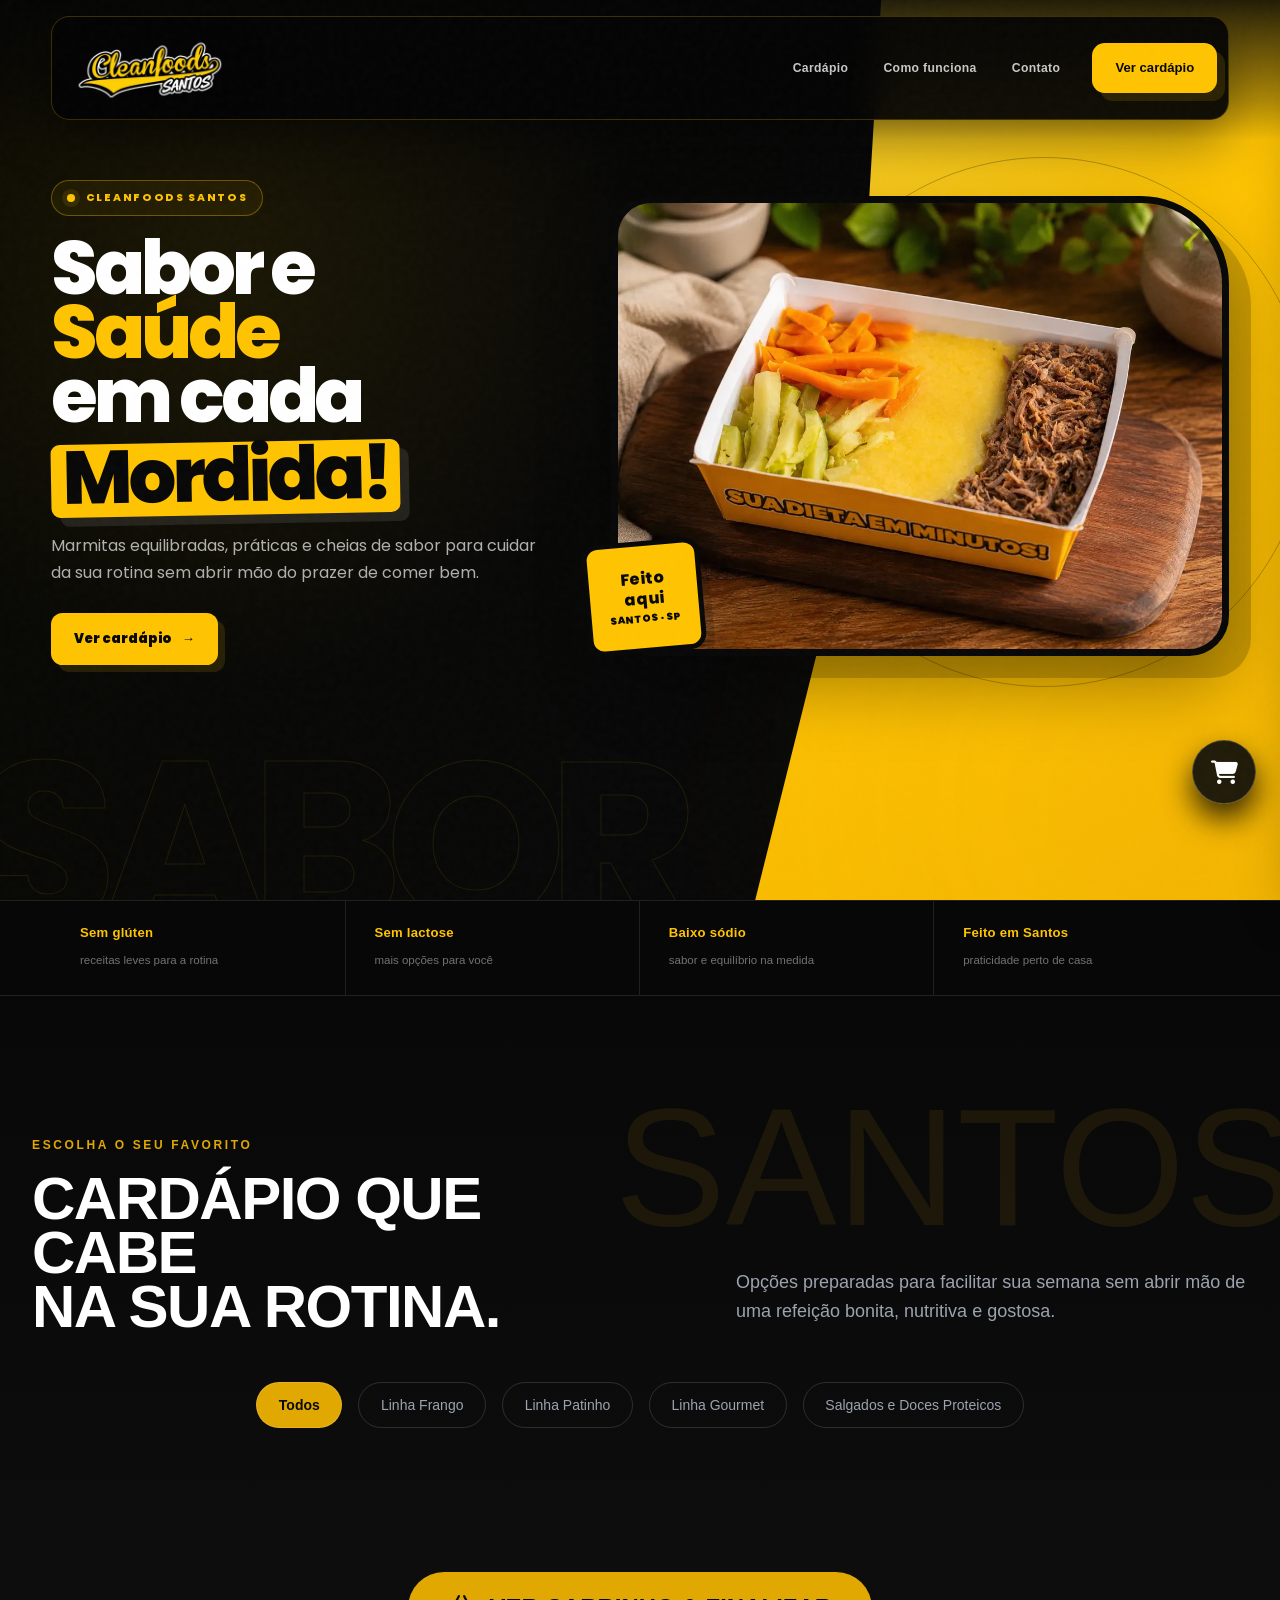
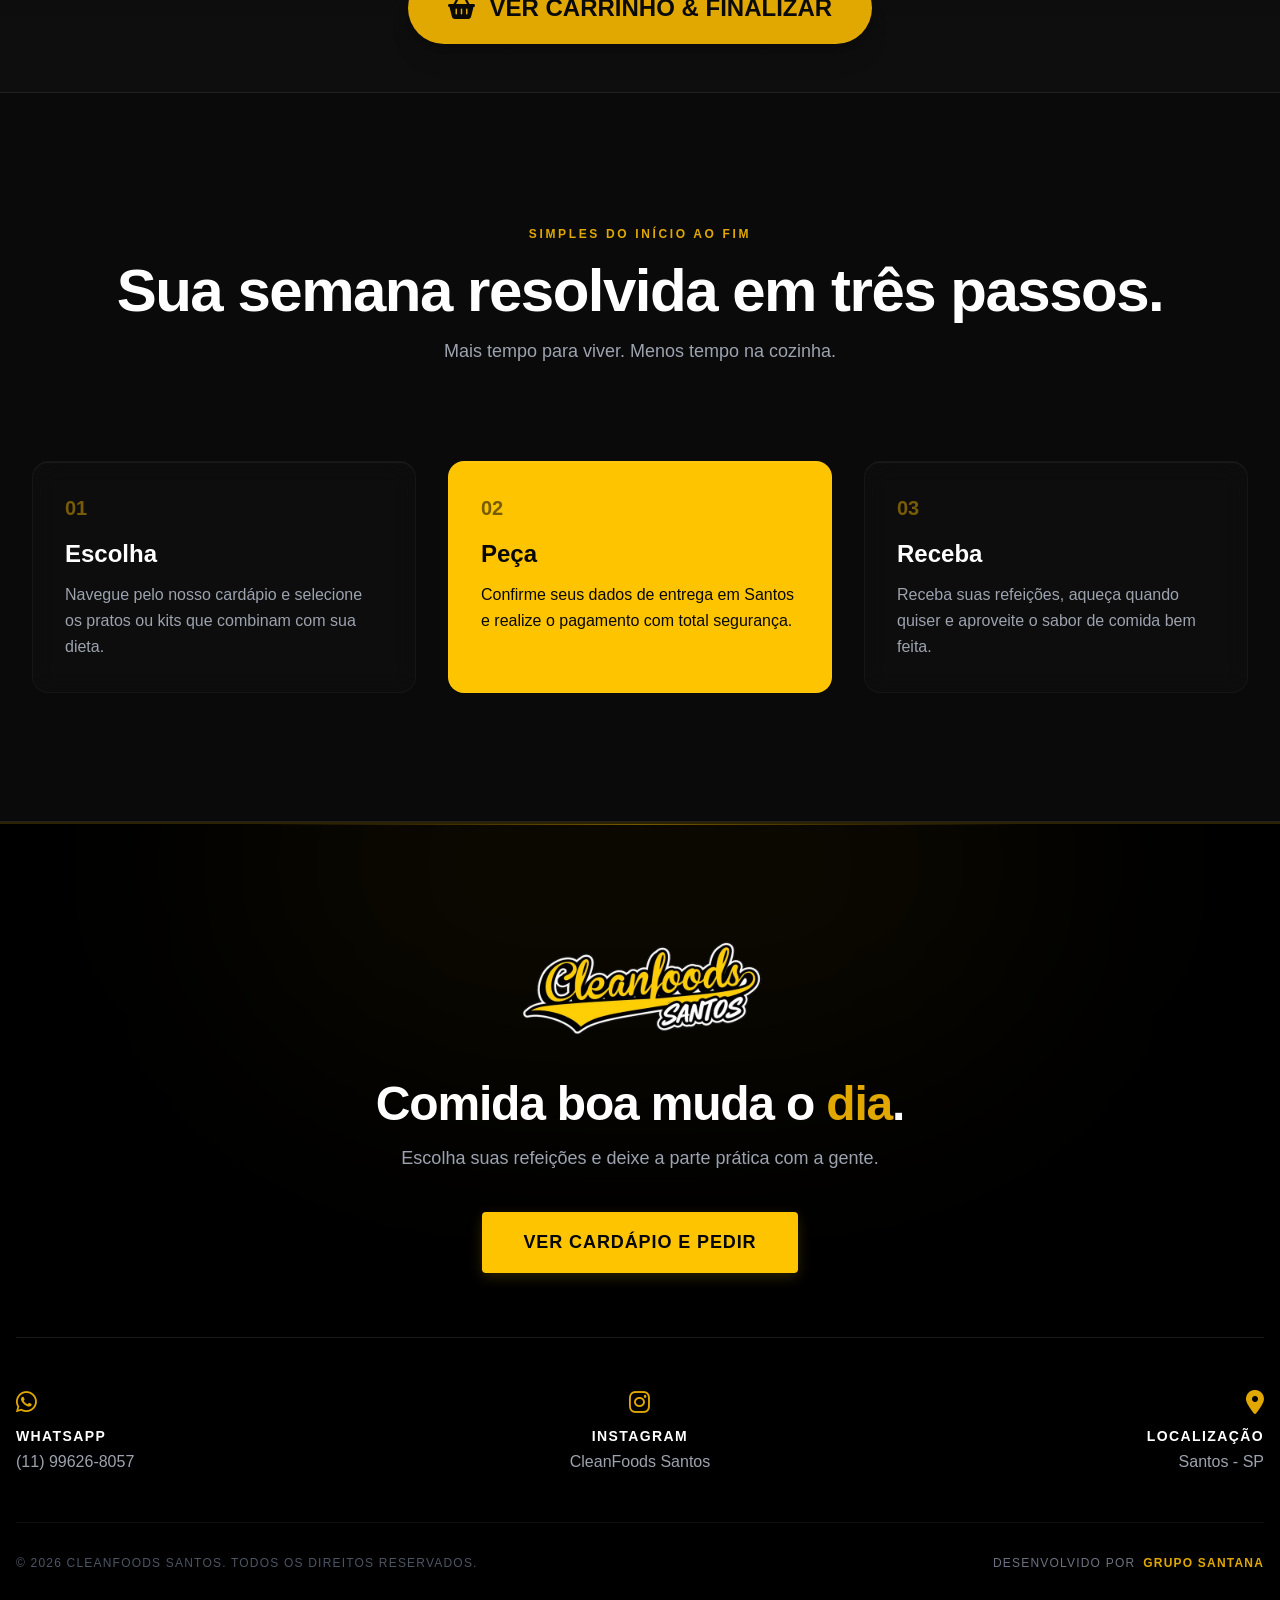
==== commit b282477c: "perf: otimizar carregamento do preview" ====
--- a/index.html
+++ b/index.html
@@ -20,7 +20,8 @@
     <meta property="og:title" content="Marmitas Saudáveis e Personalizadas | CleanFoods Santos">
     <meta property="og:description"
         content="Marmitas saudáveis em Santos, com opções de frango, patinho e gourmet. Peça online de domingo a domingo.">
-    <meta property="og:image" content="hero-image.png">
+    <meta property="og:image" content="og-image.jpg">
+    <meta property="og:image:type" content="image/jpeg">
     <meta property="og:image:width" content="1200">
     <meta property="og:image:height" content="630">
     <meta property="og:image:alt" content="Marmita fitness CleanFoods com frango grelhado, batata doce e brócolis">
@@ -31,12 +32,13 @@
     <meta name="twitter:title" content="Marmitas Saudáveis e Personalizadas | CleanFoods Santos">
     <meta name="twitter:description"
         content="Marmitas saudáveis, práticas e saborosas em Santos. Peça online.">
-    <meta name="twitter:image" content="hero-image.png">
+    <meta name="twitter:image" content="og-image.jpg">
     <meta name="twitter:image:alt" content="Marmita fitness CleanFoods com frango grelhado, batata doce e brócolis">
 
     <!-- ===================== FAVICON ===================== -->
-    <link rel="icon" type="image/png" href="logo-santos.png">
-    <link rel="apple-touch-icon" href="logo-santos.png">
+    <link rel="icon" type="image/png" href="favicon.png">
+    <link rel="apple-touch-icon" href="favicon.png">
+    <link rel="preload" as="image" href="hero-image.webp" type="image/webp" fetchpriority="high">
 
     <!-- ===================== SCHEMA.ORG JSON-LD ===================== -->
     <script type="application/ld+json">
@@ -50,7 +52,7 @@
           "alternateName": "CleanFoods Marmitaria Fitness",
           "description": "Marmitaria saudável em Santos. Marmitas de frango, patinho e opções gourmet com entrega na região.",
           "logo": "logo-santos.png",
-          "image": "hero-image.png",
+          "image": "og-image.jpg",
           "telephone": "+5511910993953",
           "priceRange": "R$19–R$35",
           "servesCuisine": ["Comida Fitness", "Marmita Saudável", "Comida Fit"],
@@ -197,50 +199,15 @@
     <link rel="preconnect" href="https://fonts.googleapis.com">
     <link rel="preconnect" href="https://fonts.gstatic.com" crossorigin>
     <link href="https://fonts.googleapis.com/css2?family=Poppins:wght@400;500;600;700;800&display=swap" rel="stylesheet">
-    <link href="https://fonts.googleapis.com/css2?family=Instrument+Serif:ital@0;1&family=Manrope:wght@400;500;600;700;800&display=swap" rel="stylesheet">
-    <link href="https://fonts.googleapis.com/css2?family=Bebas+Neue&family=Inter:wght@400;500;600;700&display=swap" rel="stylesheet">
-    <link href="https://api.fontshare.com/v2/css?f[]=satoshi@300,400,500,700&display=swap" rel="stylesheet">
-    <link href="https://api.fontshare.com/v2/css?f[]=clash-display@400,500,600,700&display=swap" rel="stylesheet">
-
-    <!-- Phosphor Icons -->
-    <script src="https://unpkg.com/@phosphor-icons/web"></script>
-
-    <!-- FontAwesome for Icons (Kept for existing icons) -->
-    <link rel="stylesheet" href="https://cdnjs.cloudflare.com/ajax/libs/font-awesome/6.4.0/css/all.min.css">
-
-    <!-- Tailwind CSS -->
-    <script src="https://cdn.tailwindcss.com"></script>
-    <!-- Mercado Pago SDK -->
-    <script src="https://sdk.mercadopago.com/js/v2"></script>
-    <script>
-        tailwind.config = {
-            theme: {
-                extend: {
-                    colors: {
-                        'cf-black': '#0a0a0a',
-                        'cf-yellow': '#e0a800',
-                        'cf-darkgray': '#121212',
-                        'cf-gray': '#222222',
-                        brand: {
-                            bg: '#0a0a0a',
-                            card: '#121212',
-                            border: '#222222',
-                            yellow: '#e0a800',
-                        }
-                    },
-
-                    boxShadow: {
-                        'premium': '0 10px 40px -10px rgba(0,0,0,0.7)',
-                        'glow': '0 0 20px rgba(255, 199, 0, 0.15)',
-                    },
-                    fontFamily: {
-                        'heading': ['"Clash Display"', 'sans-serif'],
-                        'body': ['"Satoshi"', 'sans-serif'],
-                    }
-                }
-            }
-        }
-    </script>
+    <link rel="preconnect" href="https://api.fontshare.com">
+    <link href="https://api.fontshare.com/v2/css?f[]=satoshi@300,400,500,700&f[]=clash-display@400,500,600,700&display=swap" rel="stylesheet">
+
+    <!-- Ícones sem bloquear a primeira pintura -->
+    <link rel="preload" as="style" href="https://cdnjs.cloudflare.com/ajax/libs/font-awesome/6.4.0/css/all.min.css" onload="this.onload=null;this.rel='stylesheet'">
+    <noscript><link rel="stylesheet" href="https://cdnjs.cloudflare.com/ajax/libs/font-awesome/6.4.0/css/all.min.css"></noscript>
+
+    <!-- Tailwind compilado localmente para evitar processamento no navegador -->
+    <link rel="stylesheet" href="tailwind.min.css">
 
     <style>
         :root {
@@ -1489,7 +1456,7 @@
     <header class="moema-header">
         <div class="moema-header__inner">
             <a href="#hero" class="moema-header__logo" aria-label="CleanFoods Santos — início">
-                <img src="logo-santos.png" alt="CleanFoods Santos">
+                <img src="logo-santos.webp" width="640" height="320" decoding="async" alt="CleanFoods Santos">
             </a>
             <nav class="moema-header__nav" aria-label="Navegação principal">
                 <a href="#menu">Cardápio</a>
@@ -1516,7 +1483,7 @@
                 </div>
             </div>
             <div class="moema-hero__visual">
-                <div class="moema-hero__photo"><img src="hero-image.png" alt="Marmita personalizada da CleanFoods Santos com carne, purê e legumes"></div>
+                <div class="moema-hero__photo"><img src="hero-image.webp" width="1200" height="798" fetchpriority="high" decoding="async" alt="Marmita personalizada da CleanFoods Santos com carne, purê e legumes"></div>
                 <div class="sm-local-chip"><div><strong>Feito aqui</strong>Santos · SP</div></div>
             </div>
         </div>
@@ -1629,7 +1596,7 @@
         <div class="container mx-auto px-4 relative z-10">
             <!-- Central CTA & Branding -->
             <div class="flex flex-col items-center text-center max-w-2xl mx-auto mb-16 reveal-up">
-                <img src="logo-santos.png" alt="CleanFoods Santos" class="w-64 mb-8">
+                <img src="logo-santos.webp" width="640" height="320" loading="lazy" decoding="async" alt="CleanFoods Santos" class="w-64 mb-8">
                 <h2 class="font-heading font-semibold tracking-tight text-4xl sm:text-5xl text-white mb-4">
                     Comida boa muda o <span class="text-cf-yellow">dia</span>.
                 </h2>
@@ -2076,13 +2043,12 @@
         </div>
     </div>
 
-    <!-- Supabase SDK & Central Config -->
-    <script src="https://cdn.jsdelivr.net/npm/@supabase/supabase-js@2"></script>
+    <!-- Configuração central; integrações externas são carregadas apenas quando configuradas -->
     <script src="config.js"></script>
 
     <!-- GSAP for Animations -->
-    <script src="https://cdnjs.cloudflare.com/ajax/libs/gsap/3.12.2/gsap.min.js"></script>
-    <script src="https://cdnjs.cloudflare.com/ajax/libs/gsap/3.12.2/ScrollTrigger.min.js"></script>
+    <script defer src="https://cdnjs.cloudflare.com/ajax/libs/gsap/3.12.2/gsap.min.js"></script>
+    <script defer src="https://cdnjs.cloudflare.com/ajax/libs/gsap/3.12.2/ScrollTrigger.min.js"></script>
 
     <script>
         function copyPixCode() {
@@ -2093,18 +2059,44 @@
             alert("Código Pix copiado!");
         }
 
-        // Initialize Supabase Client
+        // External commerce/database SDKs are loaded only when configured or requested.
+        const externalScriptPromises = new Map();
+        function loadExternalScript(src, globalName) {
+            if (globalName && window[globalName]) return Promise.resolve(window[globalName]);
+            if (externalScriptPromises.has(src)) return externalScriptPromises.get(src);
+
+            const promise = new Promise((resolve, reject) => {
+                const script = document.createElement('script');
+                script.src = src;
+                script.async = true;
+                script.onload = () => resolve(globalName ? window[globalName] : true);
+                script.onerror = () => reject(new Error(`Falha ao carregar ${src}`));
+                document.head.appendChild(script);
+            });
+            externalScriptPromises.set(src, promise);
+            return promise;
+        }
+
+        // Initialize Supabase only when real credentials exist.
         let supabaseClient = null;
-        if (window.SUPABASE_URL && window.SUPABASE_URL !== "YOUR_SUPABASE_URL" &&
-            window.SUPABASE_ANON_KEY && window.SUPABASE_ANON_KEY !== "YOUR_SUPABASE_ANON_KEY") {
+        async function initializeSupabaseClient() {
+            if (!window.SUPABASE_URL || window.SUPABASE_URL === "YOUR_SUPABASE_URL" ||
+                !window.SUPABASE_ANON_KEY || window.SUPABASE_ANON_KEY === "YOUR_SUPABASE_ANON_KEY") {
+                return null;
+            }
+
             try {
-                const { createClient } = supabase;
+                await loadExternalScript('https://cdn.jsdelivr.net/npm/@supabase/supabase-js@2', 'supabase');
+                const { createClient } = window.supabase;
                 supabaseClient = createClient(window.SUPABASE_URL, window.SUPABASE_ANON_KEY);
                 window.supabaseClient = supabaseClient;
+                return supabaseClient;
             } catch (err) {
                 console.error("Erro ao inicializar Supabase:", err);
-            }
-        }
+                return null;
+            }
+        }
+        const supabaseReady = initializeSupabaseClient();
 
         // Global Cart and Menu variables
         const defaultDishes = [
@@ -2240,7 +2232,7 @@
                 card.className = 'bg-cf-darkgray border border-gray-800 rounded-xl overflow-hidden flex flex-row group hover:border-cf-yellow transition-all cursor-hover shadow-lg min-h-[140px]';
                 card.innerHTML = `
                     <div class="w-32 sm:w-44 bg-cf-black overflow-hidden relative cursor-pointer group-hover:opacity-90 shrink-0 border-r border-gray-800" onclick="openDishDetail('${dish.id}')">
-                        <img src="${imgSrc}" class="w-full h-full object-cover group-hover:scale-110 transition-transform duration-500">
+                        <img src="${imgSrc}" loading="lazy" decoding="async" class="w-full h-full object-cover group-hover:scale-110 transition-transform duration-500">
                         <div class="absolute inset-0 bg-black/0 group-hover:bg-black/20 transition-colors flex items-center justify-center pointer-events-none">
                             <i class="fa-solid fa-magnifying-glass-plus text-white text-2xl opacity-0 group-hover:opacity-100 transition-opacity transform scale-50 group-hover:scale-100 duration-300"></i>
                         </div>
@@ -3614,8 +3606,15 @@
                 return;
             }
 
+            try {
+                await loadExternalScript('https://sdk.mercadopago.com/js/v2', 'MercadoPago');
+            } catch (err) {
+                console.error("Erro ao carregar Mercado Pago:", err);
+                return;
+            }
+
             const order = window.currentOrderData;
-            const mp = new MercadoPago(window.MP_PUBLIC_KEY, { locale: 'pt-BR' });
+            const mp = new window.MercadoPago(window.MP_PUBLIC_KEY, { locale: 'pt-BR' });
             const bricksBuilder = mp.bricks();
 
             // Formata email limpo (sem acentos ou caracteres especiais) para o Mercado Pago aceitar automaticamente
@@ -3747,9 +3746,6 @@
             toggleCheckoutModal();
         }
 
-        // GSAP Animations Registration
-        gsap.registerPlugin(ScrollTrigger);
-
         // Dish Detail Modal Functions
         function openDishDetail(dishId) {
             const dish = dishes.find(d => d.id === dishId);
@@ -3815,6 +3811,8 @@
         }
 
         document.addEventListener('DOMContentLoaded', async function () {
+            gsap.registerPlugin(ScrollTrigger);
+
             // Handle Payment Return
             const urlParams = new URLSearchParams(window.location.search);
             const status = urlParams.get('status');
@@ -3874,15 +3872,17 @@
             filterCategory('Todos');
 
             // Load latest dishes from Supabase in background
-            if (typeof loadDishes === 'function') {
-                loadDishes().then(() => filterCategory('Todos')).catch(e => console.warn(e));
-            }
-
-            try {
-                if (typeof loadCoupons === 'function') loadCoupons();
-            } catch (err) {
-                console.warn("Erro ao carregar cupons:", err);
-            }
+            supabaseReady.then(() => {
+                if (typeof loadDishes === 'function') {
+                    loadDishes().then(() => filterCategory('Todos')).catch(e => console.warn(e));
+                }
+
+                try {
+                    if (typeof loadCoupons === 'function') loadCoupons();
+                } catch (err) {
+                    console.warn("Erro ao carregar cupons:", err);
+                }
+            });
 
             // Update badges and render cart state on load
             updateCartBadges();
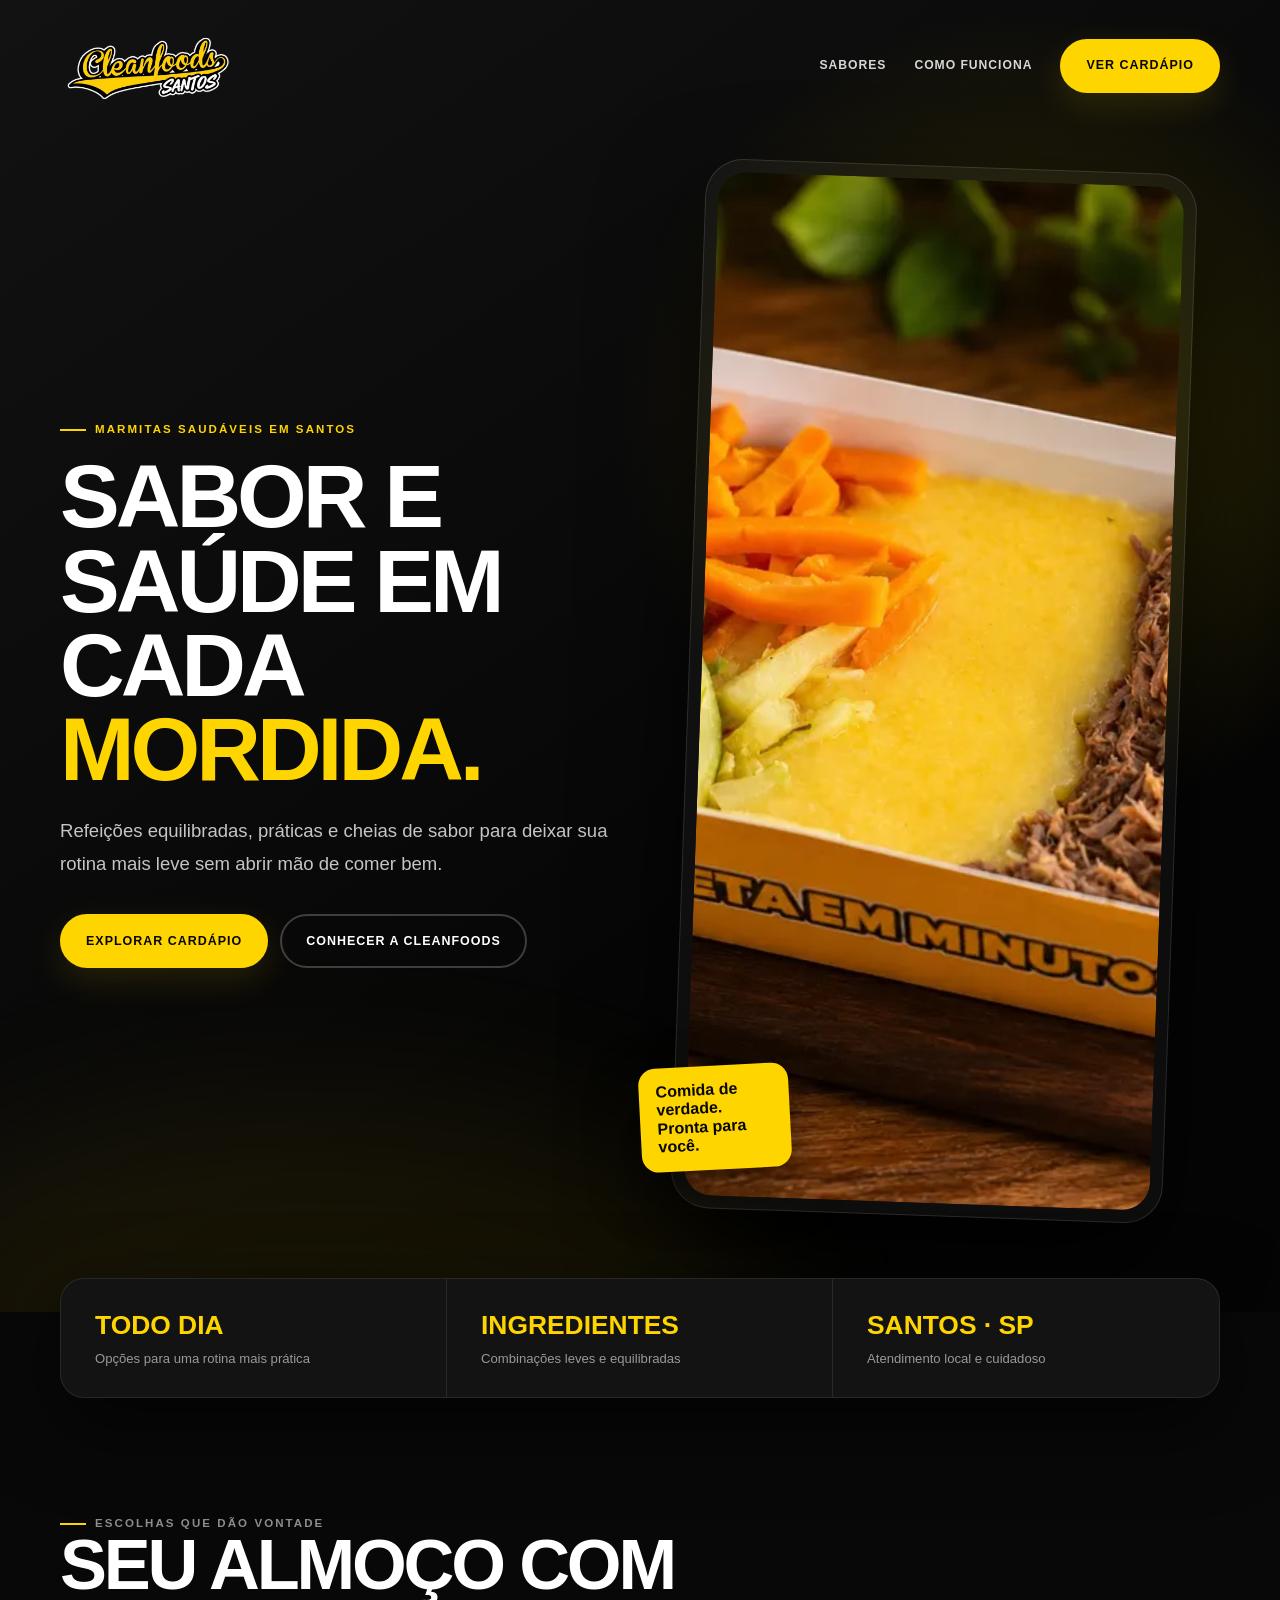
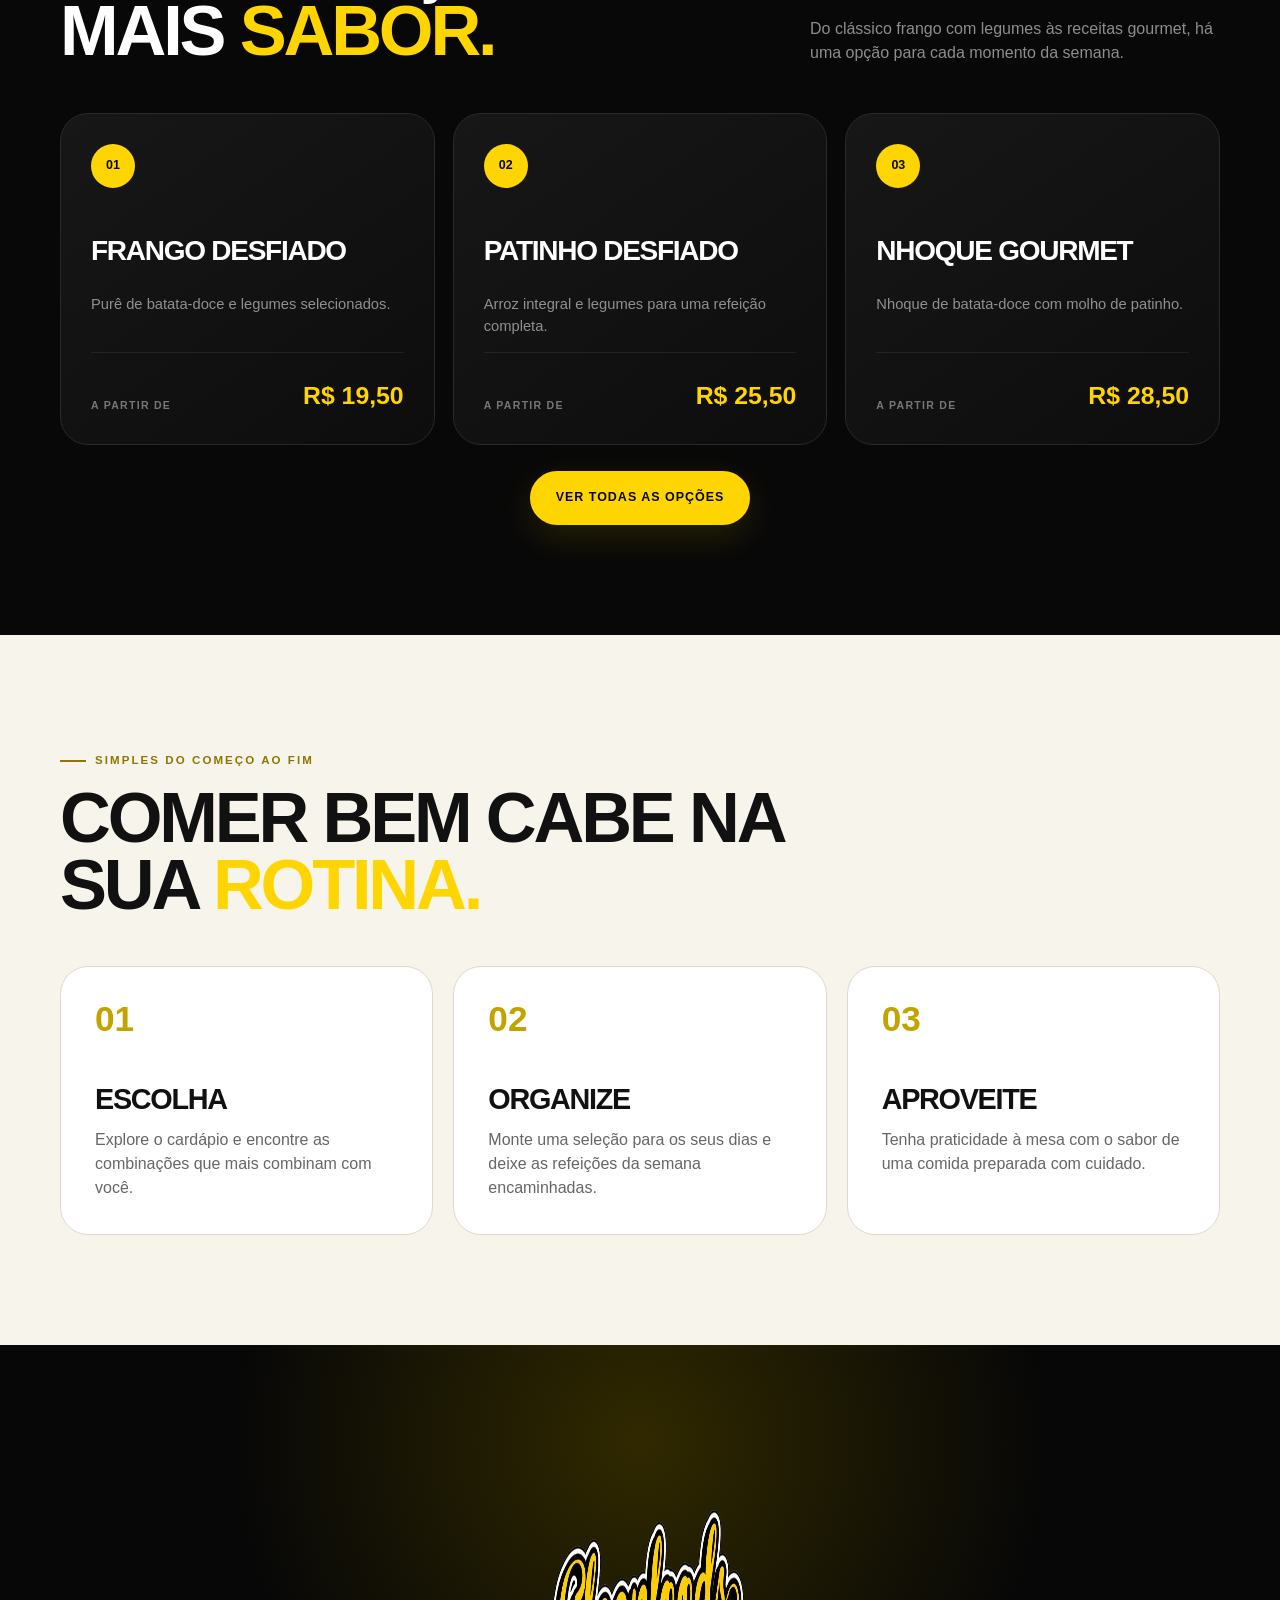
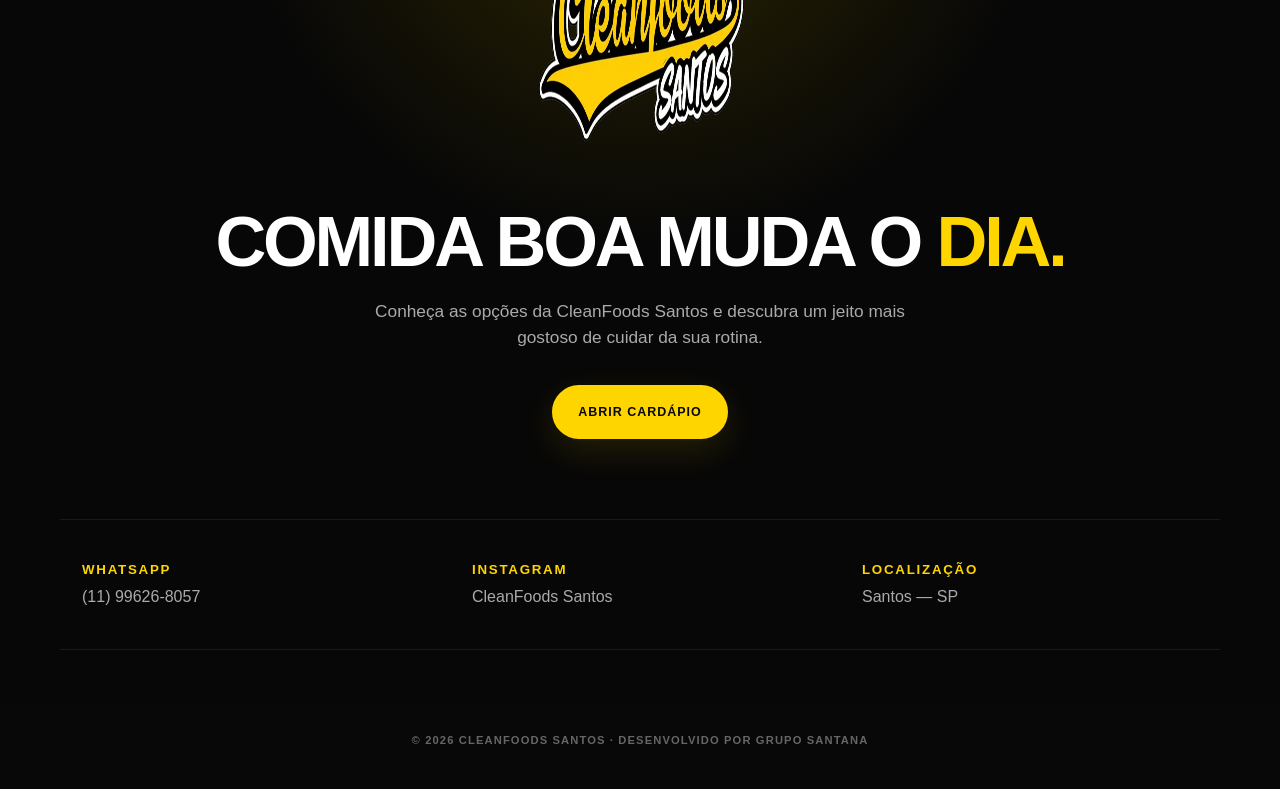
==== commit a23e8889: "perf: transformar site em previa estatica" ====
--- a/index.html
+++ b/index.html
@@ -1,3978 +1,168 @@
-<!DOCTYPE html>
-<html lang="pt-BR" class="scroll-smooth">
+<!doctype html>
+<html lang="pt-BR">
+<head>
+  <meta charset="utf-8">
+  <meta name="viewport" content="width=device-width,initial-scale=1,viewport-fit=cover">
+  <meta name="theme-color" content="#080808">
+  <meta name="description" content="CleanFoods Santos — marmitas saudáveis, práticas e cheias de sabor.">
+  <meta property="og:title" content="CleanFoods Santos">
+  <meta property="og:description" content="Sabor e saúde em cada mordida.">
+  <meta property="og:image" content="og-image.jpg">
+  <title>CleanFoods Santos</title>
+  <link rel="icon" href="favicon.png">
+  <link rel="preload" href="hero-image.webp" as="image" type="image/webp" fetchpriority="high">
+  <style>
+    :root{--yellow:#ffd500;--ink:#080808;--paper:#f7f4ec;--muted:#a5a5a5;--line:#292929;--radius:28px}
+    *{box-sizing:border-box}
+    html{scroll-behavior:smooth;background:var(--ink)}
+    body{margin:0;background:var(--ink);color:#fff;font-family:Inter,ui-sans-serif,-apple-system,BlinkMacSystemFont,"Segoe UI",Arial,sans-serif;line-height:1.5}
+    a{color:inherit;text-decoration:none}
+    img{display:block;max-width:100%}
+    .wrap{width:min(1160px,calc(100% - 40px));margin-inline:auto}
+    .eyebrow{display:inline-flex;align-items:center;gap:9px;margin:0 0 16px;color:var(--yellow);font-size:.72rem;font-weight:900;letter-spacing:.18em;text-transform:uppercase}
+    .eyebrow:before{content:"";width:26px;height:2px;background:var(--yellow)}
+    .button{display:inline-flex;min-height:54px;align-items:center;justify-content:center;padding:0 24px;border:2px solid var(--yellow);border-radius:999px;background:var(--yellow);color:#080808;font-size:.78rem;font-weight:900;letter-spacing:.08em;text-transform:uppercase;box-shadow:0 12px 35px #ffd5001f;transition:transform .2s ease,background .2s ease}
+    .button:hover{transform:translateY(-2px);background:#ffe44f}
+    .button.ghost{background:transparent;color:#fff;border-color:#ffffff38;box-shadow:none}
+    header{position:absolute;inset:0 0 auto;z-index:5;padding:22px 0}
+    nav{display:flex;align-items:center;justify-content:space-between;gap:24px}
+    .brand{width:174px;height:auto}
+    .navlinks{display:flex;align-items:center;gap:28px;font-size:.76rem;font-weight:800;letter-spacing:.08em;text-transform:uppercase}
+    .navlinks a:not(.button){color:#d7d7d7}
+    .hero{position:relative;min-height:760px;overflow:hidden;padding:150px 0 80px;background:radial-gradient(circle at 80% 32%,#342d00 0,transparent 30%),linear-gradient(145deg,#121212,#050505 70%)}
+    .hero:after{content:"";position:absolute;inset:auto -10% -210px;width:70%;height:420px;border-radius:50%;background:#ffd50012;filter:blur(80px)}
+    .hero-grid{position:relative;z-index:1;display:grid;grid-template-columns:1.03fr .97fr;align-items:center;gap:64px}
+    h1,h2,h3,p{margin-top:0}
+    h1,h2,h3{font-family:"Arial Black",Impact,ui-sans-serif,sans-serif;letter-spacing:-.045em;line-height:.94}
+    h1{max-width:680px;margin-bottom:24px;font-size:clamp(3.55rem,7vw,6.7rem);text-transform:uppercase}
+    h1 span,h2 span{color:var(--yellow)}
+    .lead{max-width:580px;margin-bottom:34px;color:#c5c5c5;font-size:clamp(1rem,2vw,1.16rem);line-height:1.75}
+    .actions{display:flex;flex-wrap:wrap;gap:12px}
+    .hero-card{position:relative;max-width:520px;margin-left:auto;padding:12px;border:1px solid #ffffff1f;border-radius:38px;background:#ffffff09;box-shadow:0 40px 100px #000000a8;transform:rotate(2deg)}
+    .hero-card img{width:100%;aspect-ratio:1/1.06;object-fit:cover;border-radius:28px}
+    .hero-note{position:absolute;left:-34px;bottom:38px;width:150px;padding:15px 17px;border-radius:17px;background:var(--yellow);color:#080808;font-weight:900;line-height:1.15;box-shadow:0 20px 50px #0008;transform:rotate(-5deg)}
+    .proof{position:relative;z-index:2;margin-top:-34px}
+    .proof-grid{display:grid;grid-template-columns:repeat(3,1fr);overflow:hidden;border:1px solid #ffffff17;border-radius:24px;background:#131313;box-shadow:0 28px 80px #0009}
+    .proof-item{padding:27px 34px;border-right:1px solid #ffffff17}
+    .proof-item:last-child{border:0}
+    .proof strong{display:block;color:var(--yellow);font-family:"Arial Black",Impact,sans-serif;font-size:1.65rem;text-transform:uppercase}
+    .proof span{color:#999;font-size:.82rem}
+    section{padding:110px 0}
+    .section-head{display:flex;align-items:end;justify-content:space-between;gap:30px;margin-bottom:48px}
+    h2{max-width:750px;margin-bottom:0;font-size:clamp(2.65rem,5.5vw,5.2rem);text-transform:uppercase}
+    .section-head p{max-width:410px;margin:0;color:#8d8d8d}
+    .menu-grid{display:grid;grid-template-columns:repeat(3,1fr);gap:18px}
+    .meal{min-height:330px;padding:30px;display:flex;flex-direction:column;border:1px solid var(--line);border-radius:var(--radius);background:linear-gradient(145deg,#171717,#0d0d0d)}
+    .meal-number{width:44px;height:44px;display:grid;place-items:center;margin-bottom:48px;border-radius:50%;background:var(--yellow);color:#080808;font-size:.78rem;font-weight:900}
+    .meal h3{font-size:1.75rem;line-height:1.04;text-transform:uppercase}
+    .meal p{color:#909090;font-size:.92rem}
+    .price{display:flex;align-items:end;justify-content:space-between;gap:15px;margin-top:auto;padding-top:24px;border-top:1px solid #ffffff12}
+    .price small{color:#777;font-size:.66rem;font-weight:800;letter-spacing:.12em;text-transform:uppercase}
+    .price strong{color:var(--yellow);font-size:1.55rem}
+    .all-menu{margin-top:26px;text-align:center}
+    .process{background:var(--paper);color:#111}
+    .process .eyebrow{color:#8e7600}
+    .process .eyebrow:before{background:#8e7600}
+    .steps{display:grid;grid-template-columns:repeat(3,1fr);gap:20px;margin-top:48px}
+    .step{position:relative;padding:34px;border:1px solid #ded9cc;border-radius:var(--radius);background:#fff}
+    .step b{display:block;margin-bottom:50px;color:#c2a400;font:900 2.2rem/1 "Arial Black",Impact,sans-serif}
+    .step h3{margin-bottom:15px;font-size:1.8rem;text-transform:uppercase}
+    .step p{margin:0;color:#666}
+    .closing{padding:110px 0 54px;text-align:center;background:radial-gradient(circle at 50% 10%,#302900,transparent 38%),#070707}
+    .closing .logo{width:220px;margin:0 auto 34px}
+    .closing h2{margin-inline:auto;max-width:850px}
+    .closing>div>p{max-width:560px;margin:24px auto 34px;color:#aaa;font-size:1.08rem}
+    .contact{display:grid;grid-template-columns:repeat(3,1fr);gap:10px;margin-top:80px;padding:28px 0;border-top:1px solid #ffffff14;border-bottom:1px solid #ffffff14;text-align:left}
+    .contact div{padding:12px 22px}
+    .contact small{display:block;margin-bottom:5px;color:var(--yellow);font-weight:900;letter-spacing:.13em;text-transform:uppercase}
+    .contact span{color:#aaa}
+    footer{padding:28px 0 40px;color:#666;font-size:.7rem;font-weight:800;letter-spacing:.1em;text-align:center;text-transform:uppercase}
+    @media(max-width:820px){
+      .wrap{width:min(100% - 28px,680px)}
+      .navlinks a:not(.button){display:none}.navlinks{gap:0}.navlinks .button{min-height:43px;padding:0 16px;font-size:.67rem}.brand{width:140px}
+      .hero{min-height:auto;padding:124px 0 78px}.hero-grid{grid-template-columns:1fr;gap:44px}.hero-copy{text-align:center}.eyebrow{justify-content:center}.lead{margin-inline:auto}.actions{justify-content:center}
+      h1{font-size:clamp(3rem,14vw,5rem)}.hero-card{width:min(92%,480px);margin-inline:auto;transform:none}.hero-note{left:-8px;bottom:22px;width:130px;font-size:.88rem}
+      .proof{margin-top:-22px}.proof-grid{grid-template-columns:1fr}.proof-item{padding:20px 24px;border-right:0;border-bottom:1px solid #ffffff17;text-align:center}.proof strong{font-size:1.25rem}
+      section{padding:82px 0}.section-head{display:block;text-align:center}.section-head p{margin:20px auto 0}.menu-grid,.steps{grid-template-columns:1fr}.meal{min-height:275px}.meal-number{margin-bottom:34px}
+      .process .eyebrow{justify-content:center}.process h2{text-align:center}.contact{grid-template-columns:1fr;text-align:center}.contact div{padding:8px}
+    }
+    @media(max-width:420px){.button{width:100%}.actions{display:grid}.hero-card{width:100%}.hero-note{left:8px}h2{font-size:2.55rem}.meal,.step{padding:26px}.closing{padding-top:78px}}
+    @media(prefers-reduced-motion:reduce){html{scroll-behavior:auto}.button{transition:none}}
+  </style>
+</head>
+<body>
+  <header>
+    <nav class="wrap" aria-label="Navegação principal">
+      <a href="index.html" aria-label="CleanFoods Santos"><img class="brand" src="logo-santos.webp" width="640" height="320" alt="CleanFoods Santos"></a>
+      <div class="navlinks"><a href="#sabores">Sabores</a><a href="#como-funciona">Como funciona</a><a class="button" href="cardapio-completo.html">Ver cardápio</a></div>
+    </nav>
+  </header>
 
-<head>
-    <meta charset="UTF-8">
-    <meta name="viewport" content="width=device-width, initial-scale=1.0">
-
-    <!-- ===================== SEO PRIMÁRIO ===================== -->
-    <title>Marmitas Saudáveis e Personalizadas em Santos | CleanFoods</title>
-    <meta name="description"
-        content="Marmitas saudáveis em Santos, com opções prontas e personalizadas de acordo com a sua dieta. Escolha seu cardápio e peça online.">
-    <meta name="keywords"
-        content="marmita saudável Santos, marmita personalizada por dieta, marmitaria fitness SP, comida saudável Santos, CleanFoods Santos">
-    <meta name="author" content="CleanFoods Santos">
-    <meta name="robots" content="index, follow">
-
-    <!-- ===================== OPEN GRAPH (WhatsApp / Instagram) ===================== -->
-    <meta property="og:type" content="website">
-    <meta property="og:site_name" content="CleanFoods Santos">
-    <meta property="og:title" content="Marmitas Saudáveis e Personalizadas | CleanFoods Santos">
-    <meta property="og:description"
-        content="Marmitas saudáveis em Santos, com opções de frango, patinho e gourmet. Peça online de domingo a domingo.">
-    <meta property="og:image" content="og-image.jpg">
-    <meta property="og:image:type" content="image/jpeg">
-    <meta property="og:image:width" content="1200">
-    <meta property="og:image:height" content="630">
-    <meta property="og:image:alt" content="Marmita fitness CleanFoods com frango grelhado, batata doce e brócolis">
-    <meta property="og:locale" content="pt_BR">
-
-    <!-- ===================== TWITTER CARD ===================== -->
-    <meta name="twitter:card" content="summary_large_image">
-    <meta name="twitter:title" content="Marmitas Saudáveis e Personalizadas | CleanFoods Santos">
-    <meta name="twitter:description"
-        content="Marmitas saudáveis, práticas e saborosas em Santos. Peça online.">
-    <meta name="twitter:image" content="og-image.jpg">
-    <meta name="twitter:image:alt" content="Marmita fitness CleanFoods com frango grelhado, batata doce e brócolis">
-
-    <!-- ===================== FAVICON ===================== -->
-    <link rel="icon" type="image/png" href="favicon.png">
-    <link rel="apple-touch-icon" href="favicon.png">
-    <link rel="preload" as="image" href="hero-image.webp" type="image/webp" fetchpriority="high">
-
-    <!-- ===================== SCHEMA.ORG JSON-LD ===================== -->
-    <script type="application/ld+json">
-    {
-      "@context": "https://schema.org",
-      "@graph": [
-        {
-          "@type": ["Restaurant", "LocalBusiness"],
-          "@id": "#organization",
-          "name": "CleanFoods Santos",
-          "alternateName": "CleanFoods Marmitaria Fitness",
-          "description": "Marmitaria saudável em Santos. Marmitas de frango, patinho e opções gourmet com entrega na região.",
-          "logo": "logo-santos.png",
-          "image": "og-image.jpg",
-          "telephone": "+5511910993953",
-          "priceRange": "R$19–R$35",
-          "servesCuisine": ["Comida Fitness", "Marmita Saudável", "Comida Fit"],
-          "address": {
-            "@type": "PostalAddress",
-            "addressLocality": "Santos",
-            "addressRegion": "SP",
-            "addressCountry": "BR"
-          },
-          "openingHoursSpecification": [
-            {
-              "@type": "OpeningHoursSpecification",
-              "dayOfWeek": ["Sunday","Monday","Tuesday","Wednesday","Thursday","Friday","Saturday"],
-              "opens": "11:00",
-              "closes": "19:00"
-            }
-          ],
-          "areaServed": {
-            "@type": "City",
-            "name": "Santos"
-          },
-          "sameAs": [
-            "https://wa.me/5511910993953"
-          ],
-          "hasMenu": "cardapio-completo.html"
-        },
-        {
-          "@type": "Menu",
-          "@id": "#menu",
-          "name": "Cardápio CleanFoods",
-          "description": "Marmitas fitness com frango, patinho bovino e opções gourmet, nos tamanhos P e G.",
-          "url": "cardapio-completo.html",
-          "hasMenuSection": [
-            {
-              "@type": "MenuSection",
-              "name": "Linha Frango",
-              "description": "Marmitas fitness com frango desfiado ou grelhado, acompanhadas de carboidratos naturais e legumes.",
-              "hasMenuItem": [
-                {
-                  "@type": "MenuItem",
-                  "name": "Frango Desfiado com Purê de Batata Doce e Legumes",
-                  "description": "Marmita fitness de frango desfiado com purê de batata doce e legumes frescos",
-                  "offers": {
-                    "@type": "Offer",
-                    "price": "19.50",
-                    "priceCurrency": "BRL",
-                    "availability": "https://schema.org/InStock"
-                  }
-                },
-                {
-                  "@type": "MenuItem",
-                  "name": "Frango Desfiado com Arroz Integral e Legumes",
-                  "description": "Marmita fitness de frango desfiado com arroz integral e mix de legumes",
-                  "offers": {
-                    "@type": "Offer",
-                    "price": "19.50",
-                    "priceCurrency": "BRL",
-                    "availability": "https://schema.org/InStock"
-                  }
-                }
-              ]
-            },
-            {
-              "@type": "MenuSection",
-              "name": "Linha Patinho",
-              "description": "Marmitas fitness com patinho bovino magro, rico em proteínas.",
-              "hasMenuItem": [
-                {
-                  "@type": "MenuItem",
-                  "name": "Patinho Bovino com Arroz Integral e Legumes",
-                  "description": "Marmita fitness de patinho bovino magro com arroz integral e legumes",
-                  "offers": {
-                    "@type": "Offer",
-                    "price": "22.50",
-                    "priceCurrency": "BRL",
-                    "availability": "https://schema.org/InStock"
-                  }
-                }
-              ]
-            },
-            {
-              "@type": "MenuSection",
-              "name": "Linha Gourmet",
-              "description": "Opções premium de marmita fitness com ingredientes selecionados.",
-              "hasMenuItem": [
-                {
-                  "@type": "MenuItem",
-                  "name": "Marmita Gourmet",
-                  "description": "Marmita fitness gourmet com ingredientes premium selecionados",
-                  "offers": {
-                    "@type": "Offer",
-                    "price": "27.50",
-                    "priceCurrency": "BRL",
-                    "availability": "https://schema.org/InStock"
-                  }
-                }
-              ]
-            }
-          ]
-        },
-        {
-          "@type": "FAQPage",
-          "@id": "#faq",
-          "mainEntity": [
-            {
-              "@type": "Question",
-              "name": "A CleanFoods faz entrega em Santos?",
-              "acceptedAnswer": {
-                "@type": "Answer",
-                "text": "Sim! A CleanFoods Santos entrega marmitas na cidade e região. Entre em contato pelo WhatsApp para confirmar sua área de entrega."
-              }
-            },
-            {
-              "@type": "Question",
-              "name": "Qual o horário de funcionamento da CleanFoods?",
-              "acceptedAnswer": {
-                "@type": "Answer",
-                "text": "A CleanFoods funciona de domingo a domingo, das 11h às 19h. Faça seu pedido pelo site ou WhatsApp."
-              }
-            },
-            {
-              "@type": "Question",
-              "name": "As marmitas da CleanFoods são sem glúten e sem lactose?",
-              "acceptedAnswer": {
-                "@type": "Answer",
-                "text": "Sim! Todas as marmitas da CleanFoods são preparadas sem glúten e sem lactose, ideais para quem treina e busca uma alimentação limpa."
-              }
-            },
-            {
-              "@type": "Question",
-              "name": "Quais são os tamanhos de marmita disponíveis?",
-              "acceptedAnswer": {
-                "@type": "Answer",
-                "text": "As marmitas da CleanFoods estão disponíveis nos tamanhos P (Pequeno) e G (Grande), com preços a partir de R$19,50."
-              }
-            }
-          ]
-        }
-      ]
-    }
-    </script>
-
-    <!-- Fonts -->
-    <link rel="preconnect" href="https://fonts.googleapis.com">
-    <link rel="preconnect" href="https://fonts.gstatic.com" crossorigin>
-    <link href="https://fonts.googleapis.com/css2?family=Poppins:wght@400;500;600;700;800&display=swap" rel="stylesheet">
-    <link rel="preconnect" href="https://api.fontshare.com">
-    <link href="https://api.fontshare.com/v2/css?f[]=satoshi@300,400,500,700&f[]=clash-display@400,500,600,700&display=swap" rel="stylesheet">
-
-    <!-- Ícones sem bloquear a primeira pintura -->
-    <link rel="preload" as="style" href="https://cdnjs.cloudflare.com/ajax/libs/font-awesome/6.4.0/css/all.min.css" onload="this.onload=null;this.rel='stylesheet'">
-    <noscript><link rel="stylesheet" href="https://cdnjs.cloudflare.com/ajax/libs/font-awesome/6.4.0/css/all.min.css"></noscript>
-
-    <!-- Tailwind compilado localmente para evitar processamento no navegador -->
-    <link rel="stylesheet" href="tailwind.min.css">
-
-    <style>
-        :root {
-            --black: #0a0a0a;
-            --yellow: #e0a800;
-        }
-
-        body {
-            background-color: var(--black);
-            color: #ffffff;
-            overflow-x: hidden;
-            -webkit-font-smoothing: antialiased;
-        }
-
-        /* Custom Scrollbar */
-        ::-webkit-scrollbar {
-            width: 8px;
-        }
-
-        ::-webkit-scrollbar-track {
-            background: var(--black);
-        }
-
-        ::-webkit-scrollbar-thumb {
-            background: var(--yellow);
-            border-radius: 10px;
-        }
-
-        .btn-primary {
-            position: relative;
-            display: inline-flex;
-            align-items: center;
-            justify-content: center;
-            background: var(--yellow);
-            color: var(--black);
-            font-family: 'Satoshi', sans-serif;
-            font-weight: 600;
-            text-transform: uppercase;
-            padding: 1rem 2.5rem;
-            font-size: 1.125rem;
-            letter-spacing: 0.05em;
-            border-radius: 4px;
-            transition: transform 0.4s cubic-bezier(0.175, 0.885, 0.32, 1.275), box-shadow 0.3s ease, background 0.3s ease;
-            border: 1px solid transparent;
-            box-shadow: 0 4px 14px 0 rgba(224, 168, 0, 0.2);
-        }
-
-        .btn-primary:hover {
-            transform: scale(1.02);
-            box-shadow: 0 6px 20px rgba(224, 168, 0, 0.3);
-            background: #fff;
-            border-color: #fff;
-        }
-
-        .btn-primary:active {
-            transform: scale(0.98);
-        }
-
-        .btn-outline {
-            position: relative;
-            display: inline-flex;
-            align-items: center;
-            justify-content: center;
-            background: transparent;
-            color: var(--yellow);
-            font-family: 'Montserrat', sans-serif;
-            font-weight: 500;
-            text-transform: uppercase;
-            padding: 1rem 2.5rem;
-            font-size: 1.125rem;
-            letter-spacing: 1px;
-            border-radius: 4px;
-            border: 1px solid var(--yellow);
-            transition: all 0.3s ease;
-        }
-
-        .btn-outline:hover {
-            background: var(--yellow);
-            color: var(--black);
-            box-shadow: 0 4px 14px 0 rgba(246, 197, 0, 0.39);
-        }
-
-        /* Glassmorphism for minimal cards */
-        .glass-card {
-            background: rgba(18, 18, 18, 0.4);
-            backdrop-filter: blur(12px);
-            -webkit-backdrop-filter: blur(12px);
-            border: 1px solid rgba(255, 255, 255, 0.05);
-            border-radius: 12px;
-            transition: transform 0.4s cubic-bezier(0.175, 0.885, 0.32, 1.275), border-color 0.3s ease;
-            box-shadow: inset 0 1px 0 0 rgba(255, 255, 255, 0.05);
-        }
-
-        .glass-card:hover {
-            border-color: rgba(224, 168, 0, 0.2);
-            transform: translateY(-4px);
-        }
-
-        /* Attention Grabber (More subtle) */
-        @keyframes subtle-pulse {
-            0% {
-                box-shadow: 0 0 0 0 rgba(246, 197, 0, 0.4);
-            }
-
-            70% {
-                box-shadow: 0 0 0 10px rgba(246, 197, 0, 0);
-            }
-
-            100% {
-                box-shadow: 0 0 0 0 rgba(246, 197, 0, 0);
-            }
-        }
-
-        .btn-attention {
-            animation: subtle-pulse 2s infinite;
-        }
-
-        /* Image treatment */
-        .img-elegant {
-            border-radius: 8px;
-            transition: opacity 0.3s ease;
-        }
-
-        .img-elegant:hover {
-            opacity: 0.9;
-        }
-
-        /* Asymmetric Grid for Menu */
-        .menu-grid {
-            display: grid;
-            grid-template-columns: repeat(auto-fit, minmax(280px, 1fr));
-            gap: 2rem;
-        }
-
-        /* Cart Drawer Slide */
-        #cart-drawer.open {
-            transform: translateX(0);
-        }
-
-        .cart-open-overflow {
-            overflow: hidden;
-        }
-
-        /* Hide elements for GSAP initialization */
-        .reveal-up,
-        .reveal-left,
-        .reveal-right {
-            visibility: visible;
-        }
-
-        /* Smoke Video Background (Subtle) */
-        #smoke-video {
-            position: absolute;
-            top: 0;
-            left: 0;
-            width: 100%;
-            height: 100%;
-            z-index: 5;
-            pointer-events: none;
-            object-fit: cover;
-            opacity: 0.3;
-            /* reduced opacity for minimal vibe */
-            mix-blend-mode: screen;
-            transition: opacity 0.15s linear;
-        }
-
-        /* Responsive height limits ensuring proportional scaling on all screens */
-        @media (min-width: 1024px) {
-            #hero {
-                height: 100vh !important;
-                min-height: 100vh !important;
-                overflow: hidden !important;
-                padding-bottom: clamp(1rem, 2vh, 3rem) !important;
-            }
-
-            #hero-header-spacer {
-                height: clamp(70px, 14vh, 160px) !important;
-            }
-
-            header img { height: 5.25rem !important; }
-
-            #hero-container {
-                gap: clamp(1rem, 3vh, 4rem) !important;
-            }
-
-            #hero-text-column {
-                gap: clamp(0.5rem, 1.5vh, 1.5rem) !important;
-                margin-top: clamp(10px, 3vh, 80px) !important;
-            }
-
-            #hero-title {
-                font-size: clamp(2.5rem, 10vh, 7rem) !important;
-                line-height: 1 !important;
-            }
-
-            #hero-title .block {
-                margin-top: clamp(0.1rem, 1vh, 0.5rem) !important;
-            }
-
-            #hero-title .block:first-child {
-                margin-top: 0 !important;
-            }
-
-            #hero-image-container {
-                max-width: clamp(450px, 85vh, 1000px) !important;
-            }
-
-            #hero-subtitle {
-                font-size: clamp(0.875rem, 1.8vh, 1.125rem) !important;
-                max-width: clamp(300px, 45vh, 450px) !important;
-            }
-
-            #hero-cta {
-                font-size: clamp(0.9rem, 1.8vh, 1.1rem) !important;
-                padding: clamp(0.75rem, 1.5vh, 1rem) clamp(1.5rem, 3vh, 2rem) !important;
-            }
-        }
-
-        /* ===== BRAND MINIMALIST OVERRIDES ===== */
-        #smoke-video {
-            opacity: 0.15 !important;
-            mix-blend-mode: multiply !important;
-        }
-
-        /* Smooth text-outline for dark bg only */
-        .text-outline {
-            -webkit-text-stroke: 1.5px rgba(255, 255, 255, 0.4);
-            color: transparent;
-        }
-
-        /* Elegant separator */
-        .section-divider {
-            width: 60px;
-            height: 3px;
-            background: var(--yellow);
-            margin: 0 auto 2rem;
-            border-radius: 2px;
-        }
-
-        /* Softer card hover */
-        .glass-card {
-            border-radius: 16px !important;
-            border: 1px solid rgba(255, 255, 255, 0.04) !important;
-        }
-
-        .glass-card:hover {
-            border-color: rgba(246, 197, 0, 0.15) !important;
-            transform: translateY(-2px) !important;
-        }
-
-        /* Menu section title accent */
-        #menu {
-            border-top: 1px solid rgba(0, 0, 0, 0.1);
-        }
-
-        /* CleanFoods Santos — visual system */
-        :root { --yellow: #ffc400; --black: #070707; --ink: #101010; }
-        body {
-            background: radial-gradient(circle at 12% 4%, rgba(255,196,0,.11), transparent 24rem), linear-gradient(180deg,#070707,#0b0b0b);
-        }
-        body::before {
-            content: ""; position: fixed; inset: 0; pointer-events: none; z-index: 60; opacity: .035;
-            background-image: url("data:image/svg+xml,%3Csvg viewBox='0 0 160 160' xmlns='http://www.w3.org/2000/svg'%3E%3Cfilter id='n'%3E%3CfeTurbulence type='fractalNoise' baseFrequency='.8' numOctaves='3' stitchTiles='stitch'/%3E%3C/filter%3E%3Crect width='100%25' height='100%25' filter='url(%23n)' opacity='.7'/%3E%3C/svg%3E");
-        }
-        header { background: rgba(7,7,7,.82); border-bottom: 1px solid rgba(255,255,255,.08); backdrop-filter: blur(18px); -webkit-backdrop-filter: blur(18px); }
-        header img { filter: drop-shadow(0 8px 20px rgba(0,0,0,.35)); }
-        .eyebrow { letter-spacing: .22em; text-transform: uppercase; }
-        #hero-title { font-size: clamp(3.4rem,8vw,8.5rem) !important; line-height: .9 !important; letter-spacing: -.055em !important; }
-        #hero-title .block:last-child { color: #fff !important; }
-        #hero-title .text-cf-yellow { position: relative; display: inline-block; }
-        #hero-title .text-cf-yellow::after { content:""; position:absolute; left:2%; right:-2%; bottom:-.06em; height:.1em; background:var(--yellow); border-radius:999px; }
-        #hero { min-height: 100svh !important; }
-        #hero::after { content:""; position:absolute; inset:auto -12rem -14rem auto; width:40rem; height:40rem; border-radius:50%; background:rgba(255,196,0,.08); filter:blur(110px); }
-        #hero > .absolute img { object-position: 64% center; }
-        #hero > .absolute > div:nth-of-type(1) { background: linear-gradient(to bottom,rgba(7,7,7,.55),transparent 45%,#070707) !important; }
-        #hero > .absolute > div:nth-of-type(2) { background: linear-gradient(to right,#070707 4%,rgba(7,7,7,.9) 38%,rgba(7,7,7,.15)) !important; }
-        .metric-strip { border-block:1px solid rgba(255,255,255,.1); background:rgba(255,255,255,.025); }
-        .metric-card { border-left:1px solid rgba(255,255,255,.12); }
-        .metric-card:first-child { border-left:0; }
-        #menu { border-top:0 !important; }
-        #menu [id^="filter-btn-"] { border:1px solid rgba(255,255,255,.14) !important; border-radius:999px !important; padding:.75rem 1.35rem !important; font-size:.875rem !important; text-transform:none !important; letter-spacing:0 !important; }
-        #dishes-grid > div { background:linear-gradient(145deg,rgba(27,27,27,.96),rgba(14,14,14,.96)) !important; border-color:rgba(255,255,255,.09) !important; border-radius:1.5rem !important; box-shadow:0 18px 55px rgba(0,0,0,.28) !important; transition:transform .35s ease,border-color .35s ease !important; }
-        #dishes-grid > div:hover { border-color:rgba(255,196,0,.65) !important; transform:translateY(-5px); }
-        #dishes-grid img { transition-duration:.7s !important; }
-        .step-card { background:#111; border:1px solid rgba(255,255,255,.08); border-radius:1.5rem; }
-        .step-number { -webkit-text-stroke:1px rgba(255,196,0,.65); color:transparent; }
-        @media (max-width:767px) {
-            #hero-title { font-size:clamp(2.85rem,13vw,4rem) !important; line-height:.96 !important; }
-            #hero-container, #hero-text-column { width:100% !important; max-width:100% !important; min-width:0 !important; }
-            #hero-subtitle { width:100% !important; max-width:100% !important; font-size:1rem !important; line-height:1.7 !important; }
-            #hero-cta { width:100%; padding-inline:1rem !important; font-size:.95rem !important; }
-            #hero-text-column > .mt-12 { align-items:flex-start !important; }
-            #hero-text-column > .mt-12 > span { width:100%; max-width:100%; line-height:1.6; font-size:.65rem; letter-spacing:.09em; overflow-wrap:anywhere; }
-            .metric-card:nth-child(3){border-left:0;border-top:1px solid rgba(255,255,255,.12)}
-            .metric-card:nth-child(4){border-top:1px solid rgba(255,255,255,.12)}
-        }
-
-        /* Hero refinement */
-        header {
-            position: absolute !important;
-            background: linear-gradient(180deg, rgba(5,5,5,.88), rgba(5,5,5,.28) 72%, transparent) !important;
-            border-bottom: 0 !important;
-            backdrop-filter: none !important;
-            -webkit-backdrop-filter: none !important;
-        }
-        header img { height: 5.25rem !important; max-height: 5.25rem !important; }
-        #hero {
-            min-height: min(900px, 100svh) !important;
-            height: auto !important;
-            padding-bottom: 2.5rem !important;
-            font-family: 'Poppins', sans-serif;
-            isolation: isolate;
-        }
-        #hero-header-spacer { height: 7.5rem !important; }
-        #hero-container { max-width: 80rem; padding-block: clamp(2rem, 8vh, 6rem) !important; }
-        #hero-text-column { max-width: 49rem; gap: 0 !important; margin-top: 0 !important; }
-        .hero-kicker {
-            display: inline-flex; align-items: center; gap: .65rem; width: fit-content;
-            margin-bottom: 1.35rem; padding: .55rem .9rem; border-radius: 999px;
-            background: rgba(7,7,7,.58); border: 1px solid rgba(255,255,255,.14);
-            color: #f4f4f4; font-size: .72rem; font-weight: 600; letter-spacing: .14em; text-transform: uppercase;
-            backdrop-filter: blur(12px); -webkit-backdrop-filter: blur(12px);
-        }
-        .hero-kicker::before { content:""; width:.5rem; height:.5rem; border-radius:50%; background:var(--yellow); box-shadow:0 0 0 5px rgba(255,196,0,.13); }
-        #hero-title {
-            font-family: 'Poppins', sans-serif !important;
-            font-size: clamp(3.1rem, 5.25vw, 5.5rem) !important;
-            font-weight: 700 !important;
-            line-height: .98 !important;
-            letter-spacing: -.055em !important;
-            margin-bottom: 1.75rem !important;
-            text-wrap: balance;
-        }
-        #hero-title .hero-line { display:block; }
-        #hero-title .hero-highlight {
-            display:inline-block; color:var(--yellow); position:relative;
-            text-shadow:0 8px 34px rgba(255,196,0,.2);
-        }
-        #hero-title .hero-highlight::after {
-            content:""; position:absolute; left:.02em; right:.02em; bottom:-.08em; height:.08em;
-            background:linear-gradient(90deg,var(--yellow),#ffe47a); border-radius:99px;
-            transform:rotate(-1deg); transform-origin:left;
-        }
-        #hero-subtitle {
-            font-family:'Poppins',sans-serif !important; font-size:clamp(1rem,1.35vw,1.15rem) !important;
-            line-height:1.75 !important; max-width:38rem !important; margin-bottom:2rem !important;
-            color:rgba(255,255,255,.76) !important;
-        }
-        #hero-cta {
-            font-family:'Poppins',sans-serif !important; border-radius:999px !important; text-transform:none !important;
-            font-size:.98rem !important; font-weight:700 !important; letter-spacing:0 !important;
-            padding:1rem 1.65rem !important; box-shadow:0 14px 38px rgba(255,196,0,.22) !important;
-        }
-        .hero-benefits { margin-top:2.2rem !important; gap:.65rem !important; }
-        .hero-benefit {
-            display:inline-flex; align-items:center; gap:.5rem; padding:.65rem .85rem; border-radius:999px;
-            background:rgba(8,8,8,.56); border:1px solid rgba(255,255,255,.1); color:rgba(255,255,255,.8);
-            font-family:'Poppins',sans-serif; font-size:.75rem; font-weight:500; backdrop-filter:blur(10px);
-        }
-        .hero-benefit i { color:var(--yellow); }
-        #hero > .absolute img { object-position:68% center; filter:saturate(.92) contrast(1.04); }
-        #hero > .absolute > div:nth-of-type(1) { background:linear-gradient(to bottom,rgba(4,4,4,.48),transparent 48%,#070707 100%) !important; }
-        #hero > .absolute > div:nth-of-type(2) { background:linear-gradient(90deg,#070707 3%,rgba(7,7,7,.94) 35%,rgba(7,7,7,.55) 56%,rgba(7,7,7,.08) 82%) !important; }
-        #hero > .absolute > div:nth-of-type(3) { background:linear-gradient(90deg,rgba(0,0,0,.14),transparent 68%) !important; }
-
-        @media (max-width: 767px) {
-            header { height:5.75rem !important; padding-inline:1rem !important; }
-            header img { height:4.5rem !important; max-height:4.5rem !important; }
-            header a[href="admin.html"] { display:none !important; }
-            #hero { min-height: 820px !important; padding-bottom:2rem !important; }
-            #hero-header-spacer { height:6rem !important; }
-            #hero-container { padding:3rem 1rem 2rem !important; justify-content:flex-start !important; }
-            #hero-title { font-size:clamp(2.7rem,12.5vw,4rem) !important; line-height:1.02 !important; letter-spacing:-.05em !important; }
-            #hero-text-column { inline-size:100% !important; max-inline-size:22rem !important; overflow:visible; }
-            #hero-subtitle { inline-size:100% !important; max-inline-size:22rem !important; font-size:.92rem !important; line-height:1.65 !important; overflow-wrap:break-word; }
-            .hero-kicker { font-size:.64rem; letter-spacing:.1em; }
-            #hero-title { font-size:clamp(2.35rem,10.7vw,3.25rem) !important; line-height:1.05 !important; }
-            .hero-benefits { align-items:flex-start !important; inline-size:100%; max-inline-size:22rem; }
-            .hero-benefit { font-size:.69rem; padding:.58rem .72rem; }
-            #hero > .absolute img { object-position:66% center; }
-            #hero > .absolute > div:nth-of-type(2) { background:linear-gradient(90deg,rgba(7,7,7,.94) 0%,rgba(7,7,7,.7) 58%,rgba(7,7,7,.25)) !important; }
-        }
-
-        /* Hero v3 — editorial split composition */
-        #hero.hero-editorial {
-            min-height: 850px !important;
-            padding: 8.5rem 0 4rem !important;
-            background:
-                radial-gradient(circle at 12% 18%, rgba(255,196,0,.12), transparent 22rem),
-                radial-gradient(circle at 85% 86%, rgba(255,196,0,.06), transparent 26rem),
-                #070707;
-            font-family:'Manrope',sans-serif;
-            overflow:hidden;
-        }
-        .hero-editorial::before {
-            content:"CLEANFOODS"; position:absolute; left:-.04em; bottom:-.17em; z-index:0;
-            font-family:'Manrope',sans-serif; font-size:clamp(7rem,16vw,15rem); font-weight:800;
-            letter-spacing:-.08em; color:transparent; -webkit-text-stroke:1px rgba(255,255,255,.045);
-            white-space:nowrap; pointer-events:none;
-        }
-        .hero-editorial::after { display:none !important; }
-        .hero-editorial__shell {
-            width:min(100% - 2.5rem, 80rem); min-height:680px; margin-inline:auto;
-            display:grid; grid-template-columns:minmax(0,.93fr) minmax(28rem,1.07fr); gap:clamp(3rem,6vw,6rem);
-            align-items:center; position:relative; z-index:2;
-        }
-        .hero-editorial__copy { max-width:38rem; padding-block:2rem; }
-        .hero-editorial__kicker {
-            display:flex; align-items:center; gap:.75rem; margin-bottom:1.5rem;
-            color:#ffc400; font-size:.72rem; font-weight:800; letter-spacing:.16em; text-transform:uppercase;
-        }
-        .hero-editorial__kicker::before { content:""; width:2.8rem; height:2px; background:#ffc400; }
-        .hero-editorial__title {
-            margin:0; color:#fff; font-family:'Manrope',sans-serif;
-            font-size:clamp(4.1rem,6.3vw,6.4rem); font-weight:800; line-height:.88; letter-spacing:-.075em;
-        }
-        .hero-editorial__title span { display:block; }
-        .hero-editorial__title .serif-line {
-            margin-top:.08em; color:#ffc400; font-family:'Instrument Serif',serif;
-            font-size:1.18em; font-weight:400; font-style:italic; letter-spacing:-.035em; line-height:.88;
-        }
-        .hero-editorial__description {
-            max-width:34rem; margin:2rem 0 0; color:rgba(255,255,255,.66);
-            font-size:1.02rem; line-height:1.75;
-        }
-        .hero-editorial__actions { display:flex; flex-wrap:wrap; gap:.75rem; margin-top:2rem; }
-        .hero-editorial__primary, .hero-editorial__secondary {
-            min-height:3.5rem; padding:.9rem 1.35rem; border-radius:999px;
-            display:inline-flex; align-items:center; justify-content:center; gap:.55rem;
-            font-size:.9rem; font-weight:800; transition:transform .25s ease,background .25s ease,color .25s ease,border-color .25s ease;
-        }
-        .hero-editorial__primary { background:#ffc400; color:#070707; box-shadow:0 16px 40px rgba(255,196,0,.18); }
-        .hero-editorial__primary:hover { transform:translateY(-2px); background:#fff; }
-        .hero-editorial__secondary { color:#fff; border:1px solid rgba(255,255,255,.16); background:rgba(255,255,255,.035); }
-        .hero-editorial__secondary:hover { transform:translateY(-2px); border-color:#ffc400; color:#ffc400; }
-        .hero-editorial__microcopy { display:flex; gap:1.1rem; flex-wrap:wrap; margin-top:1.6rem; color:rgba(255,255,255,.48); font-size:.72rem; font-weight:600; }
-        .hero-editorial__microcopy span { display:flex; align-items:center; gap:.4rem; }
-        .hero-editorial__microcopy i { color:#ffc400; }
-
-        .hero-editorial__visual { position:relative; min-height:650px; }
-        .hero-editorial__frame {
-            position:absolute; inset:0; overflow:hidden; border-radius:2.6rem 2.6rem 8rem 2.6rem;
-            border:1px solid rgba(255,255,255,.1); background:#111;
-            box-shadow:0 45px 110px rgba(0,0,0,.55);
-        }
-        .hero-editorial__frame::after {
-            content:""; position:absolute; inset:0;
-            background:linear-gradient(180deg,transparent 48%,rgba(0,0,0,.72)),linear-gradient(90deg,rgba(0,0,0,.15),transparent 50%);
-        }
-        .hero-editorial__frame img { width:100%; height:100%; object-fit:cover; object-position:57% center; transform:scale(1.02); }
-        .hero-editorial__stamp {
-            position:absolute; right:-1.2rem; top:3rem; z-index:3; width:8.2rem; height:8.2rem;
-            border-radius:50%; display:grid; place-items:center; text-align:center; padding:1rem;
-            background:#ffc400; color:#090909; border:.55rem solid #070707;
-            font-family:'Manrope',sans-serif; font-size:.72rem; line-height:1.25; font-weight:800; text-transform:uppercase;
-            transform:rotate(7deg); box-shadow:0 18px 45px rgba(0,0,0,.35);
-        }
-        .hero-editorial__stamp strong { display:block; font-family:'Instrument Serif',serif; font-size:2rem; font-style:italic; line-height:.8; text-transform:none; }
-        .hero-editorial__note {
-            position:absolute; left:-2rem; bottom:3rem; z-index:3; width:min(18rem,70%);
-            padding:1.1rem 1.2rem; border-radius:1.1rem;
-            background:rgba(12,12,12,.9); border:1px solid rgba(255,255,255,.12);
-            backdrop-filter:blur(18px); box-shadow:0 18px 50px rgba(0,0,0,.38);
-        }
-        .hero-editorial__note-top { display:flex; align-items:center; gap:.65rem; margin-bottom:.45rem; color:#ffc400; font-size:.68rem; font-weight:800; letter-spacing:.11em; text-transform:uppercase; }
-        .hero-editorial__note p { margin:0; color:#fff; font-family:'Instrument Serif',serif; font-size:1.55rem; line-height:1.05; }
-        .hero-editorial__stripe {
-            position:absolute; right:-3.5rem; bottom:5.2rem; z-index:2; width:17rem; padding:.65rem 1rem;
-            background:#ffc400; color:#070707; font-size:.7rem; font-weight:800; letter-spacing:.13em;
-            text-align:center; text-transform:uppercase; transform:rotate(-8deg);
-        }
-
-        @media (max-width: 1023px) {
-            #hero.hero-editorial { min-height:auto !important; padding:7rem 0 4rem !important; }
-            .hero-editorial__shell { grid-template-columns:1fr; gap:2rem; }
-            .hero-editorial__copy { max-width:44rem; padding-bottom:0; }
-            .hero-editorial__visual { min-height:540px; width:min(100%,44rem); }
-            .hero-editorial__title { font-size:clamp(4rem,10vw,6rem); }
-        }
-        @media (max-width: 600px) {
-            #hero.hero-editorial { padding:6.5rem 0 3rem !important; }
-            .hero-editorial__shell { width:min(100% - 2rem,22rem); min-height:auto; gap:2.2rem; margin-left:1rem; margin-right:0; }
-            .hero-editorial__copy { width:100%; padding-top:1rem; }
-            .hero-editorial__kicker { margin-bottom:1.2rem; font-size:.62rem; letter-spacing:.11em; }
-            .hero-editorial__kicker::before { width:2rem; }
-            .hero-editorial__title { font-size:clamp(3rem,14vw,3.7rem); line-height:.92; }
-            .hero-editorial__description { margin-top:1.5rem; font-size:.92rem; line-height:1.7; }
-            .hero-editorial__actions { flex-direction:column; align-items:stretch; }
-            .hero-editorial__primary, .hero-editorial__secondary { width:100%; }
-            .hero-editorial__microcopy { gap:.6rem 1rem; }
-            .hero-editorial__visual { min-height:470px; width:100%; }
-            .hero-editorial__frame { border-radius:1.8rem 1.8rem 5rem 1.8rem; }
-            .hero-editorial__stamp { right:-.5rem; top:1.2rem; width:6.6rem; height:6.6rem; border-width:.4rem; font-size:.58rem; }
-            .hero-editorial__stamp strong { font-size:1.6rem; }
-            .hero-editorial__note { left:-.35rem; bottom:1.2rem; width:73%; padding:.9rem 1rem; }
-            .hero-editorial__note p { font-size:1.3rem; }
-            .hero-editorial__stripe { right:-4.5rem; bottom:5.8rem; }
-        }
-
-        /* Hero v4 — inspired by the supplied restaurant reference */
-        .reference-header {
-            position:absolute !important; inset:0 0 auto; z-index:40; height:auto !important;
-            background:transparent !important; padding:0 !important;
-        }
-        .reference-header__inner {
-            width:min(100% - 3rem,78rem); height:6.5rem; margin-inline:auto;
-            display:flex; align-items:center; gap:clamp(2rem,5vw,5rem);
-        }
-        .reference-header__logo img { width:10.5rem; height:auto !important; max-height:none !important; }
-        .reference-header__nav { display:flex; align-items:center; gap:2rem; margin-left:auto; }
-        .reference-header__nav a { color:rgba(255,255,255,.66); font-family:'Inter',sans-serif; font-size:.69rem; font-weight:600; letter-spacing:.08em; text-transform:uppercase; transition:color .2s ease; }
-        .reference-header__nav a:hover { color:#ffc400; }
-        .reference-header__menu { width:2.6rem; height:2.6rem; display:grid; place-items:center; color:#ffc400; border:1px solid rgba(255,196,0,.35); border-radius:.25rem; }
-
-        #hero.hero-reference {
-            min-height:780px !important; height:auto !important; padding:6.5rem 0 2.5rem !important;
-            background:#080808 !important; overflow:hidden; isolation:isolate; font-family:'Inter',sans-serif;
-        }
-        .hero-reference::before {
-            content:""; position:absolute; inset:0; z-index:-3;
-            background:radial-gradient(circle at 73% 46%,rgba(255,196,0,.095),transparent 25rem),radial-gradient(circle at 13% 90%,rgba(255,196,0,.045),transparent 22rem);
-        }
-        .hero-reference::after { content:""; position:absolute; inset:0; z-index:-2; opacity:.03; background-image:linear-gradient(rgba(255,255,255,.4) 1px,transparent 1px),linear-gradient(90deg,rgba(255,255,255,.4) 1px,transparent 1px); background-size:72px 72px; mask-image:linear-gradient(to right,black,transparent 75%); }
-        .hero-reference__shell {
-            width:min(100% - 3rem,78rem); min-height:650px; margin-inline:auto;
-            display:grid; grid-template-columns:3rem minmax(20rem,.78fr) minmax(30rem,1.22fr) 2rem;
-            gap:clamp(1.5rem,3vw,3rem); align-items:center; position:relative;
-        }
-        .hero-reference__social { display:flex; flex-direction:column; align-items:center; gap:.75rem; }
-        .hero-reference__social::before { content:""; width:1px; height:4rem; background:linear-gradient(transparent,rgba(255,196,0,.75)); margin-bottom:.25rem; }
-        .hero-reference__social a { width:1.75rem; height:1.75rem; display:grid; place-items:center; border-radius:50%; color:#ffc400; border:1px solid rgba(255,196,0,.32); font-size:.7rem; transition:background .2s,color .2s; }
-        .hero-reference__social a:hover { background:#ffc400; color:#080808; }
-        .hero-reference__copy { position:relative; z-index:3; padding-left:.5rem; }
-        .hero-reference__eyebrow { display:flex; align-items:center; gap:.7rem; margin-bottom:1rem; color:#ffc400; font-size:.64rem; font-weight:700; letter-spacing:.17em; text-transform:uppercase; }
-        .hero-reference__eyebrow::before { content:""; width:2rem; height:2px; background:#ffc400; }
-        .hero-reference__title { margin:0; font-family:'Bebas Neue',sans-serif; font-size:clamp(5.3rem,7.5vw,7.6rem); font-weight:400; line-height:.78; letter-spacing:.005em; color:#fff; text-transform:uppercase; }
-        .hero-reference__title span { display:block; }
-        .hero-reference__title .yellow { color:#ffc400; }
-        .hero-reference__subline { margin-top:1.25rem; color:#fff; font-family:'Bebas Neue',sans-serif; font-size:1.2rem; letter-spacing:.1em; text-transform:uppercase; }
-        .hero-reference__description { max-width:29rem; margin:1rem 0 0; color:rgba(255,255,255,.55); font-size:.84rem; line-height:1.75; }
-        .hero-reference__cta { display:inline-flex; align-items:center; gap:.75rem; min-height:3.3rem; margin-top:1.65rem; padding:.8rem 1.5rem; border:1px solid #ffc400; border-radius:.2rem; color:#ffc400; font-size:.72rem; font-weight:700; letter-spacing:.12em; text-transform:uppercase; transition:background .25s,color .25s,transform .25s; }
-        .hero-reference__cta:hover { background:#ffc400; color:#080808; transform:translateY(-2px); }
-        .hero-reference__visual { position:relative; min-height:620px; }
-        .hero-reference__ring { position:absolute; width:min(39vw,36rem); aspect-ratio:1; left:50%; top:50%; transform:translate(-48%,-50%); border:1px solid rgba(255,255,255,.22); border-radius:50%; }
-        .hero-reference__ring::before, .hero-reference__ring::after { content:""; position:absolute; border-radius:50%; border:1px solid rgba(255,255,255,.08); }
-        .hero-reference__ring::before { inset:6%; }
-        .hero-reference__ring::after { inset:15%; border-color:rgba(255,196,0,.12); }
-        .hero-reference__plate { position:absolute; width:min(36vw,33rem); aspect-ratio:1; left:50%; top:50%; transform:translate(-50%,-50%); border-radius:50%; overflow:hidden; box-shadow:0 35px 90px rgba(0,0,0,.72); }
-        .hero-reference__plate::after { content:""; position:absolute; inset:0; border-radius:50%; box-shadow:inset 0 0 70px rgba(0,0,0,.22); }
-        .hero-reference__plate img { width:100%; height:100%; object-fit:cover; object-position:50% 52%; transform:scale(1.05); }
-        .hero-reference__accent { position:absolute; left:2%; bottom:8%; width:8.5rem; aspect-ratio:1; border-radius:50%; background:#ffc400; border:.7rem solid #080808; display:grid; place-items:center; color:#080808; text-align:center; font-family:'Bebas Neue',sans-serif; font-size:1.25rem; line-height:.9; letter-spacing:.05em; transform:rotate(-9deg); box-shadow:0 20px 55px rgba(0,0,0,.5); }
-        .hero-reference__accent strong { display:block; font-size:2.3rem; }
-        .hero-reference__label { position:absolute; right:-1%; bottom:12%; padding:.8rem 1rem; background:rgba(8,8,8,.9); border-left:3px solid #ffc400; color:#fff; font-size:.66rem; font-weight:700; letter-spacing:.1em; text-transform:uppercase; backdrop-filter:blur(12px); }
-        .hero-reference__dots { display:flex; flex-direction:column; align-items:center; gap:.7rem; }
-        .hero-reference__dots span { width:.3rem; height:.3rem; border-radius:50%; background:rgba(255,255,255,.32); }
-        .hero-reference__dots span:first-child { height:1.6rem; border-radius:1rem; background:#ffc400; }
-
-        @media (max-width:1023px) {
-            #hero.hero-reference { padding-top:6.5rem !important; }
-            .reference-header__nav { display:none; }
-            .reference-header__menu { margin-left:auto; }
-            .hero-reference__shell { grid-template-columns:minmax(0,.9fr) minmax(23rem,1.1fr); gap:1rem; }
-            .hero-reference__social,.hero-reference__dots { display:none; }
-            .hero-reference__title { font-size:clamp(4.8rem,10vw,6.5rem); }
-            .hero-reference__ring { width:min(52vw,32rem); }
-            .hero-reference__plate { width:min(48vw,29rem); }
-        }
-        @media (max-width:700px) {
-            #hero.hero-reference { min-height:auto !important; padding:6.3rem 0 3rem !important; }
-            .reference-header__inner,.hero-reference__shell { width:min(100% - 2rem,22rem); margin-left:1rem; margin-right:0; }
-            .reference-header__inner { height:5.7rem; }
-            .reference-header__logo img { width:9rem; }
-            .hero-reference__shell { display:flex; flex-direction:column; align-items:stretch; min-height:0; gap:1rem; }
-            .hero-reference__copy { padding:2.2rem 0 0; }
-            .hero-reference__title { font-size:clamp(4.7rem,23vw,6rem); line-height:.79; }
-            .hero-reference__description { font-size:.82rem; }
-            .hero-reference__cta { width:100%; justify-content:center; }
-            .hero-reference__visual { min-height:390px; margin-top:.6rem; }
-            .hero-reference__ring { width:23rem; max-width:96vw; }
-            .hero-reference__plate { width:20.5rem; max-width:86vw; }
-            .hero-reference__accent { left:-.5rem; bottom:2%; width:6.4rem; border-width:.5rem; font-size:.95rem; }
-            .hero-reference__accent strong { font-size:1.75rem; }
-            .hero-reference__label { right:0; bottom:6%; font-size:.56rem; }
-        }
-        /* Base visual herdada da unidade anterior */
-        :root {
-            --moema-ink: #102a20;
-            --moema-green: #184c35;
-            --moema-leaf: #b7d83d;
-            --moema-sun: #ffc914;
-            --moema-cream: #f5f2e9;
-        }
-
-        .moema-header {
-            position: absolute; inset: 0 0 auto; z-index: 45; padding: 1.25rem 0;
-        }
-        .moema-header__inner {
-            width: min(92%, 1280px); margin: 0 auto; display: flex; align-items: center; gap: 2rem;
-        }
-        .moema-header__logo img { width: 178px; height: auto; }
-        .moema-header__nav { display: flex; align-items: center; gap: 2rem; margin-left: auto; }
-        .moema-header__nav a { color: rgba(255,255,255,.82); font-size: .82rem; font-weight: 700; }
-        .moema-header__nav a:hover { color: var(--moema-sun); }
-        .moema-header__cta {
-            display: inline-flex; align-items: center; justify-content: center; min-height: 46px; padding: 0 1.2rem;
-            border-radius: 999px; background: var(--moema-sun); color: #101a14; font-size: .82rem; font-weight: 800;
-        }
-
-        .moema-hero {
-            min-height: 780px; position: relative; overflow: hidden; color: #fff;
-            background: radial-gradient(circle at 76% 40%, rgba(183,216,61,.18), transparent 26%), linear-gradient(122deg, #0b251a 0%, #184c35 58%, #123825 100%);
-        }
-        .moema-hero::after {
-            content: ""; position: absolute; inset: auto -10% -35% 38%; height: 68%; border-radius: 50%;
-            border: 1px solid rgba(255,255,255,.12); box-shadow: 0 0 0 70px rgba(255,255,255,.025), 0 0 0 140px rgba(255,255,255,.018);
-        }
-        .moema-hero__grid {
-            width: min(92%, 1280px); min-height: 780px; margin: 0 auto; padding: 9.5rem 0 5rem;
-            display: grid; grid-template-columns: .92fr 1.08fr; align-items: center; gap: clamp(2rem, 5vw, 6rem); position: relative; z-index: 2;
-        }
-        .moema-kicker { display: flex; align-items: center; gap: .75rem; color: var(--moema-sun); font-size: .76rem; font-weight: 800; letter-spacing: .18em; text-transform: uppercase; }
-        .moema-kicker::before { content: ""; width: 2.3rem; height: 2px; background: currentColor; }
-        .moema-hero h1 { margin: 1.25rem 0 1.35rem; max-width: 670px; font-family: 'Clash Display', sans-serif; font-size: clamp(4.2rem, 7vw, 7.4rem); line-height: .86; letter-spacing: -.055em; font-weight: 600; }
-        .moema-hero h1 em { display: block; color: var(--moema-sun); font-family: 'Instrument Serif', serif; font-weight: 400; }
-        .moema-hero__copy > p { max-width: 580px; color: rgba(255,255,255,.74); font-size: 1.12rem; line-height: 1.75; }
-        .moema-hero__actions { display: flex; flex-wrap: wrap; align-items: center; gap: .9rem; margin-top: 2.1rem; }
-        .moema-btn { min-height: 54px; padding: 0 1.5rem; border-radius: 999px; display: inline-flex; align-items: center; justify-content: center; gap: .65rem; font-weight: 800; }
-        .moema-btn--primary { background: var(--moema-sun); color: #101a14; }
-        .moema-btn:hover { transform: translateY(-2px); }
-        .moema-hero__visual { position: relative; min-height: 530px; }
-        .moema-hero__photo { position: absolute; inset: 0 0 0 4%; border-radius: 2.2rem 2.2rem 8rem 2.2rem; overflow: hidden; box-shadow: 0 32px 80px rgba(0,0,0,.35); transform: rotate(2deg); }
-        .moema-hero__photo img { width: 100%; height: 100%; object-fit: cover; }
-        .moema-hero__badge { position: absolute; left: -2rem; bottom: 2.2rem; width: 148px; aspect-ratio: 1; border-radius: 50%; display: grid; place-items: center; text-align: center; background: var(--moema-sun); color: #102a20; border: 8px solid #184c35; font-size: .78rem; line-height: 1.2; font-weight: 800; text-transform: uppercase; transform: rotate(-8deg); }
-        .moema-hero__badge strong { display: block; font-family: 'Instrument Serif', serif; font-size: 2.3rem; font-weight: 400; text-transform: none; }
-        .moema-proof { background: var(--moema-cream); color: var(--moema-ink); }
-        .moema-proof__inner { width: min(92%, 1280px); margin: 0 auto; display: grid; grid-template-columns: repeat(4, 1fr); }
-        .moema-proof__item { padding: 1.55rem; border-right: 1px solid rgba(16,42,32,.12); }
-        .moema-proof__item:last-child { border: 0; }
-        .moema-proof__item strong { display: block; font-size: 1.02rem; }
-        .moema-proof__item span { color: #66776d; font-size: .84rem; }
-
-        @media (max-width: 900px) {
-            .moema-header__nav { display: none; }
-            .moema-header__cta { margin-left: auto; }
-            .moema-hero__grid { grid-template-columns: 1fr; padding-top: 8.5rem; }
-            .moema-hero__visual { min-height: 440px; }
-            .moema-proof__inner { grid-template-columns: 1fr 1fr; }
-            .moema-proof__item:nth-child(2) { border-right: 0; }
-        }
-        @media (max-width: 560px) {
-            .moema-header__logo img { width: 140px; }
-            .moema-header__cta { min-height: 42px; padding: 0 .9rem; font-size: .72rem; }
-            .moema-hero { min-height: auto; }
-            .moema-hero__grid { min-height: 0; padding-bottom: 3rem; }
-            .moema-hero h1 { font-size: clamp(3.7rem, 17vw, 5.2rem); }
-            .moema-hero__visual { min-height: 350px; }
-            .moema-hero__photo { left: 0; border-radius: 1.5rem 1.5rem 5rem 1.5rem; }
-            .moema-hero__badge { width: 112px; left: -.6rem; bottom: -1rem; border-width: 5px; }
-            .moema-proof__item { padding: 1.1rem .8rem; }
-        }
-
-        /* Base CleanFoods — black kitchen / yellow energy */
-        :root {
-            --moema-ink: #080808;
-            --moema-green: #ffc400;
-            --moema-leaf: #ffc400;
-            --moema-sun: #ffc400;
-            --moema-cream: #0d0d0d;
-        }
-        .moema-header { border-bottom: 1px solid rgba(255,255,255,.1); }
-        .moema-header__inner { min-height: 66px; }
-        .moema-header__logo img { filter: drop-shadow(0 8px 22px rgba(0,0,0,.55)); }
-        .moema-header__nav a { position: relative; letter-spacing: .03em; }
-        .moema-header__nav a::after { content: ""; position: absolute; height: 2px; left: 0; right: 100%; bottom: -.55rem; background: #ffc400; transition: right .25s ease; }
-        .moema-header__nav a:hover::after { right: 0; }
-        .moema-header__cta { border-radius: .35rem; color: #080808; box-shadow: 6px 6px 0 #fff; }
-
-        .moema-hero {
-            min-height: 800px;
-            background-color: #070707;
-            background-image: linear-gradient(rgba(255,255,255,.035) 1px, transparent 1px), linear-gradient(90deg, rgba(255,255,255,.035) 1px, transparent 1px), radial-gradient(circle at 76% 45%, rgba(255,196,0,.13), transparent 30%);
-            background-size: 64px 64px, 64px 64px, auto;
-        }
-        .moema-hero::before { content: ""; position: absolute; top: 0; right: 0; width: 12%; height: 100%; background: #ffc400; clip-path: polygon(72% 0,100% 0,100% 100%,0 100%); }
-        .moema-hero::after { border-color: rgba(255,196,0,.18); box-shadow: 0 0 0 70px rgba(255,196,0,.035), 0 0 0 140px rgba(255,196,0,.018); }
-        .moema-hero__grid { min-height: 800px; grid-template-columns: .88fr 1.12fr; }
-        .moema-kicker { color: #ffc400; }
-        .moema-hero h1 { max-width: 600px; font-size: clamp(4.7rem, 7.7vw, 8rem); line-height: .82; text-transform: uppercase; letter-spacing: -.045em; }
-        .moema-hero h1 em { color: #ffc400; font-family: 'Bebas Neue', sans-serif; font-style: normal; letter-spacing: -.015em; }
-        .moema-hero__copy > p { color: rgba(255,255,255,.68); max-width: 535px; }
-        .moema-btn { border-radius: .35rem; text-transform: uppercase; font-size: .8rem; letter-spacing: .06em; }
-        .moema-btn--primary { color: #080808; box-shadow: 7px 7px 0 #fff; }
-        .moema-btn--ghost { background: #111; border-color: rgba(255,255,255,.2); }
-        .moema-hero__visual { min-height: 540px; }
-        .moema-hero__photo { inset: 1rem 0 0 3%; border: 1px solid rgba(255,255,255,.18); border-bottom: 12px solid #ffc400; border-radius: .35rem; box-shadow: 28px 28px 0 rgba(255,196,0,.14); transform: none; }
-        .moema-hero__photo::after { content: "CLEANFOODS / SANTOS"; position: absolute; left: 0; bottom: 0; padding: .7rem 1rem; background: #080808; color: #ffc400; font-size: .68rem; font-weight: 900; letter-spacing: .17em; }
-        .moema-hero__badge { left: -1.7rem; bottom: 1.6rem; border-radius: .35rem; border: 5px solid #080808; color: #080808; transform: rotate(-5deg); box-shadow: 9px 9px 0 #fff; }
-
-        .moema-proof { background: #ffc400; color: #080808; border-bottom: 1px solid #080808; }
-        .moema-proof__item { border-color: rgba(8,8,8,.25); }
-        .moema-proof__item strong { text-transform: uppercase; letter-spacing: .02em; }
-        .moema-proof__item span { color: rgba(8,8,8,.65); }
-
-        #menu { background: #080808; }
-        #menu::before { content: "01"; position: absolute; top: 4.5rem; right: 4vw; color: rgba(255,196,0,.08); font-family: 'Bebas Neue', sans-serif; font-size: 15rem; line-height: 1; pointer-events: none; }
-        #menu h2 { text-transform: uppercase; line-height: .9; }
-
-        @media (max-width: 900px) {
-            .moema-hero::before { width: 5%; }
-            .moema-hero { min-height: auto; }
-            .moema-hero__grid { min-height: 0; grid-template-columns: 1fr; padding-bottom: 5rem; }
-            .moema-hero h1 { font-size: clamp(4.3rem, 13vw, 6.6rem); }
-            .moema-hero__visual { min-height: 470px; margin-top: 1rem; }
-            .moema-hero__photo { inset: 0; }
-        }
-        @media (max-width: 560px) {
-            .moema-header__cta { box-shadow: 4px 4px 0 #fff; }
-            .moema-hero h1 { font-size: clamp(3.75rem, 17vw, 5rem); }
-            .moema-hero__actions { align-items: stretch; }
-            .moema-btn { width: 100%; }
-            .moema-hero__visual { min-height: 350px; margin-top: .75rem; }
-            .moema-hero__photo { border-radius: .3rem; box-shadow: 12px 12px 0 rgba(255,196,0,.2); }
-            .moema-hero__badge { box-shadow: 5px 5px 0 #fff; }
-            .moema-proof__item { min-height: 92px; }
-        }
-
-        /* Hero minimalista */
-        .moema-header { border-bottom: 0; padding-top: 1.5rem; }
-        .moema-header__cta { border-radius: 999px; box-shadow: none; padding-inline: 1.35rem; }
-        .moema-header__nav a::after { bottom: -.35rem; }
-        .moema-hero {
-            min-height: 760px;
-            background: #080808;
-        }
-        .moema-hero::before,
-        .moema-hero::after { display: none; }
-        .moema-hero__grid {
-            min-height: 760px;
-            grid-template-columns: minmax(0, .9fr) minmax(420px, 1.1fr);
-            gap: clamp(3rem, 7vw, 7.5rem);
-            padding-top: 8.5rem;
-            padding-bottom: 4rem;
-        }
-        .moema-kicker { gap: .65rem; font-size: .72rem; letter-spacing: .2em; }
-        .moema-kicker::before { width: 1.5rem; }
-        .moema-hero h1 {
-            max-width: 620px;
-            margin: 1.5rem 0 1.5rem;
-            font-family: 'Clash Display', sans-serif;
-            font-size: clamp(4rem, 6vw, 6.5rem);
-            font-weight: 500;
-            line-height: .93;
-            letter-spacing: -.055em;
-            text-transform: none;
-        }
-        .moema-hero h1 em {
-            display: block;
-            margin-top: .15em;
-            font-family: 'Instrument Serif', serif;
-            font-size: 1.08em;
-            font-style: italic;
-            font-weight: 400;
-            line-height: .8;
-            letter-spacing: -.035em;
-            text-transform: none;
-        }
-        .moema-hero__copy > p { max-width: 500px; color: rgba(255,255,255,.62); font-size: 1.05rem; line-height: 1.75; }
-        .moema-hero__actions { margin-top: 2rem; gap: 1.1rem; }
-        .moema-btn { min-height: 52px; border-radius: 999px; padding-inline: 1.45rem; text-transform: none; font-size: .88rem; letter-spacing: 0; }
-        .moema-btn--primary { box-shadow: none; }
-        .moema-btn--ghost { padding-inline: .35rem; border: 0; border-radius: 0; background: transparent; color: rgba(255,255,255,.8); border-bottom: 1px solid rgba(255,255,255,.35); }
-        .moema-hero__visual { min-height: 510px; }
-        .moema-hero__photo {
-            inset: 0;
-            border: 0;
-            border-radius: 1.5rem;
-            box-shadow: none;
-            overflow: hidden;
-        }
-        .moema-hero__photo::after { display: none; }
-        .moema-hero__photo img { object-position: 55% center; }
-        .moema-hero__badge { display: none; }
-
-        @media (max-width: 900px) {
-            .moema-hero__grid { grid-template-columns: 1fr; gap: 3rem; padding-top: 8rem; padding-bottom: 4rem; }
-            .moema-hero h1 { max-width: 680px; }
-            .moema-hero__visual { min-height: 430px; margin-top: 0; }
-        }
-        @media (max-width: 560px) {
-            .moema-header { padding-top: 1rem; }
-            .moema-header__cta { box-shadow: none; }
-            .moema-hero__grid { padding-top: 7.5rem; gap: 2.5rem; }
-            .moema-hero h1 { font-size: clamp(3.35rem, 15vw, 4.6rem); }
-            .moema-hero__copy > p { font-size: 1rem; }
-            .moema-hero__actions { gap: .85rem; }
-            .moema-btn { width: auto; }
-            .moema-btn--primary { flex: 1 1 100%; }
-            .moema-btn--ghost { margin-inline: auto; }
-            .moema-hero__visual { min-height: 310px; }
-            .moema-hero__photo { border-radius: 1rem; box-shadow: none; }
-        }
-
-        /* Santos — identidade local, mesma paleta CleanFoods */
-        :root {
-            --sm-yellow: #ffc400;
-            --sm-black: #080808;
-            --sm-cream: #f4f0e7;
-        }
-        .moema-header { position: absolute; padding-top: 1.1rem; }
-        .moema-header__inner {
-            min-height: 74px;
-            padding: .55rem .65rem .55rem 1.15rem;
-            border: 1px solid rgba(255,255,255,.13);
-            border-radius: 1.25rem;
-            background: rgba(8,8,8,.78);
-            backdrop-filter: blur(16px);
-            box-shadow: 0 18px 60px rgba(0,0,0,.28);
-        }
-        .moema-header__logo img { width: 188px; max-height: 62px; object-fit: contain; }
-        .moema-header__cta { border-radius: .75rem; }
-
-        .moema-hero {
-            min-height: 820px;
-            background:
-                radial-gradient(circle at 78% 32%, rgba(255,196,0,.16), transparent 27%),
-                linear-gradient(135deg, #080808 0%, #101010 56%, #080808 100%);
-        }
-        .moema-hero::before {
-            display: block;
-            content: "";
-            position: absolute;
-            width: 38rem;
-            height: 38rem;
-            right: -15rem;
-            bottom: -17rem;
-            border: 1px solid rgba(255,196,0,.42);
-            border-radius: 50%;
-            box-shadow: 0 0 0 72px rgba(255,196,0,.035), 0 0 0 144px rgba(255,196,0,.02);
-        }
-        .moema-hero::after {
-            display: block;
-            content: "";
-            position: absolute;
-            inset: 0;
-            background-image: radial-gradient(rgba(255,255,255,.13) .7px, transparent .7px);
-            background-size: 22px 22px;
-            opacity: .13;
-            pointer-events: none;
-        }
-        .moema-hero__grid { min-height: 820px; grid-template-columns: minmax(0,.92fr) minmax(430px,1.08fr); gap: clamp(3rem,6vw,7rem); }
-        .moema-kicker { color: var(--sm-yellow); }
-        .moema-hero h1 { font-size: clamp(4.2rem,6.4vw,7rem); }
-        .moema-hero h1 em { color: var(--sm-yellow); }
-        .moema-hero__photo {
-            inset: .5rem 0 0 1.5rem;
-            border: 1px solid rgba(255,255,255,.16);
-            border-radius: 48% 48% 1.5rem 1.5rem / 30% 30% 1.5rem 1.5rem;
-            box-shadow: 24px 24px 0 rgba(255,196,0,.16);
-        }
-        .moema-hero__photo::after {
-            display: block;
-            content: "SANTOS  /  SP";
-            position: absolute;
-            right: 1rem;
-            bottom: 1rem;
-            padding: .65rem .8rem;
-            border-radius: .55rem;
-            background: rgba(8,8,8,.88);
-            color: #fff;
-            font-size: .65rem;
-            font-weight: 800;
-            letter-spacing: .16em;
-        }
-        .sm-local-chip {
-            position: absolute;
-            z-index: 3;
-            left: -1.8rem;
-            bottom: 2rem;
-            width: 138px;
-            aspect-ratio: 1;
-            display: grid;
-            place-items: center;
-            padding: 1rem;
-            border: 7px solid var(--sm-black);
-            border-radius: 50%;
-            background: var(--sm-yellow);
-            color: var(--sm-black);
-            text-align: center;
-            font-size: .72rem;
-            font-weight: 900;
-            line-height: 1.25;
-            text-transform: uppercase;
-            transform: rotate(-7deg);
-        }
-        .sm-local-chip strong { display: block; font-family: 'Instrument Serif', serif; font-size: 1.7rem; font-style: italic; font-weight: 400; text-transform: none; }
-
-        .moema-proof { padding: 0 0 4.25rem; background: var(--sm-black); border: 0; }
-        .moema-proof__inner { position: relative; z-index: 4; gap: .8rem; margin-top: -2.1rem; }
-        .moema-proof__item {
-            min-height: 118px;
-            padding: 1.35rem;
-            border: 0;
-            border-radius: 1rem;
-            background: var(--sm-yellow);
-            color: var(--sm-black);
-            box-shadow: 0 16px 45px rgba(0,0,0,.22);
-        }
-        .moema-proof__item span { color: rgba(8,8,8,.65); }
-
-        #menu { background: linear-gradient(180deg, #080808 0%, #0e0e0e 100%); }
-        #menu::before { content: "SANTOS"; top: 5.5rem; right: -1rem; font-size: clamp(5rem,13vw,12rem); white-space: nowrap; }
-        #como-funciona .glass-card:nth-child(2) { background: var(--sm-yellow); border-color: var(--sm-yellow); color: var(--sm-black); }
-        #como-funciona .glass-card:nth-child(2) h3,
-        #como-funciona .glass-card:nth-child(2) p { color: var(--sm-black); }
-        #como-funciona .glass-card:nth-child(2) > div { color: var(--sm-black); opacity: .55; }
-
-        @media (max-width: 900px) {
-            .moema-header__inner { width: min(94%, 1280px); }
-            .moema-hero__grid { grid-template-columns: 1fr; padding-top: 9rem; }
-            .moema-hero__visual { min-height: 440px; }
-            .moema-proof__inner { grid-template-columns: 1fr 1fr; }
-        }
-        @media (max-width: 560px) {
-            .moema-header { padding-top: .65rem; }
-            .moema-header__inner { min-height: 64px; padding: .4rem .45rem .4rem .7rem; border-radius: .9rem; }
-            .moema-header__logo img { width: 136px; max-height: 48px; }
-            .moema-header__cta { padding-inline: .8rem; font-size: .68rem; }
-            .moema-hero__grid { padding-top: 7.8rem; }
-            .moema-hero h1 { font-size: clamp(3.35rem,14.5vw,4.65rem); }
-            .moema-hero__visual { min-height: 330px; }
-            .moema-hero__photo { inset: 0; border-radius: 44% 44% 1rem 1rem / 24% 24% 1rem 1rem; box-shadow: 12px 12px 0 rgba(255,196,0,.16); }
-            .moema-hero__photo::after { right: .6rem; bottom: .6rem; font-size: .55rem; }
-            .sm-local-chip { left: -.7rem; bottom: -1.35rem; width: 104px; border-width: 5px; font-size: .58rem; }
-            .sm-local-chip strong { font-size: 1.35rem; }
-            .moema-proof { padding-bottom: 3rem; }
-            .moema-proof__inner { margin-top: .5rem; }
-            .moema-proof__item { min-height: 102px; }
-        }
-
-        /* Hero inspirada na referência — versão final Santos */
-        .moema-header,
-        .moema-header *,
-        .moema-hero,
-        .moema-hero *,
-        .moema-proof,
-        .moema-proof * { box-sizing: border-box; }
-        .moema-header {
-            padding-top: 1rem;
-        }
-        .moema-header__inner {
-            width: min(92%, 1280px);
-            min-height: 76px;
-            padding: .55rem .65rem .55rem 1.25rem;
-            border: 1px solid rgba(255,196,0,.22);
-            border-radius: 1.15rem;
-            background: rgba(5,5,5,.94);
-            box-shadow: 0 20px 55px rgba(0,0,0,.45);
-            backdrop-filter: blur(16px);
-        }
-        .moema-header__logo img {
-            width: 154px;
-            max-height: 56px;
-            object-fit: contain;
-        }
-        .moema-header__nav { gap: 2.2rem; }
-        .moema-header__nav a {
-            color: rgba(255,255,255,.78);
-            font-size: .76rem;
-            text-decoration: none;
-        }
-        .moema-header__cta {
-            min-height: 50px;
-            padding-inline: 1.45rem;
-            border-radius: .8rem;
-            background: var(--sm-yellow);
-            box-shadow: 8px 8px 0 rgba(255,196,0,.12);
-            text-decoration: none;
-        }
-
-        .moema-hero {
-            min-height: 760px;
-            isolation: isolate;
-            font-family: 'Poppins', sans-serif;
-            background:
-                radial-gradient(circle at 18% 30%, rgba(255,196,0,.08), transparent 34%),
-                linear-gradient(112deg, #080803 0%, #080808 58%, #050505 100%);
-        }
-        .moema-hero::before {
-            display: block;
-            z-index: -2;
-            width: 41%;
-            height: 100%;
-            top: 0;
-            right: 0;
-            bottom: auto;
-            border: 0;
-            border-radius: 0;
-            background: linear-gradient(145deg, #ffda38 0%, #ffc400 42%, #f3b400 100%);
-            box-shadow: none;
-            clip-path: polygon(24% 0, 100% 0, 100% 100%, 0 100%, 18% 58%);
-        }
-        .moema-hero::after {
-            display: block;
-            z-index: -1;
-            inset: 0;
-            height: auto;
-            border: 0;
-            border-radius: 0;
-            background:
-                linear-gradient(90deg, rgba(255,255,255,.018) 1px, transparent 1px),
-                linear-gradient(rgba(255,255,255,.018) 1px, transparent 1px);
-            background-size: 80px 80px;
-            box-shadow: none;
-            opacity: .55;
-        }
-        .moema-hero__grid {
-            width: min(92%, 1280px);
-            min-height: 760px;
-            grid-template-columns: minmax(0,.88fr) minmax(480px,1.12fr);
-            gap: clamp(3rem,5.8vw,6rem);
-            padding: 8.8rem 0 3.5rem;
-        }
-        .moema-hero__copy { position: relative; z-index: 3; }
-        .moema-kicker {
-            width: fit-content;
-            padding: .55rem .9rem;
-            border: 1px solid rgba(255,196,0,.34);
-            border-radius: 999px;
-            background: rgba(255,196,0,.06);
-            color: var(--sm-yellow);
-            font-size: .66rem;
-            letter-spacing: .16em;
-        }
-        .moema-kicker::before {
-            width: .55rem;
-            height: .55rem;
-            border-radius: 50%;
-            background: var(--sm-yellow);
-            box-shadow: 0 0 0 5px rgba(255,196,0,.10);
-        }
-        .moema-hero h1 {
-            max-width: 590px;
-            margin: 1.25rem 0 1.15rem;
-            font-family: 'Poppins', sans-serif;
-            font-size: clamp(4.05rem,5.85vw,5.85rem);
-            font-weight: 800;
-            line-height: .86;
-            letter-spacing: -.055em;
-            text-transform: none;
-        }
-        .moema-hero h1 .hero-line { display: block; }
-        .moema-hero h1 .hero-line--yellow { color: var(--sm-yellow); }
-        .moema-hero h1 .hero-line--highlight {
-            width: fit-content;
-            margin-top: .18em;
-            padding: .02em .16em .09em;
-            border-radius: .12em;
-            background: var(--sm-yellow);
-            color: var(--sm-black);
-            box-shadow: 9px 9px 0 rgba(255,255,255,.09);
-            transform: rotate(-1deg);
-        }
-        .moema-hero__copy > p {
-            max-width: 520px;
-            color: rgba(255,255,255,.68);
-            font-size: 1rem;
-            line-height: 1.65;
-        }
-        .moema-hero__actions { margin-top: 1.65rem; }
-        .moema-btn {
-            min-height: 52px;
-            padding-inline: 1.45rem;
-            border-radius: .72rem;
-            font-size: .82rem;
-            font-weight: 900;
-            text-decoration: none;
-        }
-        .moema-btn--primary {
-            box-shadow: 7px 7px 0 rgba(255,196,0,.12);
-        }
-        .moema-btn--primary span { transition: transform .2s ease; }
-        .moema-btn--primary:hover span { transform: translateX(4px); }
-
-        .moema-hero__visual {
-            min-height: 500px;
-            z-index: 2;
-        }
-        .moema-hero__visual::before,
-        .moema-hero__visual::after {
-            content: "";
-            position: absolute;
-            z-index: -1;
-            width: 530px;
-            aspect-ratio: 1;
-            right: -5rem;
-            top: 50%;
-            border: 1px solid rgba(8,8,8,.26);
-            border-radius: 50%;
-            transform: translateY(-50%);
-        }
-        .moema-hero__visual::after {
-            width: 420px;
-            right: .5rem;
-            border-color: rgba(8,8,8,.18);
-        }
-        .moema-hero__photo {
-            inset: 1.5rem 0 1rem 0;
-            border: 7px solid var(--sm-black);
-            border-radius: 2.5rem 5.5rem 2.5rem 2.5rem;
-            background: #111;
-            box-shadow: 22px 22px 0 rgba(8,8,8,.18), 0 28px 70px rgba(0,0,0,.35);
-        }
-        .moema-hero__photo::after { display: none; }
-        .moema-hero__photo img { object-position: center; }
-        .sm-local-chip {
-            left: -1.6rem;
-            bottom: 1.2rem;
-            width: 118px;
-            aspect-ratio: 1.05;
-            padding: .8rem;
-            border: 5px solid var(--sm-black);
-            border-radius: 1rem;
-            background: var(--sm-yellow);
-            box-shadow: 8px 8px 0 rgba(8,8,8,.18);
-            font-size: .62rem;
-            transform: rotate(-5deg);
-        }
-        .sm-local-chip strong {
-            margin-bottom: .3rem;
-            font-family: 'Poppins', sans-serif;
-            font-size: 1rem;
-            font-style: normal;
-            font-weight: 800;
-        }
-        .moema-hero__ghost {
-            position: absolute;
-            z-index: 0;
-            left: -1.5rem;
-            bottom: -1.5rem;
-            color: transparent;
-            font-family: 'Poppins', sans-serif;
-            font-size: clamp(8rem,18vw,18rem);
-            font-weight: 700;
-            line-height: .7;
-            letter-spacing: -.08em;
-            -webkit-text-stroke: 1px rgba(255,196,0,.10);
-            pointer-events: none;
-        }
-
-        .moema-proof {
-            padding: 0;
-            border-top: 1px solid rgba(255,255,255,.10);
-            border-bottom: 1px solid rgba(255,255,255,.10);
-            background: #070707;
-        }
-        .moema-proof__inner {
-            width: min(92%, 1280px);
-            margin: 0 auto;
-            gap: 0;
-        }
-        .moema-proof__item {
-            min-height: 94px;
-            padding: 1.4rem 1.8rem;
-            border: 0;
-            border-right: 1px solid rgba(255,255,255,.10);
-            border-radius: 0;
-            background: transparent;
-            color: var(--sm-yellow);
-            box-shadow: none;
-        }
-        .moema-proof__item:last-child { border-right: 0; }
-        .moema-proof__item strong {
-            margin-bottom: .25rem;
-            font-size: .82rem;
-            text-transform: none;
-        }
-        .moema-proof__item span {
-            color: rgba(255,255,255,.43);
-            font-size: .72rem;
-        }
-
-        @media (max-width: 900px) {
-            .moema-header__inner { width: min(94%, 1280px); }
-            .moema-hero { min-height: auto; }
-            .moema-hero::before {
-                top: auto;
-                right: -20%;
-                bottom: 0;
-                width: 95%;
-                height: 48%;
-                clip-path: polygon(24% 0,100% 0,100% 100%,0 100%);
-            }
-            .moema-hero__grid {
-                min-height: 0;
-                grid-template-columns: 1fr;
-                gap: 2.5rem;
-                padding: 8.5rem 0 4.5rem;
-            }
-            .moema-hero h1 { max-width: 650px; }
-            .moema-hero__visual {
-                width: min(100%, 680px);
-                min-height: 430px;
-                margin: 0 auto;
-            }
-            .moema-hero__photo { inset: 0; }
-            .moema-proof__inner { grid-template-columns: 1fr 1fr; }
-            .moema-proof__item:nth-child(2) { border-right: 0; }
-            .moema-proof__item:nth-child(-n+2) { border-bottom: 1px solid rgba(255,255,255,.10); }
-        }
-        @media (max-width: 560px) {
-            .moema-header { padding-top: .65rem; }
-            .moema-header__inner {
-                min-height: 62px;
-                padding: .35rem .4rem .35rem .7rem;
-                border-radius: .85rem;
-            }
-            .moema-header__logo img { width: 124px; max-height: 44px; }
-            .moema-header__cta { min-height: 42px; padding-inline: .8rem; font-size: .68rem; box-shadow: none; }
-            .moema-hero::before { right: -34%; width: 126%; height: 39%; }
-            .moema-hero__grid { gap: 2rem; padding: 7rem 0 3.5rem; }
-            .moema-kicker { padding: .45rem .7rem; font-size: .58rem; }
-            .moema-hero h1 { margin-top: 1rem; font-size: clamp(3.35rem,16vw,4.6rem); }
-            .moema-hero__copy > p { font-size: .94rem; line-height: 1.6; }
-            .moema-btn--primary { width: auto; flex: 0 0 auto; }
-            .moema-hero__visual { min-height: 300px; }
-            .moema-hero__photo { border-width: 5px; border-radius: 1.5rem 3.5rem 1.5rem 1.5rem; box-shadow: 12px 12px 0 rgba(8,8,8,.17); }
-            .sm-local-chip { left: -.55rem; bottom: -.9rem; width: 92px; border-width: 4px; border-radius: .75rem; font-size: .5rem; }
-            .sm-local-chip strong { font-size: .78rem; }
-            .moema-hero__ghost { bottom: -.5rem; font-size: 8rem; }
-            .moema-proof__item { min-height: 84px; padding: 1.1rem .85rem; }
-        }
-    </style>
-</head>
-
-<body class="antialiased font-body relative">
-
-    <!-- Premium Floating Cart Icon -->
-    <button onclick="toggleCart()" id="floating-cart"
-        class="fixed bottom-24 right-6 w-14 h-14 sm:w-16 sm:h-16 bg-cf-black/90 backdrop-blur-xl border border-white/20 rounded-full flex items-center justify-center shadow-[0_15px_30px_rgba(0,0,0,0.8)] z-50 hover:border-cf-yellow hover:scale-110 transition-all duration-300 group cursor-hover">
-        <i
-            class="fa-solid fa-cart-shopping text-white text-xl sm:text-2xl group-hover:text-cf-yellow transition-colors"></i>
-        <span id="cart-badge-float"
-            class="absolute -top-1 -right-1 sm:top-0 sm:right-0 bg-cf-yellow text-cf-black text-[11px] sm:text-[12px] w-5 h-5 sm:w-6 sm:h-6 rounded-full flex items-center justify-center font-bold shadow-lg hidden">0</span>
-    </button>
-
-    <header class="moema-header">
-        <div class="moema-header__inner">
-            <a href="#hero" class="moema-header__logo" aria-label="CleanFoods Santos — início">
-                <img src="logo-santos.webp" width="640" height="320" decoding="async" alt="CleanFoods Santos">
-            </a>
-            <nav class="moema-header__nav" aria-label="Navegação principal">
-                <a href="#menu">Cardápio</a>
-                <a href="#como-funciona">Como funciona</a>
-                <a href="#contato">Contato</a>
-            </nav>
-            <a href="#menu" class="moema-header__cta">Ver cardápio</a>
+  <main>
+    <section class="hero">
+      <div class="wrap hero-grid">
+        <div class="hero-copy">
+          <p class="eyebrow">Marmitas saudáveis em Santos</p>
+          <h1>Sabor e saúde em cada <span>mordida.</span></h1>
+          <p class="lead">Refeições equilibradas, práticas e cheias de sabor para deixar sua rotina mais leve sem abrir mão de comer bem.</p>
+          <div class="actions"><a class="button" href="cardapio-completo.html">Explorar cardápio</a><a class="button ghost" href="#como-funciona">Conhecer a CleanFoods</a></div>
         </div>
-    </header>
-
-    <section class="moema-hero" id="hero">
-        <div class="moema-hero__grid">
-            <div class="moema-hero__copy">
-                <div class="moema-kicker">CleanFoods Santos</div>
-                <h1>
-                    <span class="hero-line">Sabor e</span>
-                    <span class="hero-line hero-line--yellow">Saúde</span>
-                    <span class="hero-line">em cada</span>
-                    <span class="hero-line hero-line--highlight">Mordida!</span>
-                </h1>
-                <p>Marmitas equilibradas, práticas e cheias de sabor para cuidar da sua rotina sem abrir mão do prazer de comer bem.</p>
-                <div class="moema-hero__actions">
-                    <a href="#menu" class="moema-btn moema-btn--primary">Ver cardápio <span aria-hidden="true">→</span></a>
-                </div>
-            </div>
-            <div class="moema-hero__visual">
-                <div class="moema-hero__photo"><img src="hero-image.webp" width="1200" height="798" fetchpriority="high" decoding="async" alt="Marmita personalizada da CleanFoods Santos com carne, purê e legumes"></div>
-                <div class="sm-local-chip"><div><strong>Feito aqui</strong>Santos · SP</div></div>
-            </div>
-        </div>
-        <span class="moema-hero__ghost" aria-hidden="true">SABOR</span>
+        <figure class="hero-card">
+          <img src="hero-image.webp" width="1024" height="1024" fetchpriority="high" alt="Marmita saudável da CleanFoods Santos">
+          <figcaption class="hero-note">Comida de verdade. Pronta para você.</figcaption>
+        </figure>
+      </div>
     </section>
 
-    <section class="moema-proof" aria-label="Diferenciais CleanFoods Santos">
-        <div class="moema-proof__inner">
-            <div class="moema-proof__item"><strong>Sem glúten</strong><span>receitas leves para a rotina</span></div>
-            <div class="moema-proof__item"><strong>Sem lactose</strong><span>mais opções para você</span></div>
-            <div class="moema-proof__item"><strong>Baixo sódio</strong><span>sabor e equilíbrio na medida</span></div>
-            <div class="moema-proof__item"><strong>Feito em Santos</strong><span>praticidade perto de casa</span></div>
+    <div class="wrap proof" aria-label="Diferenciais">
+      <div class="proof-grid">
+        <div class="proof-item"><strong>Todo dia</strong><span>Opções para uma rotina mais prática</span></div>
+        <div class="proof-item"><strong>Ingredientes</strong><span>Combinações leves e equilibradas</span></div>
+        <div class="proof-item"><strong>Santos · SP</strong><span>Atendimento local e cuidadoso</span></div>
+      </div>
+    </div>
+
+    <section id="sabores">
+      <div class="wrap">
+        <div class="section-head">
+          <div><p class="eyebrow">Escolhas que dão vontade</p><h2>Seu almoço com mais <span>sabor.</span></h2></div>
+          <p>Do clássico frango com legumes às receitas gourmet, há uma opção para cada momento da semana.</p>
         </div>
+        <div class="menu-grid">
+          <article class="meal"><div class="meal-number">01</div><h3>Frango desfiado</h3><p>Purê de batata-doce e legumes selecionados.</p><div class="price"><small>A partir de</small><strong>R$ 19,50</strong></div></article>
+          <article class="meal"><div class="meal-number">02</div><h3>Patinho desfiado</h3><p>Arroz integral e legumes para uma refeição completa.</p><div class="price"><small>A partir de</small><strong>R$ 25,50</strong></div></article>
+          <article class="meal"><div class="meal-number">03</div><h3>Nhoque gourmet</h3><p>Nhoque de batata-doce com molho de patinho.</p><div class="price"><small>A partir de</small><strong>R$ 28,50</strong></div></article>
+        </div>
+        <div class="all-menu"><a class="button" href="cardapio-completo.html">Ver todas as opções</a></div>
+      </div>
     </section>
 
-    <section id="menu" class="pt-6 pb-12 relative z-10">
-        <div class="max-w-7xl mx-auto px-5 lg:px-8 pt-20 lg:pt-28">
-
-            <div class="grid lg:grid-cols-2 gap-6 items-end mb-12 reveal-up">
-                <div>
-                    <span class="eyebrow text-cf-yellow text-xs font-bold">Escolha o seu favorito</span>
-                    <h2 class="font-heading text-4xl sm:text-6xl font-semibold text-white mt-4 tracking-tight">Cardápio que cabe<br>na sua rotina.</h2>
-                </div>
-                <p class="text-gray-400 text-lg leading-relaxed lg:pb-2 lg:max-w-lg lg:ml-auto">Opções preparadas para facilitar sua semana sem abrir mão de uma refeição bonita, nutritiva e gostosa.</p>
-            </div>
-
-            <!-- Filters -->
-            <div class="flex flex-wrap justify-center gap-2 sm:gap-4 mb-16 reveal-up">
-                <button onclick="filterCategory('Todos')" id="filter-btn-Todos"
-                    class="bg-cf-yellow text-cf-black font-heading font-semibold tracking-wider px-5 sm:px-8 py-2.5 sm:py-3 border border-cf-yellow hover:bg-cf-black hover:text-cf-yellow hover:border-cf-yellow transition-all uppercase text-xs sm:text-sm cursor-hover rounded-full">
-                    Todos
-                </button>
-                <button onclick="filterCategory('Frango')" id="filter-btn-Frango"
-                    class="bg-transparent text-gray-400 font-heading font-medium tracking-wider px-5 sm:px-8 py-2.5 sm:py-3 border border-gray-700 hover:bg-cf-yellow hover:text-cf-black hover:border-cf-yellow transition-all uppercase text-xs sm:text-sm cursor-hover rounded-full">
-                    Linha Frango
-                </button>
-                <button onclick="filterCategory('Patinho')" id="filter-btn-Patinho"
-                    class="bg-transparent text-gray-400 font-heading font-medium tracking-wider px-5 sm:px-8 py-2.5 sm:py-3 border border-gray-700 hover:bg-cf-yellow hover:text-cf-black hover:border-cf-yellow transition-all uppercase text-xs sm:text-sm cursor-hover rounded-full">
-                    Linha Patinho
-                </button>
-                <button onclick="filterCategory('Gourmet')" id="filter-btn-Gourmet"
-                    class="bg-transparent text-gray-400 font-heading font-medium tracking-wider px-5 sm:px-8 py-2.5 sm:py-3 border border-gray-700 hover:bg-cf-yellow hover:text-cf-black hover:border-cf-yellow transition-all uppercase text-xs sm:text-sm cursor-hover rounded-full">
-                    Linha Gourmet
-                </button>
-                <button onclick="filterCategory('Salgados')" id="filter-btn-Salgados"
-                    class="bg-transparent text-gray-400 font-heading font-medium tracking-wider px-5 sm:px-8 py-2.5 sm:py-3 border border-gray-700 hover:bg-cf-yellow hover:text-cf-black hover:border-cf-yellow transition-all uppercase text-xs sm:text-sm cursor-hover rounded-full">
-                    Salgados e Doces Proteicos
-                </button>
-            </div>
-
-            <!-- Grid dynamically filled -->
-            <div id="dishes-grid" class="grid grid-cols-1 lg:grid-cols-2 gap-6 reveal-up">
-                <!-- Card dynamically loaded -->
-            </div>
-
-            <!-- Central CTA -->
-            <div class="mt-20 text-center reveal-up">
-                <button onclick="toggleCart()"
-                    class="bg-cf-yellow text-cf-black hover:bg-white font-heading font-bold rounded-full transition-all text-xl sm:text-2xl px-10 py-5 cursor-hover shadow-xl">
-                    <i class="fa-solid fa-basket-shopping mr-2"></i> VER CARRINHO & FINALIZAR
-                </button>
-            </div>
-
+    <section class="process" id="como-funciona">
+      <div class="wrap">
+        <p class="eyebrow">Simples do começo ao fim</p>
+        <h2>Comer bem cabe na sua <span>rotina.</span></h2>
+        <div class="steps">
+          <article class="step"><b>01</b><h3>Escolha</h3><p>Explore o cardápio e encontre as combinações que mais combinam com você.</p></article>
+          <article class="step"><b>02</b><h3>Organize</h3><p>Monte uma seleção para os seus dias e deixe as refeições da semana encaminhadas.</p></article>
+          <article class="step"><b>03</b><h3>Aproveite</h3><p>Tenha praticidade à mesa com o sabor de uma comida preparada com cuidado.</p></article>
         </div>
+      </div>
     </section>
 
-    <!-- Como Funciona / Nova Seção -->
-    <section id="como-funciona" class="py-32 bg-cf-black relative border-y border-cf-gray reveal-up z-10">
-        <div class="max-w-7xl mx-auto px-6 lg:px-8">
-            <div class="text-center mb-24">
-                <span class="eyebrow text-cf-yellow text-xs font-bold">Simples do início ao fim</span>
-                <h2 class="font-heading text-4xl lg:text-6xl font-semibold text-white mt-4 mb-4 tracking-tight">Sua semana resolvida em três passos.</h2>
-                <p class="font-body text-gray-400 text-lg font-light">Mais tempo para viver. Menos tempo na cozinha.</p>
-            </div>
-
-            <div class="grid grid-cols-1 md:grid-cols-3 gap-8 relative mt-16">
-                <!-- Clean, Left-aligned cards instead of centered circles -->
-                <div class="glass-card p-8 flex flex-col items-start text-left reveal-up">
-                    <div class="text-cf-yellow font-heading font-bold text-xl mb-4 opacity-50">01</div>
-                    <h3 class="font-heading text-2xl font-semibold text-white mb-3">Escolha</h3>
-                    <p class="font-body text-gray-400 text-base leading-relaxed">
-                        Navegue pelo nosso cardápio e selecione os pratos ou kits que combinam com sua dieta.
-                    </p>
-                </div>
-
-                <div class="glass-card p-8 flex flex-col items-start text-left reveal-up" style="transition-delay: 100ms;">
-                    <div class="text-cf-yellow font-heading font-bold text-xl mb-4 opacity-50">02</div>
-                    <h3 class="font-heading text-2xl font-semibold text-white mb-3">Peça</h3>
-                    <p class="font-body text-gray-400 text-base leading-relaxed">
-                        Confirme seus dados de entrega em Santos e realize o pagamento com total segurança.
-                    </p>
-                </div>
-
-                <div class="glass-card p-8 flex flex-col items-start text-left reveal-up" style="transition-delay: 200ms;">
-                    <div class="text-cf-yellow font-heading font-bold text-xl mb-4 opacity-50">03</div>
-                    <h3 class="font-heading text-2xl font-semibold text-white mb-3">Receba</h3>
-                    <p class="font-body text-gray-400 text-base leading-relaxed">
-                        Receba suas refeições, aqueça quando quiser e aproveite o sabor de comida bem feita.
-                    </p>
-                </div>
-            </div>
+    <section class="closing">
+      <div class="wrap">
+        <img class="logo" src="logo-santos.webp" width="640" height="320" loading="lazy" alt="CleanFoods Santos">
+        <h2>Comida boa muda o <span>dia.</span></h2>
+        <p>Conheça as opções da CleanFoods Santos e descubra um jeito mais gostoso de cuidar da sua rotina.</p>
+        <a class="button" href="cardapio-completo.html">Abrir cardápio</a>
+        <div class="contact">
+          <div><small>WhatsApp</small><span>(11) 99626-8057</span></div>
+          <div><small>Instagram</small><span>CleanFoods Santos</span></div>
+          <div><small>Localização</small><span>Santos — SP</span></div>
         </div>
+      </div>
     </section>
-
-    <footer class="bg-black pt-24 pb-12 relative overflow-hidden border-t-2 border-cf-yellow/20">
-        <!-- Background decoration -->
-        <div class="absolute top-0 left-1/2 -translate-x-1/2 w-full max-w-3xl h-[1px] bg-gradient-to-r from-transparent via-cf-yellow to-transparent opacity-50"></div>
-        <div class="absolute -top-40 left-1/2 -translate-x-1/2 w-[800px] h-[400px] bg-cf-yellow/5 blur-[120px] rounded-full pointer-events-none"></div>
-
-        <div class="container mx-auto px-4 relative z-10">
-            <!-- Central CTA & Branding -->
-            <div class="flex flex-col items-center text-center max-w-2xl mx-auto mb-16 reveal-up">
-                <img src="logo-santos.webp" width="640" height="320" loading="lazy" decoding="async" alt="CleanFoods Santos" class="w-64 mb-8">
-                <h2 class="font-heading font-semibold tracking-tight text-4xl sm:text-5xl text-white mb-4">
-                    Comida boa muda o <span class="text-cf-yellow">dia</span>.
-                </h2>
-                <p class="font-body text-gray-400 text-lg mb-10 max-w-xl mx-auto">
-                    Escolha suas refeições e deixe a parte prática com a gente.
-                </p>
-                <a href="#menu" class="btn-primary">
-                    Ver Cardápio e Pedir
-                </a>
-            </div>
-
-            <!-- Contact & Social Info -->
-            <div class="grid grid-cols-1 sm:grid-cols-3 gap-8 border-t border-white/10 pt-12 mb-12 text-center sm:text-left reveal-up">
-                <div class="flex flex-col items-center sm:items-start group">
-                    <span class="text-cf-yellow mb-2"><i class="fa-brands fa-whatsapp text-2xl group-hover:scale-110 transition-transform"></i></span>
-                    <h4 class="font-heading font-bold text-white uppercase tracking-widest mb-1 text-sm">WhatsApp</h4>
-                    <a href="https://wa.me/5511996268057" class="font-body text-gray-400 hover:text-white transition-colors">
-                        (11) 99626-8057
-                    </a>
-                </div>
-                <div class="flex flex-col items-center group">
-                    <span class="text-cf-yellow mb-2"><i class="fa-brands fa-instagram text-2xl group-hover:scale-110 transition-transform"></i></span>
-                    <h4 class="font-heading font-bold text-white uppercase tracking-widest mb-1 text-sm">Instagram</h4>
-                    <span class="font-body text-gray-400">
-                        CleanFoods Santos
-                    </span>
-                </div>
-                <div class="flex flex-col items-center sm:items-end group">
-                    <span class="text-cf-yellow mb-2"><i class="fa-solid fa-location-dot text-2xl group-hover:scale-110 transition-transform"></i></span>
-                    <h4 class="font-heading font-bold text-white uppercase tracking-widest mb-1 text-sm">Localização</h4>
-                    <span class="font-body text-gray-400">
-                        Santos - SP
-                    </span>
-                </div>
-            </div>
-
-            <!-- Copyright -->
-            <div class="flex flex-col md:flex-row justify-between items-center border-t border-white/5 pt-8 text-center md:text-left text-xs font-body text-gray-600 font-medium tracking-widest uppercase gap-4">
-                <div>
-                    © 2026 CLEANFOODS SANTOS. TODOS OS DIREITOS RESERVADOS.
-                </div>
-                <div>
-                    <a href="https://www.grpsantana.com.br/" target="_blank" class="text-gray-500 hover:text-white transition-colors cursor-hover flex items-center gap-2">
-                        <span>Desenvolvido por</span>
-                        <span class="font-bold text-cf-yellow">GRUPO SANTANA</span>
-                    </a>
-                </div>
-            </div>
-        </div>
-    </footer>
-
-    <!-- Shopping Cart Drawer -->
-    <div id="cart-drawer"
-        class="fixed top-0 right-0 h-[100dvh] w-full max-w-md bg-cf-darkgray border-l-4 border-cf-yellow z-50 transform translate-x-full transition-transform duration-300 flex flex-col shadow-2xl">
-        <!-- Drawer Header -->
-        <div class="p-4 sm:p-6 border-b border-cf-gray flex justify-between items-center bg-cf-black">
-            <h3
-                class="font-heading font-bold tracking-tight text-2xl text-cf-yellow uppercase tracking-wider flex items-center gap-2">
-                <i class="fa-solid fa-basket-shopping"></i> Seu Carrinho
-            </h3>
-            <button onclick="toggleCart()"
-                class="text-gray-400 hover:text-cf-yellow font-light transition-colors text-2xl cursor-hover p-1">
-                <i class="fa-solid fa-xmark"></i>
-            </button>
-        </div>
-
-        <!-- Drawer Content (Scrollable) -->
-        <div class="flex-1 overflow-y-auto p-4 sm:p-6 space-y-6">
-            <!-- Cart Items Container -->
-            <div id="cart-items-list" class="space-y-4">
-                <!-- Dynamic Items -->
-                <div class="text-center py-8 text-gray-500 font-semibold italic">
-                    Seu carrinho está vazio. Adicione combustível!
-                </div>
-            </div>
-        </div>
-
-        <!-- Drawer Footer -->
-        <div class="p-4 sm:p-6 border-t border-cf-gray bg-cf-black space-y-4">
-            <!-- Pricing Summary -->
-            <div class="space-y-2 font-body text-sm font-semibold">
-                <div class="flex justify-between text-gray-400">
-                    <span>Subtotal</span>
-                    <span id="cart-subtotal-val">R$ 0,00</span>
-                </div>
-                <div id="cart-discount-row" class="flex justify-between text-green-500 hidden">
-                    <span id="cart-discount-label">Desconto (0%)</span>
-                    <span id="cart-discount-val">-R$ 0,00</span>
-                </div>
-                <div id="cart-shipping-row" class="flex justify-between text-gray-400 hidden">
-                    <span id="cart-shipping-label">Frete</span>
-                    <span id="cart-shipping-val">R$ 0,00</span>
-                </div>
-                <div
-                    class="flex justify-between text-white text-lg font-heading font-bold tracking-tight tracking-wide pt-2 border-t border-cf-gray/40">
-                    <span>TOTAL</span>
-                    <span id="cart-total-val" class="text-cf-yellow">R$ 0,00</span>
-                </div>
-            </div>
-
-            <!-- Checkout Button -->
-            <button onclick="checkoutOrder()"
-                class="w-full bg-cf-yellow text-cf-black font-heading font-bold tracking-tight text-xl uppercase tracking-wider py-4 border-2 border-cf-yellow hover:bg-transparent hover:text-cf-yellow transition-all flex items-center justify-center gap-2"
-                style="clip-path: polygon(2% 0, 100% 0, 98% 100%, 0 100%);">
-                Finalizar Pedido
-            </button>
-        </div>
-    </div>
-
-    <!-- Success Toast Alert -->
-    <div id="toast-success"
-        class="fixed top-4 md:top-auto md:bottom-6 left-4 md:left-auto right-4 md:right-6 bg-cf-yellow text-cf-black font-heading font-bold tracking-tight tracking-wider border-2 border-cf-black px-6 py-4 shadow-[5px_5px_0px_#fff] z-50 flex items-center justify-center md:justify-start gap-3 transform -translate-y-24 md:translate-y-24 opacity-0 transition-all duration-300 pointer-events-none">
-        <i class="fa-solid fa-circle-check text-2xl"></i>
-        <span id="toast-text">PRODUTO ADICIONADO AO CARRINHO!</span>
-    </div>
-
-    <!-- Dish Detail Modal -->
-    <div id="dish-detail-modal"
-        class="fixed inset-0 bg-black/90 flex items-center justify-center z-50 hidden opacity-0 transition-opacity duration-300 backdrop-blur-sm p-4">
-        <div
-            class="bg-cf-darkgray border-4 border-cf-yellow w-full max-w-md relative rounded-lg shadow-[0_0_50px_rgba(246,197,0,0.3)] overflow-hidden flex flex-col max-h-[90vh]">
-            <button onclick="closeDishDetail()"
-                class="absolute top-3 right-3 text-white bg-black/50 hover:bg-cf-yellow hover:text-black rounded-full w-8 h-8 flex items-center justify-center transition-all z-20 cursor-hover">
-                <i class="fa-solid fa-xmark"></i>
-            </button>
-            <div class="w-full aspect-[2/1] bg-cf-black relative border-b-4 border-cf-yellow">
-                <img id="dish-detail-img" src="" class="w-full h-full object-cover">
-            </div>
-            <div class="p-5 flex flex-col flex-1 overflow-y-auto">
-                <div id="dish-detail-category" class="text-cf-yellow font-bold text-xs uppercase mb-1 tracking-widest">
-                </div>
-                <h3 id="dish-detail-name"
-                    class="font-heading font-bold tracking-tight text-2xl text-white uppercase mb-4 leading-tight"></h3>
-                <p class="font-body text-gray-300 text-sm font-semibold mb-6 flex-1">
-                    Refeição ultracongelada com ingredientes de verdade. Sem glúten, sem lactose e preparada para o seu
-                    melhor desempenho.
-                </p>
-                <div class="bg-cf-black p-3 border border-gray-700 flex flex-col gap-3 rounded">
-                    <div id="dish-detail-p" class="flex justify-between items-center w-full"></div>
-                    <div id="dish-detail-g"
-                        class="flex justify-between items-center w-full pt-3 border-t border-gray-800"></div>
-                </div>
-
-                <!-- Nutrition Table -->
-                <div class="mt-4 border border-cf-gray rounded overflow-hidden flex-shrink-0">
-                    <div
-                        class="w-full bg-cf-darkgray text-white font-heading font-bold tracking-tight text-sm tracking-wider uppercase p-3 flex justify-between items-center">
-                        <span><i class="fa-solid fa-leaf text-cf-yellow mr-2"></i> Tabela Nutricional</span>
-                    </div>
-                    <div id="nutrition-content" class="bg-cf-black text-gray-300 font-body text-xs">
-                        <div class="grid grid-cols-2 gap-px bg-cf-gray">
-                            <div class="bg-cf-black p-2 flex justify-between items-center"><span
-                                    class="text-[10px] text-gray-400">Valor Energético</span> <strong id="det-energy"
-                                    class="text-white"></strong></div>
-                            <div class="bg-cf-black p-2 flex justify-between items-center"><span
-                                    class="text-[10px] text-gray-400">Carboidratos</span> <strong id="det-carbs"
-                                    class="text-white"></strong></div>
-                            <div class="bg-cf-black p-2 flex justify-between items-center"><span
-                                    class="text-[10px] text-gray-400">Proteínas</span> <strong id="det-proteins"
-                                    class="text-white"></strong></div>
-                            <div class="bg-cf-black p-2 flex justify-between items-center"><span
-                                    class="text-[10px] text-gray-400">Gorduras Totais</span> <strong id="det-total-fat"
-                                    class="text-white"></strong></div>
-                            <div class="bg-cf-black p-2 flex justify-between items-center"><span
-                                    class="text-[10px] text-gray-400">Gorduras Saturadas</span> <strong id="det-sat-fat"
-                                    class="text-white"></strong></div>
-                            <div class="bg-cf-black p-2 flex justify-between items-center"><span
-                                    class="text-[10px] text-gray-400">Gorduras Trans</span> <strong id="det-trans-fat"
-                                    class="text-white"></strong></div>
-                            <div class="bg-cf-black p-2 flex justify-between items-center"><span
-                                    class="text-[10px] text-gray-400">Fibra Alimentar</span> <strong id="det-fiber"
-                                    class="text-white"></strong></div>
-                            <div class="bg-cf-black p-2 flex justify-between items-center"><span
-                                    class="text-[10px] text-gray-400">Sódio</span> <strong id="det-sodium"
-                                    class="text-white"></strong></div>
-                        </div>
-                    </div>
-                </div>
-            </div>
-        </div>
-    </div>
-
-    <!-- Checkout Modal -->
-    <div id="checkout-modal"
-        class="fixed inset-0 bg-black/85 flex items-center justify-center z-50 hidden opacity-0 transition-opacity duration-300 backdrop-blur-sm">
-        <div
-            class="bg-cf-darkgray border-4 border-cf-yellow p-3 sm:p-5 md:p-8 max-w-xl w-full mx-2 sm:mx-4 relative rounded-lg shadow-[0_0_50px_rgba(246,197,0,0.2)] overflow-x-hidden overflow-y-auto max-h-[90vh]">
-            <!-- Close Button -->
-            <button onclick="toggleCheckoutModal()"
-                class="absolute top-4 right-4 text-gray-400 hover:text-cf-yellow hover:scale-110 transition-all text-2xl p-1 cursor-hover">
-                <i class="fa-solid fa-xmark"></i>
-            </button>
-
-            <!-- Modal Title -->
-            <div class="border-b-4 border-cf-yellow pb-4 mb-6">
-                <h3
-                    class="font-heading font-bold tracking-tight text-3xl text-white uppercase tracking-widest flex items-center gap-3">
-                    <span class="bg-cf-yellow text-cf-black px-2.5 py-1 text-xl flex items-center rounded-sm"><i
-                            class="fa-solid fa-list-check"></i></span>
-                    Finalizar Pedido
-                </h3>
-            </div>
-
-            <form id="checkout-form" novalidate onsubmit="event.preventDefault(); submitCheckoutForm();"
-                class="space-y-5 font-body text-sm font-semibold">
-                <!-- Name & Phone Grid -->
-                <div class="grid grid-cols-1 md:grid-cols-2 gap-4">
-                    <div>
-                        <label
-                            class="block text-xs uppercase font-bold text-gray-400 mb-1.5 tracking-wider flex items-center gap-1.5">
-                            <i class="fa-solid fa-user text-cf-yellow"></i> Nome Completo *
-                        </label>
-                        <input type="text" id="client-name" required placeholder="Ex: João Silva"
-                            class="w-full bg-cf-black text-white border-2 border-cf-gray rounded px-4 py-2.5 font-bold focus:border-cf-yellow focus:ring-2 focus:ring-cf-yellow/20 focus:outline-none transition-all placeholder:text-gray-600">
-                    </div>
-
-                    <div>
-                        <label
-                            class="block text-xs uppercase font-bold text-gray-400 mb-1.5 tracking-wider flex items-center gap-1.5">
-                            <i class="fa-solid fa-phone text-cf-yellow"></i> Telefone / WhatsApp *
-                        </label>
-                        <input type="tel" id="client-phone" required placeholder="(11) 99999-9999" maxlength="15"
-                            class="w-full bg-cf-black text-white border-2 border-cf-gray rounded px-4 py-2.5 font-bold focus:border-cf-yellow focus:ring-2 focus:ring-cf-yellow/20 focus:outline-none transition-all placeholder:text-gray-600">
-                    </div>
-                </div>
-
-                <!-- Delivery Address -->
-                <div>
-                    <label
-                        class="block text-xs uppercase font-bold text-gray-400 mb-1.5 tracking-wider flex items-center gap-1.5">
-                        <i class="fa-solid fa-location-dot text-cf-yellow"></i> Endereço de Entrega Completo *
-                    </label>
-                    <textarea id="client-address" required rows="2"
-                            placeholder="Ex: Rua, número, bairro e complemento — Santos, SP"
-                        class="w-full bg-cf-black text-white border-2 border-cf-gray rounded px-4 py-2.5 font-bold focus:border-cf-yellow focus:ring-2 focus:ring-cf-yellow/20 focus:outline-none transition-all placeholder:text-gray-600 resize-none"></textarea>
-                </div>
-
-                <!-- Delivery Date Selection (Pills / Cards) -->
-                <div>
-                    <label
-                        class="block text-xs uppercase font-bold text-gray-400 mb-2 tracking-wider flex items-center gap-1.5">
-                        <i class="fa-solid fa-calendar-day text-cf-yellow"></i> Dia da Entrega *
-                    </label>
-                    <input type="hidden" id="delivery-date" required value="">
-                    <div id="date-chips-container" class="flex gap-2 overflow-x-auto pb-2 scrollbar-none">
-                        <!-- Date chips populated dynamically -->
-                    </div>
-                </div>
-
-                <!-- Delivery Time Selection (Pills / Grid) -->
-                <div>
-                    <label
-                        class="block text-xs uppercase font-bold text-gray-400 mb-2 tracking-wider flex items-center gap-1.5">
-                        <i class="fa-solid fa-clock text-cf-yellow"></i> Horário da Entrega (11h às 19h) *
-                    </label>
-                    <input type="hidden" id="delivery-time" required value="">
-                    <div id="time-chips-container" class="grid grid-cols-4 sm:grid-cols-6 gap-2">
-                        <!-- Time chips populated dynamically -->
-                    </div>
-                </div>
-
-                <div>
-                    <label
-                        class="block text-xs uppercase font-bold text-gray-400 mb-1.5 tracking-wider flex items-center gap-1.5">
-                        <i class="fa-solid fa-comment-pen text-cf-yellow"></i> Observações do Pedido (Opcional)
-                    </label>
-                    <textarea id="client-notes" rows="2"
-                        placeholder="Ex: Retirar cebola do strogonoff, troco para R$ 50..."
-                        class="w-full bg-cf-black text-white border-2 border-cf-gray rounded px-4 py-2.5 font-bold focus:border-cf-yellow focus:ring-2 focus:ring-cf-yellow/20 focus:outline-none transition-all placeholder:text-gray-600 resize-none"></textarea>
-                </div>
-
-                <!-- Resumo do Pedido -->
-                <div class="bg-cf-black p-5 border-2 border-dashed border-cf-gray rounded-sm space-y-3 mt-5 relative">
-                    <div
-                        class="absolute -top-3 left-4 bg-cf-black px-2 text-xs font-heading font-bold tracking-tight text-cf-yellow uppercase tracking-widest">
-                        Resumo do Pedido
-                    </div>
-
-                    <div id="checkout-items-list"
-                        class="space-y-2 text-xs text-gray-300 font-bold max-h-32 overflow-y-auto pr-1">
-                        <!-- Dynamic Items -->
-                    </div>
-
-                    <div class="border-t-2 border-dashed border-cf-gray/60 pt-3 space-y-1.5 text-xs font-bold">
-                        <div class="flex justify-between text-gray-400">
-                            <span>Subtotal</span>
-                            <span id="checkout-subtotal-val">R$ 0,00</span>
-                        </div>
-                        <div id="checkout-discount-row" class="flex justify-between text-green-400 hidden">
-                            <span id="checkout-discount-label">Desconto (0%)</span>
-                            <span id="checkout-discount-val">-R$ 0,00</span>
-                        </div>
-                        <div id="checkout-shipping-row" class="flex justify-between text-gray-400 hidden">
-                            <span id="checkout-shipping-label">Frete</span>
-                            <span id="checkout-shipping-val">R$ 0,00</span>
-                        </div>
-                        <div
-                            class="flex justify-between text-white font-heading font-bold tracking-tight text-base pt-2 border-t border-cf-gray/40 tracking-wider">
-                            <span>TOTAL</span>
-                            <span id="checkout-total-val" class="text-cf-yellow">R$ 0,00</span>
-                        </div>
-                    </div>
-                </div>
-
-
-
-
-
-
-                <!-- Action Buttons -->
-                <div id="checkout-buttons-container" class="flex gap-4 pt-2">
-                    <button type="button" onclick="toggleCheckoutModal()"
-                        class="w-1/2 bg-cf-gray text-white font-heading font-bold tracking-tight text-lg uppercase tracking-widest py-3 border-2 border-cf-gray hover:bg-white hover:text-cf-black hover:border-white transition-all cursor-hover rounded-sm"
-                        style="clip-path: polygon(5% 0, 100% 0, 95% 100%, 0 100%);">
-                        Voltar
-                    </button>
-                    <button type="submit"
-                        class="w-1/2 bg-cf-yellow text-cf-black font-heading font-bold tracking-tight text-lg uppercase tracking-widest py-3 border-2 border-cf-yellow hover:bg-transparent hover:text-cf-yellow transition-all cursor-hover flex items-center justify-center gap-1.5"
-                        style="clip-path: polygon(5% 0, 100% 0, 95% 100%, 0 100%);">
-                        Prosseguir <i class="fa-solid fa-arrow-right text-base"></i>
-                    </button>
-                </div>
-            </form>
-
-            <!-- Payment Step Container -->
-            <div id="payment-step-container" class="hidden mt-4 pt-4 border-t-2 border-dashed border-cf-gray">
-                <h3
-                    class="font-heading font-bold tracking-tight text-2xl text-white uppercase tracking-widest text-center mb-6">
-                    Pagamento</h3>
-
-                <!-- Payment Method Selector -->
-                <div class="flex gap-3 mb-6">
-                    <button type="button" id="pmt-select-pix" onclick="selectPaymentMethod('pix')"
-                        class="flex-1 flex items-center justify-center gap-2 py-3 px-4 rounded border-2 border-cf-yellow bg-cf-yellow text-cf-black font-heading font-bold tracking-tight text-base uppercase tracking-wider transition-all cursor-pointer">
-                        <i class="fa-brands fa-pix text-lg"></i> Pix
-                    </button>
-                    <button type="button" id="pmt-select-card" onclick="selectPaymentMethod('card')"
-                        class="flex-1 flex items-center justify-center gap-2 py-3 px-4 rounded border-2 border-cf-gray bg-cf-black text-white font-heading font-bold tracking-tight text-base uppercase tracking-wider transition-all cursor-pointer hover:border-cf-yellow">
-                        <i class="fa-solid fa-credit-card text-lg"></i> Cartão
-                    </button>
-                </div>
-
-                <!-- Pix Direct Payment (sem Brick, sem email) -->
-                <div id="pix-direct-container"
-                    class="bg-cf-black p-4 sm:p-6 rounded border-2 border-cf-gray mb-4 w-full">
-                    <div class="text-center">
-                        <i class="fa-brands fa-pix text-4xl text-green-400 mb-3"></i>
-                        <p class="text-white font-bold text-base mb-1">Pagamento via Pix</p>
-                        <p class="text-gray-400 text-xs mb-4">Ao confirmar, um QR Code será gerado para você finalizar o
-                            pagamento.</p>
-                        <div class="bg-cf-darkgray p-4 rounded border border-cf-gray mb-4">
-                            <div class="text-gray-400 text-xs uppercase font-bold tracking-wider mb-1">Total a pagar
-                            </div>
-                            <div class="text-cf-yellow font-heading font-bold tracking-tight text-3xl"
-                                id="pix-direct-total">R$ 0,00</div>
-                        </div>
-                        <button type="button" id="pix-direct-pay-btn" onclick="handleDirectPixPayment()"
-                            class="w-full bg-green-500 text-white font-heading font-bold tracking-tight text-lg uppercase tracking-widest py-3.5 rounded hover:bg-green-400 transition-all cursor-pointer flex items-center justify-center gap-2">
-                            <i class="fa-solid fa-lock text-sm"></i> Pagar com Pix
-                        </button>
-                        <div id="pix-direct-loading" class="hidden text-center py-6">
-                            <i class="fa-solid fa-spinner fa-spin text-cf-yellow text-3xl mb-3 block"></i>
-                            <span class="text-gray-500 text-sm font-light font-bold">Gerando QR Code...</span>
-                        </div>
-                    </div>
-                </div>
-
-                <!-- MP Brick only for Card payments -->
-                <div id="card-brick-wrapper" class="hidden">
-                    <div
-                        class="bg-cf-black p-0 sm:p-4 rounded border-0 sm:border-2 border-cf-gray mb-4 w-full overflow-hidden">
-                        <div id="paymentBrick_container"
-                            class="bg-white rounded overflow-hidden p-0 sm:p-2 min-h-[300px] w-full"></div>
-                    </div>
-                </div>
-
-                <div class="mt-2">
-                    <button type="button" onclick="goBackToCheckoutForm()"
-                        class="w-full bg-cf-gray text-white font-heading font-bold tracking-tight text-lg uppercase tracking-widest py-3 border-2 border-cf-gray hover:bg-white hover:text-cf-black hover:border-white transition-all cursor-hover rounded-sm"
-                        style="clip-path: polygon(5% 0, 100% 0, 95% 100%, 0 100%);">
-                        Voltar para Dados
-                    </button>
-                </div>
-            </div>
-        </div>
-    </div>
-
-    <!-- Thank You Modal -->
-    <div id="thank-you-modal"
-        class="fixed inset-0 bg-black/90 z-50 hidden opacity-0 transition-opacity duration-300 overflow-y-auto">
-        <div class="flex min-h-full items-center justify-center py-10 px-4 sm:px-6">
-            <div
-                class="bg-cf-darkgray border-4 border-cf-yellow p-5 sm:p-8 max-w-md w-full text-center relative rounded-lg shadow-[0_0_50px_rgba(246,197,0,0.3)]">
-                <div
-                    class="w-20 h-20 bg-cf-yellow text-cf-black rounded-full flex items-center justify-center text-4xl mx-auto mb-6 shadow-lg border-4 border-white animate-bounce">
-                    <i class="fa-solid fa-circle-check"></i>
-                </div>
-
-                <h3 id="thank-you-title"
-                    class="font-heading font-bold tracking-tight text-4xl text-cf-yellow uppercase mb-2">Pedido
-                    Recebido!
-                </h3>
-                <h4 id="thank-you-subtitle" class="font-heading font-medium italic text-xl text-white mb-6">Obrigado
-                    pela preferência!</h4>
-
-                <p id="thank-you-message" class="font-body text-gray-300 font-semibold mb-6 text-sm">
-                    Seu combustível já está sendo preparado pela nossa equipe. Você pode acompanhar o status ou falar
-                    conosco a qualquer momento!
-                </p>
-
-                <div
-                    class="bg-cf-black p-4 border border-cf-gray rounded mb-6 text-left space-y-2 font-mono text-xs text-gray-400">
-                    <div><span class="text-white font-bold">CÓDIGO:</span> <span id="thank-order-id"
-                            class="text-cf-yellow font-bold">#CF-1001</span></div>
-                    <div><span class="text-white font-bold">VALOR TOTAL:</span> <span id="thank-order-total"
-                            class="text-cf-yellow font-bold">R$ 0,00</span></div>
-                    <div><span class="text-white font-bold">PAGAMENTO:</span> <span id="thank-order-payment"
-                            class="text-white">Pix</span></div>
-                    <div><span class="text-white font-bold">ENTREGA:</span> <span id="thank-order-delivery"
-                            class="text-white">—</span></div>
-                </div>
-
-                <div id="pix-payment-info"
-                    class="hidden bg-white p-4 rounded mb-6 flex flex-col items-center border-2 border-cf-yellow">
-                    <p class="font-bold text-cf-black text-sm mb-2 uppercase flex items-center gap-2"><i
-                            class="fa-brands fa-pix text-[#32bcad]"></i> Escaneie para Pagar</p>
-                    <img id="pix-qr-code" src="" alt="QR Code Pix"
-                        class="w-40 h-40 mb-3 border border-cf-gray p-1 rounded">
-                    <p class="text-xs text-gray-500 font-semibold mb-1">Ou utilize o código Copia e Cola:</p>
-                    <div class="w-full flex items-center border border-gray-300 rounded overflow-hidden">
-                        <input type="text" id="pix-copia-cola"
-                            class="flex-1 text-[10px] p-2 bg-gray-50 text-gray-700 outline-none" readonly>
-                        <button onclick="copyPixCode()"
-                            class="bg-cf-yellow text-cf-black px-3 py-2 font-bold text-xs hover:bg-cf-black hover:text-cf-yellow transition-colors"><i
-                                class="fa-solid fa-copy"></i> Copiar</button>
-                    </div>
-                </div>
-
-                <button onclick="closeThankYouModal()"
-                    class="w-full bg-cf-yellow text-cf-black font-heading font-bold tracking-tight text-lg uppercase tracking-wider py-3 border-2 border-cf-yellow hover:bg-transparent hover:text-cf-yellow transition-all rounded-sm cursor-hover">
-                    Continuar Navegando
-                </button>
-            </div>
-        </div>
-    </div>
-
-    <!-- Configuração central; integrações externas são carregadas apenas quando configuradas -->
-    <script src="config.js"></script>
-
-    <!-- GSAP for Animations -->
-    <script defer src="https://cdnjs.cloudflare.com/ajax/libs/gsap/3.12.2/gsap.min.js"></script>
-    <script defer src="https://cdnjs.cloudflare.com/ajax/libs/gsap/3.12.2/ScrollTrigger.min.js"></script>
-
-    <script>
-        function copyPixCode() {
-            const copyText = document.getElementById("pix-copia-cola");
-            copyText.select();
-            copyText.setSelectionRange(0, 99999);
-            document.execCommand("copy");
-            alert("Código Pix copiado!");
-        }
-
-        // External commerce/database SDKs are loaded only when configured or requested.
-        const externalScriptPromises = new Map();
-        function loadExternalScript(src, globalName) {
-            if (globalName && window[globalName]) return Promise.resolve(window[globalName]);
-            if (externalScriptPromises.has(src)) return externalScriptPromises.get(src);
-
-            const promise = new Promise((resolve, reject) => {
-                const script = document.createElement('script');
-                script.src = src;
-                script.async = true;
-                script.onload = () => resolve(globalName ? window[globalName] : true);
-                script.onerror = () => reject(new Error(`Falha ao carregar ${src}`));
-                document.head.appendChild(script);
-            });
-            externalScriptPromises.set(src, promise);
-            return promise;
-        }
-
-        // Initialize Supabase only when real credentials exist.
-        let supabaseClient = null;
-        async function initializeSupabaseClient() {
-            if (!window.SUPABASE_URL || window.SUPABASE_URL === "YOUR_SUPABASE_URL" ||
-                !window.SUPABASE_ANON_KEY || window.SUPABASE_ANON_KEY === "YOUR_SUPABASE_ANON_KEY") {
-                return null;
-            }
-
-            try {
-                await loadExternalScript('https://cdn.jsdelivr.net/npm/@supabase/supabase-js@2', 'supabase');
-                const { createClient } = window.supabase;
-                supabaseClient = createClient(window.SUPABASE_URL, window.SUPABASE_ANON_KEY);
-                window.supabaseClient = supabaseClient;
-                return supabaseClient;
-            } catch (err) {
-                console.error("Erro ao inicializar Supabase:", err);
-                return null;
-            }
-        }
-        const supabaseReady = initializeSupabaseClient();
-
-        // Global Cart and Menu variables
-        const defaultDishes = [
-            // FRANGO
-            { id: 'price-frango-desfiado-pure-batata-doce-legumes', name: '01. Frango desfiado com purê de batata doce e legumes', category: 'Frango', priceP: '19,50', priceG: '27,50' },
-            { id: 'price-frango-desfiado-arroz-integral-legumes', name: '02. Frango desfiado com arroz integral e legumes', category: 'Frango', priceP: '19,50', priceG: '27,50' },
-            { id: 'price-frango-desfiado-pure-mandioca-legumes', name: '03. Frango desfiado com purê de mandioca e legumes', category: 'Frango', priceP: '19,50', priceG: '27,50' },
-            { id: 'price-frango-legumes', name: '04. Frango com legumes', category: 'Frango', priceP: '19,50', priceG: '—' },
-            { id: 'price-macarrao-frango-desfiado', name: '05. Macarrão com frango desfiado', category: 'Frango', priceP: '19,50', priceG: '27,50' },
-            { id: 'price-escondidinho-frango-moido-mandioca', name: '06. Escondidinho de frango moído com mandioca', category: 'Frango', priceP: '19,50', priceG: '27,50' },
-            { id: 'price-escondidinho-frango-moido-batata-doce', name: '07. Escondidinho de frango moído com batata doce', category: 'Frango', priceP: '19,50', priceG: '27,50' },
-            // GOURMET
-            { id: 'price-escondidinho-frango-mussarela-bufala', name: '08. Escondidinho de frango com mussarela de búfala', category: 'Gourmet', priceP: '27,50', priceG: '34,50' },
-            { id: 'price-nhoque-batata-doce-patinho-moido', name: '09. Nhoque de batata doce com patinho moído', category: 'Gourmet', priceP: '28,50', priceG: '35,50' },
-            { id: 'price-macarrao-patinho-moido', name: '10. Macarrão com patinho moído', category: 'Gourmet', priceP: '28,50', priceG: '35,50' },
-            { id: 'price-strogonoff-frango-arroz-branco', name: '20. Strogonoff de frango com arroz branco', category: 'Gourmet', priceP: '30,50', priceG: '38,50' },
-            { id: 'price-nhoque-batata-doce-frango-desfiado', name: '22. Nhoque de batata doce com frango desfiado', category: 'Gourmet', priceP: '22,50', priceG: '29,50' },
-            { id: 'price-penne-frango-desfiado-molho', name: '23. Penne com frango desfiado ao molho', category: 'Gourmet', priceP: '22,50', priceG: '29,50' },
-            // PATINHO
-            { id: 'price-patinho-desfiado-arroz-integral-legumes', name: '11. Patinho desfiado com arroz integral e legumes', category: 'Patinho', priceP: '25,50', priceG: '33,50' },
-            { id: 'price-patinho-desfiado-pure-batata-doce-legumes', name: '12. Patinho desfiado com purê de batata doce e legumes', category: 'Patinho', priceP: '25,50', priceG: '33,50' },
-            { id: 'price-escondidinho-mandioca-patinho-moido', name: '13. Escondidinho de mandioca com patinho moído', category: 'Patinho', priceP: '25,50', priceG: '33,50' },
-            { id: 'price-patinho-legumes', name: '14. Patinho com legumes', category: 'Patinho', priceP: '25,50', priceG: '—' },
-            { id: 'price-patinho-desfiado-pure-mandioca-legumes', name: '15. Patinho desfiado com purê de mandioca e legumes', category: 'Patinho', priceP: '25,50', priceG: '33,50' },
-            { id: 'price-patinho-moido-arroz-branco-legumes', name: '16. Patinho moído com arroz branco e legumes', category: 'Patinho', priceP: '25,50', priceG: '33,50' },
-            // SALGADOS E DOCES PROTEICOS
-            { id: 'price-coxinha-fit', name: '30. Coxinha Fit', category: 'Salgados', priceP: '8,50', priceG: '—' },
-            { id: 'price-kibes', name: '31. Kibes', category: 'Salgados', priceP: '8,50', priceG: '—' },
-            { id: 'price-nugfit', name: '32. NugFit', category: 'Salgados', priceP: '12,90', priceG: '—' },
-            { id: 'price-pizza-fit', name: '33. Pizza Fit', category: 'Salgados', priceP: '14,90', priceG: '—' },
-            { id: 'price-quiche-fit', name: '34. Quiche', category: 'Salgados', priceP: '9,90', priceG: '—' },
-            { id: 'price-sucos', name: '35. Sucos', category: 'Salgados', priceP: '10,90', priceG: '—' },
-            { id: 'price-tortas-fit', name: '36. Tortas', category: 'Salgados', priceP: '11,90', priceG: '—' }
-        ];
-
-        function getDeletedDishIds() {
-            try {
-                return JSON.parse(localStorage.getItem('cleanfoods_deleted_dishes')) || [];
-            } catch (e) {
-                return [];
-            }
-        }
-
-        let rawDishes = JSON.parse(localStorage.getItem('cleanfoods_dishes_v2')) || defaultDishes;
-        let dishes = rawDishes.filter(d => !getDeletedDishIds().includes(d.id));
-        let cart = JSON.parse(localStorage.getItem('cleanfoods_cart')) || {};
-        let appliedCoupon = null;
-
-        function ensureSalgados(dishList) {
-            return dishList;
-        }
-        dishes = ensureSalgados(dishes);
-        localStorage.setItem('cleanfoods_dishes_v2', JSON.stringify(dishes));
-
-        function isValidPrice(v) {
-            if (!v) return false;
-            const s = String(v).trim();
-            if (s === '' || s === '—' || s === '-') return false;
-            const n = parseFloat(s.replace(',', '.'));
-            return !isNaN(n) && n > 0;
-        }
-
-        function renderDishPriceOptions(dish) {
-            const hasP = isValidPrice(dish.priceP);
-            const hasG = isValidPrice(dish.priceG);
-
-            if (hasP && hasG) {
-                return `
-                    <div class="flex justify-between items-center text-xs font-semibold w-full mt-2">
-                        <span class="text-gray-300 font-bold">P <span class="bg-black text-white border border-white/50 px-2.5 py-1.5 rounded ml-1 cursor-pointer hover:bg-white hover:text-black transition-all inline-flex items-center gap-1 shadow-sm" onclick="addToCart('${dish.id}', 'P')">R$ <span id="val-${dish.id}-p">${dish.priceP}</span> <i class="fa-solid fa-plus text-[10px]"></i></span></span>
-                        <span class="text-cf-yellow font-bold">G <span class="bg-cf-yellow text-cf-black px-2.5 py-1.5 rounded ml-1 cursor-pointer hover:bg-white hover:text-black transition-all inline-flex items-center gap-1 shadow-sm" onclick="addToCart('${dish.id}', 'G')">R$ <span id="val-${dish.id}-g">${dish.priceG}</span> <i class="fa-solid fa-plus text-[10px]"></i></span></span>
-                    </div>
-                    `;
-            }
-
-            const singlePrice = hasP ? dish.priceP : (hasG ? dish.priceG : '');
-            const singleSize = hasP ? 'P' : 'G';
-
-            if (singlePrice) {
-                return `
-                    <div class="flex items-center justify-between border border-gray-700 bg-black/40 rounded-xl p-2 px-3 w-full mt-2">
-                        <span class="text-[10px] sm:text-xs font-bold text-gray-300">Tamanho ${singleSize}</span>
-                        <button onclick="addToCart('${dish.id}', '${singleSize}')" class="bg-cf-yellow text-cf-black hover:bg-white hover:text-black text-xs sm:text-sm font-extrabold px-4 py-1.5 rounded transition-all flex items-center gap-1.5 shadow-sm">
-                            R$ <span id="val-${dish.id}-single">${singlePrice}</span> <i class="fa-solid fa-plus text-[10px]"></i>
-                        </button>
-                    </div>
-                    `;
-            }
-
-            return `
-                    <div class="flex justify-center items-center text-xs font-semibold w-full mt-2">
-                        <span class="text-gray-500 font-bold border border-gray-700 bg-gray-900 px-3 py-1.5 rounded-xl cursor-not-allowed">— Indisponível —</span>
-                </div>
-                    `;
-        }
-
-        let activeCategory = 'Todos';
-
-        function filterCategory(category) {
-            activeCategory = category;
-            const categories = ['Todos', 'Frango', 'Patinho', 'Gourmet', 'Salgados'];
-            categories.forEach(cat => {
-                const btn = document.getElementById('filter-btn-' + cat);
-                if (btn) {
-                    if (cat === category) {
-                        btn.className = "bg-cf-yellow text-cf-black font-heading font-bold tracking-tight tracking-wider px-3 sm:px-6 py-2 sm:py-3 border-2 border-cf-yellow hover:bg-white hover:text-cf-black hover:border-white transition-all uppercase text-xs sm:text-base rounded-sm cursor-hover shadow-lg";
-                    } else {
-                        btn.className = "bg-cf-darkgray text-white font-heading font-bold tracking-tight tracking-wider px-3 sm:px-6 py-2 sm:py-3 border-2 border-cf-gray hover:bg-cf-yellow hover:text-cf-black hover:border-cf-yellow transition-all uppercase text-xs sm:text-base rounded-sm cursor-hover shadow-lg";
-                    }
-                }
-            });
-            renderDishesGrid();
-        }
-
-        function renderDishesGrid() {
-            const grid = document.getElementById('dishes-grid');
-            if (!grid) return;
-            grid.innerHTML = '';
-            let filteredDishes = activeCategory === 'Todos' ? dishes : dishes.filter(d => d.category === activeCategory);
-            filteredDishes = filteredDishes.filter(d => d.available !== false && !getDeletedDishIds().includes(d.id));
-
-            if (filteredDishes.length === 0) {
-                grid.innerHTML = `<div class="col-span-full text-center py-12 text-gray-500 font-semibold italic"> Nenhum prato disponível nesta categoria.</div>`;
-                return;
-            }
-
-            filteredDishes.forEach(dish => {
-                const placeholderImg = 'data:image/svg+xml,%3Csvg xmlns=%22http://www.w3.org/2000/svg%22 viewBox=%220 0 24 24%22 fill=%22%23666%22%3E%3Cpath d=%22M21 19V5c0-1.1-.9-2-2-2H5c-1.1 0-2 .9-2 2v14c0 1.1.9 2 2 2h14c1.1 0 2-.9 2-2zM8.5 13.5l2.5 3.01L14.5 12l4.5 6H5l3.5-4.5z%22/%3E%3C/svg%3E';
-                const imgSrc = dish.image || placeholderImg;
-                const priceOptionsHTML = renderDishPriceOptions(dish);
-
-                const card = document.createElement('div');
-                card.className = 'bg-cf-darkgray border border-gray-800 rounded-xl overflow-hidden flex flex-row group hover:border-cf-yellow transition-all cursor-hover shadow-lg min-h-[140px]';
-                card.innerHTML = `
-                    <div class="w-32 sm:w-44 bg-cf-black overflow-hidden relative cursor-pointer group-hover:opacity-90 shrink-0 border-r border-gray-800" onclick="openDishDetail('${dish.id}')">
-                        <img src="${imgSrc}" loading="lazy" decoding="async" class="w-full h-full object-cover group-hover:scale-110 transition-transform duration-500">
-                        <div class="absolute inset-0 bg-black/0 group-hover:bg-black/20 transition-colors flex items-center justify-center pointer-events-none">
-                            <i class="fa-solid fa-magnifying-glass-plus text-white text-2xl opacity-0 group-hover:opacity-100 transition-opacity transform scale-50 group-hover:scale-100 duration-300"></i>
-                        </div>
-                    </div>
-                    <div class="p-4 sm:p-5 flex-1 flex flex-col justify-between">
-                        <div>
-                            <div class="text-[10px] sm:text-xs text-cf-yellow font-bold uppercase mb-1.5 tracking-widest">${dish.category === 'Salgados' ? 'Salgados e Doces' : 'Linha ' + dish.category}</div>
-                            <div class="text-sm sm:text-lg font-heading font-bold tracking-tight text-white uppercase mb-2 line-clamp-2 leading-tight pr-2">${dish.name}</div>
-                        </div>
-                        <div class="mt-auto w-full">${priceOptionsHTML}</div>
-                    </div>`;
-                grid.appendChild(card);
-            });
-        }
-// Supabase Database helpers
-        async function loadDishes() {
-            let deletedIds = getDeletedDishIds();
-
-            if (supabaseClient) {
-                try {
-                    const { data: setSetting } = await supabaseClient.from('settings').select('*').eq('key', 'deleted_dishes').maybeSingle();
-                    if (setSetting && setSetting.value) {
-                        try {
-                            const remoteDeleted = JSON.parse(setSetting.value);
-                            if (Array.isArray(remoteDeleted)) {
-                                deletedIds = Array.from(new Set([...deletedIds, ...remoteDeleted]));
-                                localStorage.setItem('cleanfoods_deleted_dishes', JSON.stringify(deletedIds));
-                            }
-                        } catch (e) {}
-                    }
-
-                    const { data, error } = await supabaseClient.from('dishes').select('*');
-                    if (error) throw error;
-                    if (data && data.length > 0) {
-                        dishes = data.filter(d => !deletedIds.includes(d.id)).map(d => ({
-                            id: d.id,
-                            name: d.name,
-                            category: d.category,
-                            priceP: d.price_p || d.priceP || '0,00',
-                            priceG: d.price_g || d.priceG || '0,00',
-                            available: d.available !== false,
-                            image: d.image || '',
-                            nutrition: d.nutrition
-                        })).sort((a, b) => a.name.localeCompare(b.name, 'pt-BR', { numeric: true }));
-                        dishes = ensureSalgados(dishes);
-                    } else {
-                        // Seed database
-                        const dbDishes = defaultDishes.filter(d => !deletedIds.includes(d.id)).map(d => ({
-                            id: d.id,
-                            name: d.name,
-                            category: d.category,
-                            price_p: d.priceP,
-                            price_g: d.priceG
-                        }));
-                        const { error: insertError } = await supabaseClient.from('dishes').insert(dbDishes);
-                        if (insertError) throw insertError;
-                        dishes = defaultDishes.filter(d => !deletedIds.includes(d.id));
-                    }
-                } catch (err) {
-                    console.error("Erro ao carregar pratos do Supabase:", err);
-                    dishes = JSON.parse(localStorage.getItem('cleanfoods_dishes_v2')) || defaultDishes;
-                    dishes = dishes.filter(d => !deletedIds.includes(d.id));
-                    dishes = ensureSalgados(dishes);
-                }
-            } else {
-                dishes = JSON.parse(localStorage.getItem('cleanfoods_dishes_v2')) || defaultDishes;
-                dishes = dishes.filter(d => !deletedIds.includes(d.id));
-                dishes = ensureSalgados(dishes);
-            }
-            filterCategory('Todos');
-        }
-
-        async function loadSettings() {
-            let savedWhatsapp = localStorage.getItem('cleanfoods_whatsapp');
-            let savedAddress = localStorage.getItem('cleanfoods_address');
-            let savedFrete = localStorage.getItem('cleanfoods_frete');
-
-            if (supabaseClient) {
-                try {
-                    const { data, error } = await supabaseClient.from('settings').select('*');
-                    if (error) throw error;
-                    if (data) {
-                        const waSetting = data.find(s => s.key === 'whatsapp');
-                        if (waSetting) savedWhatsapp = waSetting.value;
-                        const addrSetting = data.find(s => s.key === 'address');
-                        if (addrSetting) savedAddress = addrSetting.value;
-                        const freteSetting = data.find(s => s.key === 'frete');
-                        if (freteSetting) savedFrete = freteSetting.value;
-                    }
-                } catch (err) {
-                    console.error("Erro ao carregar configurações do Supabase:", err);
-                }
-            }
-
-            if (savedFrete) window.systemShippingFee = parseFloat(savedFrete);
-            else window.systemShippingFee = 0;
-
-            if (savedWhatsapp) {
-                const waLinks = document.querySelectorAll('a[href*="wa.me/"]');
-                waLinks.forEach(link => {
-                    link.href = 'https://wa.me/55' + savedWhatsapp;
-                });
-                const textSpan = document.getElementById('val-whatsapp-text');
-                if (textSpan && savedWhatsapp.length >= 10) {
-                    const ddd = savedWhatsapp.substring(0, 2);
-                    const prefix = savedWhatsapp.length === 11 ? savedWhatsapp.substring(2, 7) : savedWhatsapp.substring(2, 6);
-                    const suffix = savedWhatsapp.length === 11 ? savedWhatsapp.substring(7) : savedWhatsapp.substring(6);
-                    textSpan.innerText = `(${ ddd }) ${ prefix } -${ suffix } `;
-                }
-            }
-
-            if (savedAddress) {
-                const addressSpan = document.getElementById('val-address-text');
-                if (addressSpan) addressSpan.innerText = savedAddress;
-            }
-        }
-
-        async function loadCoupons() {
-            let activeCoupons = [];
-            if (supabaseClient) {
-                try {
-                    const { data, error } = await supabaseClient.from('coupons').select('*').eq('active', true);
-                    if (error) throw error;
-                    activeCoupons = data || [];
-                } catch (err) {
-                    console.error("Erro ao carregar cupons do Supabase:", err);
-                    const savedCoupons = JSON.parse(localStorage.getItem('cleanfoods_coupons')) || [];
-                    activeCoupons = savedCoupons.filter(c => c.active);
-                }
-            } else {
-                const savedCoupons = JSON.parse(localStorage.getItem('cleanfoods_coupons')) || [];
-                activeCoupons = savedCoupons.filter(c => c.active);
-            }
-
-            if (activeCoupons.length > 0) {
-                const daysOfWeek = ['Domingo', 'Segunda-feira', 'Terça-feira', 'Quarta-feira', 'Quinta-feira', 'Sexta-feira', 'Sábado'];
-                const todayDay = daysOfWeek[new Date().getDay()];
-                const activeCoupon = activeCoupons.find(c => c.day === todayDay || c.day === 'Todo Dia');
-                if (activeCoupon) {
-                    const banner = document.getElementById('promo-coupon-banner');
-                    const discountVal = document.getElementById('coupon-discount-val');
-                    const codeVal = document.getElementById('coupon-code-val');
-                    if (banner && discountVal && codeVal) {
-                        discountVal.innerText = activeCoupon.discount;
-                        codeVal.innerText = activeCoupon.code;
-                        banner.classList.remove('hidden');
-                    }
-                    const couponInput = document.getElementById('cart-coupon-input');
-                    if (couponInput) {
-                        couponInput.value = activeCoupon.code;
-                        applyCartCoupon();
-                    }
-                }
-            }
-        }
-
-        // Custom Cursor Logic
-        const cursorDot = document.querySelector('.cursor-dot');
-        const cursorOutline = document.querySelector('.cursor-outline');
-        const hoverables = document.querySelectorAll('.cursor-hover, a, button');
-
-        // Only activate custom cursor on non-touch devices
-        if (window.matchMedia("(pointer: fine)").matches) {
-            window.addEventListener('mousemove', (e) => {
-                const posX = e.clientX;
-                const posY = e.clientY;
-
-                // Move dot instantly
-                cursorDot.style.left = `${ posX } px`;
-                cursorDot.style.top = `${ posY } px`;
-
-                // Move outline with slight delay (requestAnimationFrame for smoothness)
-                cursorOutline.animate({
-                    left: `${ posX } px`,
-                    top: `${ posY } px`
-                }, { duration: 500, fill: "forwards" });
-            });
-
-            hoverables.forEach(elem => {
-                elem.addEventListener('mouseenter', () => {
-                    document.body.classList.add('cursor-hover');
-                });
-                elem.addEventListener('mouseleave', () => {
-                    document.body.classList.remove('cursor-hover');
-                });
-            });
-        }
-
-        // Cart toggle
-        function toggleCart() {
-            const drawer = document.getElementById('cart-drawer');
-            if (drawer) {
-                const isOpen = drawer.classList.toggle('open');
-                if (isOpen) {
-                    document.body.classList.add('cart-open-overflow');
-                    sessionStorage.setItem('cleanfoods_ui_cart_open', 'true');
-                } else {
-                    document.body.classList.remove('cart-open-overflow');
-                    sessionStorage.setItem('cleanfoods_ui_cart_open', 'false');
-                }
-            }
-        }
-
-        // Success toast notification
-        function showToast(text) {
-            const toast = document.getElementById('toast-success');
-            const toastText = document.getElementById('toast-text');
-            if (!toast || !toastText) return;
-
-            toastText.innerText = text;
-            toast.classList.remove('-translate-y-24', 'md:translate-y-24', 'opacity-0');
-            toast.classList.add('translate-y-0', 'opacity-100');
-
-            setTimeout(() => {
-                toast.classList.remove('translate-y-0', 'opacity-100');
-                toast.classList.add('-translate-y-24', 'md:translate-y-24', 'opacity-0');
-            }, 3000);
-        }
-
-        function addToCart(dishId, size) {
-            const dish = dishes.find(d => d.id === dishId);
-            if (!dish) {
-                console.error("Prato não encontrado:", dishId);
-                return;
-            }
-
-            let priceStr = '';
-            if (size === 'P') priceStr = dish.priceP;
-            else if (size === 'G') priceStr = dish.priceG;
-            else priceStr = (dish.priceP && dish.priceP !== '—' && dish.priceP !== '') ? dish.priceP : dish.priceG;
-
-            if (!priceStr || priceStr === '—' || priceStr === '') {
-                showToast("ESTE PRODUTO NÃO ESTÁ DISPONÍVEL!");
-                return;
-            }
-            const price = parseFloat(priceStr.replace(',', '.'));
-            if (isNaN(price) || price <= 0) {
-                showToast("PREÇO INVÁLIDO PARA ESTE ITEM!");
-                return;
-            }
-
-            const key = `${ dishId } -${ size } `;
-
-            if (cart[key]) {
-                cart[key].quantity += 1;
-            } else {
-                cart[key] = {
-                    dishId: dishId,
-                    name: dish.name,
-                    size: size,
-                    price: price,
-                    quantity: 1,
-                    category: dish.category
-                };
-            }
-
-            localStorage.setItem('cleanfoods_cart', JSON.stringify(cart));
-            updateCartBadges();
-            renderCart();
-
-            // Animate floating cart button to draw attention
-            const floatingCart = document.getElementById('floating-cart');
-            if (floatingCart) {
-                floatingCart.classList.add('animate-bounce');
-                setTimeout(() => {
-                    floatingCart.classList.remove('animate-bounce');
-                }, 1000);
-            }
-
-            showToast("PRODUTO ADICIONADO AO CARRINHO!");
-        }
-
-        // Update Cart Badges count
-        function updateCartBadges() {
-            let totalItems = 0;
-            for (const key in cart) {
-                totalItems += cart[key].quantity;
-            }
-
-            const badgeHeader = document.getElementById('cart-badge-header');
-            const badgeFloat = document.getElementById('cart-badge-float');
-
-            if (badgeHeader) {
-                if (totalItems > 0) {
-                    badgeHeader.innerText = totalItems;
-                    badgeHeader.classList.remove('hidden');
-                } else {
-                    badgeHeader.classList.add('hidden');
-                }
-            }
-
-            if (badgeFloat) {
-                if (totalItems > 0) {
-                    badgeFloat.innerText = totalItems;
-                    badgeFloat.classList.remove('hidden');
-                } else {
-                    badgeFloat.classList.add('hidden');
-                }
-            }
-        }
-
-        // Update Item Quantity inside the cart
-        function updateQuantity(key, delta) {
-            if (!cart[key]) return;
-
-            cart[key].quantity += delta;
-            if (cart[key].quantity <= 0) {
-                delete cart[key];
-            }
-
-            localStorage.setItem('cleanfoods_cart', JSON.stringify(cart));
-            updateCartBadges();
-            renderCart();
-        }
-
-        // Remove item from cart
-        function removeFromCart(key) {
-            if (cart[key]) {
-                delete cart[key];
-                localStorage.setItem('cleanfoods_cart', JSON.stringify(cart));
-                updateCartBadges();
-                renderCart();
-                showToast("ITEM REMOVIDO!");
-            }
-        }
-
-        // Validate and apply custom coupon codes
-        async function applyCartCoupon() {
-            const input = document.getElementById('cart-coupon-input');
-            const feedback = document.getElementById('coupon-feedback');
-            if (!input || !feedback) return;
-
-            const code = input.value.trim().toUpperCase();
-            if (!code) {
-                feedback.innerText = "Informe o código do cupom!";
-                feedback.className = "text-xs font-bold mt-2 text-red-500";
-                feedback.classList.remove('hidden');
-                appliedCoupon = null;
-                renderCart();
-                return;
-            }
-
-            let coupon = null;
-            const daysOfWeek = ['Domingo', 'Segunda-feira', 'Terça-feira', 'Quarta-feira', 'Quinta-feira', 'Sexta-feira', 'Sábado'];
-            const todayDay = daysOfWeek[new Date().getDay()];
-
-            if (supabaseClient) {
-                try {
-                    const { data, error } = await supabaseClient.from('coupons').select('*').eq('code', code);
-                    if (error) throw error;
-                    if (data && data.length > 0) {
-                        coupon = data[0];
-                    }
-                } catch (err) {
-                    console.error("Erro ao verificar cupom no Supabase:", err);
-                }
-            }
-
-            if (!coupon) {
-                const savedCoupons = JSON.parse(localStorage.getItem('cleanfoods_coupons')) || [];
-                coupon = savedCoupons.find(c => c.code === code);
-            }
-
-            if (!coupon) {
-                feedback.innerText = "Cupom inexistente!";
-                feedback.className = "text-xs font-bold mt-2 text-red-500";
-                feedback.classList.remove('hidden');
-                appliedCoupon = null;
-                renderCart();
-                return;
-            }
-
-            if (!coupon.active) {
-                feedback.innerText = "Este cupom está desativado!";
-                feedback.className = "text-xs font-bold mt-2 text-red-500";
-                feedback.classList.remove('hidden');
-                appliedCoupon = null;
-                renderCart();
-                return;
-            }
-
-            if (coupon.day !== 'Todo Dia' && coupon.day !== todayDay) {
-                feedback.innerText = `Este cupom só é válido de ${ coupon.day } !`;
-                feedback.className = "text-xs font-bold mt-2 text-red-500";
-                feedback.classList.remove('hidden');
-                appliedCoupon = null;
-                renderCart();
-                return;
-            }
-
-            // Success
-            appliedCoupon = coupon;
-            feedback.innerText = `Cupom aplicado! Desconto de ${ coupon.discount }% `;
-            feedback.className = "text-xs font-bold mt-2 text-green-500";
-            feedback.classList.remove('hidden');
-            renderCart();
-        }
-
-        // Render products list inside the drawer
-        function renderCart() {
-            const listContainer = document.getElementById('cart-items-list');
-            if (!listContainer) return;
-
-            listContainer.innerHTML = '';
-
-            let subtotal = 0;
-            let hasItems = false;
-
-            for (const key in cart) {
-                hasItems = true;
-                const item = cart[key];
-                const itemTotal = item.price * item.quantity;
-                subtotal += itemTotal;
-
-                const itemRow = document.createElement('div');
-                itemRow.className = 'bg-cf-black p-4 border border-cf-gray rounded flex items-center justify-between gap-3';
-                itemRow.innerHTML = `
-                    <div class="flex-1">
-                        <div class="text-sm font-bold text-white uppercase">${item.name}</div>
-                        <div class="text-xs text-gray-400 font-semibold mt-1">Tamanho: <span class="text-cf-yellow">${item.size}</span> | Unitário: R$ ${item.price.toFixed(2).replace('.', ',')}</div>
-                        <div class="text-sm font-heading font-bold tracking-tight text-cf-yellow mt-1">Total: R$ ${itemTotal.toFixed(2).replace('.', ',')}</div>
-                    </div>
-                    <div class="flex items-center gap-3">
-                        <div class="flex items-center bg-cf-darkgray border border-cf-gray rounded overflow-hidden">
-                            <button onclick="updateQuantity('${key}', -1)" class="px-2.5 py-1 text-gray-400 hover:text-cf-yellow font-light hover:bg-cf-gray transition-colors text-xs font-bold">-</button>
-                            <span class="px-3 py-1 text-sm font-bold text-white select-none">${item.quantity}</span>
-                            <button onclick="updateQuantity('${key}', 1)" class="px-2.5 py-1 text-gray-400 hover:text-cf-yellow font-light hover:bg-cf-gray transition-colors text-xs font-bold">+</button>
-                        </div>
-                        <button onclick="removeFromCart('${key}')" class="text-red-500 hover:text-red-400 p-1 transition-colors text-sm cursor-hover">
-                            <i class="fa-solid fa-trash-can"></i>
-                        </button>
-                    </div>
-                `;
-                listContainer.appendChild(itemRow);
-            }
-
-            if (!hasItems) {
-                listContainer.innerHTML = `
-                    <div class="text-center py-8 text-gray-500 font-semibold italic">
-                        Seu carrinho está vazio.Adicione combustível!
-                    </div>
-                    `;
-            }
-
-            const subtotalSpan = document.getElementById('cart-subtotal-val');
-            const discountRow = document.getElementById('cart-discount-row');
-            const discountLabel = document.getElementById('cart-discount-label');
-            const discountSpan = document.getElementById('cart-discount-val');
-            const totalSpan = document.getElementById('cart-total-val');
-
-            let discountAmount = 0;
-            if (appliedCoupon && subtotal > 0) {
-                discountAmount = subtotal * (appliedCoupon.discount / 100);
-                if (discountRow) discountRow.classList.remove('hidden');
-                if (discountLabel) discountLabel.innerText = `Desconto(${ appliedCoupon.discount } %)`;
-                if (discountSpan) discountSpan.innerText = `- R$ ${ discountAmount.toFixed(2).replace('.', ',') } `;
-            } else {
-                if (discountRow) discountRow.classList.add('hidden');
-            }
-
-            let shippingFee = getEffectiveShippingFee();
-            let totalMarmitas = 0;
-            for (const key in cart) totalMarmitas += cart[key].quantity;
-            if (totalMarmitas >= 30) shippingFee = 0; // Combo monstro gives frete grátis
-
-            const shippingRow = document.getElementById('cart-shipping-row');
-            const shippingSpan = document.getElementById('cart-shipping-val');
-            if (shippingRow && shippingSpan) {
-                shippingRow.classList.remove('hidden');
-                if (shippingFee > 0) {
-                    shippingSpan.innerText = `R$ ${ shippingFee.toFixed(2).replace('.', ',') } `;
-                } else {
-                    shippingSpan.innerText = `GRÁTIS(Combo 30)`;
-                }
-            }
-
-            const finalTotal = Math.max(0, subtotal - discountAmount + shippingFee);
-
-            if (subtotalSpan) subtotalSpan.innerText = `R$ ${ subtotal.toFixed(2).replace('.', ',') } `;
-            if (totalSpan) totalSpan.innerText = `R$ ${ finalTotal.toFixed(2).replace('.', ',') } `;
-
-            // Checkout Summary Update
-            const checkoutList = document.getElementById('checkout-items-list');
-            if (checkoutList) {
-                checkoutList.innerHTML = '';
-                for (const key in cart) {
-                    const item = cart[key];
-                    const itemRow = document.createElement('div');
-                    itemRow.className = 'flex justify-between';
-                    itemRow.innerHTML = `
-                    < span > ${ item.quantity }x ${ item.name } (${ item.size })</span >
-                        <span>R$ ${(item.price * item.quantity).toFixed(2).replace('.', ',')}</span>
-                `;
-                    checkoutList.appendChild(itemRow);
-                }
-            }
-
-            const chkSubtotalSpan = document.getElementById('checkout-subtotal-val');
-            const chkDiscountRow = document.getElementById('checkout-discount-row');
-            const chkDiscountLabel = document.getElementById('checkout-discount-label');
-            const chkDiscountSpan = document.getElementById('checkout-discount-val');
-            const chkShippingRow = document.getElementById('checkout-shipping-row');
-            const chkShippingSpan = document.getElementById('checkout-shipping-val');
-            const chkTotalSpan = document.getElementById('checkout-total-val');
-
-            if (appliedCoupon && subtotal > 0) {
-                if (chkDiscountRow) chkDiscountRow.classList.remove('hidden');
-                if (chkDiscountLabel) chkDiscountLabel.innerText = `Desconto(${ appliedCoupon.discount } %)`;
-                if (chkDiscountSpan) chkDiscountSpan.innerText = `- R$ ${ discountAmount.toFixed(2).replace('.', ',') } `;
-            } else {
-                if (chkDiscountRow) chkDiscountRow.classList.add('hidden');
-            }
-
-            if (chkShippingRow && chkShippingSpan) {
-                chkShippingRow.classList.remove('hidden');
-                if (shippingFee > 0) {
-                    chkShippingSpan.innerText = `R$ ${ shippingFee.toFixed(2).replace('.', ',') } `;
-                } else {
-                    chkShippingSpan.innerText = `GRÁTIS(Combo 30)`;
-                }
-            }
-
-            if (chkSubtotalSpan) chkSubtotalSpan.innerText = `R$ ${ subtotal.toFixed(2).replace('.', ',') } `;
-            if (chkTotalSpan) chkTotalSpan.innerText = `R$ ${ finalTotal.toFixed(2).replace('.', ',') } `;
-        }
-
-        const DEFAULT_SHIPPING_FEE = 15.00;
-
-        function getEffectiveShippingFee() {
-            if (typeof window.systemShippingFee === 'number' && !isNaN(window.systemShippingFee) && window.systemShippingFee > 0) {
-                return window.systemShippingFee;
-            }
-            const savedFrete = localStorage.getItem('cleanfoods_frete');
-            if (savedFrete !== null && savedFrete !== undefined && savedFrete !== '') {
-                const parsed = parseFloat(savedFrete.replace(',', '.'));
-                if (!isNaN(parsed) && parsed > 0) return parsed;
-            }
-            return DEFAULT_SHIPPING_FEE;
-        }
-
-        async function loadSettings() {
-            let savedWhatsapp = localStorage.getItem('cleanfoods_whatsapp');
-            let savedAddress = localStorage.getItem('cleanfoods_address');
-            let savedFrete = localStorage.getItem('cleanfoods_frete');
-
-            if (supabaseClient) {
-                try {
-                    const { data, error } = await supabaseClient.from('settings').select('*');
-                    if (error) throw error;
-                    if (data) {
-                        const waSetting = data.find(s => s.key === 'whatsapp');
-                        if (waSetting) savedWhatsapp = waSetting.value;
-                        const addrSetting = data.find(s => s.key === 'address');
-                        if (addrSetting) savedAddress = addrSetting.value;
-                        const freteSetting = data.find(s => s.key === 'frete');
-                        if (freteSetting) savedFrete = freteSetting.value;
-                    }
-                } catch (err) {
-                    console.error("Erro ao carregar configurações do Supabase:", err);
-                }
-            }
-
-            if (savedFrete !== null && savedFrete !== undefined && savedFrete !== '') {
-                const parsed = parseFloat(savedFrete.replace(',', '.'));
-                window.systemShippingFee = !isNaN(parsed) && parsed > 0 ? parsed : DEFAULT_SHIPPING_FEE;
-            } else {
-                window.systemShippingFee = DEFAULT_SHIPPING_FEE;
-            }
-            localStorage.setItem('cleanfoods_frete', window.systemShippingFee.toFixed(2));
-            renderCart();
-        }
-
-        // Toggle Checkout Modal
-        function toggleCheckoutModal() {
-            const modal = document.getElementById('checkout-modal');
-            if (!modal) return;
-
-            if (modal.classList.contains('hidden')) {
-                // Pre-fill inputs from localStorage if saved
-                const savedName = localStorage.getItem('cleanfoods_client_name') || '';
-                const savedPhone = localStorage.getItem('cleanfoods_client_phone') || '';
-                const savedAddress = localStorage.getItem('cleanfoods_client_address') || '';
-                const savedNotes = localStorage.getItem('cleanfoods_client_notes') || '';
-                const savedDate = localStorage.getItem('cleanfoods_client_delivery_date') || '';
-                const savedTime = localStorage.getItem('cleanfoods_client_delivery_time') || '';
-
-                const nameInput = document.getElementById('client-name');
-                const phoneInput = document.getElementById('client-phone');
-                const addressTextarea = document.getElementById('client-address');
-                const notesTextarea = document.getElementById('client-notes');
-                const dateInput = document.getElementById('delivery-date');
-                const timeInput = document.getElementById('delivery-time');
-
-                if (nameInput && savedName) nameInput.value = savedName;
-                if (phoneInput && savedPhone) phoneInput.value = savedPhone;
-                if (addressTextarea && savedAddress) addressTextarea.value = savedAddress;
-                if (notesTextarea && savedNotes) notesTextarea.value = savedNotes;
-
-                if (timeInput && savedTime) timeInput.value = savedTime;
-
-                renderDateChips();
-                renderTimeChips();
-
-                sessionStorage.setItem('cleanfoods_ui_checkout_open', 'true');
-
-                modal.classList.remove('hidden');
-                document.body.classList.add('cart-open-overflow');
-                setTimeout(() => {
-                    modal.classList.remove('opacity-0');
-                }, 10);
-            } else {
-                sessionStorage.setItem('cleanfoods_ui_checkout_open', 'false');
-                modal.classList.add('opacity-0');
-                document.body.classList.remove('cart-open-overflow');
-                setTimeout(() => {
-                    modal.classList.add('hidden');
-                }, 300);
-            }
-        }
-
-        const AVAILABLE_DELIVERY_TIME_SLOTS = [
-            '11:00', '11:30', '12:00', '12:30', '13:00', '13:30',
-            '14:00', '14:30', '15:00', '15:30', '16:00', '16:30',
-            '17:00', '17:30', '18:00', '18:30', '19:00'
-        ];
-
-        function renderDateChips() {
-            const container = document.getElementById('date-chips-container');
-            const hiddenInput = document.getElementById('delivery-date');
-            if (!container || !hiddenInput) return;
-
-            container.innerHTML = '';
-            const daysOfWeek = ['Dom', 'Seg', 'Ter', 'Qua', 'Qui', 'Sex', 'Sáb'];
-            const savedDate = localStorage.getItem('cleanfoods_client_delivery_date');
-            const today = new Date();
-
-            let selectedIsoDate = savedDate || '';
-
-            for (let i = 0; i <= 7; i++) {
-                const d = new Date(today);
-                d.setDate(today.getDate() + i);
-
-                const year = d.getFullYear();
-                const month = String(d.getMonth() + 1).padStart(2, '0');
-                const day = String(d.getDate()).padStart(2, '0');
-                const isoDate = `${ year } -${ month } -${ day } `;
-
-                if (i === 0 && !selectedIsoDate) {
-                    selectedIsoDate = isoDate;
-                }
-
-                const dayLabel = i === 0 ? 'Hoje' : (i === 1 ? 'Amanhã' : daysOfWeek[d.getDay()]);
-
-                const btn = document.createElement('button');
-                btn.type = 'button';
-                btn.className = `px - 3.5 py - 2.5 rounded border text - xs font - bold transition - all whitespace - nowrap cursor - pointer flex flex - col items - center justify - center min - w - [75px] select - none ${
-                    selectedIsoDate === isoDate
-                        ? 'bg-cf-yellow text-cf-black border-cf-yellow shadow-[0_0_12px_rgba(246,197,0,0.4)] scale-105 font-heading font-bold tracking-tight text-sm'
-                        : 'bg-cf-black text-gray-300 border-cf-gray hover:border-cf-yellow hover:text-white'
-                } `;
-                btn.innerHTML = `
-                    < span class="uppercase tracking-wider text-[10px] opacity-80" > ${ dayLabel }</span >
-                        <span class="font-heading font-bold tracking-tight text-sm">${day}/${month}</span>
-                `;
-
-                btn.onclick = () => {
-                    hiddenInput.value = isoDate;
-                    localStorage.setItem('cleanfoods_client_delivery_date', isoDate);
-                    renderDateChips();
-                    renderTimeChips();
-                };
-
-                container.appendChild(btn);
-            }
-
-            hiddenInput.value = selectedIsoDate;
-            localStorage.setItem('cleanfoods_client_delivery_date', selectedIsoDate);
-        }
-
-        function renderTimeChips() {
-            const container = document.getElementById('time-chips-container');
-            const hiddenInput = document.getElementById('delivery-time');
-            if (!container || !hiddenInput) return;
-
-            container.innerHTML = '';
-            const savedTime = localStorage.getItem('cleanfoods_client_delivery_time') || '';
-            let selectedTime = savedTime;
-
-            const selectedDate = localStorage.getItem('cleanfoods_client_delivery_date') || '';
-            
-            // Horário de Brasília
-            const bsbTime = new Date(new Date().toLocaleString('en-US', { timeZone: 'America/Sao_Paulo' }));
-            const currentHour = bsbTime.getHours();
-            const currentMinute = bsbTime.getMinutes();
-            
-            const bsbYear = bsbTime.getFullYear();
-            const bsbMonth = String(bsbTime.getMonth() + 1).padStart(2, '0');
-            const bsbDay = String(bsbTime.getDate()).padStart(2, '0');
-            const bsbDateStr = `${ bsbYear } -${ bsbMonth } -${ bsbDay } `;
-            
-            const isToday = (selectedDate === bsbDateStr) || (selectedDate === '');
-
-            let availableSlots = AVAILABLE_DELIVERY_TIME_SLOTS;
-
-            if (isToday) {
-                availableSlots = AVAILABLE_DELIVERY_TIME_SLOTS.filter(slot => {
-                    const [slotHourStr, slotMinuteStr] = slot.split(':');
-                    const slotHour = parseInt(slotHourStr, 10);
-                    const slotMinute = parseInt(slotMinuteStr, 10);
-                    if (slotHour > currentHour) return true;
-                    if (slotHour === currentHour && slotMinute > currentMinute) return true;
-                    return false;
-                });
-            }
-
-            if (availableSlots.length === 0) {
-                container.innerHTML = '<span class="text-xs text-gray-500 font-bold block w-full text-center py-2">Nenhum horário disponível para hoje.</span>';
-                if (selectedTime !== '') {
-                    hiddenInput.value = '';
-                    localStorage.removeItem('cleanfoods_client_delivery_time');
-                }
-                return;
-            }
-
-            if (selectedTime && !availableSlots.includes(selectedTime)) {
-                selectedTime = '';
-                hiddenInput.value = '';
-                localStorage.removeItem('cleanfoods_client_delivery_time');
-            }
-
-            availableSlots.forEach((slot) => {
-                const btn = document.createElement('button');
-                btn.type = 'button';
-                btn.className = `py - 2 px - 2 rounded border text - xs font - heading font - bold tracking - tight tracking - wider transition - all cursor - pointer text - center select - none ${
-                    selectedTime === slot
-                        ? 'bg-cf-yellow text-cf-black border-cf-yellow shadow-[0_0_10px_rgba(246,197,0,0.4)] scale-105'
-                        : 'bg-cf-black text-white border-cf-gray hover:border-cf-yellow hover:text-cf-yellow'
-                } `;
-                btn.innerText = slot;
-
-                btn.onclick = () => {
-                    hiddenInput.value = slot;
-                    localStorage.setItem('cleanfoods_client_delivery_time', slot);
-                    renderTimeChips();
-                };
-
-                container.appendChild(btn);
-            });
-
-            hiddenInput.value = selectedTime;
-        }
-
-        // Setup live auto-saving and restoration for client checkout form fields & modals
-        function initCheckoutFormStatePersistence() {
-            renderDateChips();
-            renderTimeChips();
-
-            // Máscara de Telefone Automática (11) 99999-9999
-            const phoneInput = document.getElementById('client-phone');
-            if (phoneInput) {
-                const formatPhone = (val) => {
-                    let v = val.replace(/\D/g, '');
-                    if (v.length > 11) v = v.slice(0, 11);
-                    if (v.length > 6) return `(${ v.slice(0, 2) }) ${ v.slice(2, 7) } -${ v.slice(7) } `;
-                    if (v.length > 2) return `(${ v.slice(0, 2) }) ${ v.slice(2) } `;
-                    if (v.length > 0) return `(${ v }`;
-                    return '';
-                };
-
-                if (phoneInput.value) {
-                    phoneInput.value = formatPhone(phoneInput.value);
-                }
-
-                phoneInput.addEventListener('keydown', (e) => {
-                    if (e.key === 'Backspace') {
-                        const pos = e.target.selectionStart;
-                        const val = e.target.value;
-                        // Se o cursor está logo após um separador, pula o separador
-                        if (pos > 0 && /[\s\-\(\)]/.test(val[pos - 1])) {
-                            e.preventDefault();
-                            const newVal = val.slice(0, pos - 2) + val.slice(pos);
-                            e.target.value = formatPhone(newVal);
-                            // Reposiciona o cursor
-                            const newPos = pos - 2;
-                            e.target.setSelectionRange(newPos < 0 ? 0 : newPos, newPos < 0 ? 0 : newPos);
-                        }
-                    }
-                });
-
-                phoneInput.addEventListener('input', (e) => {
-                    const pos = e.target.selectionStart;
-                    const oldLen = e.target.value.length;
-                    e.target.value = formatPhone(e.target.value);
-                    const newLen = e.target.value.length;
-                    const newPos = pos + (newLen - oldLen);
-                    e.target.setSelectionRange(newPos, newPos);
-                });
-            }
-
-            const fields = [
-                { id: 'client-name', key: 'cleanfoods_client_name' },
-                { id: 'client-phone', key: 'cleanfoods_client_phone' },
-                { id: 'client-address', key: 'cleanfoods_client_address' },
-                { id: 'client-notes', key: 'cleanfoods_client_notes' },
-                { id: 'delivery-date', key: 'cleanfoods_client_delivery_date' },
-                { id: 'delivery-time', key: 'cleanfoods_client_delivery_time' }
-            ];
-
-            fields.forEach(f => {
-                const el = document.getElementById(f.id);
-                if (el) {
-                    const savedVal = localStorage.getItem(f.key);
-                    if (savedVal && !el.value) {
-                        el.value = savedVal;
-                    }
-                    el.addEventListener('input', () => localStorage.setItem(f.key, el.value));
-                    el.addEventListener('change', () => localStorage.setItem(f.key, el.value));
-                }
-            });
-
-            // Save and restore scroll position
-            let scrollTimer;
-            window.addEventListener('scroll', () => {
-                clearTimeout(scrollTimer);
-                scrollTimer = setTimeout(() => {
-                    sessionStorage.setItem('cleanfoods_client_scroll_y', window.scrollY.toString());
-                }, 100);
-            });
-
-            const savedScroll = sessionStorage.getItem('cleanfoods_client_scroll_y');
-            if (savedScroll && parseFloat(savedScroll) > 0) {
-                window.scrollTo({ top: parseFloat(savedScroll), behavior: 'instant' });
-            }
-
-            // Restore Checkout Modal or Cart Drawer if open prior to refresh
-            const isCheckoutOpen = sessionStorage.getItem('cleanfoods_ui_checkout_open');
-            if (isCheckoutOpen === 'true') {
-                const modal = document.getElementById('checkout-modal');
-                if (modal && modal.classList.contains('hidden')) {
-                    toggleCheckoutModal();
-                }
-            } else {
-                const isCartOpen = sessionStorage.getItem('cleanfoods_ui_cart_open');
-                if (isCartOpen === 'true') {
-                    const cartDrawer = document.getElementById('cart-drawer');
-                    if (cartDrawer && !cartDrawer.classList.contains('open')) {
-                        toggleCart();
-                    }
-                }
-            }
-        }
-
-        // Close Thank You Modal
-        function closeThankYouModal() {
-            const thankModal = document.getElementById('thank-you-modal');
-            if (thankModal) {
-                thankModal.classList.add('opacity-0');
-                setTimeout(() => {
-                    thankModal.classList.add('hidden');
-                }, 300);
-            }
-            document.body.classList.remove('cart-open-overflow');
-        }
-
-        // Validate checkout modal fields and submit order locally
-        let isSubmitting = false;
-        async function submitCheckoutForm() {
-            if (isSubmitting) return;
-            const nameInput = document.getElementById('client-name');
-            const phoneInput = document.getElementById('client-phone');
-            const addressInput = document.getElementById('client-address');
-
-            const notesInput = document.getElementById('client-notes');
-            const dateInput = document.getElementById('delivery-date');
-            const timeInput = document.getElementById('delivery-time');
-
-            const name = nameInput ? nameInput.value.trim() : '';
-            const phone = phoneInput ? phoneInput.value.trim() : '';
-            const address = addressInput ? addressInput.value.trim() : '';
-            let payment = 'Aguardando';
-            const notes = notesInput ? notesInput.value.trim() : '';
-            const deliveryDate = dateInput ? dateInput.value : '';
-            const deliveryTime = timeInput ? timeInput.value : '';
-
-            if (!name) {
-                alert("Por favor, preencha o campo Nome Completo.");
-                if (nameInput) nameInput.focus();
-                return;
-            }
-            if (!phone) {
-                alert("Por favor, preencha o campo Telefone.");
-                if (phoneInput) phoneInput.focus();
-                return;
-            }
-            if (!address) {
-                alert("Por favor, preencha o campo Endereço de Entrega.");
-                if (addressInput) addressInput.focus();
-                return;
-            }
-            if (!payment) {
-                alert("Por favor, escolha uma Forma de Pagamento.");
-                if (paymentInput) paymentInput.focus();
-                return;
-            }
-            if (!deliveryDate) {
-                alert("Por favor, selecione a Data da Entrega.");
-                if (dateInput) dateInput.focus();
-                return;
-            }
-            if (!deliveryTime) {
-                alert("Por favor, informe o Horário da Entrega.");
-                if (timeInput) timeInput.focus();
-                return;
-            }
-
-            // Validar formato do telefone (mínimo 10 dígitos)
-            const phoneDigits = phone.replace(/\D/g, '');
-            if (phoneDigits.length < 10 || phoneDigits.length > 11) {
-                alert("Informe um telefone válido com DDD (ex: 11999998888)");
-                if (phoneInput) phoneInput.focus();
-                return;
-            }
-
-            // Validar horário (11:00 às 19:00)
-            const [hours, minutes] = deliveryTime.split(':').map(Number);
-            if (hours < 11 || (hours === 19 && minutes > 0) || hours > 19) {
-                alert("O horário de entrega deve ser entre 11h e 19h.");
-                if (timeInput) timeInput.focus();
-                return;
-            }
-
-            // Validar data da entrega (de hoje até hoje + 7 dias)
-            const selectedDate = new Date(deliveryDate + 'T00:00:00');
-            const today = new Date();
-            today.setHours(0, 0, 0, 0);
-            const maxDate = new Date(today);
-            maxDate.setDate(today.getDate() + 7);
-
-            if (selectedDate < today || selectedDate > maxDate) {
-                alert("A data de entrega deve ser a partir de hoje e no máximo nos próximos 7 dias.");
-                if (dateInput) dateInput.focus();
-                return;
-            }
-
-            isSubmitting = true;
-
-            // Save details to localStorage for future use
-            localStorage.setItem('cleanfoods_client_name', name);
-            localStorage.setItem('cleanfoods_client_phone', phone);
-            localStorage.setItem('cleanfoods_client_address', address);
-
-            // Calculate pricing
-            let subtotal = 0;
-            let totalMarmitas = 0;
-            const orderItems = [];
-            for (const key in cart) {
-                const item = cart[key];
-                const itemTotal = item.price * item.quantity;
-                subtotal += itemTotal;
-                totalMarmitas += item.quantity;
-                orderItems.push({
-                    name: item.name,
-                    size: item.size,
-                    price: item.price,
-                    quantity: item.quantity
-                });
-            }
-
-            // Combo Monstro discount
-            let comboDiscountPercent = 0;
-            let comboBonus = '';
-            if (totalMarmitas >= 30) {
-                comboDiscountPercent = 20;
-                comboBonus = 'Frete Grátis';
-            } else if (totalMarmitas >= 20) {
-                comboDiscountPercent = 10;
-                comboBonus = '1 Salgado Cortesia';
-            } else if (totalMarmitas >= 10) {
-                comboDiscountPercent = 5;
-            }
-
-            if (comboBonus) {
-                orderItems.push({
-                    name: `🎁 BRINDE: ${ comboBonus }`,
-                    size: 'Único',
-                    price: 0,
-                    quantity: 1
-                });
-            }
-
-            // Revalidar cupom antes de aplicar
-            if (appliedCoupon) {
-                const daysOfWeek = ['Domingo', 'Segunda-feira', 'Terça-feira', 'Quarta-feira', 'Quinta-feira', 'Sexta-feira', 'Sábado'];
-                const todayDay = daysOfWeek[new Date().getDay()];
-                if (!appliedCoupon.active || (appliedCoupon.day !== 'Todo Dia' && appliedCoupon.day !== todayDay)) {
-                    appliedCoupon = null;
-                }
-            }
-
-            let couponDiscountPercent = appliedCoupon ? appliedCoupon.discount : 0;
-            let discountAmount = 0;
-
-            if (comboDiscountPercent >= couponDiscountPercent) {
-                discountAmount = subtotal * (comboDiscountPercent / 100);
-            } else {
-                discountAmount = subtotal * (couponDiscountPercent / 100);
-            }
-
-            let shippingFee = getEffectiveShippingFee();
-            if (totalMarmitas >= 30) {
-                shippingFee = 0;
-            }
-
-            const finalTotal = Math.max(0, subtotal - discountAmount + shippingFee);
-
-            if (shippingFee > 0) {
-                orderItems.push({
-                    name: `🚚 Taxa de Entrega(Frete)`,
-                    size: 'Único',
-                    price: shippingFee,
-                    quantity: 1
-                });
-            }
-
-            // Generate unique order ID
-            const orderId = 'CF-' + Date.now().toString(36).slice(-5).toUpperCase() + Math.random().toString(36).substring(2, 5).toUpperCase();
-
-            // Create Order Object
-            const order = {
-                id: orderId,
-                clientName: name,
-                clientPhone: phone,
-                address: address,
-                payment: payment,
-                notes: notes,
-                deliveryDate: deliveryDate,
-                deliveryTime: deliveryTime,
-                items: orderItems,
-                subtotal: subtotal.toFixed(2),
-                discount: discountAmount.toFixed(2),
-                total: finalTotal.toFixed(2),
-                status: 'Pendente',
-                date: new Date().toISOString()
-            };
-
-            // ------------------ NEW FLOW ------------------
-            window.currentOrderData = order;
-
-            // Esconde form e mostra o Mercado Pago
-            document.getElementById('checkout-form').classList.add('hidden');
-            const paymentStep = document.getElementById('payment-step-container');
-            if (paymentStep) paymentStep.classList.remove('hidden');
-
-            // Set Pix total display
-            const pixTotal = document.getElementById('pix-direct-total');
-            if (pixTotal) pixTotal.innerText = `R$ ${ parseFloat(order.total).toFixed(2).replace('.', ',')
-            } `;
-
-            // Default to Pix selected
-            selectPaymentMethod('pix');
-
-            isSubmitting = false;
-        }
-
-        function selectPaymentMethod(method) {
-            const pixContainer = document.getElementById('pix-direct-container');
-            const cardWrapper = document.getElementById('card-brick-wrapper');
-            const btnPix = document.getElementById('pmt-select-pix');
-            const btnCard = document.getElementById('pmt-select-card');
-
-            if (method === 'pix') {
-                pixContainer.classList.remove('hidden');
-                cardWrapper.classList.add('hidden');
-                btnPix.className = 'flex-1 flex items-center justify-center gap-2 py-3 px-4 rounded border-2 border-cf-yellow bg-cf-yellow text-cf-black font-heading font-bold tracking-tight text-base uppercase tracking-wider transition-all cursor-pointer';
-                btnCard.className = 'flex-1 flex items-center justify-center gap-2 py-3 px-4 rounded border-2 border-cf-gray bg-cf-black text-white font-heading font-bold tracking-tight text-base uppercase tracking-wider transition-all cursor-pointer hover:border-cf-yellow';
-            } else {
-                pixContainer.classList.add('hidden');
-                cardWrapper.classList.remove('hidden');
-                btnCard.className = 'flex-1 flex items-center justify-center gap-2 py-3 px-4 rounded border-2 border-cf-yellow bg-cf-yellow text-cf-black font-heading font-bold tracking-tight text-base uppercase tracking-wider transition-all cursor-pointer';
-                btnPix.className = 'flex-1 flex items-center justify-center gap-2 py-3 px-4 rounded border-2 border-cf-gray bg-cf-black text-white font-heading font-bold tracking-tight text-base uppercase tracking-wider transition-all cursor-pointer hover:border-cf-yellow';
-                // Initialize brick only when card is selected
-                initializePaymentBrick();
-            }
-        }
-
-        async function handleDirectPixPayment() {
-            const order = window.currentOrderData;
-            if (!order) return;
-
-            const payBtn = document.getElementById('pix-direct-pay-btn');
-            const loadingDiv = document.getElementById('pix-direct-loading');
-            payBtn.classList.add('hidden');
-            loadingDiv.classList.remove('hidden');
-
-            // Pré-salva o pedido no banco para passar na validação de segurança do backend
-            if (window.supabaseClient) {
-                try {
-                    const dbOrder = {
-                        id: order.id,
-                        client_name: order.clientName,
-                        client_phone: order.clientPhone,
-                        address: order.address,
-                        payment: 'Pix',
-                        notes: order.notes,
-                        delivery_date: order.deliveryDate,
-                        delivery_time: order.deliveryTime,
-                        items: order.items,
-                        subtotal: parseFloat(order.subtotal),
-                        discount: parseFloat(order.discount),
-                        total: parseFloat(order.total),
-                        status: 'Pendente'
-                    };
-                    const { error } = await window.supabaseClient.from('orders').insert([dbOrder]);
-                    if (error && error.code !== '23505') {
-                        console.error("Erro ao pré-salvar pedido:", error);
-                    }
-                } catch (err) {
-                    console.error("Erro na tentativa de pré-salvar pedido:", err);
-                }
-            }
-
-            // Gera email limpo para o Mercado Pago (API backend)
-            const cleanPhone = (order.clientPhone || '').replace(/\D/g, '');
-            const cleanName = (order.clientName || 'cliente')
-                .normalize("NFD").replace(/[\u0300-\u036f]/g, "")
-                .replace(/[^a-zA-Z0-9]/g, "").toLowerCase();
-            const validEmail = cleanPhone.length >= 10
-                ? `cliente_${ cleanPhone } @cleanfoodsp.com.br`
-                : `${ cleanName || 'cliente' } @cleanfoodsp.com.br`;
-
-            const paymentData = {
-                transaction_amount: parseFloat(order.total),
-                payment_method_id: 'pix',
-                description: `Pedido ${ order.id } - ${ order.clientName } `,
-                external_reference: order.id,
-                payer: {
-                    email: validEmail,
-                    first_name: order.clientName.split(' ')[0] || 'Cliente',
-                    last_name: order.clientName.split(' ').slice(1).join(' ') || 'CleanFoods'
-                }
-            };
-
-            try {
-                const response = await fetch(`${ window.SUPABASE_URL } /functions/v1 / create - payment`, {
-                    method: "POST",
-                    headers: {
-                        "Content-Type": "application/json",
-                        "Authorization": `Bearer ${ window.SUPABASE_ANON_KEY } `
-                    },
-                    body: JSON.stringify(paymentData),
-                });
-
-                const data = await response.json();
-
-                if (!response.ok || data.error || data.status === 'rejected' || data.code) {
-                    payBtn.classList.remove('hidden');
-                    loadingDiv.classList.add('hidden');
-                    alert("Erro no pagamento: " + (data.error || data.message || "Pagamento recusado"));
-                    return;
-                }
-
-                // Sucesso - finaliza e mostra QR Code
-                finalizeAndSaveOrder('Pix', data);
-            } catch (error) {
-                payBtn.classList.remove('hidden');
-                loadingDiv.classList.add('hidden');
-                alert("Erro de conexão ao processar pagamento.");
-                console.error(error);
-            }
-        }
-
-        function goBackToCheckoutForm() {
-            document.getElementById('payment-step-container').classList.add('hidden');
-            document.getElementById('checkout-form').classList.remove('hidden');
-            // Reset Pix button state
-            const payBtn = document.getElementById('pix-direct-pay-btn');
-            const loadingDiv = document.getElementById('pix-direct-loading');
-            if (payBtn) payBtn.classList.remove('hidden');
-            if (loadingDiv) loadingDiv.classList.add('hidden');
-        }
-
-        async function finalizeAndSaveOrder(paymentMethod, mpResponse, isPaymentInProcess = false) {
-            const order = window.currentOrderData;
-            order.payment = paymentMethod;
-
-            // Save Order to Supabase or fallback
-            if (window.supabaseClient) {
-                try {
-                    const dbOrder = {
-                        id: order.id,
-                        client_name: order.clientName,
-                        client_phone: order.clientPhone,
-                        address: order.address,
-                        payment: order.payment,
-                        notes: order.notes,
-                        delivery_date: order.deliveryDate,
-                        delivery_time: order.deliveryTime,
-                        items: order.items,
-                        subtotal: parseFloat(order.subtotal),
-                        discount: parseFloat(order.discount),
-                        total: parseFloat(order.total),
-                        status: order.status
-                    };
-                    const { error } = await window.supabaseClient.from('orders').upsert([dbOrder], { onConflict: 'id' });
-                    if (error) throw error;
-                } catch (err) {
-                    console.error("Erro ao enviar pedido para o Supabase, salvando localmente:", err);
-                    let orders = JSON.parse(localStorage.getItem('cleanfoods_orders')) || [];
-                    orders.push(order);
-                    localStorage.setItem('cleanfoods_orders', JSON.stringify(orders));
-                }
-            } else {
-                let orders = JSON.parse(localStorage.getItem('cleanfoods_orders')) || [];
-                orders.push(order);
-                localStorage.setItem('cleanfoods_orders', JSON.stringify(orders));
-            }
-
-            // Save Transaction automatically for Financeiro
-            const transactionObj = {
-                id: 'TX-' + order.id,
-                type: 'Entrada',
-                description: `Pedido #${ order.id } - ${ order.clientName } `,
-                value: parseFloat(order.total),
-                date: new Date().toISOString(),
-                category: 'Pedido'
-            };
-
-            if (window.supabaseClient) {
-                try {
-                    const { error } = await window.supabaseClient.from('transactions').insert([transactionObj]);
-                    if (error && error.code !== '23505') console.error("Erro ao salvar transação no Supabase:", error);
-                } catch (err) {
-                    console.error("Erro ao salvar transação:", err);
-                    let transactions = JSON.parse(localStorage.getItem('cleanfoods_transactions')) || [];
-                    transactions.push(transactionObj);
-                    localStorage.setItem('cleanfoods_transactions', JSON.stringify(transactions));
-                }
-            } else {
-                let transactions = JSON.parse(localStorage.getItem('cleanfoods_transactions')) || [];
-                transactions.push(transactionObj);
-                localStorage.setItem('cleanfoods_transactions', JSON.stringify(transactions));
-            }
-
-            // Show success
-            const orderIdSpan = document.getElementById('thank-order-id');
-            const orderTotalSpan = document.getElementById('thank-order-total');
-            const orderPaymentSpan = document.getElementById('thank-order-payment');
-            const orderDeliverySpan = document.getElementById('thank-order-delivery');
-
-            if (orderIdSpan) orderIdSpan.innerText = '#' + order.id;
-            if (orderTotalSpan) orderTotalSpan.innerText = 'R$ ' + parseFloat(order.total).toFixed(2).replace('.', ',');
-            if (orderPaymentSpan) orderPaymentSpan.innerText = paymentMethod;
-            if (orderDeliverySpan) {
-                const parts = order.deliveryDate.split('-');
-                const formattedDate = parts.length === 3 ? `${ parts[2] } /${parts[1]}/${ parts[0] } ` : order.deliveryDate;
-                orderDeliverySpan.innerText = `${ formattedDate } às ${ order.deliveryTime } `;
-            }
-
-            const pixInfoContainer = document.getElementById('pix-payment-info');
-
-            const tyTitle = document.getElementById('thank-you-title');
-            const tyMessage = document.getElementById('thank-you-message');
-
-            const tySubtitle = document.getElementById('thank-you-subtitle');
-            let pollingInterval = null;
-            async function pollOrderStatus(orderId, mpPaymentId) {
-                if (pollingInterval) clearInterval(pollingInterval);
-                function onPaymentApproved() {
-                    clearInterval(pollingInterval);
-                    if (tyTitle) tyTitle.innerText = 'Pedido Recebido!';
-                    if (tySubtitle) tySubtitle.innerText = 'Seu pagamento foi confirmado!';
-                    if (tyMessage) tyMessage.innerText = 'Estamos preparando tudo. Em breve seu pedido estará pronto!';
-                    if (pixInfoContainer) pixInfoContainer.classList.add('hidden');
-                }
-                pollingInterval = setInterval(async () => {
-                    try {
-                        // Consulta o status diretamente no Mercado Pago
-                        if (mpPaymentId) {
-                            const mpRes = await fetch(`${ window.SUPABASE_URL } /functions/v1 / check - payment - status`, {
-                                method: "POST",
-                                headers: {
-                                    "Content-Type": "application/json",
-                                    "Authorization": `Bearer ${ window.SUPABASE_ANON_KEY } `
-                                },
-                                body: JSON.stringify({ mp_payment_id: String(mpPaymentId), order_id: orderId }),
-                            });
-                            const mpData = await mpRes.json();
-                            console.log('[Polling MP] status:', mpData.mp_status);
-                            if (mpRes.ok && mpData.approved) {
-                                onPaymentApproved();
-                                return;
-                            }
-                        }
-                        // Fallback: verifica o banco de dados
-                        const dbRes = await fetch(`${ window.SUPABASE_URL } /functions/v1 / check - order - status`, {
-                            method: "POST",
-                            headers: {
-                                "Content-Type": "application/json",
-                                "Authorization": `Bearer ${ window.SUPABASE_ANON_KEY } `
-                            },
-                            body: JSON.stringify({ order_id: orderId }),
-                        });
-                        const dbData = await dbRes.json();
-                        if (dbRes.ok && dbData.status === 'Em Preparo') {
-                            onPaymentApproved();
-                        }
-                    } catch (e) {
-                        console.error('Polling error', e);
-                    }
-                }, 4000);
-            }
-
-            if (paymentMethod === 'Pix') {
-                if (tyTitle) tyTitle.innerText = 'Aguardando Pagamento';
-                if (tySubtitle) tySubtitle.innerText = 'Falta pouco!';
-                if (tyMessage) tyMessage.innerText = 'Realize o pagamento utilizando o QR Code ou Copia e Cola abaixo. Seu pedido será preparado automaticamente após a confirmação!';
-                if (mpResponse && mpResponse.point_of_interaction) {
-                    const qrCodeBase64 = mpResponse.point_of_interaction.transaction_data.qr_code_base64;
-                    const qrCodeString = mpResponse.point_of_interaction.transaction_data.qr_code;
-                    document.getElementById('pix-qr-code').src = `data: image / jpeg; base64, ${ qrCodeBase64 } `;
-                    document.getElementById('pix-copia-cola').value = qrCodeString;
-                    if (pixInfoContainer) pixInfoContainer.classList.remove('hidden');
-                    pollOrderStatus(order.id, mpResponse.id);
-                } else {
-                    if (pixInfoContainer) pixInfoContainer.classList.add('hidden');
-                }
-            } else if (isPaymentInProcess) {
-                // Cartão em análise pelo Mercado Pago
-                if (tyTitle) tyTitle.innerText = 'Pagamento em Análise';
-                if (tySubtitle) tySubtitle.innerText = 'Quase lá!';
-                if (tyMessage) tyMessage.innerText = 'Seu pagamento está sendo analisado pelo Mercado Pago. Assim que for aprovado, seu pedido será preparado automaticamente. Você será notificado!';
-                if (pixInfoContainer) pixInfoContainer.classList.add('hidden');
-                // Polling para verificar quando o pagamento for aprovado
-                if (mpResponse && mpResponse.id) {
-                    pollOrderStatus(order.id, mpResponse.id);
-                }
-            } else {
-                if (tyTitle) tyTitle.innerText = 'Pedido Recebido!';
-                if (tySubtitle) tySubtitle.innerText = 'Obrigado pela preferência!';
-                if (tyMessage) tyMessage.innerText = 'Seu combustível já está sendo preparado pela nossa equipe. Você pode acompanhar o status ou falar conosco a qualquer momento!';
-                if (pixInfoContainer) pixInfoContainer.classList.add('hidden');
-            }
-
-            const thankModal = document.getElementById('thank-you-modal');
-            if (thankModal) {
-                thankModal.classList.remove('hidden');
-                setTimeout(() => {
-                    thankModal.classList.remove('opacity-0');
-                }, 10);
-            }
-
-            const checkoutModal = document.getElementById('checkout-modal');
-            if (checkoutModal) {
-                checkoutModal.classList.add('opacity-0');
-                setTimeout(() => {
-                    checkoutModal.classList.add('hidden');
-                }, 300);
-            }
-
-            cart = {};
-            localStorage.setItem('cleanfoods_cart', JSON.stringify(cart));
-            if (typeof updateCartBadges === 'function') updateCartBadges();
-            if (typeof renderCart === 'function') renderCart();
-        }
-
-        let isBrickInitialized = false;
-        async function initializePaymentBrick() {
-            // Always re-initialize to reset Brick state for new orders
-            if (!window.MP_PUBLIC_KEY) {
-                console.error("Chave do Mercado Pago não configurada.");
-                return;
-            }
-
-            try {
-                await loadExternalScript('https://sdk.mercadopago.com/js/v2', 'MercadoPago');
-            } catch (err) {
-                console.error("Erro ao carregar Mercado Pago:", err);
-                return;
-            }
-
-            const order = window.currentOrderData;
-            const mp = new window.MercadoPago(window.MP_PUBLIC_KEY, { locale: 'pt-BR' });
-            const bricksBuilder = mp.bricks();
-
-            // Formata email limpo (sem acentos ou caracteres especiais) para o Mercado Pago aceitar automaticamente
-            const cleanPhone = (order.clientPhone || '').replace(/\D/g, '');
-            const cleanName = (order.clientName || 'cliente')
-                .normalize("NFD").replace(/[\u0300-\u036f]/g, "")
-                .replace(/[^a-zA-Z0-9]/g, "").toLowerCase();
-            const validEmail = cleanPhone.length >= 10
-                ? `cliente_${ cleanPhone } @cleanfoodsp.com.br`
-                : `${ cleanName || 'cliente' } @cleanfoodsp.com.br`;
-
-            const settings = {
-                initialization: {
-                    amount: parseFloat(order.total),
-                    preferenceId: null,
-                    payer: {
-                        email: validEmail,
-                    },
-                },
-                customization: {
-                    paymentMethods: {
-                        creditCard: "all",
-                        debitCard: "all"
-                    },
-                    visual: {
-                        hidePaymentButton: false,
-                        hideFormTitle: true,
-                        style: {
-                            theme: 'default'
-                        }
-                    }
-                },
-                callbacks: {
-                    onReady: () => {
-                        const brickContainer = document.getElementById('paymentBrick_container');
-                        if (brickContainer) {
-                            brickContainer.classList.remove('hidden');
-                        }
-                    },
-                    onSubmit: ({ selectedPaymentMethod, formData }) => {
-                        formData.description = `Pedido ${ order.id } - ${ order.clientName } `;
-                        formData.external_reference = order.id;
-
-                        return new Promise(async (resolve, reject) => {
-                            // Pré-salva o pedido no banco para passar na validação de segurança do backend
-                            const pMethod = formData.payment_method_id === 'pix' ? 'Pix' : 'Cartão de Crédito';
-                            if (window.supabaseClient) {
-                                try {
-                                    const dbOrder = {
-                                        id: order.id,
-                                        client_name: order.clientName,
-                                        client_phone: order.clientPhone,
-                                        address: order.address,
-                                        payment: pMethod,
-                                        notes: order.notes,
-                                        delivery_date: order.deliveryDate,
-                                        delivery_time: order.deliveryTime,
-                                        items: order.items,
-                                        subtotal: parseFloat(order.subtotal),
-                                        discount: parseFloat(order.discount),
-                                        total: parseFloat(order.total),
-                                        status: 'Pendente'
-                                    };
-                                    const { error } = await window.supabaseClient.from('orders').insert([dbOrder]);
-                                    if (error && error.code !== '23505') {
-                                        console.error("Erro ao pré-salvar pedido:", error);
-                                    }
-                                } catch (err) {
-                                    console.error("Erro na tentativa de pré-salvar pedido:", err);
-                                }
-                            }
-
-                            fetch(`${ window.SUPABASE_URL } /functions/v1 / create - payment`, {
-                                method: "POST",
-                                headers: {
-                                    "Content-Type": "application/json",
-                                    "Authorization": `Bearer ${ window.SUPABASE_ANON_KEY } `
-                                },
-                                body: JSON.stringify(formData),
-                            })
-                                .then(async (response) => {
-                                    const data = await response.json();
-                                    if (!response.ok || data.error || data.status === 'rejected' || data.code) {
-                                        reject();
-                                        alert("Erro no pagamento: " + (data.error || data.message || "Pagamento recusado"));
-                                        return;
-                                    }
-                                    resolve();
-
-                                    const pMethod = formData.payment_method_id === 'pix' ? 'Pix' : 'Cartão de Crédito';
-                                    const isInProcess = data.status === 'in_process' || data.status === 'pending';
-                                    finalizeAndSaveOrder(pMethod, data, isInProcess);
-                                })
-                                .catch((error) => {
-                                    reject();
-                                    alert("Erro de conexão ao processar pagamento.");
-                                });
-                        });
-                    },
-                    onError: (error) => {
-                        console.error(error);
-                        alert("Ocorreu um erro ao carregar o pagamento.");
-                    },
-                },
-            };
-
-            if (window.paymentBrickController) window.paymentBrickController.unmount();
-            window.paymentBrickController = await bricksBuilder.create("payment", "paymentBrick_container", settings);
-            isBrickInitialized = true;
-        }
-
-
-        function checkoutOrder() {
-            let hasItems = false;
-            for (const key in cart) {
-                hasItems = true;
-                break;
-            }
-
-            if (!hasItems) {
-                alert("Adicione pelo menos um item ao seu carrinho!");
-                return;
-            }
-
-            // Close the cart drawer
-            toggleCart();
-
-            // Open the checkout details modal
-            toggleCheckoutModal();
-        }
-
-        // Dish Detail Modal Functions
-        function openDishDetail(dishId) {
-            const dish = dishes.find(d => d.id === dishId);
-            if (!dish) return;
-
-            const placeholderImg = 'data:image/svg+xml,%3Csvg xmlns=%22http://www.w3.org/2000/svg%22 viewBox=%220 0 24 24%22 fill=%22%23666%22%3E%3Cpath d=%22M21 19V5c0-1.1-.9-2-2-2H5c-1.1 0-2 .9-2 2v14c0 1.1.9 2 2 2h14c1.1 0 2-.9 2-2zM8.5 13.5l2.5 3.01L14.5 12l4.5 6H5l3.5-4.5z%22/%3E%3C/svg%3E';
-            const imgEl = document.getElementById('dish-detail-img');
-            imgEl.src = dish.image || placeholderImg;
-
-            document.getElementById('dish-detail-category').innerText = dish.category === 'Gourmet' ? 'Linha Gourmet' : 'Linha ' + dish.category;
-            document.getElementById('dish-detail-name').innerText = dish.name;
-
-            const pContainer = document.getElementById('dish-detail-p');
-            if (dish.priceP && dish.priceP !== '—' && dish.priceP !== '') {
-                pContainer.innerHTML = `< span class="text-gray-400 font-bold" > P(225g)</span >
-                <button onclick="addToCart('${dish.id}', 'P'); closeDishDetail();" class="text-white bg-cf-gray px-4 py-2 rounded-sm cursor-pointer hover:bg-cf-yellow hover:text-cf-black transition-all font-bold text-sm inline-flex items-center gap-2">R$ ${dish.priceP} <i class="fa-solid fa-cart-plus"></i></button>`;
-            } else {
-                pContainer.innerHTML = `< span class="text-gray-500 font-bold" > P(225g)</span > <span class="text-gray-600 font-bold text-sm">—</span>`;
-            }
-
-            const gContainer = document.getElementById('dish-detail-g');
-            if (dish.priceG && dish.priceG !== '—' && dish.priceG !== '') {
-                gContainer.innerHTML = `< span class="text-cf-yellow font-bold" > G(450g)</span >
-                <button onclick="addToCart('${dish.id}', 'G'); closeDishDetail();" class="bg-cf-yellow text-cf-black px-4 py-2 rounded-sm cursor-pointer hover:bg-white hover:text-cf-black transition-all font-bold text-sm inline-flex items-center gap-2">R$ ${dish.priceG} <i class="fa-solid fa-cart-plus"></i></button>`;
-            } else {
-                gContainer.innerHTML = `< span class="text-gray-500 font-bold" > G(450g)</span > <span class="text-gray-600 font-bold text-sm">—</span>`;
-            }
-
-            const defaultNutrition = {
-                energy: '202kcal',
-                carbs: '24gr',
-                proteins: '23gr',
-                totalFat: '2gr',
-                saturatedFat: '0gr',
-                transFat: '0gr',
-                fiber: '4gr',
-                sodium: '200mg'
-            };
-
-            const n = dish.nutrition || { ...defaultNutrition };
-            document.getElementById('det-energy').innerText = n.energy || '-';
-            document.getElementById('det-carbs').innerText = n.carbs || '-';
-            document.getElementById('det-proteins').innerText = n.proteins || '-';
-            document.getElementById('det-total-fat').innerText = n.totalFat || '-';
-            document.getElementById('det-sat-fat').innerText = n.saturatedFat || '-';
-            document.getElementById('det-trans-fat').innerText = n.transFat || '-';
-            document.getElementById('det-fiber').innerText = n.fiber || '-';
-            document.getElementById('det-sodium').innerText = n.sodium || '-';
-
-            const modal = document.getElementById('dish-detail-modal');
-            modal.classList.remove('hidden');
-            setTimeout(() => {
-                modal.classList.remove('opacity-0');
-            }, 10);
-        }
-
-        function closeDishDetail() {
-            const modal = document.getElementById('dish-detail-modal');
-            modal.classList.add('opacity-0');
-            setTimeout(() => {
-                modal.classList.add('hidden');
-            }, 300);
-        }
-
-        document.addEventListener('DOMContentLoaded', async function () {
-            gsap.registerPlugin(ScrollTrigger);
-
-            // Handle Payment Return
-            const urlParams = new URLSearchParams(window.location.search);
-            const status = urlParams.get('status');
-            const order_id = urlParams.get('order_id');
-
-            if (status === 'success' || status === 'pending') {
-                const pendingOrder = JSON.parse(localStorage.getItem('cleanfoods_pending_order'));
-                if (pendingOrder && pendingOrder.id === order_id) {
-                    const orderIdSpan = document.getElementById('thank-order-id');
-                    const orderTotalSpan = document.getElementById('thank-order-total');
-                    const orderPaymentSpan = document.getElementById('thank-order-payment');
-                    const orderDeliverySpan = document.getElementById('thank-order-delivery');
-
-                    if (orderIdSpan) orderIdSpan.innerText = '#' + pendingOrder.id;
-                    if (orderTotalSpan) orderTotalSpan.innerText = 'R$ ' + pendingOrder.total.replace('.', ',');
-                    if (orderPaymentSpan) orderPaymentSpan.innerText = pendingOrder.payment;
-                    if (orderDeliverySpan) {
-                        const parts = pendingOrder.deliveryDate.split('-');
-                        const formattedDate = parts.length === 3 ? `${ parts[2] } /${parts[1]}/${ parts[0] } ` : pendingOrder.deliveryDate;
-                        orderDeliverySpan.innerText = `${ formattedDate } às ${ pendingOrder.deliveryTime }`;
-                    }
-
-                    const thankModal = document.getElementById('thank-you-modal');
-                    if (thankModal) {
-                        thankModal.classList.remove('hidden');
-                        setTimeout(() => {
-                            thankModal.classList.remove('opacity-0');
-                        }, 10);
-                    }
-
-                    // Clear the cart
-                    cart = {};
-                    localStorage.setItem('cleanfoods_cart', JSON.stringify(cart));
-                    localStorage.removeItem('cleanfoods_pending_order');
-
-                    // Remove url params
-                    window.history.replaceState({}, document.title, window.location.pathname);
-                }
-            } else if (status === 'failure') {
-                alert('Ocorreu um erro no pagamento ou ele foi recusado. Por favor, tente novamente.');
-                window.history.replaceState({}, document.title, window.location.pathname);
-            }
-
-            // Trigger GSAP reveal animations immediately (no preloader)
-            const heroTimeline = gsap.timeline();
-            heroTimeline.fromTo("#hero .reveal-up",
-                { y: 50, autoAlpha: 0 },
-                { y: 0, autoAlpha: 1, duration: 0.8, stagger: 0.15, ease: "back.out(1.7)" }
-            )
-                .fromTo("#hero .reveal-right",
-                    { x: 100, autoAlpha: 0, rotation: 5 },
-                    { x: 0, autoAlpha: 1, rotation: 0, duration: 1, ease: "power3.out" },
-                    "-=0.5"
-                );
-
-            // Render menu cards immediately
-            filterCategory('Todos');
-
-            // Load latest dishes from Supabase in background
-            supabaseReady.then(() => {
-                if (typeof loadDishes === 'function') {
-                    loadDishes().then(() => filterCategory('Todos')).catch(e => console.warn(e));
-                }
-
-                try {
-                    if (typeof loadCoupons === 'function') loadCoupons();
-                } catch (err) {
-                    console.warn("Erro ao carregar cupons:", err);
-                }
-            });
-
-            // Update badges and render cart state on load
-            updateCartBadges();
-            renderCart();
-            initCheckoutFormStatePersistence();
-
-            // ScrollTrigger Animations for Menu and other sections
-            const revealElements = document.querySelectorAll('.reveal-up:not(#hero .reveal-up), .reveal-right:not(#hero .reveal-right)');
-            revealElements.forEach((elem) => {
-                let startY = elem.classList.contains('reveal-up') ? 60 : 0;
-                let startX = elem.classList.contains('reveal-right') ? 100 : 0;
-                let startRot = elem.classList.contains('reveal-right') ? 5 : 0;
-
-                gsap.fromTo(elem,
-                    { y: startY, x: startX, rotation: startRot, autoAlpha: 0 },
-                    {
-                        y: 0, x: 0, rotation: 0,
-                        autoAlpha: 1,
-                        duration: 0.8,
-                        ease: "power2.out",
-                        scrollTrigger: {
-                            trigger: elem,
-                            start: "top 85%", // Trigger when top of element hits 85% of viewport
-                            toggleActions: "play none none reverse"
-                        }
-                    }
-                );
-            });
-
-            // Parallax effect on background huge text
-            // bg-text-1 parallax removed
-            // bg-text-2 parallax removed
-        });
-
-        // ===== SMOKE VIDEO SCROLL FADE =====
-        (function () {
-            const smokeVideo = document.getElementById('smoke-video');
-            const heroSection = document.getElementById('hero');
-            if (!smokeVideo || !heroSection) return;
-
-            const BASE_OPACITY = 0.6; // matches CSS initial opacity
-
-            function onScroll() {
-                const heroRect = heroSection.getBoundingClientRect();
-                const heroH = heroRect.height;
-                const scrolled = -heroRect.top;
-
-                let opacity;
-                if (scrolled <= 0) {
-                    opacity = BASE_OPACITY;
-                } else if (scrolled >= heroH * 0.6) {
-                    opacity = 0;
-                } else {
-                    opacity = BASE_OPACITY * (1 - (scrolled / (heroH * 0.6)));
-                }
-                smokeVideo.style.opacity = opacity;
-            }
-
-            window.addEventListener('scroll', onScroll, { passive: true });
-        })();
-
-        // ===== FLOATING CARDAPIO SCROLL REVEAL =====
-        (function () {
-            const floatBtn = document.getElementById('floating-cardapio-btn');
-            const heroSection = document.getElementById('hero');
-            if (!floatBtn || !heroSection) return;
-
-            function checkFloatBtn() {
-                const heroRect = heroSection.getBoundingClientRect();
-                // Show button when hero section is mostly out of view
-                if (heroRect.bottom < window.innerHeight / 2) {
-                    floatBtn.classList.remove('opacity-0', 'pointer-events-none', 'translate-y-24', 'scale-75');
-                    floatBtn.classList.add('opacity-100', 'pointer-events-auto', 'translate-y-0', 'scale-100');
-                } else {
-                    floatBtn.classList.add('opacity-0', 'pointer-events-none', 'translate-y-24', 'scale-75');
-                    floatBtn.classList.remove('opacity-100', 'pointer-events-auto', 'translate-y-0', 'scale-100');
-                }
-            }
-
-            // Run once on load to check initial scroll position
-            checkFloatBtn();
-
-            window.addEventListener('scroll', checkFloatBtn, { passive: true });
-        })();
-
-        function selectCombo(goal) {
-            localStorage.setItem('cleanfoods_combo_goal', goal);
-            window.location.href = 'cardapio-completo.html?promo=active';
-        }
-    </script>
+  </main>
+  <footer class="wrap">© 2026 CleanFoods Santos · Desenvolvido por Grupo Santana</footer>
 </body>
-
 </html>
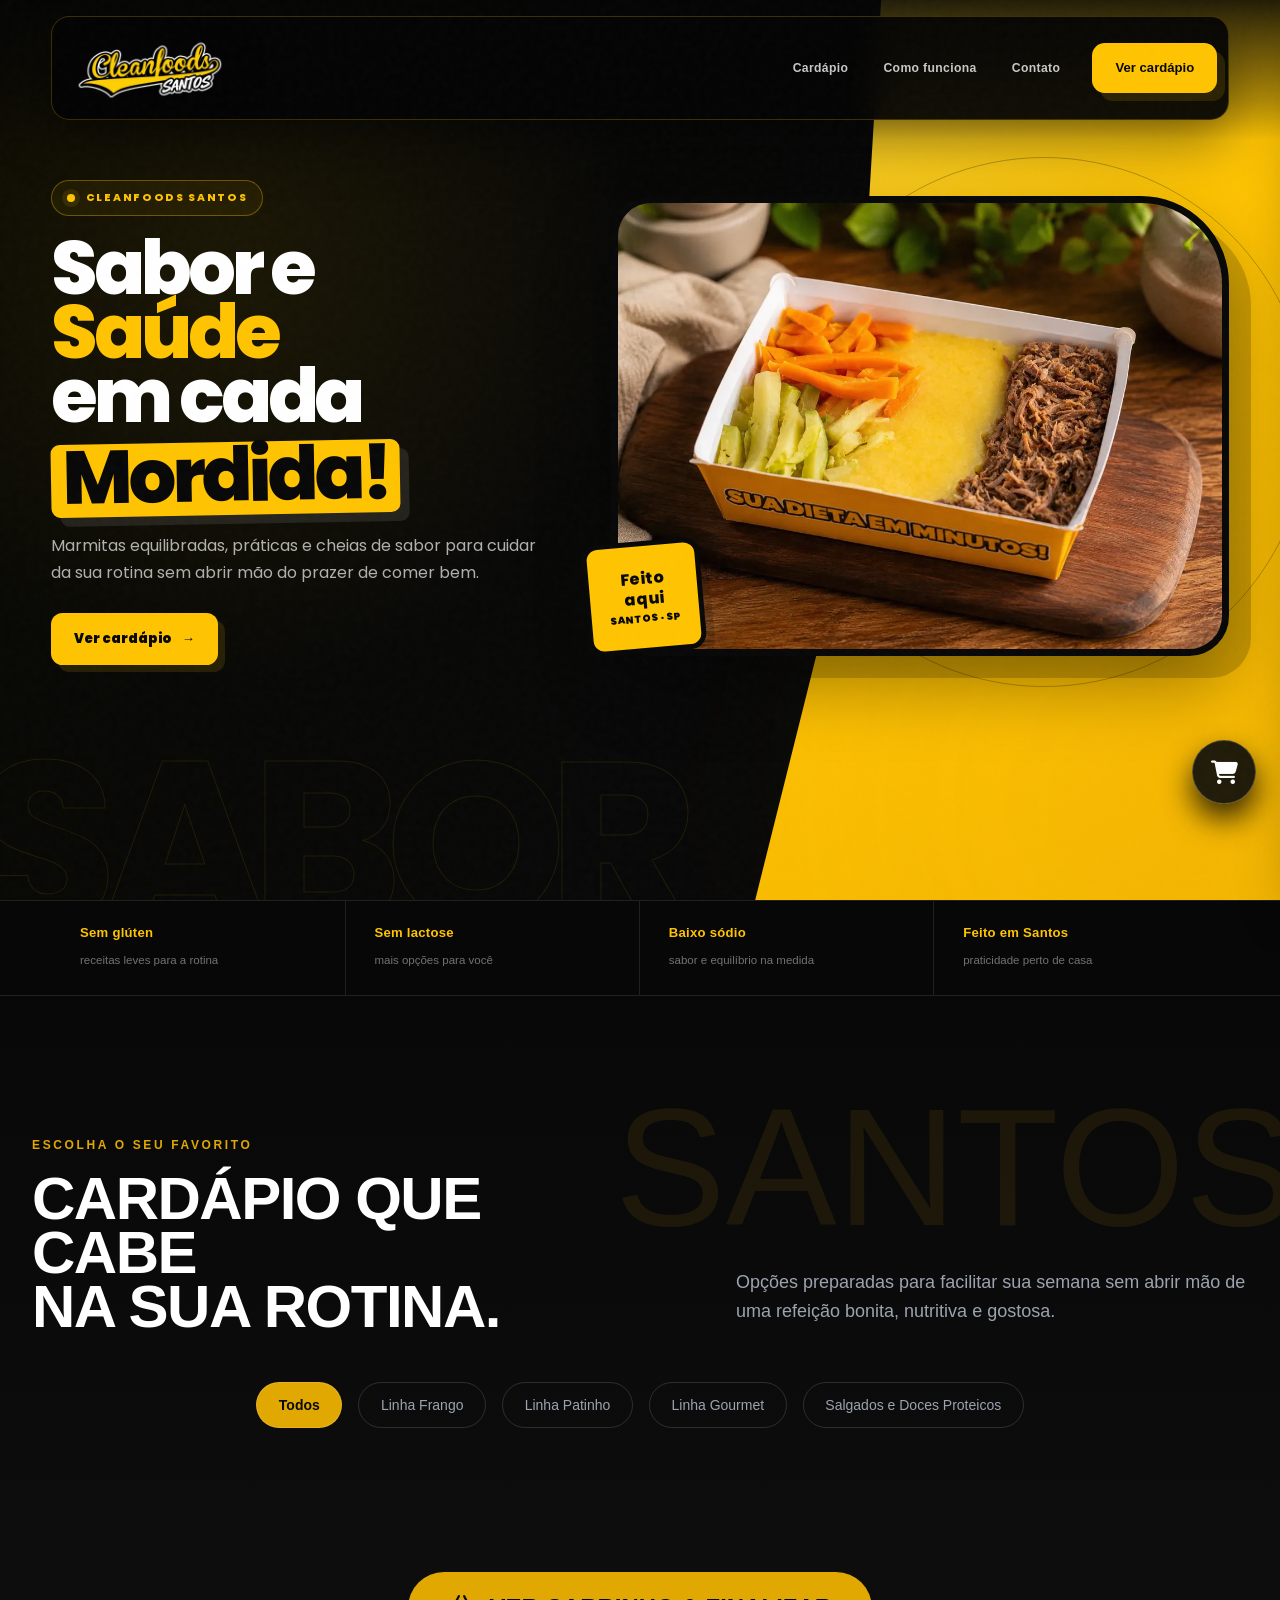
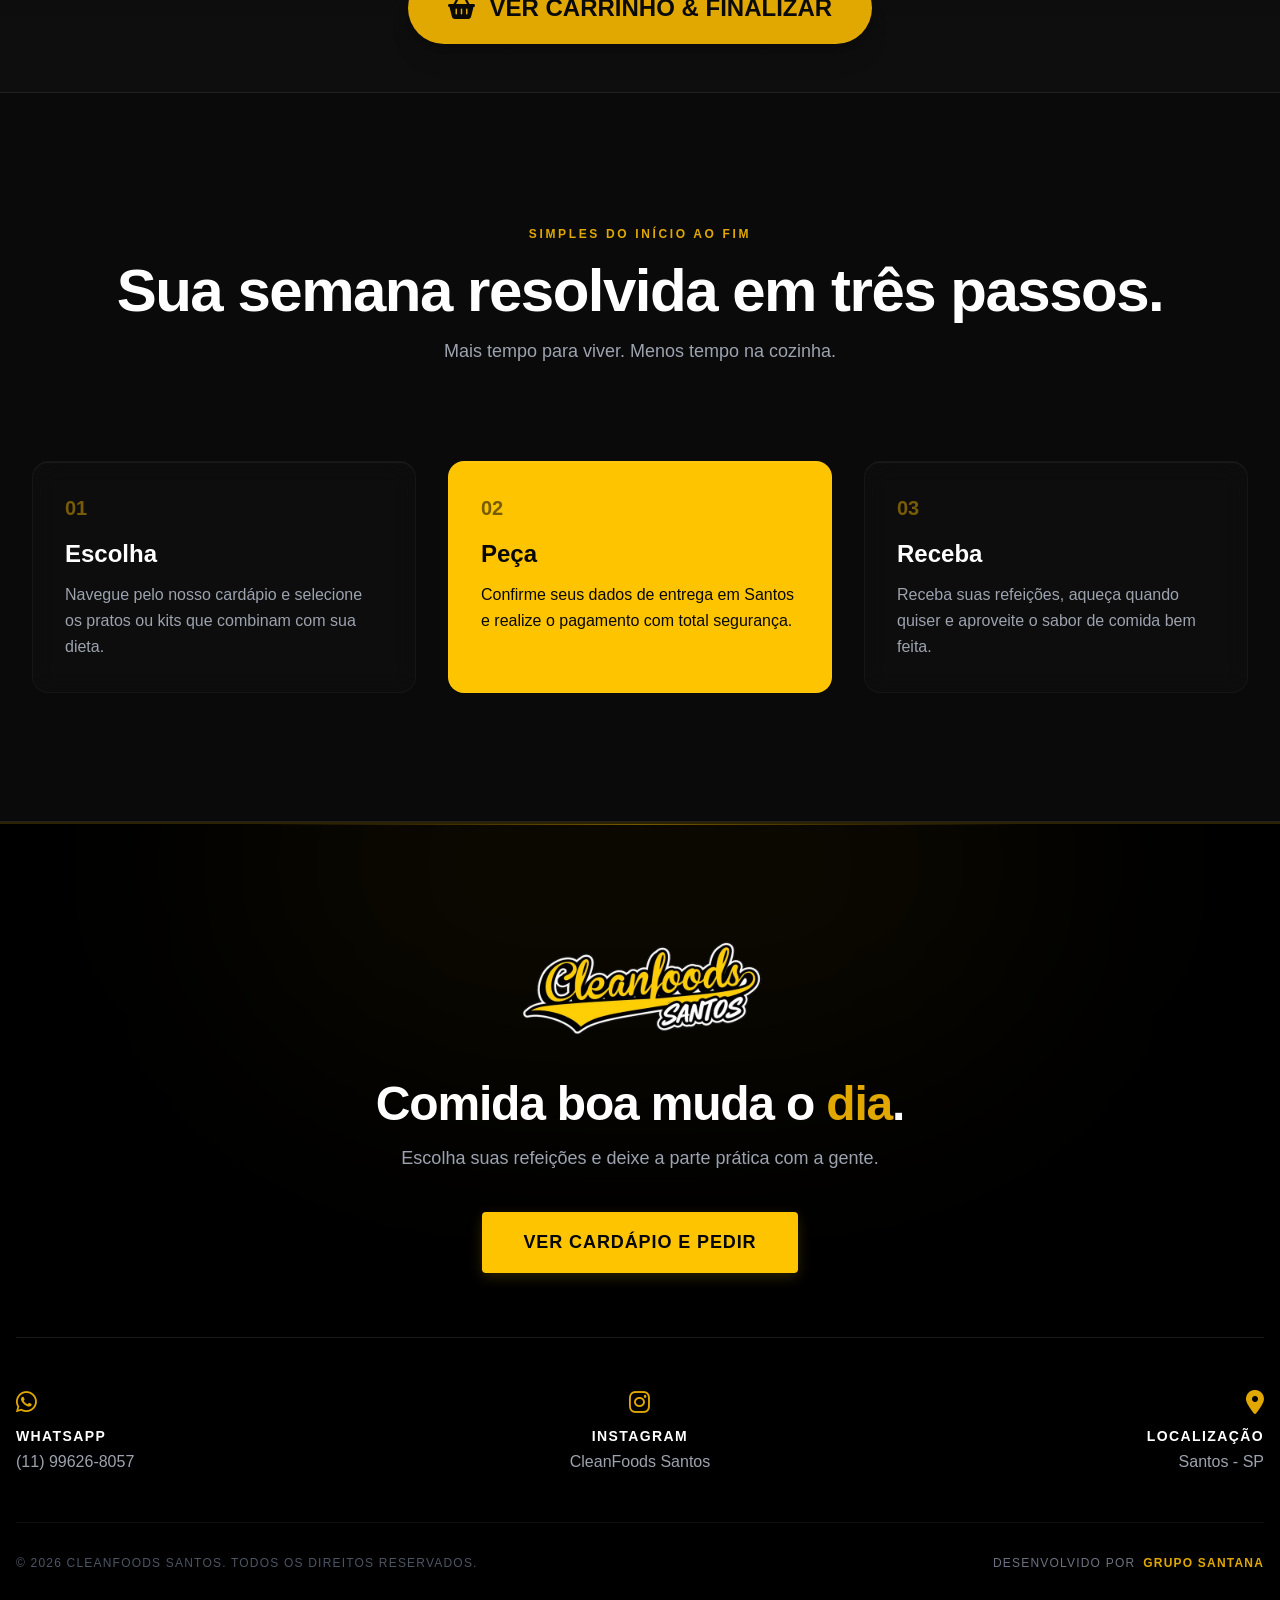
==== commit 691dd395: "Revert "perf: transformar site em previa estatica" This reverts commit a23e8889eb104c6fdf96b5febc330" ====
--- a/index.html
+++ b/index.html
@@ -1,168 +1,3978 @@
-<!doctype html>
-<html lang="pt-BR">
+<!DOCTYPE html>
+<html lang="pt-BR" class="scroll-smooth">
+
 <head>
-  <meta charset="utf-8">
-  <meta name="viewport" content="width=device-width,initial-scale=1,viewport-fit=cover">
-  <meta name="theme-color" content="#080808">
-  <meta name="description" content="CleanFoods Santos — marmitas saudáveis, práticas e cheias de sabor.">
-  <meta property="og:title" content="CleanFoods Santos">
-  <meta property="og:description" content="Sabor e saúde em cada mordida.">
-  <meta property="og:image" content="og-image.jpg">
-  <title>CleanFoods Santos</title>
-  <link rel="icon" href="favicon.png">
-  <link rel="preload" href="hero-image.webp" as="image" type="image/webp" fetchpriority="high">
-  <style>
-    :root{--yellow:#ffd500;--ink:#080808;--paper:#f7f4ec;--muted:#a5a5a5;--line:#292929;--radius:28px}
-    *{box-sizing:border-box}
-    html{scroll-behavior:smooth;background:var(--ink)}
-    body{margin:0;background:var(--ink);color:#fff;font-family:Inter,ui-sans-serif,-apple-system,BlinkMacSystemFont,"Segoe UI",Arial,sans-serif;line-height:1.5}
-    a{color:inherit;text-decoration:none}
-    img{display:block;max-width:100%}
-    .wrap{width:min(1160px,calc(100% - 40px));margin-inline:auto}
-    .eyebrow{display:inline-flex;align-items:center;gap:9px;margin:0 0 16px;color:var(--yellow);font-size:.72rem;font-weight:900;letter-spacing:.18em;text-transform:uppercase}
-    .eyebrow:before{content:"";width:26px;height:2px;background:var(--yellow)}
-    .button{display:inline-flex;min-height:54px;align-items:center;justify-content:center;padding:0 24px;border:2px solid var(--yellow);border-radius:999px;background:var(--yellow);color:#080808;font-size:.78rem;font-weight:900;letter-spacing:.08em;text-transform:uppercase;box-shadow:0 12px 35px #ffd5001f;transition:transform .2s ease,background .2s ease}
-    .button:hover{transform:translateY(-2px);background:#ffe44f}
-    .button.ghost{background:transparent;color:#fff;border-color:#ffffff38;box-shadow:none}
-    header{position:absolute;inset:0 0 auto;z-index:5;padding:22px 0}
-    nav{display:flex;align-items:center;justify-content:space-between;gap:24px}
-    .brand{width:174px;height:auto}
-    .navlinks{display:flex;align-items:center;gap:28px;font-size:.76rem;font-weight:800;letter-spacing:.08em;text-transform:uppercase}
-    .navlinks a:not(.button){color:#d7d7d7}
-    .hero{position:relative;min-height:760px;overflow:hidden;padding:150px 0 80px;background:radial-gradient(circle at 80% 32%,#342d00 0,transparent 30%),linear-gradient(145deg,#121212,#050505 70%)}
-    .hero:after{content:"";position:absolute;inset:auto -10% -210px;width:70%;height:420px;border-radius:50%;background:#ffd50012;filter:blur(80px)}
-    .hero-grid{position:relative;z-index:1;display:grid;grid-template-columns:1.03fr .97fr;align-items:center;gap:64px}
-    h1,h2,h3,p{margin-top:0}
-    h1,h2,h3{font-family:"Arial Black",Impact,ui-sans-serif,sans-serif;letter-spacing:-.045em;line-height:.94}
-    h1{max-width:680px;margin-bottom:24px;font-size:clamp(3.55rem,7vw,6.7rem);text-transform:uppercase}
-    h1 span,h2 span{color:var(--yellow)}
-    .lead{max-width:580px;margin-bottom:34px;color:#c5c5c5;font-size:clamp(1rem,2vw,1.16rem);line-height:1.75}
-    .actions{display:flex;flex-wrap:wrap;gap:12px}
-    .hero-card{position:relative;max-width:520px;margin-left:auto;padding:12px;border:1px solid #ffffff1f;border-radius:38px;background:#ffffff09;box-shadow:0 40px 100px #000000a8;transform:rotate(2deg)}
-    .hero-card img{width:100%;aspect-ratio:1/1.06;object-fit:cover;border-radius:28px}
-    .hero-note{position:absolute;left:-34px;bottom:38px;width:150px;padding:15px 17px;border-radius:17px;background:var(--yellow);color:#080808;font-weight:900;line-height:1.15;box-shadow:0 20px 50px #0008;transform:rotate(-5deg)}
-    .proof{position:relative;z-index:2;margin-top:-34px}
-    .proof-grid{display:grid;grid-template-columns:repeat(3,1fr);overflow:hidden;border:1px solid #ffffff17;border-radius:24px;background:#131313;box-shadow:0 28px 80px #0009}
-    .proof-item{padding:27px 34px;border-right:1px solid #ffffff17}
-    .proof-item:last-child{border:0}
-    .proof strong{display:block;color:var(--yellow);font-family:"Arial Black",Impact,sans-serif;font-size:1.65rem;text-transform:uppercase}
-    .proof span{color:#999;font-size:.82rem}
-    section{padding:110px 0}
-    .section-head{display:flex;align-items:end;justify-content:space-between;gap:30px;margin-bottom:48px}
-    h2{max-width:750px;margin-bottom:0;font-size:clamp(2.65rem,5.5vw,5.2rem);text-transform:uppercase}
-    .section-head p{max-width:410px;margin:0;color:#8d8d8d}
-    .menu-grid{display:grid;grid-template-columns:repeat(3,1fr);gap:18px}
-    .meal{min-height:330px;padding:30px;display:flex;flex-direction:column;border:1px solid var(--line);border-radius:var(--radius);background:linear-gradient(145deg,#171717,#0d0d0d)}
-    .meal-number{width:44px;height:44px;display:grid;place-items:center;margin-bottom:48px;border-radius:50%;background:var(--yellow);color:#080808;font-size:.78rem;font-weight:900}
-    .meal h3{font-size:1.75rem;line-height:1.04;text-transform:uppercase}
-    .meal p{color:#909090;font-size:.92rem}
-    .price{display:flex;align-items:end;justify-content:space-between;gap:15px;margin-top:auto;padding-top:24px;border-top:1px solid #ffffff12}
-    .price small{color:#777;font-size:.66rem;font-weight:800;letter-spacing:.12em;text-transform:uppercase}
-    .price strong{color:var(--yellow);font-size:1.55rem}
-    .all-menu{margin-top:26px;text-align:center}
-    .process{background:var(--paper);color:#111}
-    .process .eyebrow{color:#8e7600}
-    .process .eyebrow:before{background:#8e7600}
-    .steps{display:grid;grid-template-columns:repeat(3,1fr);gap:20px;margin-top:48px}
-    .step{position:relative;padding:34px;border:1px solid #ded9cc;border-radius:var(--radius);background:#fff}
-    .step b{display:block;margin-bottom:50px;color:#c2a400;font:900 2.2rem/1 "Arial Black",Impact,sans-serif}
-    .step h3{margin-bottom:15px;font-size:1.8rem;text-transform:uppercase}
-    .step p{margin:0;color:#666}
-    .closing{padding:110px 0 54px;text-align:center;background:radial-gradient(circle at 50% 10%,#302900,transparent 38%),#070707}
-    .closing .logo{width:220px;margin:0 auto 34px}
-    .closing h2{margin-inline:auto;max-width:850px}
-    .closing>div>p{max-width:560px;margin:24px auto 34px;color:#aaa;font-size:1.08rem}
-    .contact{display:grid;grid-template-columns:repeat(3,1fr);gap:10px;margin-top:80px;padding:28px 0;border-top:1px solid #ffffff14;border-bottom:1px solid #ffffff14;text-align:left}
-    .contact div{padding:12px 22px}
-    .contact small{display:block;margin-bottom:5px;color:var(--yellow);font-weight:900;letter-spacing:.13em;text-transform:uppercase}
-    .contact span{color:#aaa}
-    footer{padding:28px 0 40px;color:#666;font-size:.7rem;font-weight:800;letter-spacing:.1em;text-align:center;text-transform:uppercase}
-    @media(max-width:820px){
-      .wrap{width:min(100% - 28px,680px)}
-      .navlinks a:not(.button){display:none}.navlinks{gap:0}.navlinks .button{min-height:43px;padding:0 16px;font-size:.67rem}.brand{width:140px}
-      .hero{min-height:auto;padding:124px 0 78px}.hero-grid{grid-template-columns:1fr;gap:44px}.hero-copy{text-align:center}.eyebrow{justify-content:center}.lead{margin-inline:auto}.actions{justify-content:center}
-      h1{font-size:clamp(3rem,14vw,5rem)}.hero-card{width:min(92%,480px);margin-inline:auto;transform:none}.hero-note{left:-8px;bottom:22px;width:130px;font-size:.88rem}
-      .proof{margin-top:-22px}.proof-grid{grid-template-columns:1fr}.proof-item{padding:20px 24px;border-right:0;border-bottom:1px solid #ffffff17;text-align:center}.proof strong{font-size:1.25rem}
-      section{padding:82px 0}.section-head{display:block;text-align:center}.section-head p{margin:20px auto 0}.menu-grid,.steps{grid-template-columns:1fr}.meal{min-height:275px}.meal-number{margin-bottom:34px}
-      .process .eyebrow{justify-content:center}.process h2{text-align:center}.contact{grid-template-columns:1fr;text-align:center}.contact div{padding:8px}
+    <meta charset="UTF-8">
+    <meta name="viewport" content="width=device-width, initial-scale=1.0">
+
+    <!-- ===================== SEO PRIMÁRIO ===================== -->
+    <title>Marmitas Saudáveis e Personalizadas em Santos | CleanFoods</title>
+    <meta name="description"
+        content="Marmitas saudáveis em Santos, com opções prontas e personalizadas de acordo com a sua dieta. Escolha seu cardápio e peça online.">
+    <meta name="keywords"
+        content="marmita saudável Santos, marmita personalizada por dieta, marmitaria fitness SP, comida saudável Santos, CleanFoods Santos">
+    <meta name="author" content="CleanFoods Santos">
+    <meta name="robots" content="index, follow">
+
+    <!-- ===================== OPEN GRAPH (WhatsApp / Instagram) ===================== -->
+    <meta property="og:type" content="website">
+    <meta property="og:site_name" content="CleanFoods Santos">
+    <meta property="og:title" content="Marmitas Saudáveis e Personalizadas | CleanFoods Santos">
+    <meta property="og:description"
+        content="Marmitas saudáveis em Santos, com opções de frango, patinho e gourmet. Peça online de domingo a domingo.">
+    <meta property="og:image" content="og-image.jpg">
+    <meta property="og:image:type" content="image/jpeg">
+    <meta property="og:image:width" content="1200">
+    <meta property="og:image:height" content="630">
+    <meta property="og:image:alt" content="Marmita fitness CleanFoods com frango grelhado, batata doce e brócolis">
+    <meta property="og:locale" content="pt_BR">
+
+    <!-- ===================== TWITTER CARD ===================== -->
+    <meta name="twitter:card" content="summary_large_image">
+    <meta name="twitter:title" content="Marmitas Saudáveis e Personalizadas | CleanFoods Santos">
+    <meta name="twitter:description"
+        content="Marmitas saudáveis, práticas e saborosas em Santos. Peça online.">
+    <meta name="twitter:image" content="og-image.jpg">
+    <meta name="twitter:image:alt" content="Marmita fitness CleanFoods com frango grelhado, batata doce e brócolis">
+
+    <!-- ===================== FAVICON ===================== -->
+    <link rel="icon" type="image/png" href="favicon.png">
+    <link rel="apple-touch-icon" href="favicon.png">
+    <link rel="preload" as="image" href="hero-image.webp" type="image/webp" fetchpriority="high">
+
+    <!-- ===================== SCHEMA.ORG JSON-LD ===================== -->
+    <script type="application/ld+json">
+    {
+      "@context": "https://schema.org",
+      "@graph": [
+        {
+          "@type": ["Restaurant", "LocalBusiness"],
+          "@id": "#organization",
+          "name": "CleanFoods Santos",
+          "alternateName": "CleanFoods Marmitaria Fitness",
+          "description": "Marmitaria saudável em Santos. Marmitas de frango, patinho e opções gourmet com entrega na região.",
+          "logo": "logo-santos.png",
+          "image": "og-image.jpg",
+          "telephone": "+5511910993953",
+          "priceRange": "R$19–R$35",
+          "servesCuisine": ["Comida Fitness", "Marmita Saudável", "Comida Fit"],
+          "address": {
+            "@type": "PostalAddress",
+            "addressLocality": "Santos",
+            "addressRegion": "SP",
+            "addressCountry": "BR"
+          },
+          "openingHoursSpecification": [
+            {
+              "@type": "OpeningHoursSpecification",
+              "dayOfWeek": ["Sunday","Monday","Tuesday","Wednesday","Thursday","Friday","Saturday"],
+              "opens": "11:00",
+              "closes": "19:00"
+            }
+          ],
+          "areaServed": {
+            "@type": "City",
+            "name": "Santos"
+          },
+          "sameAs": [
+            "https://wa.me/5511910993953"
+          ],
+          "hasMenu": "cardapio-completo.html"
+        },
+        {
+          "@type": "Menu",
+          "@id": "#menu",
+          "name": "Cardápio CleanFoods",
+          "description": "Marmitas fitness com frango, patinho bovino e opções gourmet, nos tamanhos P e G.",
+          "url": "cardapio-completo.html",
+          "hasMenuSection": [
+            {
+              "@type": "MenuSection",
+              "name": "Linha Frango",
+              "description": "Marmitas fitness com frango desfiado ou grelhado, acompanhadas de carboidratos naturais e legumes.",
+              "hasMenuItem": [
+                {
+                  "@type": "MenuItem",
+                  "name": "Frango Desfiado com Purê de Batata Doce e Legumes",
+                  "description": "Marmita fitness de frango desfiado com purê de batata doce e legumes frescos",
+                  "offers": {
+                    "@type": "Offer",
+                    "price": "19.50",
+                    "priceCurrency": "BRL",
+                    "availability": "https://schema.org/InStock"
+                  }
+                },
+                {
+                  "@type": "MenuItem",
+                  "name": "Frango Desfiado com Arroz Integral e Legumes",
+                  "description": "Marmita fitness de frango desfiado com arroz integral e mix de legumes",
+                  "offers": {
+                    "@type": "Offer",
+                    "price": "19.50",
+                    "priceCurrency": "BRL",
+                    "availability": "https://schema.org/InStock"
+                  }
+                }
+              ]
+            },
+            {
+              "@type": "MenuSection",
+              "name": "Linha Patinho",
+              "description": "Marmitas fitness com patinho bovino magro, rico em proteínas.",
+              "hasMenuItem": [
+                {
+                  "@type": "MenuItem",
+                  "name": "Patinho Bovino com Arroz Integral e Legumes",
+                  "description": "Marmita fitness de patinho bovino magro com arroz integral e legumes",
+                  "offers": {
+                    "@type": "Offer",
+                    "price": "22.50",
+                    "priceCurrency": "BRL",
+                    "availability": "https://schema.org/InStock"
+                  }
+                }
+              ]
+            },
+            {
+              "@type": "MenuSection",
+              "name": "Linha Gourmet",
+              "description": "Opções premium de marmita fitness com ingredientes selecionados.",
+              "hasMenuItem": [
+                {
+                  "@type": "MenuItem",
+                  "name": "Marmita Gourmet",
+                  "description": "Marmita fitness gourmet com ingredientes premium selecionados",
+                  "offers": {
+                    "@type": "Offer",
+                    "price": "27.50",
+                    "priceCurrency": "BRL",
+                    "availability": "https://schema.org/InStock"
+                  }
+                }
+              ]
+            }
+          ]
+        },
+        {
+          "@type": "FAQPage",
+          "@id": "#faq",
+          "mainEntity": [
+            {
+              "@type": "Question",
+              "name": "A CleanFoods faz entrega em Santos?",
+              "acceptedAnswer": {
+                "@type": "Answer",
+                "text": "Sim! A CleanFoods Santos entrega marmitas na cidade e região. Entre em contato pelo WhatsApp para confirmar sua área de entrega."
+              }
+            },
+            {
+              "@type": "Question",
+              "name": "Qual o horário de funcionamento da CleanFoods?",
+              "acceptedAnswer": {
+                "@type": "Answer",
+                "text": "A CleanFoods funciona de domingo a domingo, das 11h às 19h. Faça seu pedido pelo site ou WhatsApp."
+              }
+            },
+            {
+              "@type": "Question",
+              "name": "As marmitas da CleanFoods são sem glúten e sem lactose?",
+              "acceptedAnswer": {
+                "@type": "Answer",
+                "text": "Sim! Todas as marmitas da CleanFoods são preparadas sem glúten e sem lactose, ideais para quem treina e busca uma alimentação limpa."
+              }
+            },
+            {
+              "@type": "Question",
+              "name": "Quais são os tamanhos de marmita disponíveis?",
+              "acceptedAnswer": {
+                "@type": "Answer",
+                "text": "As marmitas da CleanFoods estão disponíveis nos tamanhos P (Pequeno) e G (Grande), com preços a partir de R$19,50."
+              }
+            }
+          ]
+        }
+      ]
     }
-    @media(max-width:420px){.button{width:100%}.actions{display:grid}.hero-card{width:100%}.hero-note{left:8px}h2{font-size:2.55rem}.meal,.step{padding:26px}.closing{padding-top:78px}}
-    @media(prefers-reduced-motion:reduce){html{scroll-behavior:auto}.button{transition:none}}
-  </style>
+    </script>
+
+    <!-- Fonts -->
+    <link rel="preconnect" href="https://fonts.googleapis.com">
+    <link rel="preconnect" href="https://fonts.gstatic.com" crossorigin>
+    <link href="https://fonts.googleapis.com/css2?family=Poppins:wght@400;500;600;700;800&display=swap" rel="stylesheet">
+    <link rel="preconnect" href="https://api.fontshare.com">
+    <link href="https://api.fontshare.com/v2/css?f[]=satoshi@300,400,500,700&f[]=clash-display@400,500,600,700&display=swap" rel="stylesheet">
+
+    <!-- Ícones sem bloquear a primeira pintura -->
+    <link rel="preload" as="style" href="https://cdnjs.cloudflare.com/ajax/libs/font-awesome/6.4.0/css/all.min.css" onload="this.onload=null;this.rel='stylesheet'">
+    <noscript><link rel="stylesheet" href="https://cdnjs.cloudflare.com/ajax/libs/font-awesome/6.4.0/css/all.min.css"></noscript>
+
+    <!-- Tailwind compilado localmente para evitar processamento no navegador -->
+    <link rel="stylesheet" href="tailwind.min.css">
+
+    <style>
+        :root {
+            --black: #0a0a0a;
+            --yellow: #e0a800;
+        }
+
+        body {
+            background-color: var(--black);
+            color: #ffffff;
+            overflow-x: hidden;
+            -webkit-font-smoothing: antialiased;
+        }
+
+        /* Custom Scrollbar */
+        ::-webkit-scrollbar {
+            width: 8px;
+        }
+
+        ::-webkit-scrollbar-track {
+            background: var(--black);
+        }
+
+        ::-webkit-scrollbar-thumb {
+            background: var(--yellow);
+            border-radius: 10px;
+        }
+
+        .btn-primary {
+            position: relative;
+            display: inline-flex;
+            align-items: center;
+            justify-content: center;
+            background: var(--yellow);
+            color: var(--black);
+            font-family: 'Satoshi', sans-serif;
+            font-weight: 600;
+            text-transform: uppercase;
+            padding: 1rem 2.5rem;
+            font-size: 1.125rem;
+            letter-spacing: 0.05em;
+            border-radius: 4px;
+            transition: transform 0.4s cubic-bezier(0.175, 0.885, 0.32, 1.275), box-shadow 0.3s ease, background 0.3s ease;
+            border: 1px solid transparent;
+            box-shadow: 0 4px 14px 0 rgba(224, 168, 0, 0.2);
+        }
+
+        .btn-primary:hover {
+            transform: scale(1.02);
+            box-shadow: 0 6px 20px rgba(224, 168, 0, 0.3);
+            background: #fff;
+            border-color: #fff;
+        }
+
+        .btn-primary:active {
+            transform: scale(0.98);
+        }
+
+        .btn-outline {
+            position: relative;
+            display: inline-flex;
+            align-items: center;
+            justify-content: center;
+            background: transparent;
+            color: var(--yellow);
+            font-family: 'Montserrat', sans-serif;
+            font-weight: 500;
+            text-transform: uppercase;
+            padding: 1rem 2.5rem;
+            font-size: 1.125rem;
+            letter-spacing: 1px;
+            border-radius: 4px;
+            border: 1px solid var(--yellow);
+            transition: all 0.3s ease;
+        }
+
+        .btn-outline:hover {
+            background: var(--yellow);
+            color: var(--black);
+            box-shadow: 0 4px 14px 0 rgba(246, 197, 0, 0.39);
+        }
+
+        /* Glassmorphism for minimal cards */
+        .glass-card {
+            background: rgba(18, 18, 18, 0.4);
+            backdrop-filter: blur(12px);
+            -webkit-backdrop-filter: blur(12px);
+            border: 1px solid rgba(255, 255, 255, 0.05);
+            border-radius: 12px;
+            transition: transform 0.4s cubic-bezier(0.175, 0.885, 0.32, 1.275), border-color 0.3s ease;
+            box-shadow: inset 0 1px 0 0 rgba(255, 255, 255, 0.05);
+        }
+
+        .glass-card:hover {
+            border-color: rgba(224, 168, 0, 0.2);
+            transform: translateY(-4px);
+        }
+
+        /* Attention Grabber (More subtle) */
+        @keyframes subtle-pulse {
+            0% {
+                box-shadow: 0 0 0 0 rgba(246, 197, 0, 0.4);
+            }
+
+            70% {
+                box-shadow: 0 0 0 10px rgba(246, 197, 0, 0);
+            }
+
+            100% {
+                box-shadow: 0 0 0 0 rgba(246, 197, 0, 0);
+            }
+        }
+
+        .btn-attention {
+            animation: subtle-pulse 2s infinite;
+        }
+
+        /* Image treatment */
+        .img-elegant {
+            border-radius: 8px;
+            transition: opacity 0.3s ease;
+        }
+
+        .img-elegant:hover {
+            opacity: 0.9;
+        }
+
+        /* Asymmetric Grid for Menu */
+        .menu-grid {
+            display: grid;
+            grid-template-columns: repeat(auto-fit, minmax(280px, 1fr));
+            gap: 2rem;
+        }
+
+        /* Cart Drawer Slide */
+        #cart-drawer.open {
+            transform: translateX(0);
+        }
+
+        .cart-open-overflow {
+            overflow: hidden;
+        }
+
+        /* Hide elements for GSAP initialization */
+        .reveal-up,
+        .reveal-left,
+        .reveal-right {
+            visibility: visible;
+        }
+
+        /* Smoke Video Background (Subtle) */
+        #smoke-video {
+            position: absolute;
+            top: 0;
+            left: 0;
+            width: 100%;
+            height: 100%;
+            z-index: 5;
+            pointer-events: none;
+            object-fit: cover;
+            opacity: 0.3;
+            /* reduced opacity for minimal vibe */
+            mix-blend-mode: screen;
+            transition: opacity 0.15s linear;
+        }
+
+        /* Responsive height limits ensuring proportional scaling on all screens */
+        @media (min-width: 1024px) {
+            #hero {
+                height: 100vh !important;
+                min-height: 100vh !important;
+                overflow: hidden !important;
+                padding-bottom: clamp(1rem, 2vh, 3rem) !important;
+            }
+
+            #hero-header-spacer {
+                height: clamp(70px, 14vh, 160px) !important;
+            }
+
+            header img { height: 5.25rem !important; }
+
+            #hero-container {
+                gap: clamp(1rem, 3vh, 4rem) !important;
+            }
+
+            #hero-text-column {
+                gap: clamp(0.5rem, 1.5vh, 1.5rem) !important;
+                margin-top: clamp(10px, 3vh, 80px) !important;
+            }
+
+            #hero-title {
+                font-size: clamp(2.5rem, 10vh, 7rem) !important;
+                line-height: 1 !important;
+            }
+
+            #hero-title .block {
+                margin-top: clamp(0.1rem, 1vh, 0.5rem) !important;
+            }
+
+            #hero-title .block:first-child {
+                margin-top: 0 !important;
+            }
+
+            #hero-image-container {
+                max-width: clamp(450px, 85vh, 1000px) !important;
+            }
+
+            #hero-subtitle {
+                font-size: clamp(0.875rem, 1.8vh, 1.125rem) !important;
+                max-width: clamp(300px, 45vh, 450px) !important;
+            }
+
+            #hero-cta {
+                font-size: clamp(0.9rem, 1.8vh, 1.1rem) !important;
+                padding: clamp(0.75rem, 1.5vh, 1rem) clamp(1.5rem, 3vh, 2rem) !important;
+            }
+        }
+
+        /* ===== BRAND MINIMALIST OVERRIDES ===== */
+        #smoke-video {
+            opacity: 0.15 !important;
+            mix-blend-mode: multiply !important;
+        }
+
+        /* Smooth text-outline for dark bg only */
+        .text-outline {
+            -webkit-text-stroke: 1.5px rgba(255, 255, 255, 0.4);
+            color: transparent;
+        }
+
+        /* Elegant separator */
+        .section-divider {
+            width: 60px;
+            height: 3px;
+            background: var(--yellow);
+            margin: 0 auto 2rem;
+            border-radius: 2px;
+        }
+
+        /* Softer card hover */
+        .glass-card {
+            border-radius: 16px !important;
+            border: 1px solid rgba(255, 255, 255, 0.04) !important;
+        }
+
+        .glass-card:hover {
+            border-color: rgba(246, 197, 0, 0.15) !important;
+            transform: translateY(-2px) !important;
+        }
+
+        /* Menu section title accent */
+        #menu {
+            border-top: 1px solid rgba(0, 0, 0, 0.1);
+        }
+
+        /* CleanFoods Santos — visual system */
+        :root { --yellow: #ffc400; --black: #070707; --ink: #101010; }
+        body {
+            background: radial-gradient(circle at 12% 4%, rgba(255,196,0,.11), transparent 24rem), linear-gradient(180deg,#070707,#0b0b0b);
+        }
+        body::before {
+            content: ""; position: fixed; inset: 0; pointer-events: none; z-index: 60; opacity: .035;
+            background-image: url("data:image/svg+xml,%3Csvg viewBox='0 0 160 160' xmlns='http://www.w3.org/2000/svg'%3E%3Cfilter id='n'%3E%3CfeTurbulence type='fractalNoise' baseFrequency='.8' numOctaves='3' stitchTiles='stitch'/%3E%3C/filter%3E%3Crect width='100%25' height='100%25' filter='url(%23n)' opacity='.7'/%3E%3C/svg%3E");
+        }
+        header { background: rgba(7,7,7,.82); border-bottom: 1px solid rgba(255,255,255,.08); backdrop-filter: blur(18px); -webkit-backdrop-filter: blur(18px); }
+        header img { filter: drop-shadow(0 8px 20px rgba(0,0,0,.35)); }
+        .eyebrow { letter-spacing: .22em; text-transform: uppercase; }
+        #hero-title { font-size: clamp(3.4rem,8vw,8.5rem) !important; line-height: .9 !important; letter-spacing: -.055em !important; }
+        #hero-title .block:last-child { color: #fff !important; }
+        #hero-title .text-cf-yellow { position: relative; display: inline-block; }
+        #hero-title .text-cf-yellow::after { content:""; position:absolute; left:2%; right:-2%; bottom:-.06em; height:.1em; background:var(--yellow); border-radius:999px; }
+        #hero { min-height: 100svh !important; }
+        #hero::after { content:""; position:absolute; inset:auto -12rem -14rem auto; width:40rem; height:40rem; border-radius:50%; background:rgba(255,196,0,.08); filter:blur(110px); }
+        #hero > .absolute img { object-position: 64% center; }
+        #hero > .absolute > div:nth-of-type(1) { background: linear-gradient(to bottom,rgba(7,7,7,.55),transparent 45%,#070707) !important; }
+        #hero > .absolute > div:nth-of-type(2) { background: linear-gradient(to right,#070707 4%,rgba(7,7,7,.9) 38%,rgba(7,7,7,.15)) !important; }
+        .metric-strip { border-block:1px solid rgba(255,255,255,.1); background:rgba(255,255,255,.025); }
+        .metric-card { border-left:1px solid rgba(255,255,255,.12); }
+        .metric-card:first-child { border-left:0; }
+        #menu { border-top:0 !important; }
+        #menu [id^="filter-btn-"] { border:1px solid rgba(255,255,255,.14) !important; border-radius:999px !important; padding:.75rem 1.35rem !important; font-size:.875rem !important; text-transform:none !important; letter-spacing:0 !important; }
+        #dishes-grid > div { background:linear-gradient(145deg,rgba(27,27,27,.96),rgba(14,14,14,.96)) !important; border-color:rgba(255,255,255,.09) !important; border-radius:1.5rem !important; box-shadow:0 18px 55px rgba(0,0,0,.28) !important; transition:transform .35s ease,border-color .35s ease !important; }
+        #dishes-grid > div:hover { border-color:rgba(255,196,0,.65) !important; transform:translateY(-5px); }
+        #dishes-grid img { transition-duration:.7s !important; }
+        .step-card { background:#111; border:1px solid rgba(255,255,255,.08); border-radius:1.5rem; }
+        .step-number { -webkit-text-stroke:1px rgba(255,196,0,.65); color:transparent; }
+        @media (max-width:767px) {
+            #hero-title { font-size:clamp(2.85rem,13vw,4rem) !important; line-height:.96 !important; }
+            #hero-container, #hero-text-column { width:100% !important; max-width:100% !important; min-width:0 !important; }
+            #hero-subtitle { width:100% !important; max-width:100% !important; font-size:1rem !important; line-height:1.7 !important; }
+            #hero-cta { width:100%; padding-inline:1rem !important; font-size:.95rem !important; }
+            #hero-text-column > .mt-12 { align-items:flex-start !important; }
+            #hero-text-column > .mt-12 > span { width:100%; max-width:100%; line-height:1.6; font-size:.65rem; letter-spacing:.09em; overflow-wrap:anywhere; }
+            .metric-card:nth-child(3){border-left:0;border-top:1px solid rgba(255,255,255,.12)}
+            .metric-card:nth-child(4){border-top:1px solid rgba(255,255,255,.12)}
+        }
+
+        /* Hero refinement */
+        header {
+            position: absolute !important;
+            background: linear-gradient(180deg, rgba(5,5,5,.88), rgba(5,5,5,.28) 72%, transparent) !important;
+            border-bottom: 0 !important;
+            backdrop-filter: none !important;
+            -webkit-backdrop-filter: none !important;
+        }
+        header img { height: 5.25rem !important; max-height: 5.25rem !important; }
+        #hero {
+            min-height: min(900px, 100svh) !important;
+            height: auto !important;
+            padding-bottom: 2.5rem !important;
+            font-family: 'Poppins', sans-serif;
+            isolation: isolate;
+        }
+        #hero-header-spacer { height: 7.5rem !important; }
+        #hero-container { max-width: 80rem; padding-block: clamp(2rem, 8vh, 6rem) !important; }
+        #hero-text-column { max-width: 49rem; gap: 0 !important; margin-top: 0 !important; }
+        .hero-kicker {
+            display: inline-flex; align-items: center; gap: .65rem; width: fit-content;
+            margin-bottom: 1.35rem; padding: .55rem .9rem; border-radius: 999px;
+            background: rgba(7,7,7,.58); border: 1px solid rgba(255,255,255,.14);
+            color: #f4f4f4; font-size: .72rem; font-weight: 600; letter-spacing: .14em; text-transform: uppercase;
+            backdrop-filter: blur(12px); -webkit-backdrop-filter: blur(12px);
+        }
+        .hero-kicker::before { content:""; width:.5rem; height:.5rem; border-radius:50%; background:var(--yellow); box-shadow:0 0 0 5px rgba(255,196,0,.13); }
+        #hero-title {
+            font-family: 'Poppins', sans-serif !important;
+            font-size: clamp(3.1rem, 5.25vw, 5.5rem) !important;
+            font-weight: 700 !important;
+            line-height: .98 !important;
+            letter-spacing: -.055em !important;
+            margin-bottom: 1.75rem !important;
+            text-wrap: balance;
+        }
+        #hero-title .hero-line { display:block; }
+        #hero-title .hero-highlight {
+            display:inline-block; color:var(--yellow); position:relative;
+            text-shadow:0 8px 34px rgba(255,196,0,.2);
+        }
+        #hero-title .hero-highlight::after {
+            content:""; position:absolute; left:.02em; right:.02em; bottom:-.08em; height:.08em;
+            background:linear-gradient(90deg,var(--yellow),#ffe47a); border-radius:99px;
+            transform:rotate(-1deg); transform-origin:left;
+        }
+        #hero-subtitle {
+            font-family:'Poppins',sans-serif !important; font-size:clamp(1rem,1.35vw,1.15rem) !important;
+            line-height:1.75 !important; max-width:38rem !important; margin-bottom:2rem !important;
+            color:rgba(255,255,255,.76) !important;
+        }
+        #hero-cta {
+            font-family:'Poppins',sans-serif !important; border-radius:999px !important; text-transform:none !important;
+            font-size:.98rem !important; font-weight:700 !important; letter-spacing:0 !important;
+            padding:1rem 1.65rem !important; box-shadow:0 14px 38px rgba(255,196,0,.22) !important;
+        }
+        .hero-benefits { margin-top:2.2rem !important; gap:.65rem !important; }
+        .hero-benefit {
+            display:inline-flex; align-items:center; gap:.5rem; padding:.65rem .85rem; border-radius:999px;
+            background:rgba(8,8,8,.56); border:1px solid rgba(255,255,255,.1); color:rgba(255,255,255,.8);
+            font-family:'Poppins',sans-serif; font-size:.75rem; font-weight:500; backdrop-filter:blur(10px);
+        }
+        .hero-benefit i { color:var(--yellow); }
+        #hero > .absolute img { object-position:68% center; filter:saturate(.92) contrast(1.04); }
+        #hero > .absolute > div:nth-of-type(1) { background:linear-gradient(to bottom,rgba(4,4,4,.48),transparent 48%,#070707 100%) !important; }
+        #hero > .absolute > div:nth-of-type(2) { background:linear-gradient(90deg,#070707 3%,rgba(7,7,7,.94) 35%,rgba(7,7,7,.55) 56%,rgba(7,7,7,.08) 82%) !important; }
+        #hero > .absolute > div:nth-of-type(3) { background:linear-gradient(90deg,rgba(0,0,0,.14),transparent 68%) !important; }
+
+        @media (max-width: 767px) {
+            header { height:5.75rem !important; padding-inline:1rem !important; }
+            header img { height:4.5rem !important; max-height:4.5rem !important; }
+            header a[href="admin.html"] { display:none !important; }
+            #hero { min-height: 820px !important; padding-bottom:2rem !important; }
+            #hero-header-spacer { height:6rem !important; }
+            #hero-container { padding:3rem 1rem 2rem !important; justify-content:flex-start !important; }
+            #hero-title { font-size:clamp(2.7rem,12.5vw,4rem) !important; line-height:1.02 !important; letter-spacing:-.05em !important; }
+            #hero-text-column { inline-size:100% !important; max-inline-size:22rem !important; overflow:visible; }
+            #hero-subtitle { inline-size:100% !important; max-inline-size:22rem !important; font-size:.92rem !important; line-height:1.65 !important; overflow-wrap:break-word; }
+            .hero-kicker { font-size:.64rem; letter-spacing:.1em; }
+            #hero-title { font-size:clamp(2.35rem,10.7vw,3.25rem) !important; line-height:1.05 !important; }
+            .hero-benefits { align-items:flex-start !important; inline-size:100%; max-inline-size:22rem; }
+            .hero-benefit { font-size:.69rem; padding:.58rem .72rem; }
+            #hero > .absolute img { object-position:66% center; }
+            #hero > .absolute > div:nth-of-type(2) { background:linear-gradient(90deg,rgba(7,7,7,.94) 0%,rgba(7,7,7,.7) 58%,rgba(7,7,7,.25)) !important; }
+        }
+
+        /* Hero v3 — editorial split composition */
+        #hero.hero-editorial {
+            min-height: 850px !important;
+            padding: 8.5rem 0 4rem !important;
+            background:
+                radial-gradient(circle at 12% 18%, rgba(255,196,0,.12), transparent 22rem),
+                radial-gradient(circle at 85% 86%, rgba(255,196,0,.06), transparent 26rem),
+                #070707;
+            font-family:'Manrope',sans-serif;
+            overflow:hidden;
+        }
+        .hero-editorial::before {
+            content:"CLEANFOODS"; position:absolute; left:-.04em; bottom:-.17em; z-index:0;
+            font-family:'Manrope',sans-serif; font-size:clamp(7rem,16vw,15rem); font-weight:800;
+            letter-spacing:-.08em; color:transparent; -webkit-text-stroke:1px rgba(255,255,255,.045);
+            white-space:nowrap; pointer-events:none;
+        }
+        .hero-editorial::after { display:none !important; }
+        .hero-editorial__shell {
+            width:min(100% - 2.5rem, 80rem); min-height:680px; margin-inline:auto;
+            display:grid; grid-template-columns:minmax(0,.93fr) minmax(28rem,1.07fr); gap:clamp(3rem,6vw,6rem);
+            align-items:center; position:relative; z-index:2;
+        }
+        .hero-editorial__copy { max-width:38rem; padding-block:2rem; }
+        .hero-editorial__kicker {
+            display:flex; align-items:center; gap:.75rem; margin-bottom:1.5rem;
+            color:#ffc400; font-size:.72rem; font-weight:800; letter-spacing:.16em; text-transform:uppercase;
+        }
+        .hero-editorial__kicker::before { content:""; width:2.8rem; height:2px; background:#ffc400; }
+        .hero-editorial__title {
+            margin:0; color:#fff; font-family:'Manrope',sans-serif;
+            font-size:clamp(4.1rem,6.3vw,6.4rem); font-weight:800; line-height:.88; letter-spacing:-.075em;
+        }
+        .hero-editorial__title span { display:block; }
+        .hero-editorial__title .serif-line {
+            margin-top:.08em; color:#ffc400; font-family:'Instrument Serif',serif;
+            font-size:1.18em; font-weight:400; font-style:italic; letter-spacing:-.035em; line-height:.88;
+        }
+        .hero-editorial__description {
+            max-width:34rem; margin:2rem 0 0; color:rgba(255,255,255,.66);
+            font-size:1.02rem; line-height:1.75;
+        }
+        .hero-editorial__actions { display:flex; flex-wrap:wrap; gap:.75rem; margin-top:2rem; }
+        .hero-editorial__primary, .hero-editorial__secondary {
+            min-height:3.5rem; padding:.9rem 1.35rem; border-radius:999px;
+            display:inline-flex; align-items:center; justify-content:center; gap:.55rem;
+            font-size:.9rem; font-weight:800; transition:transform .25s ease,background .25s ease,color .25s ease,border-color .25s ease;
+        }
+        .hero-editorial__primary { background:#ffc400; color:#070707; box-shadow:0 16px 40px rgba(255,196,0,.18); }
+        .hero-editorial__primary:hover { transform:translateY(-2px); background:#fff; }
+        .hero-editorial__secondary { color:#fff; border:1px solid rgba(255,255,255,.16); background:rgba(255,255,255,.035); }
+        .hero-editorial__secondary:hover { transform:translateY(-2px); border-color:#ffc400; color:#ffc400; }
+        .hero-editorial__microcopy { display:flex; gap:1.1rem; flex-wrap:wrap; margin-top:1.6rem; color:rgba(255,255,255,.48); font-size:.72rem; font-weight:600; }
+        .hero-editorial__microcopy span { display:flex; align-items:center; gap:.4rem; }
+        .hero-editorial__microcopy i { color:#ffc400; }
+
+        .hero-editorial__visual { position:relative; min-height:650px; }
+        .hero-editorial__frame {
+            position:absolute; inset:0; overflow:hidden; border-radius:2.6rem 2.6rem 8rem 2.6rem;
+            border:1px solid rgba(255,255,255,.1); background:#111;
+            box-shadow:0 45px 110px rgba(0,0,0,.55);
+        }
+        .hero-editorial__frame::after {
+            content:""; position:absolute; inset:0;
+            background:linear-gradient(180deg,transparent 48%,rgba(0,0,0,.72)),linear-gradient(90deg,rgba(0,0,0,.15),transparent 50%);
+        }
+        .hero-editorial__frame img { width:100%; height:100%; object-fit:cover; object-position:57% center; transform:scale(1.02); }
+        .hero-editorial__stamp {
+            position:absolute; right:-1.2rem; top:3rem; z-index:3; width:8.2rem; height:8.2rem;
+            border-radius:50%; display:grid; place-items:center; text-align:center; padding:1rem;
+            background:#ffc400; color:#090909; border:.55rem solid #070707;
+            font-family:'Manrope',sans-serif; font-size:.72rem; line-height:1.25; font-weight:800; text-transform:uppercase;
+            transform:rotate(7deg); box-shadow:0 18px 45px rgba(0,0,0,.35);
+        }
+        .hero-editorial__stamp strong { display:block; font-family:'Instrument Serif',serif; font-size:2rem; font-style:italic; line-height:.8; text-transform:none; }
+        .hero-editorial__note {
+            position:absolute; left:-2rem; bottom:3rem; z-index:3; width:min(18rem,70%);
+            padding:1.1rem 1.2rem; border-radius:1.1rem;
+            background:rgba(12,12,12,.9); border:1px solid rgba(255,255,255,.12);
+            backdrop-filter:blur(18px); box-shadow:0 18px 50px rgba(0,0,0,.38);
+        }
+        .hero-editorial__note-top { display:flex; align-items:center; gap:.65rem; margin-bottom:.45rem; color:#ffc400; font-size:.68rem; font-weight:800; letter-spacing:.11em; text-transform:uppercase; }
+        .hero-editorial__note p { margin:0; color:#fff; font-family:'Instrument Serif',serif; font-size:1.55rem; line-height:1.05; }
+        .hero-editorial__stripe {
+            position:absolute; right:-3.5rem; bottom:5.2rem; z-index:2; width:17rem; padding:.65rem 1rem;
+            background:#ffc400; color:#070707; font-size:.7rem; font-weight:800; letter-spacing:.13em;
+            text-align:center; text-transform:uppercase; transform:rotate(-8deg);
+        }
+
+        @media (max-width: 1023px) {
+            #hero.hero-editorial { min-height:auto !important; padding:7rem 0 4rem !important; }
+            .hero-editorial__shell { grid-template-columns:1fr; gap:2rem; }
+            .hero-editorial__copy { max-width:44rem; padding-bottom:0; }
+            .hero-editorial__visual { min-height:540px; width:min(100%,44rem); }
+            .hero-editorial__title { font-size:clamp(4rem,10vw,6rem); }
+        }
+        @media (max-width: 600px) {
+            #hero.hero-editorial { padding:6.5rem 0 3rem !important; }
+            .hero-editorial__shell { width:min(100% - 2rem,22rem); min-height:auto; gap:2.2rem; margin-left:1rem; margin-right:0; }
+            .hero-editorial__copy { width:100%; padding-top:1rem; }
+            .hero-editorial__kicker { margin-bottom:1.2rem; font-size:.62rem; letter-spacing:.11em; }
+            .hero-editorial__kicker::before { width:2rem; }
+            .hero-editorial__title { font-size:clamp(3rem,14vw,3.7rem); line-height:.92; }
+            .hero-editorial__description { margin-top:1.5rem; font-size:.92rem; line-height:1.7; }
+            .hero-editorial__actions { flex-direction:column; align-items:stretch; }
+            .hero-editorial__primary, .hero-editorial__secondary { width:100%; }
+            .hero-editorial__microcopy { gap:.6rem 1rem; }
+            .hero-editorial__visual { min-height:470px; width:100%; }
+            .hero-editorial__frame { border-radius:1.8rem 1.8rem 5rem 1.8rem; }
+            .hero-editorial__stamp { right:-.5rem; top:1.2rem; width:6.6rem; height:6.6rem; border-width:.4rem; font-size:.58rem; }
+            .hero-editorial__stamp strong { font-size:1.6rem; }
+            .hero-editorial__note { left:-.35rem; bottom:1.2rem; width:73%; padding:.9rem 1rem; }
+            .hero-editorial__note p { font-size:1.3rem; }
+            .hero-editorial__stripe { right:-4.5rem; bottom:5.8rem; }
+        }
+
+        /* Hero v4 — inspired by the supplied restaurant reference */
+        .reference-header {
+            position:absolute !important; inset:0 0 auto; z-index:40; height:auto !important;
+            background:transparent !important; padding:0 !important;
+        }
+        .reference-header__inner {
+            width:min(100% - 3rem,78rem); height:6.5rem; margin-inline:auto;
+            display:flex; align-items:center; gap:clamp(2rem,5vw,5rem);
+        }
+        .reference-header__logo img { width:10.5rem; height:auto !important; max-height:none !important; }
+        .reference-header__nav { display:flex; align-items:center; gap:2rem; margin-left:auto; }
+        .reference-header__nav a { color:rgba(255,255,255,.66); font-family:'Inter',sans-serif; font-size:.69rem; font-weight:600; letter-spacing:.08em; text-transform:uppercase; transition:color .2s ease; }
+        .reference-header__nav a:hover { color:#ffc400; }
+        .reference-header__menu { width:2.6rem; height:2.6rem; display:grid; place-items:center; color:#ffc400; border:1px solid rgba(255,196,0,.35); border-radius:.25rem; }
+
+        #hero.hero-reference {
+            min-height:780px !important; height:auto !important; padding:6.5rem 0 2.5rem !important;
+            background:#080808 !important; overflow:hidden; isolation:isolate; font-family:'Inter',sans-serif;
+        }
+        .hero-reference::before {
+            content:""; position:absolute; inset:0; z-index:-3;
+            background:radial-gradient(circle at 73% 46%,rgba(255,196,0,.095),transparent 25rem),radial-gradient(circle at 13% 90%,rgba(255,196,0,.045),transparent 22rem);
+        }
+        .hero-reference::after { content:""; position:absolute; inset:0; z-index:-2; opacity:.03; background-image:linear-gradient(rgba(255,255,255,.4) 1px,transparent 1px),linear-gradient(90deg,rgba(255,255,255,.4) 1px,transparent 1px); background-size:72px 72px; mask-image:linear-gradient(to right,black,transparent 75%); }
+        .hero-reference__shell {
+            width:min(100% - 3rem,78rem); min-height:650px; margin-inline:auto;
+            display:grid; grid-template-columns:3rem minmax(20rem,.78fr) minmax(30rem,1.22fr) 2rem;
+            gap:clamp(1.5rem,3vw,3rem); align-items:center; position:relative;
+        }
+        .hero-reference__social { display:flex; flex-direction:column; align-items:center; gap:.75rem; }
+        .hero-reference__social::before { content:""; width:1px; height:4rem; background:linear-gradient(transparent,rgba(255,196,0,.75)); margin-bottom:.25rem; }
+        .hero-reference__social a { width:1.75rem; height:1.75rem; display:grid; place-items:center; border-radius:50%; color:#ffc400; border:1px solid rgba(255,196,0,.32); font-size:.7rem; transition:background .2s,color .2s; }
+        .hero-reference__social a:hover { background:#ffc400; color:#080808; }
+        .hero-reference__copy { position:relative; z-index:3; padding-left:.5rem; }
+        .hero-reference__eyebrow { display:flex; align-items:center; gap:.7rem; margin-bottom:1rem; color:#ffc400; font-size:.64rem; font-weight:700; letter-spacing:.17em; text-transform:uppercase; }
+        .hero-reference__eyebrow::before { content:""; width:2rem; height:2px; background:#ffc400; }
+        .hero-reference__title { margin:0; font-family:'Bebas Neue',sans-serif; font-size:clamp(5.3rem,7.5vw,7.6rem); font-weight:400; line-height:.78; letter-spacing:.005em; color:#fff; text-transform:uppercase; }
+        .hero-reference__title span { display:block; }
+        .hero-reference__title .yellow { color:#ffc400; }
+        .hero-reference__subline { margin-top:1.25rem; color:#fff; font-family:'Bebas Neue',sans-serif; font-size:1.2rem; letter-spacing:.1em; text-transform:uppercase; }
+        .hero-reference__description { max-width:29rem; margin:1rem 0 0; color:rgba(255,255,255,.55); font-size:.84rem; line-height:1.75; }
+        .hero-reference__cta { display:inline-flex; align-items:center; gap:.75rem; min-height:3.3rem; margin-top:1.65rem; padding:.8rem 1.5rem; border:1px solid #ffc400; border-radius:.2rem; color:#ffc400; font-size:.72rem; font-weight:700; letter-spacing:.12em; text-transform:uppercase; transition:background .25s,color .25s,transform .25s; }
+        .hero-reference__cta:hover { background:#ffc400; color:#080808; transform:translateY(-2px); }
+        .hero-reference__visual { position:relative; min-height:620px; }
+        .hero-reference__ring { position:absolute; width:min(39vw,36rem); aspect-ratio:1; left:50%; top:50%; transform:translate(-48%,-50%); border:1px solid rgba(255,255,255,.22); border-radius:50%; }
+        .hero-reference__ring::before, .hero-reference__ring::after { content:""; position:absolute; border-radius:50%; border:1px solid rgba(255,255,255,.08); }
+        .hero-reference__ring::before { inset:6%; }
+        .hero-reference__ring::after { inset:15%; border-color:rgba(255,196,0,.12); }
+        .hero-reference__plate { position:absolute; width:min(36vw,33rem); aspect-ratio:1; left:50%; top:50%; transform:translate(-50%,-50%); border-radius:50%; overflow:hidden; box-shadow:0 35px 90px rgba(0,0,0,.72); }
+        .hero-reference__plate::after { content:""; position:absolute; inset:0; border-radius:50%; box-shadow:inset 0 0 70px rgba(0,0,0,.22); }
+        .hero-reference__plate img { width:100%; height:100%; object-fit:cover; object-position:50% 52%; transform:scale(1.05); }
+        .hero-reference__accent { position:absolute; left:2%; bottom:8%; width:8.5rem; aspect-ratio:1; border-radius:50%; background:#ffc400; border:.7rem solid #080808; display:grid; place-items:center; color:#080808; text-align:center; font-family:'Bebas Neue',sans-serif; font-size:1.25rem; line-height:.9; letter-spacing:.05em; transform:rotate(-9deg); box-shadow:0 20px 55px rgba(0,0,0,.5); }
+        .hero-reference__accent strong { display:block; font-size:2.3rem; }
+        .hero-reference__label { position:absolute; right:-1%; bottom:12%; padding:.8rem 1rem; background:rgba(8,8,8,.9); border-left:3px solid #ffc400; color:#fff; font-size:.66rem; font-weight:700; letter-spacing:.1em; text-transform:uppercase; backdrop-filter:blur(12px); }
+        .hero-reference__dots { display:flex; flex-direction:column; align-items:center; gap:.7rem; }
+        .hero-reference__dots span { width:.3rem; height:.3rem; border-radius:50%; background:rgba(255,255,255,.32); }
+        .hero-reference__dots span:first-child { height:1.6rem; border-radius:1rem; background:#ffc400; }
+
+        @media (max-width:1023px) {
+            #hero.hero-reference { padding-top:6.5rem !important; }
+            .reference-header__nav { display:none; }
+            .reference-header__menu { margin-left:auto; }
+            .hero-reference__shell { grid-template-columns:minmax(0,.9fr) minmax(23rem,1.1fr); gap:1rem; }
+            .hero-reference__social,.hero-reference__dots { display:none; }
+            .hero-reference__title { font-size:clamp(4.8rem,10vw,6.5rem); }
+            .hero-reference__ring { width:min(52vw,32rem); }
+            .hero-reference__plate { width:min(48vw,29rem); }
+        }
+        @media (max-width:700px) {
+            #hero.hero-reference { min-height:auto !important; padding:6.3rem 0 3rem !important; }
+            .reference-header__inner,.hero-reference__shell { width:min(100% - 2rem,22rem); margin-left:1rem; margin-right:0; }
+            .reference-header__inner { height:5.7rem; }
+            .reference-header__logo img { width:9rem; }
+            .hero-reference__shell { display:flex; flex-direction:column; align-items:stretch; min-height:0; gap:1rem; }
+            .hero-reference__copy { padding:2.2rem 0 0; }
+            .hero-reference__title { font-size:clamp(4.7rem,23vw,6rem); line-height:.79; }
+            .hero-reference__description { font-size:.82rem; }
+            .hero-reference__cta { width:100%; justify-content:center; }
+            .hero-reference__visual { min-height:390px; margin-top:.6rem; }
+            .hero-reference__ring { width:23rem; max-width:96vw; }
+            .hero-reference__plate { width:20.5rem; max-width:86vw; }
+            .hero-reference__accent { left:-.5rem; bottom:2%; width:6.4rem; border-width:.5rem; font-size:.95rem; }
+            .hero-reference__accent strong { font-size:1.75rem; }
+            .hero-reference__label { right:0; bottom:6%; font-size:.56rem; }
+        }
+        /* Base visual herdada da unidade anterior */
+        :root {
+            --moema-ink: #102a20;
+            --moema-green: #184c35;
+            --moema-leaf: #b7d83d;
+            --moema-sun: #ffc914;
+            --moema-cream: #f5f2e9;
+        }
+
+        .moema-header {
+            position: absolute; inset: 0 0 auto; z-index: 45; padding: 1.25rem 0;
+        }
+        .moema-header__inner {
+            width: min(92%, 1280px); margin: 0 auto; display: flex; align-items: center; gap: 2rem;
+        }
+        .moema-header__logo img { width: 178px; height: auto; }
+        .moema-header__nav { display: flex; align-items: center; gap: 2rem; margin-left: auto; }
+        .moema-header__nav a { color: rgba(255,255,255,.82); font-size: .82rem; font-weight: 700; }
+        .moema-header__nav a:hover { color: var(--moema-sun); }
+        .moema-header__cta {
+            display: inline-flex; align-items: center; justify-content: center; min-height: 46px; padding: 0 1.2rem;
+            border-radius: 999px; background: var(--moema-sun); color: #101a14; font-size: .82rem; font-weight: 800;
+        }
+
+        .moema-hero {
+            min-height: 780px; position: relative; overflow: hidden; color: #fff;
+            background: radial-gradient(circle at 76% 40%, rgba(183,216,61,.18), transparent 26%), linear-gradient(122deg, #0b251a 0%, #184c35 58%, #123825 100%);
+        }
+        .moema-hero::after {
+            content: ""; position: absolute; inset: auto -10% -35% 38%; height: 68%; border-radius: 50%;
+            border: 1px solid rgba(255,255,255,.12); box-shadow: 0 0 0 70px rgba(255,255,255,.025), 0 0 0 140px rgba(255,255,255,.018);
+        }
+        .moema-hero__grid {
+            width: min(92%, 1280px); min-height: 780px; margin: 0 auto; padding: 9.5rem 0 5rem;
+            display: grid; grid-template-columns: .92fr 1.08fr; align-items: center; gap: clamp(2rem, 5vw, 6rem); position: relative; z-index: 2;
+        }
+        .moema-kicker { display: flex; align-items: center; gap: .75rem; color: var(--moema-sun); font-size: .76rem; font-weight: 800; letter-spacing: .18em; text-transform: uppercase; }
+        .moema-kicker::before { content: ""; width: 2.3rem; height: 2px; background: currentColor; }
+        .moema-hero h1 { margin: 1.25rem 0 1.35rem; max-width: 670px; font-family: 'Clash Display', sans-serif; font-size: clamp(4.2rem, 7vw, 7.4rem); line-height: .86; letter-spacing: -.055em; font-weight: 600; }
+        .moema-hero h1 em { display: block; color: var(--moema-sun); font-family: 'Instrument Serif', serif; font-weight: 400; }
+        .moema-hero__copy > p { max-width: 580px; color: rgba(255,255,255,.74); font-size: 1.12rem; line-height: 1.75; }
+        .moema-hero__actions { display: flex; flex-wrap: wrap; align-items: center; gap: .9rem; margin-top: 2.1rem; }
+        .moema-btn { min-height: 54px; padding: 0 1.5rem; border-radius: 999px; display: inline-flex; align-items: center; justify-content: center; gap: .65rem; font-weight: 800; }
+        .moema-btn--primary { background: var(--moema-sun); color: #101a14; }
+        .moema-btn:hover { transform: translateY(-2px); }
+        .moema-hero__visual { position: relative; min-height: 530px; }
+        .moema-hero__photo { position: absolute; inset: 0 0 0 4%; border-radius: 2.2rem 2.2rem 8rem 2.2rem; overflow: hidden; box-shadow: 0 32px 80px rgba(0,0,0,.35); transform: rotate(2deg); }
+        .moema-hero__photo img { width: 100%; height: 100%; object-fit: cover; }
+        .moema-hero__badge { position: absolute; left: -2rem; bottom: 2.2rem; width: 148px; aspect-ratio: 1; border-radius: 50%; display: grid; place-items: center; text-align: center; background: var(--moema-sun); color: #102a20; border: 8px solid #184c35; font-size: .78rem; line-height: 1.2; font-weight: 800; text-transform: uppercase; transform: rotate(-8deg); }
+        .moema-hero__badge strong { display: block; font-family: 'Instrument Serif', serif; font-size: 2.3rem; font-weight: 400; text-transform: none; }
+        .moema-proof { background: var(--moema-cream); color: var(--moema-ink); }
+        .moema-proof__inner { width: min(92%, 1280px); margin: 0 auto; display: grid; grid-template-columns: repeat(4, 1fr); }
+        .moema-proof__item { padding: 1.55rem; border-right: 1px solid rgba(16,42,32,.12); }
+        .moema-proof__item:last-child { border: 0; }
+        .moema-proof__item strong { display: block; font-size: 1.02rem; }
+        .moema-proof__item span { color: #66776d; font-size: .84rem; }
+
+        @media (max-width: 900px) {
+            .moema-header__nav { display: none; }
+            .moema-header__cta { margin-left: auto; }
+            .moema-hero__grid { grid-template-columns: 1fr; padding-top: 8.5rem; }
+            .moema-hero__visual { min-height: 440px; }
+            .moema-proof__inner { grid-template-columns: 1fr 1fr; }
+            .moema-proof__item:nth-child(2) { border-right: 0; }
+        }
+        @media (max-width: 560px) {
+            .moema-header__logo img { width: 140px; }
+            .moema-header__cta { min-height: 42px; padding: 0 .9rem; font-size: .72rem; }
+            .moema-hero { min-height: auto; }
+            .moema-hero__grid { min-height: 0; padding-bottom: 3rem; }
+            .moema-hero h1 { font-size: clamp(3.7rem, 17vw, 5.2rem); }
+            .moema-hero__visual { min-height: 350px; }
+            .moema-hero__photo { left: 0; border-radius: 1.5rem 1.5rem 5rem 1.5rem; }
+            .moema-hero__badge { width: 112px; left: -.6rem; bottom: -1rem; border-width: 5px; }
+            .moema-proof__item { padding: 1.1rem .8rem; }
+        }
+
+        /* Base CleanFoods — black kitchen / yellow energy */
+        :root {
+            --moema-ink: #080808;
+            --moema-green: #ffc400;
+            --moema-leaf: #ffc400;
+            --moema-sun: #ffc400;
+            --moema-cream: #0d0d0d;
+        }
+        .moema-header { border-bottom: 1px solid rgba(255,255,255,.1); }
+        .moema-header__inner { min-height: 66px; }
+        .moema-header__logo img { filter: drop-shadow(0 8px 22px rgba(0,0,0,.55)); }
+        .moema-header__nav a { position: relative; letter-spacing: .03em; }
+        .moema-header__nav a::after { content: ""; position: absolute; height: 2px; left: 0; right: 100%; bottom: -.55rem; background: #ffc400; transition: right .25s ease; }
+        .moema-header__nav a:hover::after { right: 0; }
+        .moema-header__cta { border-radius: .35rem; color: #080808; box-shadow: 6px 6px 0 #fff; }
+
+        .moema-hero {
+            min-height: 800px;
+            background-color: #070707;
+            background-image: linear-gradient(rgba(255,255,255,.035) 1px, transparent 1px), linear-gradient(90deg, rgba(255,255,255,.035) 1px, transparent 1px), radial-gradient(circle at 76% 45%, rgba(255,196,0,.13), transparent 30%);
+            background-size: 64px 64px, 64px 64px, auto;
+        }
+        .moema-hero::before { content: ""; position: absolute; top: 0; right: 0; width: 12%; height: 100%; background: #ffc400; clip-path: polygon(72% 0,100% 0,100% 100%,0 100%); }
+        .moema-hero::after { border-color: rgba(255,196,0,.18); box-shadow: 0 0 0 70px rgba(255,196,0,.035), 0 0 0 140px rgba(255,196,0,.018); }
+        .moema-hero__grid { min-height: 800px; grid-template-columns: .88fr 1.12fr; }
+        .moema-kicker { color: #ffc400; }
+        .moema-hero h1 { max-width: 600px; font-size: clamp(4.7rem, 7.7vw, 8rem); line-height: .82; text-transform: uppercase; letter-spacing: -.045em; }
+        .moema-hero h1 em { color: #ffc400; font-family: 'Bebas Neue', sans-serif; font-style: normal; letter-spacing: -.015em; }
+        .moema-hero__copy > p { color: rgba(255,255,255,.68); max-width: 535px; }
+        .moema-btn { border-radius: .35rem; text-transform: uppercase; font-size: .8rem; letter-spacing: .06em; }
+        .moema-btn--primary { color: #080808; box-shadow: 7px 7px 0 #fff; }
+        .moema-btn--ghost { background: #111; border-color: rgba(255,255,255,.2); }
+        .moema-hero__visual { min-height: 540px; }
+        .moema-hero__photo { inset: 1rem 0 0 3%; border: 1px solid rgba(255,255,255,.18); border-bottom: 12px solid #ffc400; border-radius: .35rem; box-shadow: 28px 28px 0 rgba(255,196,0,.14); transform: none; }
+        .moema-hero__photo::after { content: "CLEANFOODS / SANTOS"; position: absolute; left: 0; bottom: 0; padding: .7rem 1rem; background: #080808; color: #ffc400; font-size: .68rem; font-weight: 900; letter-spacing: .17em; }
+        .moema-hero__badge { left: -1.7rem; bottom: 1.6rem; border-radius: .35rem; border: 5px solid #080808; color: #080808; transform: rotate(-5deg); box-shadow: 9px 9px 0 #fff; }
+
+        .moema-proof { background: #ffc400; color: #080808; border-bottom: 1px solid #080808; }
+        .moema-proof__item { border-color: rgba(8,8,8,.25); }
+        .moema-proof__item strong { text-transform: uppercase; letter-spacing: .02em; }
+        .moema-proof__item span { color: rgba(8,8,8,.65); }
+
+        #menu { background: #080808; }
+        #menu::before { content: "01"; position: absolute; top: 4.5rem; right: 4vw; color: rgba(255,196,0,.08); font-family: 'Bebas Neue', sans-serif; font-size: 15rem; line-height: 1; pointer-events: none; }
+        #menu h2 { text-transform: uppercase; line-height: .9; }
+
+        @media (max-width: 900px) {
+            .moema-hero::before { width: 5%; }
+            .moema-hero { min-height: auto; }
+            .moema-hero__grid { min-height: 0; grid-template-columns: 1fr; padding-bottom: 5rem; }
+            .moema-hero h1 { font-size: clamp(4.3rem, 13vw, 6.6rem); }
+            .moema-hero__visual { min-height: 470px; margin-top: 1rem; }
+            .moema-hero__photo { inset: 0; }
+        }
+        @media (max-width: 560px) {
+            .moema-header__cta { box-shadow: 4px 4px 0 #fff; }
+            .moema-hero h1 { font-size: clamp(3.75rem, 17vw, 5rem); }
+            .moema-hero__actions { align-items: stretch; }
+            .moema-btn { width: 100%; }
+            .moema-hero__visual { min-height: 350px; margin-top: .75rem; }
+            .moema-hero__photo { border-radius: .3rem; box-shadow: 12px 12px 0 rgba(255,196,0,.2); }
+            .moema-hero__badge { box-shadow: 5px 5px 0 #fff; }
+            .moema-proof__item { min-height: 92px; }
+        }
+
+        /* Hero minimalista */
+        .moema-header { border-bottom: 0; padding-top: 1.5rem; }
+        .moema-header__cta { border-radius: 999px; box-shadow: none; padding-inline: 1.35rem; }
+        .moema-header__nav a::after { bottom: -.35rem; }
+        .moema-hero {
+            min-height: 760px;
+            background: #080808;
+        }
+        .moema-hero::before,
+        .moema-hero::after { display: none; }
+        .moema-hero__grid {
+            min-height: 760px;
+            grid-template-columns: minmax(0, .9fr) minmax(420px, 1.1fr);
+            gap: clamp(3rem, 7vw, 7.5rem);
+            padding-top: 8.5rem;
+            padding-bottom: 4rem;
+        }
+        .moema-kicker { gap: .65rem; font-size: .72rem; letter-spacing: .2em; }
+        .moema-kicker::before { width: 1.5rem; }
+        .moema-hero h1 {
+            max-width: 620px;
+            margin: 1.5rem 0 1.5rem;
+            font-family: 'Clash Display', sans-serif;
+            font-size: clamp(4rem, 6vw, 6.5rem);
+            font-weight: 500;
+            line-height: .93;
+            letter-spacing: -.055em;
+            text-transform: none;
+        }
+        .moema-hero h1 em {
+            display: block;
+            margin-top: .15em;
+            font-family: 'Instrument Serif', serif;
+            font-size: 1.08em;
+            font-style: italic;
+            font-weight: 400;
+            line-height: .8;
+            letter-spacing: -.035em;
+            text-transform: none;
+        }
+        .moema-hero__copy > p { max-width: 500px; color: rgba(255,255,255,.62); font-size: 1.05rem; line-height: 1.75; }
+        .moema-hero__actions { margin-top: 2rem; gap: 1.1rem; }
+        .moema-btn { min-height: 52px; border-radius: 999px; padding-inline: 1.45rem; text-transform: none; font-size: .88rem; letter-spacing: 0; }
+        .moema-btn--primary { box-shadow: none; }
+        .moema-btn--ghost { padding-inline: .35rem; border: 0; border-radius: 0; background: transparent; color: rgba(255,255,255,.8); border-bottom: 1px solid rgba(255,255,255,.35); }
+        .moema-hero__visual { min-height: 510px; }
+        .moema-hero__photo {
+            inset: 0;
+            border: 0;
+            border-radius: 1.5rem;
+            box-shadow: none;
+            overflow: hidden;
+        }
+        .moema-hero__photo::after { display: none; }
+        .moema-hero__photo img { object-position: 55% center; }
+        .moema-hero__badge { display: none; }
+
+        @media (max-width: 900px) {
+            .moema-hero__grid { grid-template-columns: 1fr; gap: 3rem; padding-top: 8rem; padding-bottom: 4rem; }
+            .moema-hero h1 { max-width: 680px; }
+            .moema-hero__visual { min-height: 430px; margin-top: 0; }
+        }
+        @media (max-width: 560px) {
+            .moema-header { padding-top: 1rem; }
+            .moema-header__cta { box-shadow: none; }
+            .moema-hero__grid { padding-top: 7.5rem; gap: 2.5rem; }
+            .moema-hero h1 { font-size: clamp(3.35rem, 15vw, 4.6rem); }
+            .moema-hero__copy > p { font-size: 1rem; }
+            .moema-hero__actions { gap: .85rem; }
+            .moema-btn { width: auto; }
+            .moema-btn--primary { flex: 1 1 100%; }
+            .moema-btn--ghost { margin-inline: auto; }
+            .moema-hero__visual { min-height: 310px; }
+            .moema-hero__photo { border-radius: 1rem; box-shadow: none; }
+        }
+
+        /* Santos — identidade local, mesma paleta CleanFoods */
+        :root {
+            --sm-yellow: #ffc400;
+            --sm-black: #080808;
+            --sm-cream: #f4f0e7;
+        }
+        .moema-header { position: absolute; padding-top: 1.1rem; }
+        .moema-header__inner {
+            min-height: 74px;
+            padding: .55rem .65rem .55rem 1.15rem;
+            border: 1px solid rgba(255,255,255,.13);
+            border-radius: 1.25rem;
+            background: rgba(8,8,8,.78);
+            backdrop-filter: blur(16px);
+            box-shadow: 0 18px 60px rgba(0,0,0,.28);
+        }
+        .moema-header__logo img { width: 188px; max-height: 62px; object-fit: contain; }
+        .moema-header__cta { border-radius: .75rem; }
+
+        .moema-hero {
+            min-height: 820px;
+            background:
+                radial-gradient(circle at 78% 32%, rgba(255,196,0,.16), transparent 27%),
+                linear-gradient(135deg, #080808 0%, #101010 56%, #080808 100%);
+        }
+        .moema-hero::before {
+            display: block;
+            content: "";
+            position: absolute;
+            width: 38rem;
+            height: 38rem;
+            right: -15rem;
+            bottom: -17rem;
+            border: 1px solid rgba(255,196,0,.42);
+            border-radius: 50%;
+            box-shadow: 0 0 0 72px rgba(255,196,0,.035), 0 0 0 144px rgba(255,196,0,.02);
+        }
+        .moema-hero::after {
+            display: block;
+            content: "";
+            position: absolute;
+            inset: 0;
+            background-image: radial-gradient(rgba(255,255,255,.13) .7px, transparent .7px);
+            background-size: 22px 22px;
+            opacity: .13;
+            pointer-events: none;
+        }
+        .moema-hero__grid { min-height: 820px; grid-template-columns: minmax(0,.92fr) minmax(430px,1.08fr); gap: clamp(3rem,6vw,7rem); }
+        .moema-kicker { color: var(--sm-yellow); }
+        .moema-hero h1 { font-size: clamp(4.2rem,6.4vw,7rem); }
+        .moema-hero h1 em { color: var(--sm-yellow); }
+        .moema-hero__photo {
+            inset: .5rem 0 0 1.5rem;
+            border: 1px solid rgba(255,255,255,.16);
+            border-radius: 48% 48% 1.5rem 1.5rem / 30% 30% 1.5rem 1.5rem;
+            box-shadow: 24px 24px 0 rgba(255,196,0,.16);
+        }
+        .moema-hero__photo::after {
+            display: block;
+            content: "SANTOS  /  SP";
+            position: absolute;
+            right: 1rem;
+            bottom: 1rem;
+            padding: .65rem .8rem;
+            border-radius: .55rem;
+            background: rgba(8,8,8,.88);
+            color: #fff;
+            font-size: .65rem;
+            font-weight: 800;
+            letter-spacing: .16em;
+        }
+        .sm-local-chip {
+            position: absolute;
+            z-index: 3;
+            left: -1.8rem;
+            bottom: 2rem;
+            width: 138px;
+            aspect-ratio: 1;
+            display: grid;
+            place-items: center;
+            padding: 1rem;
+            border: 7px solid var(--sm-black);
+            border-radius: 50%;
+            background: var(--sm-yellow);
+            color: var(--sm-black);
+            text-align: center;
+            font-size: .72rem;
+            font-weight: 900;
+            line-height: 1.25;
+            text-transform: uppercase;
+            transform: rotate(-7deg);
+        }
+        .sm-local-chip strong { display: block; font-family: 'Instrument Serif', serif; font-size: 1.7rem; font-style: italic; font-weight: 400; text-transform: none; }
+
+        .moema-proof { padding: 0 0 4.25rem; background: var(--sm-black); border: 0; }
+        .moema-proof__inner { position: relative; z-index: 4; gap: .8rem; margin-top: -2.1rem; }
+        .moema-proof__item {
+            min-height: 118px;
+            padding: 1.35rem;
+            border: 0;
+            border-radius: 1rem;
+            background: var(--sm-yellow);
+            color: var(--sm-black);
+            box-shadow: 0 16px 45px rgba(0,0,0,.22);
+        }
+        .moema-proof__item span { color: rgba(8,8,8,.65); }
+
+        #menu { background: linear-gradient(180deg, #080808 0%, #0e0e0e 100%); }
+        #menu::before { content: "SANTOS"; top: 5.5rem; right: -1rem; font-size: clamp(5rem,13vw,12rem); white-space: nowrap; }
+        #como-funciona .glass-card:nth-child(2) { background: var(--sm-yellow); border-color: var(--sm-yellow); color: var(--sm-black); }
+        #como-funciona .glass-card:nth-child(2) h3,
+        #como-funciona .glass-card:nth-child(2) p { color: var(--sm-black); }
+        #como-funciona .glass-card:nth-child(2) > div { color: var(--sm-black); opacity: .55; }
+
+        @media (max-width: 900px) {
+            .moema-header__inner { width: min(94%, 1280px); }
+            .moema-hero__grid { grid-template-columns: 1fr; padding-top: 9rem; }
+            .moema-hero__visual { min-height: 440px; }
+            .moema-proof__inner { grid-template-columns: 1fr 1fr; }
+        }
+        @media (max-width: 560px) {
+            .moema-header { padding-top: .65rem; }
+            .moema-header__inner { min-height: 64px; padding: .4rem .45rem .4rem .7rem; border-radius: .9rem; }
+            .moema-header__logo img { width: 136px; max-height: 48px; }
+            .moema-header__cta { padding-inline: .8rem; font-size: .68rem; }
+            .moema-hero__grid { padding-top: 7.8rem; }
+            .moema-hero h1 { font-size: clamp(3.35rem,14.5vw,4.65rem); }
+            .moema-hero__visual { min-height: 330px; }
+            .moema-hero__photo { inset: 0; border-radius: 44% 44% 1rem 1rem / 24% 24% 1rem 1rem; box-shadow: 12px 12px 0 rgba(255,196,0,.16); }
+            .moema-hero__photo::after { right: .6rem; bottom: .6rem; font-size: .55rem; }
+            .sm-local-chip { left: -.7rem; bottom: -1.35rem; width: 104px; border-width: 5px; font-size: .58rem; }
+            .sm-local-chip strong { font-size: 1.35rem; }
+            .moema-proof { padding-bottom: 3rem; }
+            .moema-proof__inner { margin-top: .5rem; }
+            .moema-proof__item { min-height: 102px; }
+        }
+
+        /* Hero inspirada na referência — versão final Santos */
+        .moema-header,
+        .moema-header *,
+        .moema-hero,
+        .moema-hero *,
+        .moema-proof,
+        .moema-proof * { box-sizing: border-box; }
+        .moema-header {
+            padding-top: 1rem;
+        }
+        .moema-header__inner {
+            width: min(92%, 1280px);
+            min-height: 76px;
+            padding: .55rem .65rem .55rem 1.25rem;
+            border: 1px solid rgba(255,196,0,.22);
+            border-radius: 1.15rem;
+            background: rgba(5,5,5,.94);
+            box-shadow: 0 20px 55px rgba(0,0,0,.45);
+            backdrop-filter: blur(16px);
+        }
+        .moema-header__logo img {
+            width: 154px;
+            max-height: 56px;
+            object-fit: contain;
+        }
+        .moema-header__nav { gap: 2.2rem; }
+        .moema-header__nav a {
+            color: rgba(255,255,255,.78);
+            font-size: .76rem;
+            text-decoration: none;
+        }
+        .moema-header__cta {
+            min-height: 50px;
+            padding-inline: 1.45rem;
+            border-radius: .8rem;
+            background: var(--sm-yellow);
+            box-shadow: 8px 8px 0 rgba(255,196,0,.12);
+            text-decoration: none;
+        }
+
+        .moema-hero {
+            min-height: 760px;
+            isolation: isolate;
+            font-family: 'Poppins', sans-serif;
+            background:
+                radial-gradient(circle at 18% 30%, rgba(255,196,0,.08), transparent 34%),
+                linear-gradient(112deg, #080803 0%, #080808 58%, #050505 100%);
+        }
+        .moema-hero::before {
+            display: block;
+            z-index: -2;
+            width: 41%;
+            height: 100%;
+            top: 0;
+            right: 0;
+            bottom: auto;
+            border: 0;
+            border-radius: 0;
+            background: linear-gradient(145deg, #ffda38 0%, #ffc400 42%, #f3b400 100%);
+            box-shadow: none;
+            clip-path: polygon(24% 0, 100% 0, 100% 100%, 0 100%, 18% 58%);
+        }
+        .moema-hero::after {
+            display: block;
+            z-index: -1;
+            inset: 0;
+            height: auto;
+            border: 0;
+            border-radius: 0;
+            background:
+                linear-gradient(90deg, rgba(255,255,255,.018) 1px, transparent 1px),
+                linear-gradient(rgba(255,255,255,.018) 1px, transparent 1px);
+            background-size: 80px 80px;
+            box-shadow: none;
+            opacity: .55;
+        }
+        .moema-hero__grid {
+            width: min(92%, 1280px);
+            min-height: 760px;
+            grid-template-columns: minmax(0,.88fr) minmax(480px,1.12fr);
+            gap: clamp(3rem,5.8vw,6rem);
+            padding: 8.8rem 0 3.5rem;
+        }
+        .moema-hero__copy { position: relative; z-index: 3; }
+        .moema-kicker {
+            width: fit-content;
+            padding: .55rem .9rem;
+            border: 1px solid rgba(255,196,0,.34);
+            border-radius: 999px;
+            background: rgba(255,196,0,.06);
+            color: var(--sm-yellow);
+            font-size: .66rem;
+            letter-spacing: .16em;
+        }
+        .moema-kicker::before {
+            width: .55rem;
+            height: .55rem;
+            border-radius: 50%;
+            background: var(--sm-yellow);
+            box-shadow: 0 0 0 5px rgba(255,196,0,.10);
+        }
+        .moema-hero h1 {
+            max-width: 590px;
+            margin: 1.25rem 0 1.15rem;
+            font-family: 'Poppins', sans-serif;
+            font-size: clamp(4.05rem,5.85vw,5.85rem);
+            font-weight: 800;
+            line-height: .86;
+            letter-spacing: -.055em;
+            text-transform: none;
+        }
+        .moema-hero h1 .hero-line { display: block; }
+        .moema-hero h1 .hero-line--yellow { color: var(--sm-yellow); }
+        .moema-hero h1 .hero-line--highlight {
+            width: fit-content;
+            margin-top: .18em;
+            padding: .02em .16em .09em;
+            border-radius: .12em;
+            background: var(--sm-yellow);
+            color: var(--sm-black);
+            box-shadow: 9px 9px 0 rgba(255,255,255,.09);
+            transform: rotate(-1deg);
+        }
+        .moema-hero__copy > p {
+            max-width: 520px;
+            color: rgba(255,255,255,.68);
+            font-size: 1rem;
+            line-height: 1.65;
+        }
+        .moema-hero__actions { margin-top: 1.65rem; }
+        .moema-btn {
+            min-height: 52px;
+            padding-inline: 1.45rem;
+            border-radius: .72rem;
+            font-size: .82rem;
+            font-weight: 900;
+            text-decoration: none;
+        }
+        .moema-btn--primary {
+            box-shadow: 7px 7px 0 rgba(255,196,0,.12);
+        }
+        .moema-btn--primary span { transition: transform .2s ease; }
+        .moema-btn--primary:hover span { transform: translateX(4px); }
+
+        .moema-hero__visual {
+            min-height: 500px;
+            z-index: 2;
+        }
+        .moema-hero__visual::before,
+        .moema-hero__visual::after {
+            content: "";
+            position: absolute;
+            z-index: -1;
+            width: 530px;
+            aspect-ratio: 1;
+            right: -5rem;
+            top: 50%;
+            border: 1px solid rgba(8,8,8,.26);
+            border-radius: 50%;
+            transform: translateY(-50%);
+        }
+        .moema-hero__visual::after {
+            width: 420px;
+            right: .5rem;
+            border-color: rgba(8,8,8,.18);
+        }
+        .moema-hero__photo {
+            inset: 1.5rem 0 1rem 0;
+            border: 7px solid var(--sm-black);
+            border-radius: 2.5rem 5.5rem 2.5rem 2.5rem;
+            background: #111;
+            box-shadow: 22px 22px 0 rgba(8,8,8,.18), 0 28px 70px rgba(0,0,0,.35);
+        }
+        .moema-hero__photo::after { display: none; }
+        .moema-hero__photo img { object-position: center; }
+        .sm-local-chip {
+            left: -1.6rem;
+            bottom: 1.2rem;
+            width: 118px;
+            aspect-ratio: 1.05;
+            padding: .8rem;
+            border: 5px solid var(--sm-black);
+            border-radius: 1rem;
+            background: var(--sm-yellow);
+            box-shadow: 8px 8px 0 rgba(8,8,8,.18);
+            font-size: .62rem;
+            transform: rotate(-5deg);
+        }
+        .sm-local-chip strong {
+            margin-bottom: .3rem;
+            font-family: 'Poppins', sans-serif;
+            font-size: 1rem;
+            font-style: normal;
+            font-weight: 800;
+        }
+        .moema-hero__ghost {
+            position: absolute;
+            z-index: 0;
+            left: -1.5rem;
+            bottom: -1.5rem;
+            color: transparent;
+            font-family: 'Poppins', sans-serif;
+            font-size: clamp(8rem,18vw,18rem);
+            font-weight: 700;
+            line-height: .7;
+            letter-spacing: -.08em;
+            -webkit-text-stroke: 1px rgba(255,196,0,.10);
+            pointer-events: none;
+        }
+
+        .moema-proof {
+            padding: 0;
+            border-top: 1px solid rgba(255,255,255,.10);
+            border-bottom: 1px solid rgba(255,255,255,.10);
+            background: #070707;
+        }
+        .moema-proof__inner {
+            width: min(92%, 1280px);
+            margin: 0 auto;
+            gap: 0;
+        }
+        .moema-proof__item {
+            min-height: 94px;
+            padding: 1.4rem 1.8rem;
+            border: 0;
+            border-right: 1px solid rgba(255,255,255,.10);
+            border-radius: 0;
+            background: transparent;
+            color: var(--sm-yellow);
+            box-shadow: none;
+        }
+        .moema-proof__item:last-child { border-right: 0; }
+        .moema-proof__item strong {
+            margin-bottom: .25rem;
+            font-size: .82rem;
+            text-transform: none;
+        }
+        .moema-proof__item span {
+            color: rgba(255,255,255,.43);
+            font-size: .72rem;
+        }
+
+        @media (max-width: 900px) {
+            .moema-header__inner { width: min(94%, 1280px); }
+            .moema-hero { min-height: auto; }
+            .moema-hero::before {
+                top: auto;
+                right: -20%;
+                bottom: 0;
+                width: 95%;
+                height: 48%;
+                clip-path: polygon(24% 0,100% 0,100% 100%,0 100%);
+            }
+            .moema-hero__grid {
+                min-height: 0;
+                grid-template-columns: 1fr;
+                gap: 2.5rem;
+                padding: 8.5rem 0 4.5rem;
+            }
+            .moema-hero h1 { max-width: 650px; }
+            .moema-hero__visual {
+                width: min(100%, 680px);
+                min-height: 430px;
+                margin: 0 auto;
+            }
+            .moema-hero__photo { inset: 0; }
+            .moema-proof__inner { grid-template-columns: 1fr 1fr; }
+            .moema-proof__item:nth-child(2) { border-right: 0; }
+            .moema-proof__item:nth-child(-n+2) { border-bottom: 1px solid rgba(255,255,255,.10); }
+        }
+        @media (max-width: 560px) {
+            .moema-header { padding-top: .65rem; }
+            .moema-header__inner {
+                min-height: 62px;
+                padding: .35rem .4rem .35rem .7rem;
+                border-radius: .85rem;
+            }
+            .moema-header__logo img { width: 124px; max-height: 44px; }
+            .moema-header__cta { min-height: 42px; padding-inline: .8rem; font-size: .68rem; box-shadow: none; }
+            .moema-hero::before { right: -34%; width: 126%; height: 39%; }
+            .moema-hero__grid { gap: 2rem; padding: 7rem 0 3.5rem; }
+            .moema-kicker { padding: .45rem .7rem; font-size: .58rem; }
+            .moema-hero h1 { margin-top: 1rem; font-size: clamp(3.35rem,16vw,4.6rem); }
+            .moema-hero__copy > p { font-size: .94rem; line-height: 1.6; }
+            .moema-btn--primary { width: auto; flex: 0 0 auto; }
+            .moema-hero__visual { min-height: 300px; }
+            .moema-hero__photo { border-width: 5px; border-radius: 1.5rem 3.5rem 1.5rem 1.5rem; box-shadow: 12px 12px 0 rgba(8,8,8,.17); }
+            .sm-local-chip { left: -.55rem; bottom: -.9rem; width: 92px; border-width: 4px; border-radius: .75rem; font-size: .5rem; }
+            .sm-local-chip strong { font-size: .78rem; }
+            .moema-hero__ghost { bottom: -.5rem; font-size: 8rem; }
+            .moema-proof__item { min-height: 84px; padding: 1.1rem .85rem; }
+        }
+    </style>
 </head>
-<body>
-  <header>
-    <nav class="wrap" aria-label="Navegação principal">
-      <a href="index.html" aria-label="CleanFoods Santos"><img class="brand" src="logo-santos.webp" width="640" height="320" alt="CleanFoods Santos"></a>
-      <div class="navlinks"><a href="#sabores">Sabores</a><a href="#como-funciona">Como funciona</a><a class="button" href="cardapio-completo.html">Ver cardápio</a></div>
-    </nav>
-  </header>
-
-  <main>
-    <section class="hero">
-      <div class="wrap hero-grid">
-        <div class="hero-copy">
-          <p class="eyebrow">Marmitas saudáveis em Santos</p>
-          <h1>Sabor e saúde em cada <span>mordida.</span></h1>
-          <p class="lead">Refeições equilibradas, práticas e cheias de sabor para deixar sua rotina mais leve sem abrir mão de comer bem.</p>
-          <div class="actions"><a class="button" href="cardapio-completo.html">Explorar cardápio</a><a class="button ghost" href="#como-funciona">Conhecer a CleanFoods</a></div>
+
+<body class="antialiased font-body relative">
+
+    <!-- Premium Floating Cart Icon -->
+    <button onclick="toggleCart()" id="floating-cart"
+        class="fixed bottom-24 right-6 w-14 h-14 sm:w-16 sm:h-16 bg-cf-black/90 backdrop-blur-xl border border-white/20 rounded-full flex items-center justify-center shadow-[0_15px_30px_rgba(0,0,0,0.8)] z-50 hover:border-cf-yellow hover:scale-110 transition-all duration-300 group cursor-hover">
+        <i
+            class="fa-solid fa-cart-shopping text-white text-xl sm:text-2xl group-hover:text-cf-yellow transition-colors"></i>
+        <span id="cart-badge-float"
+            class="absolute -top-1 -right-1 sm:top-0 sm:right-0 bg-cf-yellow text-cf-black text-[11px] sm:text-[12px] w-5 h-5 sm:w-6 sm:h-6 rounded-full flex items-center justify-center font-bold shadow-lg hidden">0</span>
+    </button>
+
+    <header class="moema-header">
+        <div class="moema-header__inner">
+            <a href="#hero" class="moema-header__logo" aria-label="CleanFoods Santos — início">
+                <img src="logo-santos.webp" width="640" height="320" decoding="async" alt="CleanFoods Santos">
+            </a>
+            <nav class="moema-header__nav" aria-label="Navegação principal">
+                <a href="#menu">Cardápio</a>
+                <a href="#como-funciona">Como funciona</a>
+                <a href="#contato">Contato</a>
+            </nav>
+            <a href="#menu" class="moema-header__cta">Ver cardápio</a>
         </div>
-        <figure class="hero-card">
-          <img src="hero-image.webp" width="1024" height="1024" fetchpriority="high" alt="Marmita saudável da CleanFoods Santos">
-          <figcaption class="hero-note">Comida de verdade. Pronta para você.</figcaption>
-        </figure>
-      </div>
+    </header>
+
+    <section class="moema-hero" id="hero">
+        <div class="moema-hero__grid">
+            <div class="moema-hero__copy">
+                <div class="moema-kicker">CleanFoods Santos</div>
+                <h1>
+                    <span class="hero-line">Sabor e</span>
+                    <span class="hero-line hero-line--yellow">Saúde</span>
+                    <span class="hero-line">em cada</span>
+                    <span class="hero-line hero-line--highlight">Mordida!</span>
+                </h1>
+                <p>Marmitas equilibradas, práticas e cheias de sabor para cuidar da sua rotina sem abrir mão do prazer de comer bem.</p>
+                <div class="moema-hero__actions">
+                    <a href="#menu" class="moema-btn moema-btn--primary">Ver cardápio <span aria-hidden="true">→</span></a>
+                </div>
+            </div>
+            <div class="moema-hero__visual">
+                <div class="moema-hero__photo"><img src="hero-image.webp" width="1200" height="798" fetchpriority="high" decoding="async" alt="Marmita personalizada da CleanFoods Santos com carne, purê e legumes"></div>
+                <div class="sm-local-chip"><div><strong>Feito aqui</strong>Santos · SP</div></div>
+            </div>
+        </div>
+        <span class="moema-hero__ghost" aria-hidden="true">SABOR</span>
     </section>
 
-    <div class="wrap proof" aria-label="Diferenciais">
-      <div class="proof-grid">
-        <div class="proof-item"><strong>Todo dia</strong><span>Opções para uma rotina mais prática</span></div>
-        <div class="proof-item"><strong>Ingredientes</strong><span>Combinações leves e equilibradas</span></div>
-        <div class="proof-item"><strong>Santos · SP</strong><span>Atendimento local e cuidadoso</span></div>
-      </div>
+    <section class="moema-proof" aria-label="Diferenciais CleanFoods Santos">
+        <div class="moema-proof__inner">
+            <div class="moema-proof__item"><strong>Sem glúten</strong><span>receitas leves para a rotina</span></div>
+            <div class="moema-proof__item"><strong>Sem lactose</strong><span>mais opções para você</span></div>
+            <div class="moema-proof__item"><strong>Baixo sódio</strong><span>sabor e equilíbrio na medida</span></div>
+            <div class="moema-proof__item"><strong>Feito em Santos</strong><span>praticidade perto de casa</span></div>
+        </div>
+    </section>
+
+    <section id="menu" class="pt-6 pb-12 relative z-10">
+        <div class="max-w-7xl mx-auto px-5 lg:px-8 pt-20 lg:pt-28">
+
+            <div class="grid lg:grid-cols-2 gap-6 items-end mb-12 reveal-up">
+                <div>
+                    <span class="eyebrow text-cf-yellow text-xs font-bold">Escolha o seu favorito</span>
+                    <h2 class="font-heading text-4xl sm:text-6xl font-semibold text-white mt-4 tracking-tight">Cardápio que cabe<br>na sua rotina.</h2>
+                </div>
+                <p class="text-gray-400 text-lg leading-relaxed lg:pb-2 lg:max-w-lg lg:ml-auto">Opções preparadas para facilitar sua semana sem abrir mão de uma refeição bonita, nutritiva e gostosa.</p>
+            </div>
+
+            <!-- Filters -->
+            <div class="flex flex-wrap justify-center gap-2 sm:gap-4 mb-16 reveal-up">
+                <button onclick="filterCategory('Todos')" id="filter-btn-Todos"
+                    class="bg-cf-yellow text-cf-black font-heading font-semibold tracking-wider px-5 sm:px-8 py-2.5 sm:py-3 border border-cf-yellow hover:bg-cf-black hover:text-cf-yellow hover:border-cf-yellow transition-all uppercase text-xs sm:text-sm cursor-hover rounded-full">
+                    Todos
+                </button>
+                <button onclick="filterCategory('Frango')" id="filter-btn-Frango"
+                    class="bg-transparent text-gray-400 font-heading font-medium tracking-wider px-5 sm:px-8 py-2.5 sm:py-3 border border-gray-700 hover:bg-cf-yellow hover:text-cf-black hover:border-cf-yellow transition-all uppercase text-xs sm:text-sm cursor-hover rounded-full">
+                    Linha Frango
+                </button>
+                <button onclick="filterCategory('Patinho')" id="filter-btn-Patinho"
+                    class="bg-transparent text-gray-400 font-heading font-medium tracking-wider px-5 sm:px-8 py-2.5 sm:py-3 border border-gray-700 hover:bg-cf-yellow hover:text-cf-black hover:border-cf-yellow transition-all uppercase text-xs sm:text-sm cursor-hover rounded-full">
+                    Linha Patinho
+                </button>
+                <button onclick="filterCategory('Gourmet')" id="filter-btn-Gourmet"
+                    class="bg-transparent text-gray-400 font-heading font-medium tracking-wider px-5 sm:px-8 py-2.5 sm:py-3 border border-gray-700 hover:bg-cf-yellow hover:text-cf-black hover:border-cf-yellow transition-all uppercase text-xs sm:text-sm cursor-hover rounded-full">
+                    Linha Gourmet
+                </button>
+                <button onclick="filterCategory('Salgados')" id="filter-btn-Salgados"
+                    class="bg-transparent text-gray-400 font-heading font-medium tracking-wider px-5 sm:px-8 py-2.5 sm:py-3 border border-gray-700 hover:bg-cf-yellow hover:text-cf-black hover:border-cf-yellow transition-all uppercase text-xs sm:text-sm cursor-hover rounded-full">
+                    Salgados e Doces Proteicos
+                </button>
+            </div>
+
+            <!-- Grid dynamically filled -->
+            <div id="dishes-grid" class="grid grid-cols-1 lg:grid-cols-2 gap-6 reveal-up">
+                <!-- Card dynamically loaded -->
+            </div>
+
+            <!-- Central CTA -->
+            <div class="mt-20 text-center reveal-up">
+                <button onclick="toggleCart()"
+                    class="bg-cf-yellow text-cf-black hover:bg-white font-heading font-bold rounded-full transition-all text-xl sm:text-2xl px-10 py-5 cursor-hover shadow-xl">
+                    <i class="fa-solid fa-basket-shopping mr-2"></i> VER CARRINHO & FINALIZAR
+                </button>
+            </div>
+
+        </div>
+    </section>
+
+    <!-- Como Funciona / Nova Seção -->
+    <section id="como-funciona" class="py-32 bg-cf-black relative border-y border-cf-gray reveal-up z-10">
+        <div class="max-w-7xl mx-auto px-6 lg:px-8">
+            <div class="text-center mb-24">
+                <span class="eyebrow text-cf-yellow text-xs font-bold">Simples do início ao fim</span>
+                <h2 class="font-heading text-4xl lg:text-6xl font-semibold text-white mt-4 mb-4 tracking-tight">Sua semana resolvida em três passos.</h2>
+                <p class="font-body text-gray-400 text-lg font-light">Mais tempo para viver. Menos tempo na cozinha.</p>
+            </div>
+
+            <div class="grid grid-cols-1 md:grid-cols-3 gap-8 relative mt-16">
+                <!-- Clean, Left-aligned cards instead of centered circles -->
+                <div class="glass-card p-8 flex flex-col items-start text-left reveal-up">
+                    <div class="text-cf-yellow font-heading font-bold text-xl mb-4 opacity-50">01</div>
+                    <h3 class="font-heading text-2xl font-semibold text-white mb-3">Escolha</h3>
+                    <p class="font-body text-gray-400 text-base leading-relaxed">
+                        Navegue pelo nosso cardápio e selecione os pratos ou kits que combinam com sua dieta.
+                    </p>
+                </div>
+
+                <div class="glass-card p-8 flex flex-col items-start text-left reveal-up" style="transition-delay: 100ms;">
+                    <div class="text-cf-yellow font-heading font-bold text-xl mb-4 opacity-50">02</div>
+                    <h3 class="font-heading text-2xl font-semibold text-white mb-3">Peça</h3>
+                    <p class="font-body text-gray-400 text-base leading-relaxed">
+                        Confirme seus dados de entrega em Santos e realize o pagamento com total segurança.
+                    </p>
+                </div>
+
+                <div class="glass-card p-8 flex flex-col items-start text-left reveal-up" style="transition-delay: 200ms;">
+                    <div class="text-cf-yellow font-heading font-bold text-xl mb-4 opacity-50">03</div>
+                    <h3 class="font-heading text-2xl font-semibold text-white mb-3">Receba</h3>
+                    <p class="font-body text-gray-400 text-base leading-relaxed">
+                        Receba suas refeições, aqueça quando quiser e aproveite o sabor de comida bem feita.
+                    </p>
+                </div>
+            </div>
+        </div>
+    </section>
+
+    <footer class="bg-black pt-24 pb-12 relative overflow-hidden border-t-2 border-cf-yellow/20">
+        <!-- Background decoration -->
+        <div class="absolute top-0 left-1/2 -translate-x-1/2 w-full max-w-3xl h-[1px] bg-gradient-to-r from-transparent via-cf-yellow to-transparent opacity-50"></div>
+        <div class="absolute -top-40 left-1/2 -translate-x-1/2 w-[800px] h-[400px] bg-cf-yellow/5 blur-[120px] rounded-full pointer-events-none"></div>
+
+        <div class="container mx-auto px-4 relative z-10">
+            <!-- Central CTA & Branding -->
+            <div class="flex flex-col items-center text-center max-w-2xl mx-auto mb-16 reveal-up">
+                <img src="logo-santos.webp" width="640" height="320" loading="lazy" decoding="async" alt="CleanFoods Santos" class="w-64 mb-8">
+                <h2 class="font-heading font-semibold tracking-tight text-4xl sm:text-5xl text-white mb-4">
+                    Comida boa muda o <span class="text-cf-yellow">dia</span>.
+                </h2>
+                <p class="font-body text-gray-400 text-lg mb-10 max-w-xl mx-auto">
+                    Escolha suas refeições e deixe a parte prática com a gente.
+                </p>
+                <a href="#menu" class="btn-primary">
+                    Ver Cardápio e Pedir
+                </a>
+            </div>
+
+            <!-- Contact & Social Info -->
+            <div class="grid grid-cols-1 sm:grid-cols-3 gap-8 border-t border-white/10 pt-12 mb-12 text-center sm:text-left reveal-up">
+                <div class="flex flex-col items-center sm:items-start group">
+                    <span class="text-cf-yellow mb-2"><i class="fa-brands fa-whatsapp text-2xl group-hover:scale-110 transition-transform"></i></span>
+                    <h4 class="font-heading font-bold text-white uppercase tracking-widest mb-1 text-sm">WhatsApp</h4>
+                    <a href="https://wa.me/5511996268057" class="font-body text-gray-400 hover:text-white transition-colors">
+                        (11) 99626-8057
+                    </a>
+                </div>
+                <div class="flex flex-col items-center group">
+                    <span class="text-cf-yellow mb-2"><i class="fa-brands fa-instagram text-2xl group-hover:scale-110 transition-transform"></i></span>
+                    <h4 class="font-heading font-bold text-white uppercase tracking-widest mb-1 text-sm">Instagram</h4>
+                    <span class="font-body text-gray-400">
+                        CleanFoods Santos
+                    </span>
+                </div>
+                <div class="flex flex-col items-center sm:items-end group">
+                    <span class="text-cf-yellow mb-2"><i class="fa-solid fa-location-dot text-2xl group-hover:scale-110 transition-transform"></i></span>
+                    <h4 class="font-heading font-bold text-white uppercase tracking-widest mb-1 text-sm">Localização</h4>
+                    <span class="font-body text-gray-400">
+                        Santos - SP
+                    </span>
+                </div>
+            </div>
+
+            <!-- Copyright -->
+            <div class="flex flex-col md:flex-row justify-between items-center border-t border-white/5 pt-8 text-center md:text-left text-xs font-body text-gray-600 font-medium tracking-widest uppercase gap-4">
+                <div>
+                    © 2026 CLEANFOODS SANTOS. TODOS OS DIREITOS RESERVADOS.
+                </div>
+                <div>
+                    <a href="https://www.grpsantana.com.br/" target="_blank" class="text-gray-500 hover:text-white transition-colors cursor-hover flex items-center gap-2">
+                        <span>Desenvolvido por</span>
+                        <span class="font-bold text-cf-yellow">GRUPO SANTANA</span>
+                    </a>
+                </div>
+            </div>
+        </div>
+    </footer>
+
+    <!-- Shopping Cart Drawer -->
+    <div id="cart-drawer"
+        class="fixed top-0 right-0 h-[100dvh] w-full max-w-md bg-cf-darkgray border-l-4 border-cf-yellow z-50 transform translate-x-full transition-transform duration-300 flex flex-col shadow-2xl">
+        <!-- Drawer Header -->
+        <div class="p-4 sm:p-6 border-b border-cf-gray flex justify-between items-center bg-cf-black">
+            <h3
+                class="font-heading font-bold tracking-tight text-2xl text-cf-yellow uppercase tracking-wider flex items-center gap-2">
+                <i class="fa-solid fa-basket-shopping"></i> Seu Carrinho
+            </h3>
+            <button onclick="toggleCart()"
+                class="text-gray-400 hover:text-cf-yellow font-light transition-colors text-2xl cursor-hover p-1">
+                <i class="fa-solid fa-xmark"></i>
+            </button>
+        </div>
+
+        <!-- Drawer Content (Scrollable) -->
+        <div class="flex-1 overflow-y-auto p-4 sm:p-6 space-y-6">
+            <!-- Cart Items Container -->
+            <div id="cart-items-list" class="space-y-4">
+                <!-- Dynamic Items -->
+                <div class="text-center py-8 text-gray-500 font-semibold italic">
+                    Seu carrinho está vazio. Adicione combustível!
+                </div>
+            </div>
+        </div>
+
+        <!-- Drawer Footer -->
+        <div class="p-4 sm:p-6 border-t border-cf-gray bg-cf-black space-y-4">
+            <!-- Pricing Summary -->
+            <div class="space-y-2 font-body text-sm font-semibold">
+                <div class="flex justify-between text-gray-400">
+                    <span>Subtotal</span>
+                    <span id="cart-subtotal-val">R$ 0,00</span>
+                </div>
+                <div id="cart-discount-row" class="flex justify-between text-green-500 hidden">
+                    <span id="cart-discount-label">Desconto (0%)</span>
+                    <span id="cart-discount-val">-R$ 0,00</span>
+                </div>
+                <div id="cart-shipping-row" class="flex justify-between text-gray-400 hidden">
+                    <span id="cart-shipping-label">Frete</span>
+                    <span id="cart-shipping-val">R$ 0,00</span>
+                </div>
+                <div
+                    class="flex justify-between text-white text-lg font-heading font-bold tracking-tight tracking-wide pt-2 border-t border-cf-gray/40">
+                    <span>TOTAL</span>
+                    <span id="cart-total-val" class="text-cf-yellow">R$ 0,00</span>
+                </div>
+            </div>
+
+            <!-- Checkout Button -->
+            <button onclick="checkoutOrder()"
+                class="w-full bg-cf-yellow text-cf-black font-heading font-bold tracking-tight text-xl uppercase tracking-wider py-4 border-2 border-cf-yellow hover:bg-transparent hover:text-cf-yellow transition-all flex items-center justify-center gap-2"
+                style="clip-path: polygon(2% 0, 100% 0, 98% 100%, 0 100%);">
+                Finalizar Pedido
+            </button>
+        </div>
     </div>
 
-    <section id="sabores">
-      <div class="wrap">
-        <div class="section-head">
-          <div><p class="eyebrow">Escolhas que dão vontade</p><h2>Seu almoço com mais <span>sabor.</span></h2></div>
-          <p>Do clássico frango com legumes às receitas gourmet, há uma opção para cada momento da semana.</p>
+    <!-- Success Toast Alert -->
+    <div id="toast-success"
+        class="fixed top-4 md:top-auto md:bottom-6 left-4 md:left-auto right-4 md:right-6 bg-cf-yellow text-cf-black font-heading font-bold tracking-tight tracking-wider border-2 border-cf-black px-6 py-4 shadow-[5px_5px_0px_#fff] z-50 flex items-center justify-center md:justify-start gap-3 transform -translate-y-24 md:translate-y-24 opacity-0 transition-all duration-300 pointer-events-none">
+        <i class="fa-solid fa-circle-check text-2xl"></i>
+        <span id="toast-text">PRODUTO ADICIONADO AO CARRINHO!</span>
+    </div>
+
+    <!-- Dish Detail Modal -->
+    <div id="dish-detail-modal"
+        class="fixed inset-0 bg-black/90 flex items-center justify-center z-50 hidden opacity-0 transition-opacity duration-300 backdrop-blur-sm p-4">
+        <div
+            class="bg-cf-darkgray border-4 border-cf-yellow w-full max-w-md relative rounded-lg shadow-[0_0_50px_rgba(246,197,0,0.3)] overflow-hidden flex flex-col max-h-[90vh]">
+            <button onclick="closeDishDetail()"
+                class="absolute top-3 right-3 text-white bg-black/50 hover:bg-cf-yellow hover:text-black rounded-full w-8 h-8 flex items-center justify-center transition-all z-20 cursor-hover">
+                <i class="fa-solid fa-xmark"></i>
+            </button>
+            <div class="w-full aspect-[2/1] bg-cf-black relative border-b-4 border-cf-yellow">
+                <img id="dish-detail-img" src="" class="w-full h-full object-cover">
+            </div>
+            <div class="p-5 flex flex-col flex-1 overflow-y-auto">
+                <div id="dish-detail-category" class="text-cf-yellow font-bold text-xs uppercase mb-1 tracking-widest">
+                </div>
+                <h3 id="dish-detail-name"
+                    class="font-heading font-bold tracking-tight text-2xl text-white uppercase mb-4 leading-tight"></h3>
+                <p class="font-body text-gray-300 text-sm font-semibold mb-6 flex-1">
+                    Refeição ultracongelada com ingredientes de verdade. Sem glúten, sem lactose e preparada para o seu
+                    melhor desempenho.
+                </p>
+                <div class="bg-cf-black p-3 border border-gray-700 flex flex-col gap-3 rounded">
+                    <div id="dish-detail-p" class="flex justify-between items-center w-full"></div>
+                    <div id="dish-detail-g"
+                        class="flex justify-between items-center w-full pt-3 border-t border-gray-800"></div>
+                </div>
+
+                <!-- Nutrition Table -->
+                <div class="mt-4 border border-cf-gray rounded overflow-hidden flex-shrink-0">
+                    <div
+                        class="w-full bg-cf-darkgray text-white font-heading font-bold tracking-tight text-sm tracking-wider uppercase p-3 flex justify-between items-center">
+                        <span><i class="fa-solid fa-leaf text-cf-yellow mr-2"></i> Tabela Nutricional</span>
+                    </div>
+                    <div id="nutrition-content" class="bg-cf-black text-gray-300 font-body text-xs">
+                        <div class="grid grid-cols-2 gap-px bg-cf-gray">
+                            <div class="bg-cf-black p-2 flex justify-between items-center"><span
+                                    class="text-[10px] text-gray-400">Valor Energético</span> <strong id="det-energy"
+                                    class="text-white"></strong></div>
+                            <div class="bg-cf-black p-2 flex justify-between items-center"><span
+                                    class="text-[10px] text-gray-400">Carboidratos</span> <strong id="det-carbs"
+                                    class="text-white"></strong></div>
+                            <div class="bg-cf-black p-2 flex justify-between items-center"><span
+                                    class="text-[10px] text-gray-400">Proteínas</span> <strong id="det-proteins"
+                                    class="text-white"></strong></div>
+                            <div class="bg-cf-black p-2 flex justify-between items-center"><span
+                                    class="text-[10px] text-gray-400">Gorduras Totais</span> <strong id="det-total-fat"
+                                    class="text-white"></strong></div>
+                            <div class="bg-cf-black p-2 flex justify-between items-center"><span
+                                    class="text-[10px] text-gray-400">Gorduras Saturadas</span> <strong id="det-sat-fat"
+                                    class="text-white"></strong></div>
+                            <div class="bg-cf-black p-2 flex justify-between items-center"><span
+                                    class="text-[10px] text-gray-400">Gorduras Trans</span> <strong id="det-trans-fat"
+                                    class="text-white"></strong></div>
+                            <div class="bg-cf-black p-2 flex justify-between items-center"><span
+                                    class="text-[10px] text-gray-400">Fibra Alimentar</span> <strong id="det-fiber"
+                                    class="text-white"></strong></div>
+                            <div class="bg-cf-black p-2 flex justify-between items-center"><span
+                                    class="text-[10px] text-gray-400">Sódio</span> <strong id="det-sodium"
+                                    class="text-white"></strong></div>
+                        </div>
+                    </div>
+                </div>
+            </div>
         </div>
-        <div class="menu-grid">
-          <article class="meal"><div class="meal-number">01</div><h3>Frango desfiado</h3><p>Purê de batata-doce e legumes selecionados.</p><div class="price"><small>A partir de</small><strong>R$ 19,50</strong></div></article>
-          <article class="meal"><div class="meal-number">02</div><h3>Patinho desfiado</h3><p>Arroz integral e legumes para uma refeição completa.</p><div class="price"><small>A partir de</small><strong>R$ 25,50</strong></div></article>
-          <article class="meal"><div class="meal-number">03</div><h3>Nhoque gourmet</h3><p>Nhoque de batata-doce com molho de patinho.</p><div class="price"><small>A partir de</small><strong>R$ 28,50</strong></div></article>
+    </div>
+
+    <!-- Checkout Modal -->
+    <div id="checkout-modal"
+        class="fixed inset-0 bg-black/85 flex items-center justify-center z-50 hidden opacity-0 transition-opacity duration-300 backdrop-blur-sm">
+        <div
+            class="bg-cf-darkgray border-4 border-cf-yellow p-3 sm:p-5 md:p-8 max-w-xl w-full mx-2 sm:mx-4 relative rounded-lg shadow-[0_0_50px_rgba(246,197,0,0.2)] overflow-x-hidden overflow-y-auto max-h-[90vh]">
+            <!-- Close Button -->
+            <button onclick="toggleCheckoutModal()"
+                class="absolute top-4 right-4 text-gray-400 hover:text-cf-yellow hover:scale-110 transition-all text-2xl p-1 cursor-hover">
+                <i class="fa-solid fa-xmark"></i>
+            </button>
+
+            <!-- Modal Title -->
+            <div class="border-b-4 border-cf-yellow pb-4 mb-6">
+                <h3
+                    class="font-heading font-bold tracking-tight text-3xl text-white uppercase tracking-widest flex items-center gap-3">
+                    <span class="bg-cf-yellow text-cf-black px-2.5 py-1 text-xl flex items-center rounded-sm"><i
+                            class="fa-solid fa-list-check"></i></span>
+                    Finalizar Pedido
+                </h3>
+            </div>
+
+            <form id="checkout-form" novalidate onsubmit="event.preventDefault(); submitCheckoutForm();"
+                class="space-y-5 font-body text-sm font-semibold">
+                <!-- Name & Phone Grid -->
+                <div class="grid grid-cols-1 md:grid-cols-2 gap-4">
+                    <div>
+                        <label
+                            class="block text-xs uppercase font-bold text-gray-400 mb-1.5 tracking-wider flex items-center gap-1.5">
+                            <i class="fa-solid fa-user text-cf-yellow"></i> Nome Completo *
+                        </label>
+                        <input type="text" id="client-name" required placeholder="Ex: João Silva"
+                            class="w-full bg-cf-black text-white border-2 border-cf-gray rounded px-4 py-2.5 font-bold focus:border-cf-yellow focus:ring-2 focus:ring-cf-yellow/20 focus:outline-none transition-all placeholder:text-gray-600">
+                    </div>
+
+                    <div>
+                        <label
+                            class="block text-xs uppercase font-bold text-gray-400 mb-1.5 tracking-wider flex items-center gap-1.5">
+                            <i class="fa-solid fa-phone text-cf-yellow"></i> Telefone / WhatsApp *
+                        </label>
+                        <input type="tel" id="client-phone" required placeholder="(11) 99999-9999" maxlength="15"
+                            class="w-full bg-cf-black text-white border-2 border-cf-gray rounded px-4 py-2.5 font-bold focus:border-cf-yellow focus:ring-2 focus:ring-cf-yellow/20 focus:outline-none transition-all placeholder:text-gray-600">
+                    </div>
+                </div>
+
+                <!-- Delivery Address -->
+                <div>
+                    <label
+                        class="block text-xs uppercase font-bold text-gray-400 mb-1.5 tracking-wider flex items-center gap-1.5">
+                        <i class="fa-solid fa-location-dot text-cf-yellow"></i> Endereço de Entrega Completo *
+                    </label>
+                    <textarea id="client-address" required rows="2"
+                            placeholder="Ex: Rua, número, bairro e complemento — Santos, SP"
+                        class="w-full bg-cf-black text-white border-2 border-cf-gray rounded px-4 py-2.5 font-bold focus:border-cf-yellow focus:ring-2 focus:ring-cf-yellow/20 focus:outline-none transition-all placeholder:text-gray-600 resize-none"></textarea>
+                </div>
+
+                <!-- Delivery Date Selection (Pills / Cards) -->
+                <div>
+                    <label
+                        class="block text-xs uppercase font-bold text-gray-400 mb-2 tracking-wider flex items-center gap-1.5">
+                        <i class="fa-solid fa-calendar-day text-cf-yellow"></i> Dia da Entrega *
+                    </label>
+                    <input type="hidden" id="delivery-date" required value="">
+                    <div id="date-chips-container" class="flex gap-2 overflow-x-auto pb-2 scrollbar-none">
+                        <!-- Date chips populated dynamically -->
+                    </div>
+                </div>
+
+                <!-- Delivery Time Selection (Pills / Grid) -->
+                <div>
+                    <label
+                        class="block text-xs uppercase font-bold text-gray-400 mb-2 tracking-wider flex items-center gap-1.5">
+                        <i class="fa-solid fa-clock text-cf-yellow"></i> Horário da Entrega (11h às 19h) *
+                    </label>
+                    <input type="hidden" id="delivery-time" required value="">
+                    <div id="time-chips-container" class="grid grid-cols-4 sm:grid-cols-6 gap-2">
+                        <!-- Time chips populated dynamically -->
+                    </div>
+                </div>
+
+                <div>
+                    <label
+                        class="block text-xs uppercase font-bold text-gray-400 mb-1.5 tracking-wider flex items-center gap-1.5">
+                        <i class="fa-solid fa-comment-pen text-cf-yellow"></i> Observações do Pedido (Opcional)
+                    </label>
+                    <textarea id="client-notes" rows="2"
+                        placeholder="Ex: Retirar cebola do strogonoff, troco para R$ 50..."
+                        class="w-full bg-cf-black text-white border-2 border-cf-gray rounded px-4 py-2.5 font-bold focus:border-cf-yellow focus:ring-2 focus:ring-cf-yellow/20 focus:outline-none transition-all placeholder:text-gray-600 resize-none"></textarea>
+                </div>
+
+                <!-- Resumo do Pedido -->
+                <div class="bg-cf-black p-5 border-2 border-dashed border-cf-gray rounded-sm space-y-3 mt-5 relative">
+                    <div
+                        class="absolute -top-3 left-4 bg-cf-black px-2 text-xs font-heading font-bold tracking-tight text-cf-yellow uppercase tracking-widest">
+                        Resumo do Pedido
+                    </div>
+
+                    <div id="checkout-items-list"
+                        class="space-y-2 text-xs text-gray-300 font-bold max-h-32 overflow-y-auto pr-1">
+                        <!-- Dynamic Items -->
+                    </div>
+
+                    <div class="border-t-2 border-dashed border-cf-gray/60 pt-3 space-y-1.5 text-xs font-bold">
+                        <div class="flex justify-between text-gray-400">
+                            <span>Subtotal</span>
+                            <span id="checkout-subtotal-val">R$ 0,00</span>
+                        </div>
+                        <div id="checkout-discount-row" class="flex justify-between text-green-400 hidden">
+                            <span id="checkout-discount-label">Desconto (0%)</span>
+                            <span id="checkout-discount-val">-R$ 0,00</span>
+                        </div>
+                        <div id="checkout-shipping-row" class="flex justify-between text-gray-400 hidden">
+                            <span id="checkout-shipping-label">Frete</span>
+                            <span id="checkout-shipping-val">R$ 0,00</span>
+                        </div>
+                        <div
+                            class="flex justify-between text-white font-heading font-bold tracking-tight text-base pt-2 border-t border-cf-gray/40 tracking-wider">
+                            <span>TOTAL</span>
+                            <span id="checkout-total-val" class="text-cf-yellow">R$ 0,00</span>
+                        </div>
+                    </div>
+                </div>
+
+
+
+
+
+
+                <!-- Action Buttons -->
+                <div id="checkout-buttons-container" class="flex gap-4 pt-2">
+                    <button type="button" onclick="toggleCheckoutModal()"
+                        class="w-1/2 bg-cf-gray text-white font-heading font-bold tracking-tight text-lg uppercase tracking-widest py-3 border-2 border-cf-gray hover:bg-white hover:text-cf-black hover:border-white transition-all cursor-hover rounded-sm"
+                        style="clip-path: polygon(5% 0, 100% 0, 95% 100%, 0 100%);">
+                        Voltar
+                    </button>
+                    <button type="submit"
+                        class="w-1/2 bg-cf-yellow text-cf-black font-heading font-bold tracking-tight text-lg uppercase tracking-widest py-3 border-2 border-cf-yellow hover:bg-transparent hover:text-cf-yellow transition-all cursor-hover flex items-center justify-center gap-1.5"
+                        style="clip-path: polygon(5% 0, 100% 0, 95% 100%, 0 100%);">
+                        Prosseguir <i class="fa-solid fa-arrow-right text-base"></i>
+                    </button>
+                </div>
+            </form>
+
+            <!-- Payment Step Container -->
+            <div id="payment-step-container" class="hidden mt-4 pt-4 border-t-2 border-dashed border-cf-gray">
+                <h3
+                    class="font-heading font-bold tracking-tight text-2xl text-white uppercase tracking-widest text-center mb-6">
+                    Pagamento</h3>
+
+                <!-- Payment Method Selector -->
+                <div class="flex gap-3 mb-6">
+                    <button type="button" id="pmt-select-pix" onclick="selectPaymentMethod('pix')"
+                        class="flex-1 flex items-center justify-center gap-2 py-3 px-4 rounded border-2 border-cf-yellow bg-cf-yellow text-cf-black font-heading font-bold tracking-tight text-base uppercase tracking-wider transition-all cursor-pointer">
+                        <i class="fa-brands fa-pix text-lg"></i> Pix
+                    </button>
+                    <button type="button" id="pmt-select-card" onclick="selectPaymentMethod('card')"
+                        class="flex-1 flex items-center justify-center gap-2 py-3 px-4 rounded border-2 border-cf-gray bg-cf-black text-white font-heading font-bold tracking-tight text-base uppercase tracking-wider transition-all cursor-pointer hover:border-cf-yellow">
+                        <i class="fa-solid fa-credit-card text-lg"></i> Cartão
+                    </button>
+                </div>
+
+                <!-- Pix Direct Payment (sem Brick, sem email) -->
+                <div id="pix-direct-container"
+                    class="bg-cf-black p-4 sm:p-6 rounded border-2 border-cf-gray mb-4 w-full">
+                    <div class="text-center">
+                        <i class="fa-brands fa-pix text-4xl text-green-400 mb-3"></i>
+                        <p class="text-white font-bold text-base mb-1">Pagamento via Pix</p>
+                        <p class="text-gray-400 text-xs mb-4">Ao confirmar, um QR Code será gerado para você finalizar o
+                            pagamento.</p>
+                        <div class="bg-cf-darkgray p-4 rounded border border-cf-gray mb-4">
+                            <div class="text-gray-400 text-xs uppercase font-bold tracking-wider mb-1">Total a pagar
+                            </div>
+                            <div class="text-cf-yellow font-heading font-bold tracking-tight text-3xl"
+                                id="pix-direct-total">R$ 0,00</div>
+                        </div>
+                        <button type="button" id="pix-direct-pay-btn" onclick="handleDirectPixPayment()"
+                            class="w-full bg-green-500 text-white font-heading font-bold tracking-tight text-lg uppercase tracking-widest py-3.5 rounded hover:bg-green-400 transition-all cursor-pointer flex items-center justify-center gap-2">
+                            <i class="fa-solid fa-lock text-sm"></i> Pagar com Pix
+                        </button>
+                        <div id="pix-direct-loading" class="hidden text-center py-6">
+                            <i class="fa-solid fa-spinner fa-spin text-cf-yellow text-3xl mb-3 block"></i>
+                            <span class="text-gray-500 text-sm font-light font-bold">Gerando QR Code...</span>
+                        </div>
+                    </div>
+                </div>
+
+                <!-- MP Brick only for Card payments -->
+                <div id="card-brick-wrapper" class="hidden">
+                    <div
+                        class="bg-cf-black p-0 sm:p-4 rounded border-0 sm:border-2 border-cf-gray mb-4 w-full overflow-hidden">
+                        <div id="paymentBrick_container"
+                            class="bg-white rounded overflow-hidden p-0 sm:p-2 min-h-[300px] w-full"></div>
+                    </div>
+                </div>
+
+                <div class="mt-2">
+                    <button type="button" onclick="goBackToCheckoutForm()"
+                        class="w-full bg-cf-gray text-white font-heading font-bold tracking-tight text-lg uppercase tracking-widest py-3 border-2 border-cf-gray hover:bg-white hover:text-cf-black hover:border-white transition-all cursor-hover rounded-sm"
+                        style="clip-path: polygon(5% 0, 100% 0, 95% 100%, 0 100%);">
+                        Voltar para Dados
+                    </button>
+                </div>
+            </div>
         </div>
-        <div class="all-menu"><a class="button" href="cardapio-completo.html">Ver todas as opções</a></div>
-      </div>
-    </section>
-
-    <section class="process" id="como-funciona">
-      <div class="wrap">
-        <p class="eyebrow">Simples do começo ao fim</p>
-        <h2>Comer bem cabe na sua <span>rotina.</span></h2>
-        <div class="steps">
-          <article class="step"><b>01</b><h3>Escolha</h3><p>Explore o cardápio e encontre as combinações que mais combinam com você.</p></article>
-          <article class="step"><b>02</b><h3>Organize</h3><p>Monte uma seleção para os seus dias e deixe as refeições da semana encaminhadas.</p></article>
-          <article class="step"><b>03</b><h3>Aproveite</h3><p>Tenha praticidade à mesa com o sabor de uma comida preparada com cuidado.</p></article>
+    </div>
+
+    <!-- Thank You Modal -->
+    <div id="thank-you-modal"
+        class="fixed inset-0 bg-black/90 z-50 hidden opacity-0 transition-opacity duration-300 overflow-y-auto">
+        <div class="flex min-h-full items-center justify-center py-10 px-4 sm:px-6">
+            <div
+                class="bg-cf-darkgray border-4 border-cf-yellow p-5 sm:p-8 max-w-md w-full text-center relative rounded-lg shadow-[0_0_50px_rgba(246,197,0,0.3)]">
+                <div
+                    class="w-20 h-20 bg-cf-yellow text-cf-black rounded-full flex items-center justify-center text-4xl mx-auto mb-6 shadow-lg border-4 border-white animate-bounce">
+                    <i class="fa-solid fa-circle-check"></i>
+                </div>
+
+                <h3 id="thank-you-title"
+                    class="font-heading font-bold tracking-tight text-4xl text-cf-yellow uppercase mb-2">Pedido
+                    Recebido!
+                </h3>
+                <h4 id="thank-you-subtitle" class="font-heading font-medium italic text-xl text-white mb-6">Obrigado
+                    pela preferência!</h4>
+
+                <p id="thank-you-message" class="font-body text-gray-300 font-semibold mb-6 text-sm">
+                    Seu combustível já está sendo preparado pela nossa equipe. Você pode acompanhar o status ou falar
+                    conosco a qualquer momento!
+                </p>
+
+                <div
+                    class="bg-cf-black p-4 border border-cf-gray rounded mb-6 text-left space-y-2 font-mono text-xs text-gray-400">
+                    <div><span class="text-white font-bold">CÓDIGO:</span> <span id="thank-order-id"
+                            class="text-cf-yellow font-bold">#CF-1001</span></div>
+                    <div><span class="text-white font-bold">VALOR TOTAL:</span> <span id="thank-order-total"
+                            class="text-cf-yellow font-bold">R$ 0,00</span></div>
+                    <div><span class="text-white font-bold">PAGAMENTO:</span> <span id="thank-order-payment"
+                            class="text-white">Pix</span></div>
+                    <div><span class="text-white font-bold">ENTREGA:</span> <span id="thank-order-delivery"
+                            class="text-white">—</span></div>
+                </div>
+
+                <div id="pix-payment-info"
+                    class="hidden bg-white p-4 rounded mb-6 flex flex-col items-center border-2 border-cf-yellow">
+                    <p class="font-bold text-cf-black text-sm mb-2 uppercase flex items-center gap-2"><i
+                            class="fa-brands fa-pix text-[#32bcad]"></i> Escaneie para Pagar</p>
+                    <img id="pix-qr-code" src="" alt="QR Code Pix"
+                        class="w-40 h-40 mb-3 border border-cf-gray p-1 rounded">
+                    <p class="text-xs text-gray-500 font-semibold mb-1">Ou utilize o código Copia e Cola:</p>
+                    <div class="w-full flex items-center border border-gray-300 rounded overflow-hidden">
+                        <input type="text" id="pix-copia-cola"
+                            class="flex-1 text-[10px] p-2 bg-gray-50 text-gray-700 outline-none" readonly>
+                        <button onclick="copyPixCode()"
+                            class="bg-cf-yellow text-cf-black px-3 py-2 font-bold text-xs hover:bg-cf-black hover:text-cf-yellow transition-colors"><i
+                                class="fa-solid fa-copy"></i> Copiar</button>
+                    </div>
+                </div>
+
+                <button onclick="closeThankYouModal()"
+                    class="w-full bg-cf-yellow text-cf-black font-heading font-bold tracking-tight text-lg uppercase tracking-wider py-3 border-2 border-cf-yellow hover:bg-transparent hover:text-cf-yellow transition-all rounded-sm cursor-hover">
+                    Continuar Navegando
+                </button>
+            </div>
         </div>
-      </div>
-    </section>
-
-    <section class="closing">
-      <div class="wrap">
-        <img class="logo" src="logo-santos.webp" width="640" height="320" loading="lazy" alt="CleanFoods Santos">
-        <h2>Comida boa muda o <span>dia.</span></h2>
-        <p>Conheça as opções da CleanFoods Santos e descubra um jeito mais gostoso de cuidar da sua rotina.</p>
-        <a class="button" href="cardapio-completo.html">Abrir cardápio</a>
-        <div class="contact">
-          <div><small>WhatsApp</small><span>(11) 99626-8057</span></div>
-          <div><small>Instagram</small><span>CleanFoods Santos</span></div>
-          <div><small>Localização</small><span>Santos — SP</span></div>
-        </div>
-      </div>
-    </section>
-  </main>
-  <footer class="wrap">© 2026 CleanFoods Santos · Desenvolvido por Grupo Santana</footer>
+    </div>
+
+    <!-- Configuração central; integrações externas são carregadas apenas quando configuradas -->
+    <script src="config.js"></script>
+
+    <!-- GSAP for Animations -->
+    <script defer src="https://cdnjs.cloudflare.com/ajax/libs/gsap/3.12.2/gsap.min.js"></script>
+    <script defer src="https://cdnjs.cloudflare.com/ajax/libs/gsap/3.12.2/ScrollTrigger.min.js"></script>
+
+    <script>
+        function copyPixCode() {
+            const copyText = document.getElementById("pix-copia-cola");
+            copyText.select();
+            copyText.setSelectionRange(0, 99999);
+            document.execCommand("copy");
+            alert("Código Pix copiado!");
+        }
+
+        // External commerce/database SDKs are loaded only when configured or requested.
+        const externalScriptPromises = new Map();
+        function loadExternalScript(src, globalName) {
+            if (globalName && window[globalName]) return Promise.resolve(window[globalName]);
+            if (externalScriptPromises.has(src)) return externalScriptPromises.get(src);
+
+            const promise = new Promise((resolve, reject) => {
+                const script = document.createElement('script');
+                script.src = src;
+                script.async = true;
+                script.onload = () => resolve(globalName ? window[globalName] : true);
+                script.onerror = () => reject(new Error(`Falha ao carregar ${src}`));
+                document.head.appendChild(script);
+            });
+            externalScriptPromises.set(src, promise);
+            return promise;
+        }
+
+        // Initialize Supabase only when real credentials exist.
+        let supabaseClient = null;
+        async function initializeSupabaseClient() {
+            if (!window.SUPABASE_URL || window.SUPABASE_URL === "YOUR_SUPABASE_URL" ||
+                !window.SUPABASE_ANON_KEY || window.SUPABASE_ANON_KEY === "YOUR_SUPABASE_ANON_KEY") {
+                return null;
+            }
+
+            try {
+                await loadExternalScript('https://cdn.jsdelivr.net/npm/@supabase/supabase-js@2', 'supabase');
+                const { createClient } = window.supabase;
+                supabaseClient = createClient(window.SUPABASE_URL, window.SUPABASE_ANON_KEY);
+                window.supabaseClient = supabaseClient;
+                return supabaseClient;
+            } catch (err) {
+                console.error("Erro ao inicializar Supabase:", err);
+                return null;
+            }
+        }
+        const supabaseReady = initializeSupabaseClient();
+
+        // Global Cart and Menu variables
+        const defaultDishes = [
+            // FRANGO
+            { id: 'price-frango-desfiado-pure-batata-doce-legumes', name: '01. Frango desfiado com purê de batata doce e legumes', category: 'Frango', priceP: '19,50', priceG: '27,50' },
+            { id: 'price-frango-desfiado-arroz-integral-legumes', name: '02. Frango desfiado com arroz integral e legumes', category: 'Frango', priceP: '19,50', priceG: '27,50' },
+            { id: 'price-frango-desfiado-pure-mandioca-legumes', name: '03. Frango desfiado com purê de mandioca e legumes', category: 'Frango', priceP: '19,50', priceG: '27,50' },
+            { id: 'price-frango-legumes', name: '04. Frango com legumes', category: 'Frango', priceP: '19,50', priceG: '—' },
+            { id: 'price-macarrao-frango-desfiado', name: '05. Macarrão com frango desfiado', category: 'Frango', priceP: '19,50', priceG: '27,50' },
+            { id: 'price-escondidinho-frango-moido-mandioca', name: '06. Escondidinho de frango moído com mandioca', category: 'Frango', priceP: '19,50', priceG: '27,50' },
+            { id: 'price-escondidinho-frango-moido-batata-doce', name: '07. Escondidinho de frango moído com batata doce', category: 'Frango', priceP: '19,50', priceG: '27,50' },
+            // GOURMET
+            { id: 'price-escondidinho-frango-mussarela-bufala', name: '08. Escondidinho de frango com mussarela de búfala', category: 'Gourmet', priceP: '27,50', priceG: '34,50' },
+            { id: 'price-nhoque-batata-doce-patinho-moido', name: '09. Nhoque de batata doce com patinho moído', category: 'Gourmet', priceP: '28,50', priceG: '35,50' },
+            { id: 'price-macarrao-patinho-moido', name: '10. Macarrão com patinho moído', category: 'Gourmet', priceP: '28,50', priceG: '35,50' },
+            { id: 'price-strogonoff-frango-arroz-branco', name: '20. Strogonoff de frango com arroz branco', category: 'Gourmet', priceP: '30,50', priceG: '38,50' },
+            { id: 'price-nhoque-batata-doce-frango-desfiado', name: '22. Nhoque de batata doce com frango desfiado', category: 'Gourmet', priceP: '22,50', priceG: '29,50' },
+            { id: 'price-penne-frango-desfiado-molho', name: '23. Penne com frango desfiado ao molho', category: 'Gourmet', priceP: '22,50', priceG: '29,50' },
+            // PATINHO
+            { id: 'price-patinho-desfiado-arroz-integral-legumes', name: '11. Patinho desfiado com arroz integral e legumes', category: 'Patinho', priceP: '25,50', priceG: '33,50' },
+            { id: 'price-patinho-desfiado-pure-batata-doce-legumes', name: '12. Patinho desfiado com purê de batata doce e legumes', category: 'Patinho', priceP: '25,50', priceG: '33,50' },
+            { id: 'price-escondidinho-mandioca-patinho-moido', name: '13. Escondidinho de mandioca com patinho moído', category: 'Patinho', priceP: '25,50', priceG: '33,50' },
+            { id: 'price-patinho-legumes', name: '14. Patinho com legumes', category: 'Patinho', priceP: '25,50', priceG: '—' },
+            { id: 'price-patinho-desfiado-pure-mandioca-legumes', name: '15. Patinho desfiado com purê de mandioca e legumes', category: 'Patinho', priceP: '25,50', priceG: '33,50' },
+            { id: 'price-patinho-moido-arroz-branco-legumes', name: '16. Patinho moído com arroz branco e legumes', category: 'Patinho', priceP: '25,50', priceG: '33,50' },
+            // SALGADOS E DOCES PROTEICOS
+            { id: 'price-coxinha-fit', name: '30. Coxinha Fit', category: 'Salgados', priceP: '8,50', priceG: '—' },
+            { id: 'price-kibes', name: '31. Kibes', category: 'Salgados', priceP: '8,50', priceG: '—' },
+            { id: 'price-nugfit', name: '32. NugFit', category: 'Salgados', priceP: '12,90', priceG: '—' },
+            { id: 'price-pizza-fit', name: '33. Pizza Fit', category: 'Salgados', priceP: '14,90', priceG: '—' },
+            { id: 'price-quiche-fit', name: '34. Quiche', category: 'Salgados', priceP: '9,90', priceG: '—' },
+            { id: 'price-sucos', name: '35. Sucos', category: 'Salgados', priceP: '10,90', priceG: '—' },
+            { id: 'price-tortas-fit', name: '36. Tortas', category: 'Salgados', priceP: '11,90', priceG: '—' }
+        ];
+
+        function getDeletedDishIds() {
+            try {
+                return JSON.parse(localStorage.getItem('cleanfoods_deleted_dishes')) || [];
+            } catch (e) {
+                return [];
+            }
+        }
+
+        let rawDishes = JSON.parse(localStorage.getItem('cleanfoods_dishes_v2')) || defaultDishes;
+        let dishes = rawDishes.filter(d => !getDeletedDishIds().includes(d.id));
+        let cart = JSON.parse(localStorage.getItem('cleanfoods_cart')) || {};
+        let appliedCoupon = null;
+
+        function ensureSalgados(dishList) {
+            return dishList;
+        }
+        dishes = ensureSalgados(dishes);
+        localStorage.setItem('cleanfoods_dishes_v2', JSON.stringify(dishes));
+
+        function isValidPrice(v) {
+            if (!v) return false;
+            const s = String(v).trim();
+            if (s === '' || s === '—' || s === '-') return false;
+            const n = parseFloat(s.replace(',', '.'));
+            return !isNaN(n) && n > 0;
+        }
+
+        function renderDishPriceOptions(dish) {
+            const hasP = isValidPrice(dish.priceP);
+            const hasG = isValidPrice(dish.priceG);
+
+            if (hasP && hasG) {
+                return `
+                    <div class="flex justify-between items-center text-xs font-semibold w-full mt-2">
+                        <span class="text-gray-300 font-bold">P <span class="bg-black text-white border border-white/50 px-2.5 py-1.5 rounded ml-1 cursor-pointer hover:bg-white hover:text-black transition-all inline-flex items-center gap-1 shadow-sm" onclick="addToCart('${dish.id}', 'P')">R$ <span id="val-${dish.id}-p">${dish.priceP}</span> <i class="fa-solid fa-plus text-[10px]"></i></span></span>
+                        <span class="text-cf-yellow font-bold">G <span class="bg-cf-yellow text-cf-black px-2.5 py-1.5 rounded ml-1 cursor-pointer hover:bg-white hover:text-black transition-all inline-flex items-center gap-1 shadow-sm" onclick="addToCart('${dish.id}', 'G')">R$ <span id="val-${dish.id}-g">${dish.priceG}</span> <i class="fa-solid fa-plus text-[10px]"></i></span></span>
+                    </div>
+                    `;
+            }
+
+            const singlePrice = hasP ? dish.priceP : (hasG ? dish.priceG : '');
+            const singleSize = hasP ? 'P' : 'G';
+
+            if (singlePrice) {
+                return `
+                    <div class="flex items-center justify-between border border-gray-700 bg-black/40 rounded-xl p-2 px-3 w-full mt-2">
+                        <span class="text-[10px] sm:text-xs font-bold text-gray-300">Tamanho ${singleSize}</span>
+                        <button onclick="addToCart('${dish.id}', '${singleSize}')" class="bg-cf-yellow text-cf-black hover:bg-white hover:text-black text-xs sm:text-sm font-extrabold px-4 py-1.5 rounded transition-all flex items-center gap-1.5 shadow-sm">
+                            R$ <span id="val-${dish.id}-single">${singlePrice}</span> <i class="fa-solid fa-plus text-[10px]"></i>
+                        </button>
+                    </div>
+                    `;
+            }
+
+            return `
+                    <div class="flex justify-center items-center text-xs font-semibold w-full mt-2">
+                        <span class="text-gray-500 font-bold border border-gray-700 bg-gray-900 px-3 py-1.5 rounded-xl cursor-not-allowed">— Indisponível —</span>
+                </div>
+                    `;
+        }
+
+        let activeCategory = 'Todos';
+
+        function filterCategory(category) {
+            activeCategory = category;
+            const categories = ['Todos', 'Frango', 'Patinho', 'Gourmet', 'Salgados'];
+            categories.forEach(cat => {
+                const btn = document.getElementById('filter-btn-' + cat);
+                if (btn) {
+                    if (cat === category) {
+                        btn.className = "bg-cf-yellow text-cf-black font-heading font-bold tracking-tight tracking-wider px-3 sm:px-6 py-2 sm:py-3 border-2 border-cf-yellow hover:bg-white hover:text-cf-black hover:border-white transition-all uppercase text-xs sm:text-base rounded-sm cursor-hover shadow-lg";
+                    } else {
+                        btn.className = "bg-cf-darkgray text-white font-heading font-bold tracking-tight tracking-wider px-3 sm:px-6 py-2 sm:py-3 border-2 border-cf-gray hover:bg-cf-yellow hover:text-cf-black hover:border-cf-yellow transition-all uppercase text-xs sm:text-base rounded-sm cursor-hover shadow-lg";
+                    }
+                }
+            });
+            renderDishesGrid();
+        }
+
+        function renderDishesGrid() {
+            const grid = document.getElementById('dishes-grid');
+            if (!grid) return;
+            grid.innerHTML = '';
+            let filteredDishes = activeCategory === 'Todos' ? dishes : dishes.filter(d => d.category === activeCategory);
+            filteredDishes = filteredDishes.filter(d => d.available !== false && !getDeletedDishIds().includes(d.id));
+
+            if (filteredDishes.length === 0) {
+                grid.innerHTML = `<div class="col-span-full text-center py-12 text-gray-500 font-semibold italic"> Nenhum prato disponível nesta categoria.</div>`;
+                return;
+            }
+
+            filteredDishes.forEach(dish => {
+                const placeholderImg = 'data:image/svg+xml,%3Csvg xmlns=%22http://www.w3.org/2000/svg%22 viewBox=%220 0 24 24%22 fill=%22%23666%22%3E%3Cpath d=%22M21 19V5c0-1.1-.9-2-2-2H5c-1.1 0-2 .9-2 2v14c0 1.1.9 2 2 2h14c1.1 0 2-.9 2-2zM8.5 13.5l2.5 3.01L14.5 12l4.5 6H5l3.5-4.5z%22/%3E%3C/svg%3E';
+                const imgSrc = dish.image || placeholderImg;
+                const priceOptionsHTML = renderDishPriceOptions(dish);
+
+                const card = document.createElement('div');
+                card.className = 'bg-cf-darkgray border border-gray-800 rounded-xl overflow-hidden flex flex-row group hover:border-cf-yellow transition-all cursor-hover shadow-lg min-h-[140px]';
+                card.innerHTML = `
+                    <div class="w-32 sm:w-44 bg-cf-black overflow-hidden relative cursor-pointer group-hover:opacity-90 shrink-0 border-r border-gray-800" onclick="openDishDetail('${dish.id}')">
+                        <img src="${imgSrc}" loading="lazy" decoding="async" class="w-full h-full object-cover group-hover:scale-110 transition-transform duration-500">
+                        <div class="absolute inset-0 bg-black/0 group-hover:bg-black/20 transition-colors flex items-center justify-center pointer-events-none">
+                            <i class="fa-solid fa-magnifying-glass-plus text-white text-2xl opacity-0 group-hover:opacity-100 transition-opacity transform scale-50 group-hover:scale-100 duration-300"></i>
+                        </div>
+                    </div>
+                    <div class="p-4 sm:p-5 flex-1 flex flex-col justify-between">
+                        <div>
+                            <div class="text-[10px] sm:text-xs text-cf-yellow font-bold uppercase mb-1.5 tracking-widest">${dish.category === 'Salgados' ? 'Salgados e Doces' : 'Linha ' + dish.category}</div>
+                            <div class="text-sm sm:text-lg font-heading font-bold tracking-tight text-white uppercase mb-2 line-clamp-2 leading-tight pr-2">${dish.name}</div>
+                        </div>
+                        <div class="mt-auto w-full">${priceOptionsHTML}</div>
+                    </div>`;
+                grid.appendChild(card);
+            });
+        }
+// Supabase Database helpers
+        async function loadDishes() {
+            let deletedIds = getDeletedDishIds();
+
+            if (supabaseClient) {
+                try {
+                    const { data: setSetting } = await supabaseClient.from('settings').select('*').eq('key', 'deleted_dishes').maybeSingle();
+                    if (setSetting && setSetting.value) {
+                        try {
+                            const remoteDeleted = JSON.parse(setSetting.value);
+                            if (Array.isArray(remoteDeleted)) {
+                                deletedIds = Array.from(new Set([...deletedIds, ...remoteDeleted]));
+                                localStorage.setItem('cleanfoods_deleted_dishes', JSON.stringify(deletedIds));
+                            }
+                        } catch (e) {}
+                    }
+
+                    const { data, error } = await supabaseClient.from('dishes').select('*');
+                    if (error) throw error;
+                    if (data && data.length > 0) {
+                        dishes = data.filter(d => !deletedIds.includes(d.id)).map(d => ({
+                            id: d.id,
+                            name: d.name,
+                            category: d.category,
+                            priceP: d.price_p || d.priceP || '0,00',
+                            priceG: d.price_g || d.priceG || '0,00',
+                            available: d.available !== false,
+                            image: d.image || '',
+                            nutrition: d.nutrition
+                        })).sort((a, b) => a.name.localeCompare(b.name, 'pt-BR', { numeric: true }));
+                        dishes = ensureSalgados(dishes);
+                    } else {
+                        // Seed database
+                        const dbDishes = defaultDishes.filter(d => !deletedIds.includes(d.id)).map(d => ({
+                            id: d.id,
+                            name: d.name,
+                            category: d.category,
+                            price_p: d.priceP,
+                            price_g: d.priceG
+                        }));
+                        const { error: insertError } = await supabaseClient.from('dishes').insert(dbDishes);
+                        if (insertError) throw insertError;
+                        dishes = defaultDishes.filter(d => !deletedIds.includes(d.id));
+                    }
+                } catch (err) {
+                    console.error("Erro ao carregar pratos do Supabase:", err);
+                    dishes = JSON.parse(localStorage.getItem('cleanfoods_dishes_v2')) || defaultDishes;
+                    dishes = dishes.filter(d => !deletedIds.includes(d.id));
+                    dishes = ensureSalgados(dishes);
+                }
+            } else {
+                dishes = JSON.parse(localStorage.getItem('cleanfoods_dishes_v2')) || defaultDishes;
+                dishes = dishes.filter(d => !deletedIds.includes(d.id));
+                dishes = ensureSalgados(dishes);
+            }
+            filterCategory('Todos');
+        }
+
+        async function loadSettings() {
+            let savedWhatsapp = localStorage.getItem('cleanfoods_whatsapp');
+            let savedAddress = localStorage.getItem('cleanfoods_address');
+            let savedFrete = localStorage.getItem('cleanfoods_frete');
+
+            if (supabaseClient) {
+                try {
+                    const { data, error } = await supabaseClient.from('settings').select('*');
+                    if (error) throw error;
+                    if (data) {
+                        const waSetting = data.find(s => s.key === 'whatsapp');
+                        if (waSetting) savedWhatsapp = waSetting.value;
+                        const addrSetting = data.find(s => s.key === 'address');
+                        if (addrSetting) savedAddress = addrSetting.value;
+                        const freteSetting = data.find(s => s.key === 'frete');
+                        if (freteSetting) savedFrete = freteSetting.value;
+                    }
+                } catch (err) {
+                    console.error("Erro ao carregar configurações do Supabase:", err);
+                }
+            }
+
+            if (savedFrete) window.systemShippingFee = parseFloat(savedFrete);
+            else window.systemShippingFee = 0;
+
+            if (savedWhatsapp) {
+                const waLinks = document.querySelectorAll('a[href*="wa.me/"]');
+                waLinks.forEach(link => {
+                    link.href = 'https://wa.me/55' + savedWhatsapp;
+                });
+                const textSpan = document.getElementById('val-whatsapp-text');
+                if (textSpan && savedWhatsapp.length >= 10) {
+                    const ddd = savedWhatsapp.substring(0, 2);
+                    const prefix = savedWhatsapp.length === 11 ? savedWhatsapp.substring(2, 7) : savedWhatsapp.substring(2, 6);
+                    const suffix = savedWhatsapp.length === 11 ? savedWhatsapp.substring(7) : savedWhatsapp.substring(6);
+                    textSpan.innerText = `(${ ddd }) ${ prefix } -${ suffix } `;
+                }
+            }
+
+            if (savedAddress) {
+                const addressSpan = document.getElementById('val-address-text');
+                if (addressSpan) addressSpan.innerText = savedAddress;
+            }
+        }
+
+        async function loadCoupons() {
+            let activeCoupons = [];
+            if (supabaseClient) {
+                try {
+                    const { data, error } = await supabaseClient.from('coupons').select('*').eq('active', true);
+                    if (error) throw error;
+                    activeCoupons = data || [];
+                } catch (err) {
+                    console.error("Erro ao carregar cupons do Supabase:", err);
+                    const savedCoupons = JSON.parse(localStorage.getItem('cleanfoods_coupons')) || [];
+                    activeCoupons = savedCoupons.filter(c => c.active);
+                }
+            } else {
+                const savedCoupons = JSON.parse(localStorage.getItem('cleanfoods_coupons')) || [];
+                activeCoupons = savedCoupons.filter(c => c.active);
+            }
+
+            if (activeCoupons.length > 0) {
+                const daysOfWeek = ['Domingo', 'Segunda-feira', 'Terça-feira', 'Quarta-feira', 'Quinta-feira', 'Sexta-feira', 'Sábado'];
+                const todayDay = daysOfWeek[new Date().getDay()];
+                const activeCoupon = activeCoupons.find(c => c.day === todayDay || c.day === 'Todo Dia');
+                if (activeCoupon) {
+                    const banner = document.getElementById('promo-coupon-banner');
+                    const discountVal = document.getElementById('coupon-discount-val');
+                    const codeVal = document.getElementById('coupon-code-val');
+                    if (banner && discountVal && codeVal) {
+                        discountVal.innerText = activeCoupon.discount;
+                        codeVal.innerText = activeCoupon.code;
+                        banner.classList.remove('hidden');
+                    }
+                    const couponInput = document.getElementById('cart-coupon-input');
+                    if (couponInput) {
+                        couponInput.value = activeCoupon.code;
+                        applyCartCoupon();
+                    }
+                }
+            }
+        }
+
+        // Custom Cursor Logic
+        const cursorDot = document.querySelector('.cursor-dot');
+        const cursorOutline = document.querySelector('.cursor-outline');
+        const hoverables = document.querySelectorAll('.cursor-hover, a, button');
+
+        // Only activate custom cursor on non-touch devices
+        if (window.matchMedia("(pointer: fine)").matches) {
+            window.addEventListener('mousemove', (e) => {
+                const posX = e.clientX;
+                const posY = e.clientY;
+
+                // Move dot instantly
+                cursorDot.style.left = `${ posX } px`;
+                cursorDot.style.top = `${ posY } px`;
+
+                // Move outline with slight delay (requestAnimationFrame for smoothness)
+                cursorOutline.animate({
+                    left: `${ posX } px`,
+                    top: `${ posY } px`
+                }, { duration: 500, fill: "forwards" });
+            });
+
+            hoverables.forEach(elem => {
+                elem.addEventListener('mouseenter', () => {
+                    document.body.classList.add('cursor-hover');
+                });
+                elem.addEventListener('mouseleave', () => {
+                    document.body.classList.remove('cursor-hover');
+                });
+            });
+        }
+
+        // Cart toggle
+        function toggleCart() {
+            const drawer = document.getElementById('cart-drawer');
+            if (drawer) {
+                const isOpen = drawer.classList.toggle('open');
+                if (isOpen) {
+                    document.body.classList.add('cart-open-overflow');
+                    sessionStorage.setItem('cleanfoods_ui_cart_open', 'true');
+                } else {
+                    document.body.classList.remove('cart-open-overflow');
+                    sessionStorage.setItem('cleanfoods_ui_cart_open', 'false');
+                }
+            }
+        }
+
+        // Success toast notification
+        function showToast(text) {
+            const toast = document.getElementById('toast-success');
+            const toastText = document.getElementById('toast-text');
+            if (!toast || !toastText) return;
+
+            toastText.innerText = text;
+            toast.classList.remove('-translate-y-24', 'md:translate-y-24', 'opacity-0');
+            toast.classList.add('translate-y-0', 'opacity-100');
+
+            setTimeout(() => {
+                toast.classList.remove('translate-y-0', 'opacity-100');
+                toast.classList.add('-translate-y-24', 'md:translate-y-24', 'opacity-0');
+            }, 3000);
+        }
+
+        function addToCart(dishId, size) {
+            const dish = dishes.find(d => d.id === dishId);
+            if (!dish) {
+                console.error("Prato não encontrado:", dishId);
+                return;
+            }
+
+            let priceStr = '';
+            if (size === 'P') priceStr = dish.priceP;
+            else if (size === 'G') priceStr = dish.priceG;
+            else priceStr = (dish.priceP && dish.priceP !== '—' && dish.priceP !== '') ? dish.priceP : dish.priceG;
+
+            if (!priceStr || priceStr === '—' || priceStr === '') {
+                showToast("ESTE PRODUTO NÃO ESTÁ DISPONÍVEL!");
+                return;
+            }
+            const price = parseFloat(priceStr.replace(',', '.'));
+            if (isNaN(price) || price <= 0) {
+                showToast("PREÇO INVÁLIDO PARA ESTE ITEM!");
+                return;
+            }
+
+            const key = `${ dishId } -${ size } `;
+
+            if (cart[key]) {
+                cart[key].quantity += 1;
+            } else {
+                cart[key] = {
+                    dishId: dishId,
+                    name: dish.name,
+                    size: size,
+                    price: price,
+                    quantity: 1,
+                    category: dish.category
+                };
+            }
+
+            localStorage.setItem('cleanfoods_cart', JSON.stringify(cart));
+            updateCartBadges();
+            renderCart();
+
+            // Animate floating cart button to draw attention
+            const floatingCart = document.getElementById('floating-cart');
+            if (floatingCart) {
+                floatingCart.classList.add('animate-bounce');
+                setTimeout(() => {
+                    floatingCart.classList.remove('animate-bounce');
+                }, 1000);
+            }
+
+            showToast("PRODUTO ADICIONADO AO CARRINHO!");
+        }
+
+        // Update Cart Badges count
+        function updateCartBadges() {
+            let totalItems = 0;
+            for (const key in cart) {
+                totalItems += cart[key].quantity;
+            }
+
+            const badgeHeader = document.getElementById('cart-badge-header');
+            const badgeFloat = document.getElementById('cart-badge-float');
+
+            if (badgeHeader) {
+                if (totalItems > 0) {
+                    badgeHeader.innerText = totalItems;
+                    badgeHeader.classList.remove('hidden');
+                } else {
+                    badgeHeader.classList.add('hidden');
+                }
+            }
+
+            if (badgeFloat) {
+                if (totalItems > 0) {
+                    badgeFloat.innerText = totalItems;
+                    badgeFloat.classList.remove('hidden');
+                } else {
+                    badgeFloat.classList.add('hidden');
+                }
+            }
+        }
+
+        // Update Item Quantity inside the cart
+        function updateQuantity(key, delta) {
+            if (!cart[key]) return;
+
+            cart[key].quantity += delta;
+            if (cart[key].quantity <= 0) {
+                delete cart[key];
+            }
+
+            localStorage.setItem('cleanfoods_cart', JSON.stringify(cart));
+            updateCartBadges();
+            renderCart();
+        }
+
+        // Remove item from cart
+        function removeFromCart(key) {
+            if (cart[key]) {
+                delete cart[key];
+                localStorage.setItem('cleanfoods_cart', JSON.stringify(cart));
+                updateCartBadges();
+                renderCart();
+                showToast("ITEM REMOVIDO!");
+            }
+        }
+
+        // Validate and apply custom coupon codes
+        async function applyCartCoupon() {
+            const input = document.getElementById('cart-coupon-input');
+            const feedback = document.getElementById('coupon-feedback');
+            if (!input || !feedback) return;
+
+            const code = input.value.trim().toUpperCase();
+            if (!code) {
+                feedback.innerText = "Informe o código do cupom!";
+                feedback.className = "text-xs font-bold mt-2 text-red-500";
+                feedback.classList.remove('hidden');
+                appliedCoupon = null;
+                renderCart();
+                return;
+            }
+
+            let coupon = null;
+            const daysOfWeek = ['Domingo', 'Segunda-feira', 'Terça-feira', 'Quarta-feira', 'Quinta-feira', 'Sexta-feira', 'Sábado'];
+            const todayDay = daysOfWeek[new Date().getDay()];
+
+            if (supabaseClient) {
+                try {
+                    const { data, error } = await supabaseClient.from('coupons').select('*').eq('code', code);
+                    if (error) throw error;
+                    if (data && data.length > 0) {
+                        coupon = data[0];
+                    }
+                } catch (err) {
+                    console.error("Erro ao verificar cupom no Supabase:", err);
+                }
+            }
+
+            if (!coupon) {
+                const savedCoupons = JSON.parse(localStorage.getItem('cleanfoods_coupons')) || [];
+                coupon = savedCoupons.find(c => c.code === code);
+            }
+
+            if (!coupon) {
+                feedback.innerText = "Cupom inexistente!";
+                feedback.className = "text-xs font-bold mt-2 text-red-500";
+                feedback.classList.remove('hidden');
+                appliedCoupon = null;
+                renderCart();
+                return;
+            }
+
+            if (!coupon.active) {
+                feedback.innerText = "Este cupom está desativado!";
+                feedback.className = "text-xs font-bold mt-2 text-red-500";
+                feedback.classList.remove('hidden');
+                appliedCoupon = null;
+                renderCart();
+                return;
+            }
+
+            if (coupon.day !== 'Todo Dia' && coupon.day !== todayDay) {
+                feedback.innerText = `Este cupom só é válido de ${ coupon.day } !`;
+                feedback.className = "text-xs font-bold mt-2 text-red-500";
+                feedback.classList.remove('hidden');
+                appliedCoupon = null;
+                renderCart();
+                return;
+            }
+
+            // Success
+            appliedCoupon = coupon;
+            feedback.innerText = `Cupom aplicado! Desconto de ${ coupon.discount }% `;
+            feedback.className = "text-xs font-bold mt-2 text-green-500";
+            feedback.classList.remove('hidden');
+            renderCart();
+        }
+
+        // Render products list inside the drawer
+        function renderCart() {
+            const listContainer = document.getElementById('cart-items-list');
+            if (!listContainer) return;
+
+            listContainer.innerHTML = '';
+
+            let subtotal = 0;
+            let hasItems = false;
+
+            for (const key in cart) {
+                hasItems = true;
+                const item = cart[key];
+                const itemTotal = item.price * item.quantity;
+                subtotal += itemTotal;
+
+                const itemRow = document.createElement('div');
+                itemRow.className = 'bg-cf-black p-4 border border-cf-gray rounded flex items-center justify-between gap-3';
+                itemRow.innerHTML = `
+                    <div class="flex-1">
+                        <div class="text-sm font-bold text-white uppercase">${item.name}</div>
+                        <div class="text-xs text-gray-400 font-semibold mt-1">Tamanho: <span class="text-cf-yellow">${item.size}</span> | Unitário: R$ ${item.price.toFixed(2).replace('.', ',')}</div>
+                        <div class="text-sm font-heading font-bold tracking-tight text-cf-yellow mt-1">Total: R$ ${itemTotal.toFixed(2).replace('.', ',')}</div>
+                    </div>
+                    <div class="flex items-center gap-3">
+                        <div class="flex items-center bg-cf-darkgray border border-cf-gray rounded overflow-hidden">
+                            <button onclick="updateQuantity('${key}', -1)" class="px-2.5 py-1 text-gray-400 hover:text-cf-yellow font-light hover:bg-cf-gray transition-colors text-xs font-bold">-</button>
+                            <span class="px-3 py-1 text-sm font-bold text-white select-none">${item.quantity}</span>
+                            <button onclick="updateQuantity('${key}', 1)" class="px-2.5 py-1 text-gray-400 hover:text-cf-yellow font-light hover:bg-cf-gray transition-colors text-xs font-bold">+</button>
+                        </div>
+                        <button onclick="removeFromCart('${key}')" class="text-red-500 hover:text-red-400 p-1 transition-colors text-sm cursor-hover">
+                            <i class="fa-solid fa-trash-can"></i>
+                        </button>
+                    </div>
+                `;
+                listContainer.appendChild(itemRow);
+            }
+
+            if (!hasItems) {
+                listContainer.innerHTML = `
+                    <div class="text-center py-8 text-gray-500 font-semibold italic">
+                        Seu carrinho está vazio.Adicione combustível!
+                    </div>
+                    `;
+            }
+
+            const subtotalSpan = document.getElementById('cart-subtotal-val');
+            const discountRow = document.getElementById('cart-discount-row');
+            const discountLabel = document.getElementById('cart-discount-label');
+            const discountSpan = document.getElementById('cart-discount-val');
+            const totalSpan = document.getElementById('cart-total-val');
+
+            let discountAmount = 0;
+            if (appliedCoupon && subtotal > 0) {
+                discountAmount = subtotal * (appliedCoupon.discount / 100);
+                if (discountRow) discountRow.classList.remove('hidden');
+                if (discountLabel) discountLabel.innerText = `Desconto(${ appliedCoupon.discount } %)`;
+                if (discountSpan) discountSpan.innerText = `- R$ ${ discountAmount.toFixed(2).replace('.', ',') } `;
+            } else {
+                if (discountRow) discountRow.classList.add('hidden');
+            }
+
+            let shippingFee = getEffectiveShippingFee();
+            let totalMarmitas = 0;
+            for (const key in cart) totalMarmitas += cart[key].quantity;
+            if (totalMarmitas >= 30) shippingFee = 0; // Combo monstro gives frete grátis
+
+            const shippingRow = document.getElementById('cart-shipping-row');
+            const shippingSpan = document.getElementById('cart-shipping-val');
+            if (shippingRow && shippingSpan) {
+                shippingRow.classList.remove('hidden');
+                if (shippingFee > 0) {
+                    shippingSpan.innerText = `R$ ${ shippingFee.toFixed(2).replace('.', ',') } `;
+                } else {
+                    shippingSpan.innerText = `GRÁTIS(Combo 30)`;
+                }
+            }
+
+            const finalTotal = Math.max(0, subtotal - discountAmount + shippingFee);
+
+            if (subtotalSpan) subtotalSpan.innerText = `R$ ${ subtotal.toFixed(2).replace('.', ',') } `;
+            if (totalSpan) totalSpan.innerText = `R$ ${ finalTotal.toFixed(2).replace('.', ',') } `;
+
+            // Checkout Summary Update
+            const checkoutList = document.getElementById('checkout-items-list');
+            if (checkoutList) {
+                checkoutList.innerHTML = '';
+                for (const key in cart) {
+                    const item = cart[key];
+                    const itemRow = document.createElement('div');
+                    itemRow.className = 'flex justify-between';
+                    itemRow.innerHTML = `
+                    < span > ${ item.quantity }x ${ item.name } (${ item.size })</span >
+                        <span>R$ ${(item.price * item.quantity).toFixed(2).replace('.', ',')}</span>
+                `;
+                    checkoutList.appendChild(itemRow);
+                }
+            }
+
+            const chkSubtotalSpan = document.getElementById('checkout-subtotal-val');
+            const chkDiscountRow = document.getElementById('checkout-discount-row');
+            const chkDiscountLabel = document.getElementById('checkout-discount-label');
+            const chkDiscountSpan = document.getElementById('checkout-discount-val');
+            const chkShippingRow = document.getElementById('checkout-shipping-row');
+            const chkShippingSpan = document.getElementById('checkout-shipping-val');
+            const chkTotalSpan = document.getElementById('checkout-total-val');
+
+            if (appliedCoupon && subtotal > 0) {
+                if (chkDiscountRow) chkDiscountRow.classList.remove('hidden');
+                if (chkDiscountLabel) chkDiscountLabel.innerText = `Desconto(${ appliedCoupon.discount } %)`;
+                if (chkDiscountSpan) chkDiscountSpan.innerText = `- R$ ${ discountAmount.toFixed(2).replace('.', ',') } `;
+            } else {
+                if (chkDiscountRow) chkDiscountRow.classList.add('hidden');
+            }
+
+            if (chkShippingRow && chkShippingSpan) {
+                chkShippingRow.classList.remove('hidden');
+                if (shippingFee > 0) {
+                    chkShippingSpan.innerText = `R$ ${ shippingFee.toFixed(2).replace('.', ',') } `;
+                } else {
+                    chkShippingSpan.innerText = `GRÁTIS(Combo 30)`;
+                }
+            }
+
+            if (chkSubtotalSpan) chkSubtotalSpan.innerText = `R$ ${ subtotal.toFixed(2).replace('.', ',') } `;
+            if (chkTotalSpan) chkTotalSpan.innerText = `R$ ${ finalTotal.toFixed(2).replace('.', ',') } `;
+        }
+
+        const DEFAULT_SHIPPING_FEE = 15.00;
+
+        function getEffectiveShippingFee() {
+            if (typeof window.systemShippingFee === 'number' && !isNaN(window.systemShippingFee) && window.systemShippingFee > 0) {
+                return window.systemShippingFee;
+            }
+            const savedFrete = localStorage.getItem('cleanfoods_frete');
+            if (savedFrete !== null && savedFrete !== undefined && savedFrete !== '') {
+                const parsed = parseFloat(savedFrete.replace(',', '.'));
+                if (!isNaN(parsed) && parsed > 0) return parsed;
+            }
+            return DEFAULT_SHIPPING_FEE;
+        }
+
+        async function loadSettings() {
+            let savedWhatsapp = localStorage.getItem('cleanfoods_whatsapp');
+            let savedAddress = localStorage.getItem('cleanfoods_address');
+            let savedFrete = localStorage.getItem('cleanfoods_frete');
+
+            if (supabaseClient) {
+                try {
+                    const { data, error } = await supabaseClient.from('settings').select('*');
+                    if (error) throw error;
+                    if (data) {
+                        const waSetting = data.find(s => s.key === 'whatsapp');
+                        if (waSetting) savedWhatsapp = waSetting.value;
+                        const addrSetting = data.find(s => s.key === 'address');
+                        if (addrSetting) savedAddress = addrSetting.value;
+                        const freteSetting = data.find(s => s.key === 'frete');
+                        if (freteSetting) savedFrete = freteSetting.value;
+                    }
+                } catch (err) {
+                    console.error("Erro ao carregar configurações do Supabase:", err);
+                }
+            }
+
+            if (savedFrete !== null && savedFrete !== undefined && savedFrete !== '') {
+                const parsed = parseFloat(savedFrete.replace(',', '.'));
+                window.systemShippingFee = !isNaN(parsed) && parsed > 0 ? parsed : DEFAULT_SHIPPING_FEE;
+            } else {
+                window.systemShippingFee = DEFAULT_SHIPPING_FEE;
+            }
+            localStorage.setItem('cleanfoods_frete', window.systemShippingFee.toFixed(2));
+            renderCart();
+        }
+
+        // Toggle Checkout Modal
+        function toggleCheckoutModal() {
+            const modal = document.getElementById('checkout-modal');
+            if (!modal) return;
+
+            if (modal.classList.contains('hidden')) {
+                // Pre-fill inputs from localStorage if saved
+                const savedName = localStorage.getItem('cleanfoods_client_name') || '';
+                const savedPhone = localStorage.getItem('cleanfoods_client_phone') || '';
+                const savedAddress = localStorage.getItem('cleanfoods_client_address') || '';
+                const savedNotes = localStorage.getItem('cleanfoods_client_notes') || '';
+                const savedDate = localStorage.getItem('cleanfoods_client_delivery_date') || '';
+                const savedTime = localStorage.getItem('cleanfoods_client_delivery_time') || '';
+
+                const nameInput = document.getElementById('client-name');
+                const phoneInput = document.getElementById('client-phone');
+                const addressTextarea = document.getElementById('client-address');
+                const notesTextarea = document.getElementById('client-notes');
+                const dateInput = document.getElementById('delivery-date');
+                const timeInput = document.getElementById('delivery-time');
+
+                if (nameInput && savedName) nameInput.value = savedName;
+                if (phoneInput && savedPhone) phoneInput.value = savedPhone;
+                if (addressTextarea && savedAddress) addressTextarea.value = savedAddress;
+                if (notesTextarea && savedNotes) notesTextarea.value = savedNotes;
+
+                if (timeInput && savedTime) timeInput.value = savedTime;
+
+                renderDateChips();
+                renderTimeChips();
+
+                sessionStorage.setItem('cleanfoods_ui_checkout_open', 'true');
+
+                modal.classList.remove('hidden');
+                document.body.classList.add('cart-open-overflow');
+                setTimeout(() => {
+                    modal.classList.remove('opacity-0');
+                }, 10);
+            } else {
+                sessionStorage.setItem('cleanfoods_ui_checkout_open', 'false');
+                modal.classList.add('opacity-0');
+                document.body.classList.remove('cart-open-overflow');
+                setTimeout(() => {
+                    modal.classList.add('hidden');
+                }, 300);
+            }
+        }
+
+        const AVAILABLE_DELIVERY_TIME_SLOTS = [
+            '11:00', '11:30', '12:00', '12:30', '13:00', '13:30',
+            '14:00', '14:30', '15:00', '15:30', '16:00', '16:30',
+            '17:00', '17:30', '18:00', '18:30', '19:00'
+        ];
+
+        function renderDateChips() {
+            const container = document.getElementById('date-chips-container');
+            const hiddenInput = document.getElementById('delivery-date');
+            if (!container || !hiddenInput) return;
+
+            container.innerHTML = '';
+            const daysOfWeek = ['Dom', 'Seg', 'Ter', 'Qua', 'Qui', 'Sex', 'Sáb'];
+            const savedDate = localStorage.getItem('cleanfoods_client_delivery_date');
+            const today = new Date();
+
+            let selectedIsoDate = savedDate || '';
+
+            for (let i = 0; i <= 7; i++) {
+                const d = new Date(today);
+                d.setDate(today.getDate() + i);
+
+                const year = d.getFullYear();
+                const month = String(d.getMonth() + 1).padStart(2, '0');
+                const day = String(d.getDate()).padStart(2, '0');
+                const isoDate = `${ year } -${ month } -${ day } `;
+
+                if (i === 0 && !selectedIsoDate) {
+                    selectedIsoDate = isoDate;
+                }
+
+                const dayLabel = i === 0 ? 'Hoje' : (i === 1 ? 'Amanhã' : daysOfWeek[d.getDay()]);
+
+                const btn = document.createElement('button');
+                btn.type = 'button';
+                btn.className = `px - 3.5 py - 2.5 rounded border text - xs font - bold transition - all whitespace - nowrap cursor - pointer flex flex - col items - center justify - center min - w - [75px] select - none ${
+                    selectedIsoDate === isoDate
+                        ? 'bg-cf-yellow text-cf-black border-cf-yellow shadow-[0_0_12px_rgba(246,197,0,0.4)] scale-105 font-heading font-bold tracking-tight text-sm'
+                        : 'bg-cf-black text-gray-300 border-cf-gray hover:border-cf-yellow hover:text-white'
+                } `;
+                btn.innerHTML = `
+                    < span class="uppercase tracking-wider text-[10px] opacity-80" > ${ dayLabel }</span >
+                        <span class="font-heading font-bold tracking-tight text-sm">${day}/${month}</span>
+                `;
+
+                btn.onclick = () => {
+                    hiddenInput.value = isoDate;
+                    localStorage.setItem('cleanfoods_client_delivery_date', isoDate);
+                    renderDateChips();
+                    renderTimeChips();
+                };
+
+                container.appendChild(btn);
+            }
+
+            hiddenInput.value = selectedIsoDate;
+            localStorage.setItem('cleanfoods_client_delivery_date', selectedIsoDate);
+        }
+
+        function renderTimeChips() {
+            const container = document.getElementById('time-chips-container');
+            const hiddenInput = document.getElementById('delivery-time');
+            if (!container || !hiddenInput) return;
+
+            container.innerHTML = '';
+            const savedTime = localStorage.getItem('cleanfoods_client_delivery_time') || '';
+            let selectedTime = savedTime;
+
+            const selectedDate = localStorage.getItem('cleanfoods_client_delivery_date') || '';
+            
+            // Horário de Brasília
+            const bsbTime = new Date(new Date().toLocaleString('en-US', { timeZone: 'America/Sao_Paulo' }));
+            const currentHour = bsbTime.getHours();
+            const currentMinute = bsbTime.getMinutes();
+            
+            const bsbYear = bsbTime.getFullYear();
+            const bsbMonth = String(bsbTime.getMonth() + 1).padStart(2, '0');
+            const bsbDay = String(bsbTime.getDate()).padStart(2, '0');
+            const bsbDateStr = `${ bsbYear } -${ bsbMonth } -${ bsbDay } `;
+            
+            const isToday = (selectedDate === bsbDateStr) || (selectedDate === '');
+
+            let availableSlots = AVAILABLE_DELIVERY_TIME_SLOTS;
+
+            if (isToday) {
+                availableSlots = AVAILABLE_DELIVERY_TIME_SLOTS.filter(slot => {
+                    const [slotHourStr, slotMinuteStr] = slot.split(':');
+                    const slotHour = parseInt(slotHourStr, 10);
+                    const slotMinute = parseInt(slotMinuteStr, 10);
+                    if (slotHour > currentHour) return true;
+                    if (slotHour === currentHour && slotMinute > currentMinute) return true;
+                    return false;
+                });
+            }
+
+            if (availableSlots.length === 0) {
+                container.innerHTML = '<span class="text-xs text-gray-500 font-bold block w-full text-center py-2">Nenhum horário disponível para hoje.</span>';
+                if (selectedTime !== '') {
+                    hiddenInput.value = '';
+                    localStorage.removeItem('cleanfoods_client_delivery_time');
+                }
+                return;
+            }
+
+            if (selectedTime && !availableSlots.includes(selectedTime)) {
+                selectedTime = '';
+                hiddenInput.value = '';
+                localStorage.removeItem('cleanfoods_client_delivery_time');
+            }
+
+            availableSlots.forEach((slot) => {
+                const btn = document.createElement('button');
+                btn.type = 'button';
+                btn.className = `py - 2 px - 2 rounded border text - xs font - heading font - bold tracking - tight tracking - wider transition - all cursor - pointer text - center select - none ${
+                    selectedTime === slot
+                        ? 'bg-cf-yellow text-cf-black border-cf-yellow shadow-[0_0_10px_rgba(246,197,0,0.4)] scale-105'
+                        : 'bg-cf-black text-white border-cf-gray hover:border-cf-yellow hover:text-cf-yellow'
+                } `;
+                btn.innerText = slot;
+
+                btn.onclick = () => {
+                    hiddenInput.value = slot;
+                    localStorage.setItem('cleanfoods_client_delivery_time', slot);
+                    renderTimeChips();
+                };
+
+                container.appendChild(btn);
+            });
+
+            hiddenInput.value = selectedTime;
+        }
+
+        // Setup live auto-saving and restoration for client checkout form fields & modals
+        function initCheckoutFormStatePersistence() {
+            renderDateChips();
+            renderTimeChips();
+
+            // Máscara de Telefone Automática (11) 99999-9999
+            const phoneInput = document.getElementById('client-phone');
+            if (phoneInput) {
+                const formatPhone = (val) => {
+                    let v = val.replace(/\D/g, '');
+                    if (v.length > 11) v = v.slice(0, 11);
+                    if (v.length > 6) return `(${ v.slice(0, 2) }) ${ v.slice(2, 7) } -${ v.slice(7) } `;
+                    if (v.length > 2) return `(${ v.slice(0, 2) }) ${ v.slice(2) } `;
+                    if (v.length > 0) return `(${ v }`;
+                    return '';
+                };
+
+                if (phoneInput.value) {
+                    phoneInput.value = formatPhone(phoneInput.value);
+                }
+
+                phoneInput.addEventListener('keydown', (e) => {
+                    if (e.key === 'Backspace') {
+                        const pos = e.target.selectionStart;
+                        const val = e.target.value;
+                        // Se o cursor está logo após um separador, pula o separador
+                        if (pos > 0 && /[\s\-\(\)]/.test(val[pos - 1])) {
+                            e.preventDefault();
+                            const newVal = val.slice(0, pos - 2) + val.slice(pos);
+                            e.target.value = formatPhone(newVal);
+                            // Reposiciona o cursor
+                            const newPos = pos - 2;
+                            e.target.setSelectionRange(newPos < 0 ? 0 : newPos, newPos < 0 ? 0 : newPos);
+                        }
+                    }
+                });
+
+                phoneInput.addEventListener('input', (e) => {
+                    const pos = e.target.selectionStart;
+                    const oldLen = e.target.value.length;
+                    e.target.value = formatPhone(e.target.value);
+                    const newLen = e.target.value.length;
+                    const newPos = pos + (newLen - oldLen);
+                    e.target.setSelectionRange(newPos, newPos);
+                });
+            }
+
+            const fields = [
+                { id: 'client-name', key: 'cleanfoods_client_name' },
+                { id: 'client-phone', key: 'cleanfoods_client_phone' },
+                { id: 'client-address', key: 'cleanfoods_client_address' },
+                { id: 'client-notes', key: 'cleanfoods_client_notes' },
+                { id: 'delivery-date', key: 'cleanfoods_client_delivery_date' },
+                { id: 'delivery-time', key: 'cleanfoods_client_delivery_time' }
+            ];
+
+            fields.forEach(f => {
+                const el = document.getElementById(f.id);
+                if (el) {
+                    const savedVal = localStorage.getItem(f.key);
+                    if (savedVal && !el.value) {
+                        el.value = savedVal;
+                    }
+                    el.addEventListener('input', () => localStorage.setItem(f.key, el.value));
+                    el.addEventListener('change', () => localStorage.setItem(f.key, el.value));
+                }
+            });
+
+            // Save and restore scroll position
+            let scrollTimer;
+            window.addEventListener('scroll', () => {
+                clearTimeout(scrollTimer);
+                scrollTimer = setTimeout(() => {
+                    sessionStorage.setItem('cleanfoods_client_scroll_y', window.scrollY.toString());
+                }, 100);
+            });
+
+            const savedScroll = sessionStorage.getItem('cleanfoods_client_scroll_y');
+            if (savedScroll && parseFloat(savedScroll) > 0) {
+                window.scrollTo({ top: parseFloat(savedScroll), behavior: 'instant' });
+            }
+
+            // Restore Checkout Modal or Cart Drawer if open prior to refresh
+            const isCheckoutOpen = sessionStorage.getItem('cleanfoods_ui_checkout_open');
+            if (isCheckoutOpen === 'true') {
+                const modal = document.getElementById('checkout-modal');
+                if (modal && modal.classList.contains('hidden')) {
+                    toggleCheckoutModal();
+                }
+            } else {
+                const isCartOpen = sessionStorage.getItem('cleanfoods_ui_cart_open');
+                if (isCartOpen === 'true') {
+                    const cartDrawer = document.getElementById('cart-drawer');
+                    if (cartDrawer && !cartDrawer.classList.contains('open')) {
+                        toggleCart();
+                    }
+                }
+            }
+        }
+
+        // Close Thank You Modal
+        function closeThankYouModal() {
+            const thankModal = document.getElementById('thank-you-modal');
+            if (thankModal) {
+                thankModal.classList.add('opacity-0');
+                setTimeout(() => {
+                    thankModal.classList.add('hidden');
+                }, 300);
+            }
+            document.body.classList.remove('cart-open-overflow');
+        }
+
+        // Validate checkout modal fields and submit order locally
+        let isSubmitting = false;
+        async function submitCheckoutForm() {
+            if (isSubmitting) return;
+            const nameInput = document.getElementById('client-name');
+            const phoneInput = document.getElementById('client-phone');
+            const addressInput = document.getElementById('client-address');
+
+            const notesInput = document.getElementById('client-notes');
+            const dateInput = document.getElementById('delivery-date');
+            const timeInput = document.getElementById('delivery-time');
+
+            const name = nameInput ? nameInput.value.trim() : '';
+            const phone = phoneInput ? phoneInput.value.trim() : '';
+            const address = addressInput ? addressInput.value.trim() : '';
+            let payment = 'Aguardando';
+            const notes = notesInput ? notesInput.value.trim() : '';
+            const deliveryDate = dateInput ? dateInput.value : '';
+            const deliveryTime = timeInput ? timeInput.value : '';
+
+            if (!name) {
+                alert("Por favor, preencha o campo Nome Completo.");
+                if (nameInput) nameInput.focus();
+                return;
+            }
+            if (!phone) {
+                alert("Por favor, preencha o campo Telefone.");
+                if (phoneInput) phoneInput.focus();
+                return;
+            }
+            if (!address) {
+                alert("Por favor, preencha o campo Endereço de Entrega.");
+                if (addressInput) addressInput.focus();
+                return;
+            }
+            if (!payment) {
+                alert("Por favor, escolha uma Forma de Pagamento.");
+                if (paymentInput) paymentInput.focus();
+                return;
+            }
+            if (!deliveryDate) {
+                alert("Por favor, selecione a Data da Entrega.");
+                if (dateInput) dateInput.focus();
+                return;
+            }
+            if (!deliveryTime) {
+                alert("Por favor, informe o Horário da Entrega.");
+                if (timeInput) timeInput.focus();
+                return;
+            }
+
+            // Validar formato do telefone (mínimo 10 dígitos)
+            const phoneDigits = phone.replace(/\D/g, '');
+            if (phoneDigits.length < 10 || phoneDigits.length > 11) {
+                alert("Informe um telefone válido com DDD (ex: 11999998888)");
+                if (phoneInput) phoneInput.focus();
+                return;
+            }
+
+            // Validar horário (11:00 às 19:00)
+            const [hours, minutes] = deliveryTime.split(':').map(Number);
+            if (hours < 11 || (hours === 19 && minutes > 0) || hours > 19) {
+                alert("O horário de entrega deve ser entre 11h e 19h.");
+                if (timeInput) timeInput.focus();
+                return;
+            }
+
+            // Validar data da entrega (de hoje até hoje + 7 dias)
+            const selectedDate = new Date(deliveryDate + 'T00:00:00');
+            const today = new Date();
+            today.setHours(0, 0, 0, 0);
+            const maxDate = new Date(today);
+            maxDate.setDate(today.getDate() + 7);
+
+            if (selectedDate < today || selectedDate > maxDate) {
+                alert("A data de entrega deve ser a partir de hoje e no máximo nos próximos 7 dias.");
+                if (dateInput) dateInput.focus();
+                return;
+            }
+
+            isSubmitting = true;
+
+            // Save details to localStorage for future use
+            localStorage.setItem('cleanfoods_client_name', name);
+            localStorage.setItem('cleanfoods_client_phone', phone);
+            localStorage.setItem('cleanfoods_client_address', address);
+
+            // Calculate pricing
+            let subtotal = 0;
+            let totalMarmitas = 0;
+            const orderItems = [];
+            for (const key in cart) {
+                const item = cart[key];
+                const itemTotal = item.price * item.quantity;
+                subtotal += itemTotal;
+                totalMarmitas += item.quantity;
+                orderItems.push({
+                    name: item.name,
+                    size: item.size,
+                    price: item.price,
+                    quantity: item.quantity
+                });
+            }
+
+            // Combo Monstro discount
+            let comboDiscountPercent = 0;
+            let comboBonus = '';
+            if (totalMarmitas >= 30) {
+                comboDiscountPercent = 20;
+                comboBonus = 'Frete Grátis';
+            } else if (totalMarmitas >= 20) {
+                comboDiscountPercent = 10;
+                comboBonus = '1 Salgado Cortesia';
+            } else if (totalMarmitas >= 10) {
+                comboDiscountPercent = 5;
+            }
+
+            if (comboBonus) {
+                orderItems.push({
+                    name: `🎁 BRINDE: ${ comboBonus }`,
+                    size: 'Único',
+                    price: 0,
+                    quantity: 1
+                });
+            }
+
+            // Revalidar cupom antes de aplicar
+            if (appliedCoupon) {
+                const daysOfWeek = ['Domingo', 'Segunda-feira', 'Terça-feira', 'Quarta-feira', 'Quinta-feira', 'Sexta-feira', 'Sábado'];
+                const todayDay = daysOfWeek[new Date().getDay()];
+                if (!appliedCoupon.active || (appliedCoupon.day !== 'Todo Dia' && appliedCoupon.day !== todayDay)) {
+                    appliedCoupon = null;
+                }
+            }
+
+            let couponDiscountPercent = appliedCoupon ? appliedCoupon.discount : 0;
+            let discountAmount = 0;
+
+            if (comboDiscountPercent >= couponDiscountPercent) {
+                discountAmount = subtotal * (comboDiscountPercent / 100);
+            } else {
+                discountAmount = subtotal * (couponDiscountPercent / 100);
+            }
+
+            let shippingFee = getEffectiveShippingFee();
+            if (totalMarmitas >= 30) {
+                shippingFee = 0;
+            }
+
+            const finalTotal = Math.max(0, subtotal - discountAmount + shippingFee);
+
+            if (shippingFee > 0) {
+                orderItems.push({
+                    name: `🚚 Taxa de Entrega(Frete)`,
+                    size: 'Único',
+                    price: shippingFee,
+                    quantity: 1
+                });
+            }
+
+            // Generate unique order ID
+            const orderId = 'CF-' + Date.now().toString(36).slice(-5).toUpperCase() + Math.random().toString(36).substring(2, 5).toUpperCase();
+
+            // Create Order Object
+            const order = {
+                id: orderId,
+                clientName: name,
+                clientPhone: phone,
+                address: address,
+                payment: payment,
+                notes: notes,
+                deliveryDate: deliveryDate,
+                deliveryTime: deliveryTime,
+                items: orderItems,
+                subtotal: subtotal.toFixed(2),
+                discount: discountAmount.toFixed(2),
+                total: finalTotal.toFixed(2),
+                status: 'Pendente',
+                date: new Date().toISOString()
+            };
+
+            // ------------------ NEW FLOW ------------------
+            window.currentOrderData = order;
+
+            // Esconde form e mostra o Mercado Pago
+            document.getElementById('checkout-form').classList.add('hidden');
+            const paymentStep = document.getElementById('payment-step-container');
+            if (paymentStep) paymentStep.classList.remove('hidden');
+
+            // Set Pix total display
+            const pixTotal = document.getElementById('pix-direct-total');
+            if (pixTotal) pixTotal.innerText = `R$ ${ parseFloat(order.total).toFixed(2).replace('.', ',')
+            } `;
+
+            // Default to Pix selected
+            selectPaymentMethod('pix');
+
+            isSubmitting = false;
+        }
+
+        function selectPaymentMethod(method) {
+            const pixContainer = document.getElementById('pix-direct-container');
+            const cardWrapper = document.getElementById('card-brick-wrapper');
+            const btnPix = document.getElementById('pmt-select-pix');
+            const btnCard = document.getElementById('pmt-select-card');
+
+            if (method === 'pix') {
+                pixContainer.classList.remove('hidden');
+                cardWrapper.classList.add('hidden');
+                btnPix.className = 'flex-1 flex items-center justify-center gap-2 py-3 px-4 rounded border-2 border-cf-yellow bg-cf-yellow text-cf-black font-heading font-bold tracking-tight text-base uppercase tracking-wider transition-all cursor-pointer';
+                btnCard.className = 'flex-1 flex items-center justify-center gap-2 py-3 px-4 rounded border-2 border-cf-gray bg-cf-black text-white font-heading font-bold tracking-tight text-base uppercase tracking-wider transition-all cursor-pointer hover:border-cf-yellow';
+            } else {
+                pixContainer.classList.add('hidden');
+                cardWrapper.classList.remove('hidden');
+                btnCard.className = 'flex-1 flex items-center justify-center gap-2 py-3 px-4 rounded border-2 border-cf-yellow bg-cf-yellow text-cf-black font-heading font-bold tracking-tight text-base uppercase tracking-wider transition-all cursor-pointer';
+                btnPix.className = 'flex-1 flex items-center justify-center gap-2 py-3 px-4 rounded border-2 border-cf-gray bg-cf-black text-white font-heading font-bold tracking-tight text-base uppercase tracking-wider transition-all cursor-pointer hover:border-cf-yellow';
+                // Initialize brick only when card is selected
+                initializePaymentBrick();
+            }
+        }
+
+        async function handleDirectPixPayment() {
+            const order = window.currentOrderData;
+            if (!order) return;
+
+            const payBtn = document.getElementById('pix-direct-pay-btn');
+            const loadingDiv = document.getElementById('pix-direct-loading');
+            payBtn.classList.add('hidden');
+            loadingDiv.classList.remove('hidden');
+
+            // Pré-salva o pedido no banco para passar na validação de segurança do backend
+            if (window.supabaseClient) {
+                try {
+                    const dbOrder = {
+                        id: order.id,
+                        client_name: order.clientName,
+                        client_phone: order.clientPhone,
+                        address: order.address,
+                        payment: 'Pix',
+                        notes: order.notes,
+                        delivery_date: order.deliveryDate,
+                        delivery_time: order.deliveryTime,
+                        items: order.items,
+                        subtotal: parseFloat(order.subtotal),
+                        discount: parseFloat(order.discount),
+                        total: parseFloat(order.total),
+                        status: 'Pendente'
+                    };
+                    const { error } = await window.supabaseClient.from('orders').insert([dbOrder]);
+                    if (error && error.code !== '23505') {
+                        console.error("Erro ao pré-salvar pedido:", error);
+                    }
+                } catch (err) {
+                    console.error("Erro na tentativa de pré-salvar pedido:", err);
+                }
+            }
+
+            // Gera email limpo para o Mercado Pago (API backend)
+            const cleanPhone = (order.clientPhone || '').replace(/\D/g, '');
+            const cleanName = (order.clientName || 'cliente')
+                .normalize("NFD").replace(/[\u0300-\u036f]/g, "")
+                .replace(/[^a-zA-Z0-9]/g, "").toLowerCase();
+            const validEmail = cleanPhone.length >= 10
+                ? `cliente_${ cleanPhone } @cleanfoodsp.com.br`
+                : `${ cleanName || 'cliente' } @cleanfoodsp.com.br`;
+
+            const paymentData = {
+                transaction_amount: parseFloat(order.total),
+                payment_method_id: 'pix',
+                description: `Pedido ${ order.id } - ${ order.clientName } `,
+                external_reference: order.id,
+                payer: {
+                    email: validEmail,
+                    first_name: order.clientName.split(' ')[0] || 'Cliente',
+                    last_name: order.clientName.split(' ').slice(1).join(' ') || 'CleanFoods'
+                }
+            };
+
+            try {
+                const response = await fetch(`${ window.SUPABASE_URL } /functions/v1 / create - payment`, {
+                    method: "POST",
+                    headers: {
+                        "Content-Type": "application/json",
+                        "Authorization": `Bearer ${ window.SUPABASE_ANON_KEY } `
+                    },
+                    body: JSON.stringify(paymentData),
+                });
+
+                const data = await response.json();
+
+                if (!response.ok || data.error || data.status === 'rejected' || data.code) {
+                    payBtn.classList.remove('hidden');
+                    loadingDiv.classList.add('hidden');
+                    alert("Erro no pagamento: " + (data.error || data.message || "Pagamento recusado"));
+                    return;
+                }
+
+                // Sucesso - finaliza e mostra QR Code
+                finalizeAndSaveOrder('Pix', data);
+            } catch (error) {
+                payBtn.classList.remove('hidden');
+                loadingDiv.classList.add('hidden');
+                alert("Erro de conexão ao processar pagamento.");
+                console.error(error);
+            }
+        }
+
+        function goBackToCheckoutForm() {
+            document.getElementById('payment-step-container').classList.add('hidden');
+            document.getElementById('checkout-form').classList.remove('hidden');
+            // Reset Pix button state
+            const payBtn = document.getElementById('pix-direct-pay-btn');
+            const loadingDiv = document.getElementById('pix-direct-loading');
+            if (payBtn) payBtn.classList.remove('hidden');
+            if (loadingDiv) loadingDiv.classList.add('hidden');
+        }
+
+        async function finalizeAndSaveOrder(paymentMethod, mpResponse, isPaymentInProcess = false) {
+            const order = window.currentOrderData;
+            order.payment = paymentMethod;
+
+            // Save Order to Supabase or fallback
+            if (window.supabaseClient) {
+                try {
+                    const dbOrder = {
+                        id: order.id,
+                        client_name: order.clientName,
+                        client_phone: order.clientPhone,
+                        address: order.address,
+                        payment: order.payment,
+                        notes: order.notes,
+                        delivery_date: order.deliveryDate,
+                        delivery_time: order.deliveryTime,
+                        items: order.items,
+                        subtotal: parseFloat(order.subtotal),
+                        discount: parseFloat(order.discount),
+                        total: parseFloat(order.total),
+                        status: order.status
+                    };
+                    const { error } = await window.supabaseClient.from('orders').upsert([dbOrder], { onConflict: 'id' });
+                    if (error) throw error;
+                } catch (err) {
+                    console.error("Erro ao enviar pedido para o Supabase, salvando localmente:", err);
+                    let orders = JSON.parse(localStorage.getItem('cleanfoods_orders')) || [];
+                    orders.push(order);
+                    localStorage.setItem('cleanfoods_orders', JSON.stringify(orders));
+                }
+            } else {
+                let orders = JSON.parse(localStorage.getItem('cleanfoods_orders')) || [];
+                orders.push(order);
+                localStorage.setItem('cleanfoods_orders', JSON.stringify(orders));
+            }
+
+            // Save Transaction automatically for Financeiro
+            const transactionObj = {
+                id: 'TX-' + order.id,
+                type: 'Entrada',
+                description: `Pedido #${ order.id } - ${ order.clientName } `,
+                value: parseFloat(order.total),
+                date: new Date().toISOString(),
+                category: 'Pedido'
+            };
+
+            if (window.supabaseClient) {
+                try {
+                    const { error } = await window.supabaseClient.from('transactions').insert([transactionObj]);
+                    if (error && error.code !== '23505') console.error("Erro ao salvar transação no Supabase:", error);
+                } catch (err) {
+                    console.error("Erro ao salvar transação:", err);
+                    let transactions = JSON.parse(localStorage.getItem('cleanfoods_transactions')) || [];
+                    transactions.push(transactionObj);
+                    localStorage.setItem('cleanfoods_transactions', JSON.stringify(transactions));
+                }
+            } else {
+                let transactions = JSON.parse(localStorage.getItem('cleanfoods_transactions')) || [];
+                transactions.push(transactionObj);
+                localStorage.setItem('cleanfoods_transactions', JSON.stringify(transactions));
+            }
+
+            // Show success
+            const orderIdSpan = document.getElementById('thank-order-id');
+            const orderTotalSpan = document.getElementById('thank-order-total');
+            const orderPaymentSpan = document.getElementById('thank-order-payment');
+            const orderDeliverySpan = document.getElementById('thank-order-delivery');
+
+            if (orderIdSpan) orderIdSpan.innerText = '#' + order.id;
+            if (orderTotalSpan) orderTotalSpan.innerText = 'R$ ' + parseFloat(order.total).toFixed(2).replace('.', ',');
+            if (orderPaymentSpan) orderPaymentSpan.innerText = paymentMethod;
+            if (orderDeliverySpan) {
+                const parts = order.deliveryDate.split('-');
+                const formattedDate = parts.length === 3 ? `${ parts[2] } /${parts[1]}/${ parts[0] } ` : order.deliveryDate;
+                orderDeliverySpan.innerText = `${ formattedDate } às ${ order.deliveryTime } `;
+            }
+
+            const pixInfoContainer = document.getElementById('pix-payment-info');
+
+            const tyTitle = document.getElementById('thank-you-title');
+            const tyMessage = document.getElementById('thank-you-message');
+
+            const tySubtitle = document.getElementById('thank-you-subtitle');
+            let pollingInterval = null;
+            async function pollOrderStatus(orderId, mpPaymentId) {
+                if (pollingInterval) clearInterval(pollingInterval);
+                function onPaymentApproved() {
+                    clearInterval(pollingInterval);
+                    if (tyTitle) tyTitle.innerText = 'Pedido Recebido!';
+                    if (tySubtitle) tySubtitle.innerText = 'Seu pagamento foi confirmado!';
+                    if (tyMessage) tyMessage.innerText = 'Estamos preparando tudo. Em breve seu pedido estará pronto!';
+                    if (pixInfoContainer) pixInfoContainer.classList.add('hidden');
+                }
+                pollingInterval = setInterval(async () => {
+                    try {
+                        // Consulta o status diretamente no Mercado Pago
+                        if (mpPaymentId) {
+                            const mpRes = await fetch(`${ window.SUPABASE_URL } /functions/v1 / check - payment - status`, {
+                                method: "POST",
+                                headers: {
+                                    "Content-Type": "application/json",
+                                    "Authorization": `Bearer ${ window.SUPABASE_ANON_KEY } `
+                                },
+                                body: JSON.stringify({ mp_payment_id: String(mpPaymentId), order_id: orderId }),
+                            });
+                            const mpData = await mpRes.json();
+                            console.log('[Polling MP] status:', mpData.mp_status);
+                            if (mpRes.ok && mpData.approved) {
+                                onPaymentApproved();
+                                return;
+                            }
+                        }
+                        // Fallback: verifica o banco de dados
+                        const dbRes = await fetch(`${ window.SUPABASE_URL } /functions/v1 / check - order - status`, {
+                            method: "POST",
+                            headers: {
+                                "Content-Type": "application/json",
+                                "Authorization": `Bearer ${ window.SUPABASE_ANON_KEY } `
+                            },
+                            body: JSON.stringify({ order_id: orderId }),
+                        });
+                        const dbData = await dbRes.json();
+                        if (dbRes.ok && dbData.status === 'Em Preparo') {
+                            onPaymentApproved();
+                        }
+                    } catch (e) {
+                        console.error('Polling error', e);
+                    }
+                }, 4000);
+            }
+
+            if (paymentMethod === 'Pix') {
+                if (tyTitle) tyTitle.innerText = 'Aguardando Pagamento';
+                if (tySubtitle) tySubtitle.innerText = 'Falta pouco!';
+                if (tyMessage) tyMessage.innerText = 'Realize o pagamento utilizando o QR Code ou Copia e Cola abaixo. Seu pedido será preparado automaticamente após a confirmação!';
+                if (mpResponse && mpResponse.point_of_interaction) {
+                    const qrCodeBase64 = mpResponse.point_of_interaction.transaction_data.qr_code_base64;
+                    const qrCodeString = mpResponse.point_of_interaction.transaction_data.qr_code;
+                    document.getElementById('pix-qr-code').src = `data: image / jpeg; base64, ${ qrCodeBase64 } `;
+                    document.getElementById('pix-copia-cola').value = qrCodeString;
+                    if (pixInfoContainer) pixInfoContainer.classList.remove('hidden');
+                    pollOrderStatus(order.id, mpResponse.id);
+                } else {
+                    if (pixInfoContainer) pixInfoContainer.classList.add('hidden');
+                }
+            } else if (isPaymentInProcess) {
+                // Cartão em análise pelo Mercado Pago
+                if (tyTitle) tyTitle.innerText = 'Pagamento em Análise';
+                if (tySubtitle) tySubtitle.innerText = 'Quase lá!';
+                if (tyMessage) tyMessage.innerText = 'Seu pagamento está sendo analisado pelo Mercado Pago. Assim que for aprovado, seu pedido será preparado automaticamente. Você será notificado!';
+                if (pixInfoContainer) pixInfoContainer.classList.add('hidden');
+                // Polling para verificar quando o pagamento for aprovado
+                if (mpResponse && mpResponse.id) {
+                    pollOrderStatus(order.id, mpResponse.id);
+                }
+            } else {
+                if (tyTitle) tyTitle.innerText = 'Pedido Recebido!';
+                if (tySubtitle) tySubtitle.innerText = 'Obrigado pela preferência!';
+                if (tyMessage) tyMessage.innerText = 'Seu combustível já está sendo preparado pela nossa equipe. Você pode acompanhar o status ou falar conosco a qualquer momento!';
+                if (pixInfoContainer) pixInfoContainer.classList.add('hidden');
+            }
+
+            const thankModal = document.getElementById('thank-you-modal');
+            if (thankModal) {
+                thankModal.classList.remove('hidden');
+                setTimeout(() => {
+                    thankModal.classList.remove('opacity-0');
+                }, 10);
+            }
+
+            const checkoutModal = document.getElementById('checkout-modal');
+            if (checkoutModal) {
+                checkoutModal.classList.add('opacity-0');
+                setTimeout(() => {
+                    checkoutModal.classList.add('hidden');
+                }, 300);
+            }
+
+            cart = {};
+            localStorage.setItem('cleanfoods_cart', JSON.stringify(cart));
+            if (typeof updateCartBadges === 'function') updateCartBadges();
+            if (typeof renderCart === 'function') renderCart();
+        }
+
+        let isBrickInitialized = false;
+        async function initializePaymentBrick() {
+            // Always re-initialize to reset Brick state for new orders
+            if (!window.MP_PUBLIC_KEY) {
+                console.error("Chave do Mercado Pago não configurada.");
+                return;
+            }
+
+            try {
+                await loadExternalScript('https://sdk.mercadopago.com/js/v2', 'MercadoPago');
+            } catch (err) {
+                console.error("Erro ao carregar Mercado Pago:", err);
+                return;
+            }
+
+            const order = window.currentOrderData;
+            const mp = new window.MercadoPago(window.MP_PUBLIC_KEY, { locale: 'pt-BR' });
+            const bricksBuilder = mp.bricks();
+
+            // Formata email limpo (sem acentos ou caracteres especiais) para o Mercado Pago aceitar automaticamente
+            const cleanPhone = (order.clientPhone || '').replace(/\D/g, '');
+            const cleanName = (order.clientName || 'cliente')
+                .normalize("NFD").replace(/[\u0300-\u036f]/g, "")
+                .replace(/[^a-zA-Z0-9]/g, "").toLowerCase();
+            const validEmail = cleanPhone.length >= 10
+                ? `cliente_${ cleanPhone } @cleanfoodsp.com.br`
+                : `${ cleanName || 'cliente' } @cleanfoodsp.com.br`;
+
+            const settings = {
+                initialization: {
+                    amount: parseFloat(order.total),
+                    preferenceId: null,
+                    payer: {
+                        email: validEmail,
+                    },
+                },
+                customization: {
+                    paymentMethods: {
+                        creditCard: "all",
+                        debitCard: "all"
+                    },
+                    visual: {
+                        hidePaymentButton: false,
+                        hideFormTitle: true,
+                        style: {
+                            theme: 'default'
+                        }
+                    }
+                },
+                callbacks: {
+                    onReady: () => {
+                        const brickContainer = document.getElementById('paymentBrick_container');
+                        if (brickContainer) {
+                            brickContainer.classList.remove('hidden');
+                        }
+                    },
+                    onSubmit: ({ selectedPaymentMethod, formData }) => {
+                        formData.description = `Pedido ${ order.id } - ${ order.clientName } `;
+                        formData.external_reference = order.id;
+
+                        return new Promise(async (resolve, reject) => {
+                            // Pré-salva o pedido no banco para passar na validação de segurança do backend
+                            const pMethod = formData.payment_method_id === 'pix' ? 'Pix' : 'Cartão de Crédito';
+                            if (window.supabaseClient) {
+                                try {
+                                    const dbOrder = {
+                                        id: order.id,
+                                        client_name: order.clientName,
+                                        client_phone: order.clientPhone,
+                                        address: order.address,
+                                        payment: pMethod,
+                                        notes: order.notes,
+                                        delivery_date: order.deliveryDate,
+                                        delivery_time: order.deliveryTime,
+                                        items: order.items,
+                                        subtotal: parseFloat(order.subtotal),
+                                        discount: parseFloat(order.discount),
+                                        total: parseFloat(order.total),
+                                        status: 'Pendente'
+                                    };
+                                    const { error } = await window.supabaseClient.from('orders').insert([dbOrder]);
+                                    if (error && error.code !== '23505') {
+                                        console.error("Erro ao pré-salvar pedido:", error);
+                                    }
+                                } catch (err) {
+                                    console.error("Erro na tentativa de pré-salvar pedido:", err);
+                                }
+                            }
+
+                            fetch(`${ window.SUPABASE_URL } /functions/v1 / create - payment`, {
+                                method: "POST",
+                                headers: {
+                                    "Content-Type": "application/json",
+                                    "Authorization": `Bearer ${ window.SUPABASE_ANON_KEY } `
+                                },
+                                body: JSON.stringify(formData),
+                            })
+                                .then(async (response) => {
+                                    const data = await response.json();
+                                    if (!response.ok || data.error || data.status === 'rejected' || data.code) {
+                                        reject();
+                                        alert("Erro no pagamento: " + (data.error || data.message || "Pagamento recusado"));
+                                        return;
+                                    }
+                                    resolve();
+
+                                    const pMethod = formData.payment_method_id === 'pix' ? 'Pix' : 'Cartão de Crédito';
+                                    const isInProcess = data.status === 'in_process' || data.status === 'pending';
+                                    finalizeAndSaveOrder(pMethod, data, isInProcess);
+                                })
+                                .catch((error) => {
+                                    reject();
+                                    alert("Erro de conexão ao processar pagamento.");
+                                });
+                        });
+                    },
+                    onError: (error) => {
+                        console.error(error);
+                        alert("Ocorreu um erro ao carregar o pagamento.");
+                    },
+                },
+            };
+
+            if (window.paymentBrickController) window.paymentBrickController.unmount();
+            window.paymentBrickController = await bricksBuilder.create("payment", "paymentBrick_container", settings);
+            isBrickInitialized = true;
+        }
+
+
+        function checkoutOrder() {
+            let hasItems = false;
+            for (const key in cart) {
+                hasItems = true;
+                break;
+            }
+
+            if (!hasItems) {
+                alert("Adicione pelo menos um item ao seu carrinho!");
+                return;
+            }
+
+            // Close the cart drawer
+            toggleCart();
+
+            // Open the checkout details modal
+            toggleCheckoutModal();
+        }
+
+        // Dish Detail Modal Functions
+        function openDishDetail(dishId) {
+            const dish = dishes.find(d => d.id === dishId);
+            if (!dish) return;
+
+            const placeholderImg = 'data:image/svg+xml,%3Csvg xmlns=%22http://www.w3.org/2000/svg%22 viewBox=%220 0 24 24%22 fill=%22%23666%22%3E%3Cpath d=%22M21 19V5c0-1.1-.9-2-2-2H5c-1.1 0-2 .9-2 2v14c0 1.1.9 2 2 2h14c1.1 0 2-.9 2-2zM8.5 13.5l2.5 3.01L14.5 12l4.5 6H5l3.5-4.5z%22/%3E%3C/svg%3E';
+            const imgEl = document.getElementById('dish-detail-img');
+            imgEl.src = dish.image || placeholderImg;
+
+            document.getElementById('dish-detail-category').innerText = dish.category === 'Gourmet' ? 'Linha Gourmet' : 'Linha ' + dish.category;
+            document.getElementById('dish-detail-name').innerText = dish.name;
+
+            const pContainer = document.getElementById('dish-detail-p');
+            if (dish.priceP && dish.priceP !== '—' && dish.priceP !== '') {
+                pContainer.innerHTML = `< span class="text-gray-400 font-bold" > P(225g)</span >
+                <button onclick="addToCart('${dish.id}', 'P'); closeDishDetail();" class="text-white bg-cf-gray px-4 py-2 rounded-sm cursor-pointer hover:bg-cf-yellow hover:text-cf-black transition-all font-bold text-sm inline-flex items-center gap-2">R$ ${dish.priceP} <i class="fa-solid fa-cart-plus"></i></button>`;
+            } else {
+                pContainer.innerHTML = `< span class="text-gray-500 font-bold" > P(225g)</span > <span class="text-gray-600 font-bold text-sm">—</span>`;
+            }
+
+            const gContainer = document.getElementById('dish-detail-g');
+            if (dish.priceG && dish.priceG !== '—' && dish.priceG !== '') {
+                gContainer.innerHTML = `< span class="text-cf-yellow font-bold" > G(450g)</span >
+                <button onclick="addToCart('${dish.id}', 'G'); closeDishDetail();" class="bg-cf-yellow text-cf-black px-4 py-2 rounded-sm cursor-pointer hover:bg-white hover:text-cf-black transition-all font-bold text-sm inline-flex items-center gap-2">R$ ${dish.priceG} <i class="fa-solid fa-cart-plus"></i></button>`;
+            } else {
+                gContainer.innerHTML = `< span class="text-gray-500 font-bold" > G(450g)</span > <span class="text-gray-600 font-bold text-sm">—</span>`;
+            }
+
+            const defaultNutrition = {
+                energy: '202kcal',
+                carbs: '24gr',
+                proteins: '23gr',
+                totalFat: '2gr',
+                saturatedFat: '0gr',
+                transFat: '0gr',
+                fiber: '4gr',
+                sodium: '200mg'
+            };
+
+            const n = dish.nutrition || { ...defaultNutrition };
+            document.getElementById('det-energy').innerText = n.energy || '-';
+            document.getElementById('det-carbs').innerText = n.carbs || '-';
+            document.getElementById('det-proteins').innerText = n.proteins || '-';
+            document.getElementById('det-total-fat').innerText = n.totalFat || '-';
+            document.getElementById('det-sat-fat').innerText = n.saturatedFat || '-';
+            document.getElementById('det-trans-fat').innerText = n.transFat || '-';
+            document.getElementById('det-fiber').innerText = n.fiber || '-';
+            document.getElementById('det-sodium').innerText = n.sodium || '-';
+
+            const modal = document.getElementById('dish-detail-modal');
+            modal.classList.remove('hidden');
+            setTimeout(() => {
+                modal.classList.remove('opacity-0');
+            }, 10);
+        }
+
+        function closeDishDetail() {
+            const modal = document.getElementById('dish-detail-modal');
+            modal.classList.add('opacity-0');
+            setTimeout(() => {
+                modal.classList.add('hidden');
+            }, 300);
+        }
+
+        document.addEventListener('DOMContentLoaded', async function () {
+            gsap.registerPlugin(ScrollTrigger);
+
+            // Handle Payment Return
+            const urlParams = new URLSearchParams(window.location.search);
+            const status = urlParams.get('status');
+            const order_id = urlParams.get('order_id');
+
+            if (status === 'success' || status === 'pending') {
+                const pendingOrder = JSON.parse(localStorage.getItem('cleanfoods_pending_order'));
+                if (pendingOrder && pendingOrder.id === order_id) {
+                    const orderIdSpan = document.getElementById('thank-order-id');
+                    const orderTotalSpan = document.getElementById('thank-order-total');
+                    const orderPaymentSpan = document.getElementById('thank-order-payment');
+                    const orderDeliverySpan = document.getElementById('thank-order-delivery');
+
+                    if (orderIdSpan) orderIdSpan.innerText = '#' + pendingOrder.id;
+                    if (orderTotalSpan) orderTotalSpan.innerText = 'R$ ' + pendingOrder.total.replace('.', ',');
+                    if (orderPaymentSpan) orderPaymentSpan.innerText = pendingOrder.payment;
+                    if (orderDeliverySpan) {
+                        const parts = pendingOrder.deliveryDate.split('-');
+                        const formattedDate = parts.length === 3 ? `${ parts[2] } /${parts[1]}/${ parts[0] } ` : pendingOrder.deliveryDate;
+                        orderDeliverySpan.innerText = `${ formattedDate } às ${ pendingOrder.deliveryTime }`;
+                    }
+
+                    const thankModal = document.getElementById('thank-you-modal');
+                    if (thankModal) {
+                        thankModal.classList.remove('hidden');
+                        setTimeout(() => {
+                            thankModal.classList.remove('opacity-0');
+                        }, 10);
+                    }
+
+                    // Clear the cart
+                    cart = {};
+                    localStorage.setItem('cleanfoods_cart', JSON.stringify(cart));
+                    localStorage.removeItem('cleanfoods_pending_order');
+
+                    // Remove url params
+                    window.history.replaceState({}, document.title, window.location.pathname);
+                }
+            } else if (status === 'failure') {
+                alert('Ocorreu um erro no pagamento ou ele foi recusado. Por favor, tente novamente.');
+                window.history.replaceState({}, document.title, window.location.pathname);
+            }
+
+            // Trigger GSAP reveal animations immediately (no preloader)
+            const heroTimeline = gsap.timeline();
+            heroTimeline.fromTo("#hero .reveal-up",
+                { y: 50, autoAlpha: 0 },
+                { y: 0, autoAlpha: 1, duration: 0.8, stagger: 0.15, ease: "back.out(1.7)" }
+            )
+                .fromTo("#hero .reveal-right",
+                    { x: 100, autoAlpha: 0, rotation: 5 },
+                    { x: 0, autoAlpha: 1, rotation: 0, duration: 1, ease: "power3.out" },
+                    "-=0.5"
+                );
+
+            // Render menu cards immediately
+            filterCategory('Todos');
+
+            // Load latest dishes from Supabase in background
+            supabaseReady.then(() => {
+                if (typeof loadDishes === 'function') {
+                    loadDishes().then(() => filterCategory('Todos')).catch(e => console.warn(e));
+                }
+
+                try {
+                    if (typeof loadCoupons === 'function') loadCoupons();
+                } catch (err) {
+                    console.warn("Erro ao carregar cupons:", err);
+                }
+            });
+
+            // Update badges and render cart state on load
+            updateCartBadges();
+            renderCart();
+            initCheckoutFormStatePersistence();
+
+            // ScrollTrigger Animations for Menu and other sections
+            const revealElements = document.querySelectorAll('.reveal-up:not(#hero .reveal-up), .reveal-right:not(#hero .reveal-right)');
+            revealElements.forEach((elem) => {
+                let startY = elem.classList.contains('reveal-up') ? 60 : 0;
+                let startX = elem.classList.contains('reveal-right') ? 100 : 0;
+                let startRot = elem.classList.contains('reveal-right') ? 5 : 0;
+
+                gsap.fromTo(elem,
+                    { y: startY, x: startX, rotation: startRot, autoAlpha: 0 },
+                    {
+                        y: 0, x: 0, rotation: 0,
+                        autoAlpha: 1,
+                        duration: 0.8,
+                        ease: "power2.out",
+                        scrollTrigger: {
+                            trigger: elem,
+                            start: "top 85%", // Trigger when top of element hits 85% of viewport
+                            toggleActions: "play none none reverse"
+                        }
+                    }
+                );
+            });
+
+            // Parallax effect on background huge text
+            // bg-text-1 parallax removed
+            // bg-text-2 parallax removed
+        });
+
+        // ===== SMOKE VIDEO SCROLL FADE =====
+        (function () {
+            const smokeVideo = document.getElementById('smoke-video');
+            const heroSection = document.getElementById('hero');
+            if (!smokeVideo || !heroSection) return;
+
+            const BASE_OPACITY = 0.6; // matches CSS initial opacity
+
+            function onScroll() {
+                const heroRect = heroSection.getBoundingClientRect();
+                const heroH = heroRect.height;
+                const scrolled = -heroRect.top;
+
+                let opacity;
+                if (scrolled <= 0) {
+                    opacity = BASE_OPACITY;
+                } else if (scrolled >= heroH * 0.6) {
+                    opacity = 0;
+                } else {
+                    opacity = BASE_OPACITY * (1 - (scrolled / (heroH * 0.6)));
+                }
+                smokeVideo.style.opacity = opacity;
+            }
+
+            window.addEventListener('scroll', onScroll, { passive: true });
+        })();
+
+        // ===== FLOATING CARDAPIO SCROLL REVEAL =====
+        (function () {
+            const floatBtn = document.getElementById('floating-cardapio-btn');
+            const heroSection = document.getElementById('hero');
+            if (!floatBtn || !heroSection) return;
+
+            function checkFloatBtn() {
+                const heroRect = heroSection.getBoundingClientRect();
+                // Show button when hero section is mostly out of view
+                if (heroRect.bottom < window.innerHeight / 2) {
+                    floatBtn.classList.remove('opacity-0', 'pointer-events-none', 'translate-y-24', 'scale-75');
+                    floatBtn.classList.add('opacity-100', 'pointer-events-auto', 'translate-y-0', 'scale-100');
+                } else {
+                    floatBtn.classList.add('opacity-0', 'pointer-events-none', 'translate-y-24', 'scale-75');
+                    floatBtn.classList.remove('opacity-100', 'pointer-events-auto', 'translate-y-0', 'scale-100');
+                }
+            }
+
+            // Run once on load to check initial scroll position
+            checkFloatBtn();
+
+            window.addEventListener('scroll', checkFloatBtn, { passive: true });
+        })();
+
+        function selectCombo(goal) {
+            localStorage.setItem('cleanfoods_combo_goal', goal);
+            window.location.href = 'cardapio-completo.html?promo=active';
+        }
+    </script>
 </body>
+
 </html>
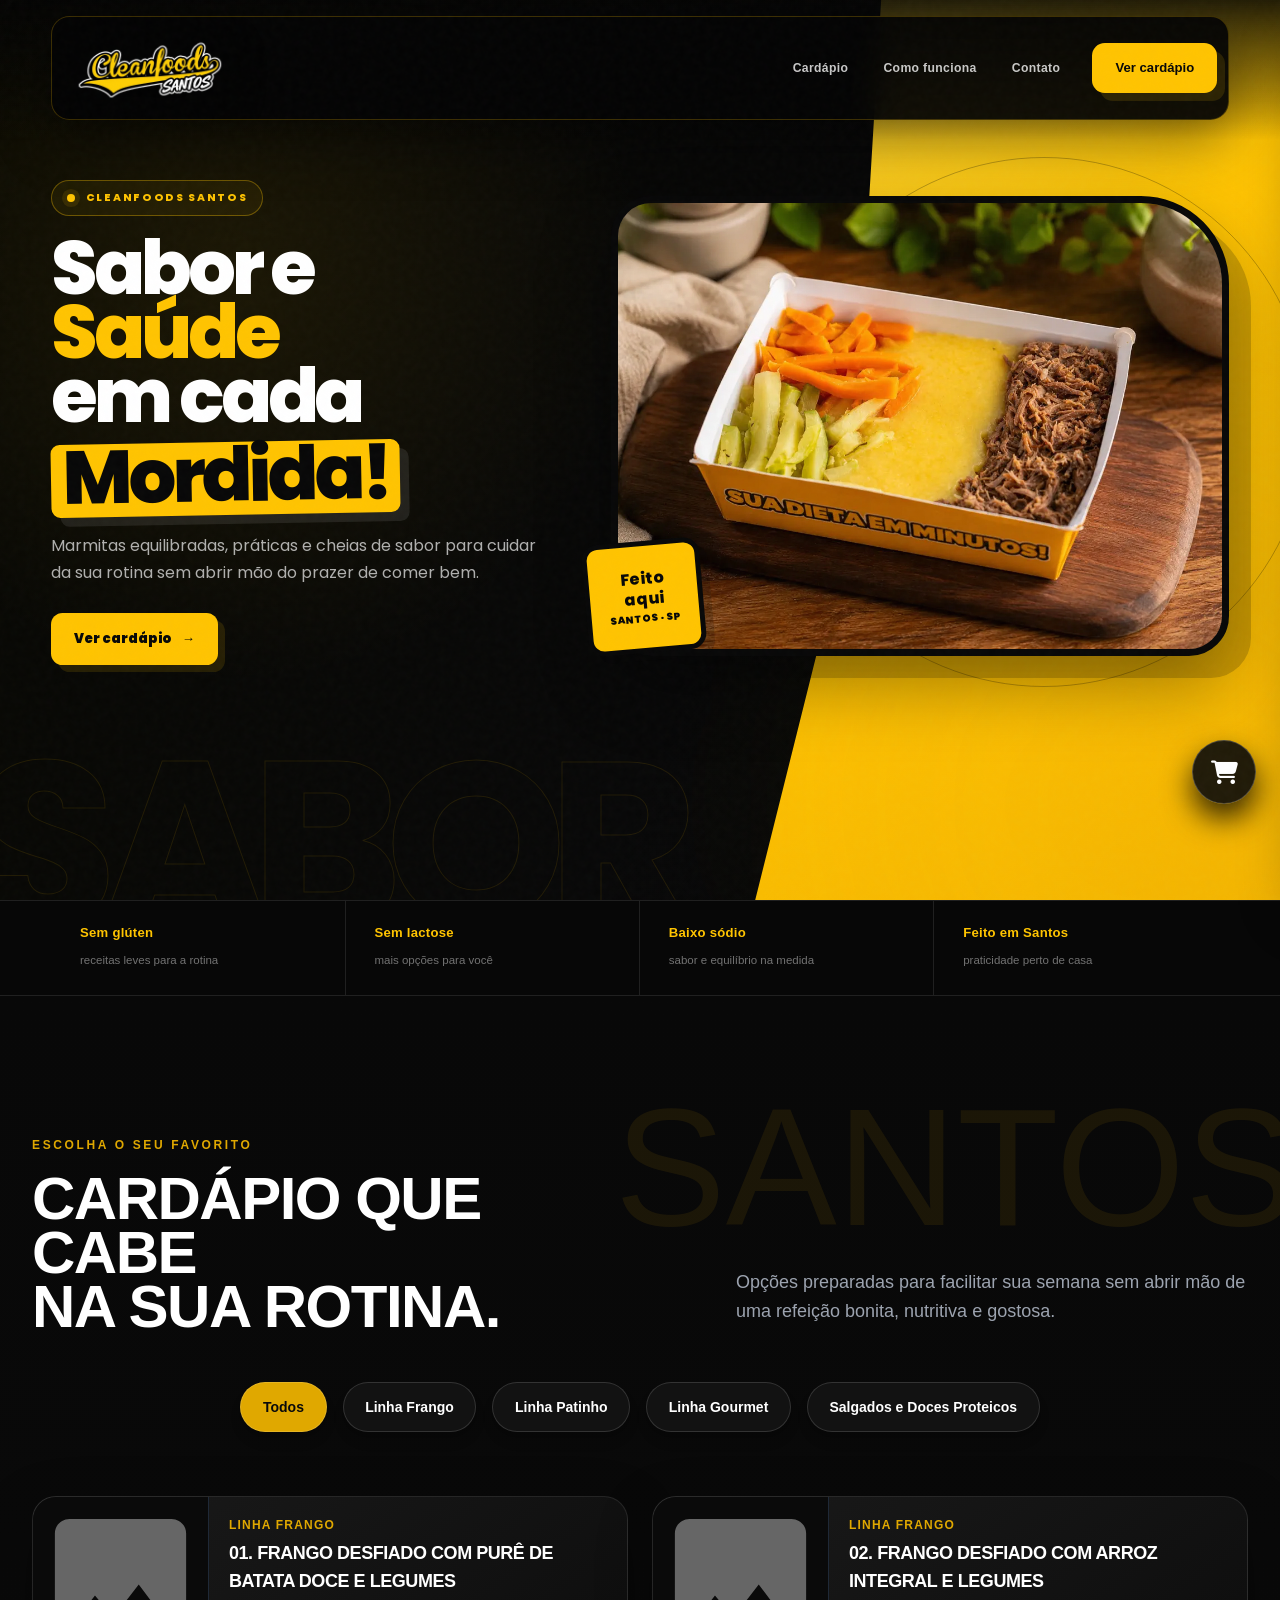
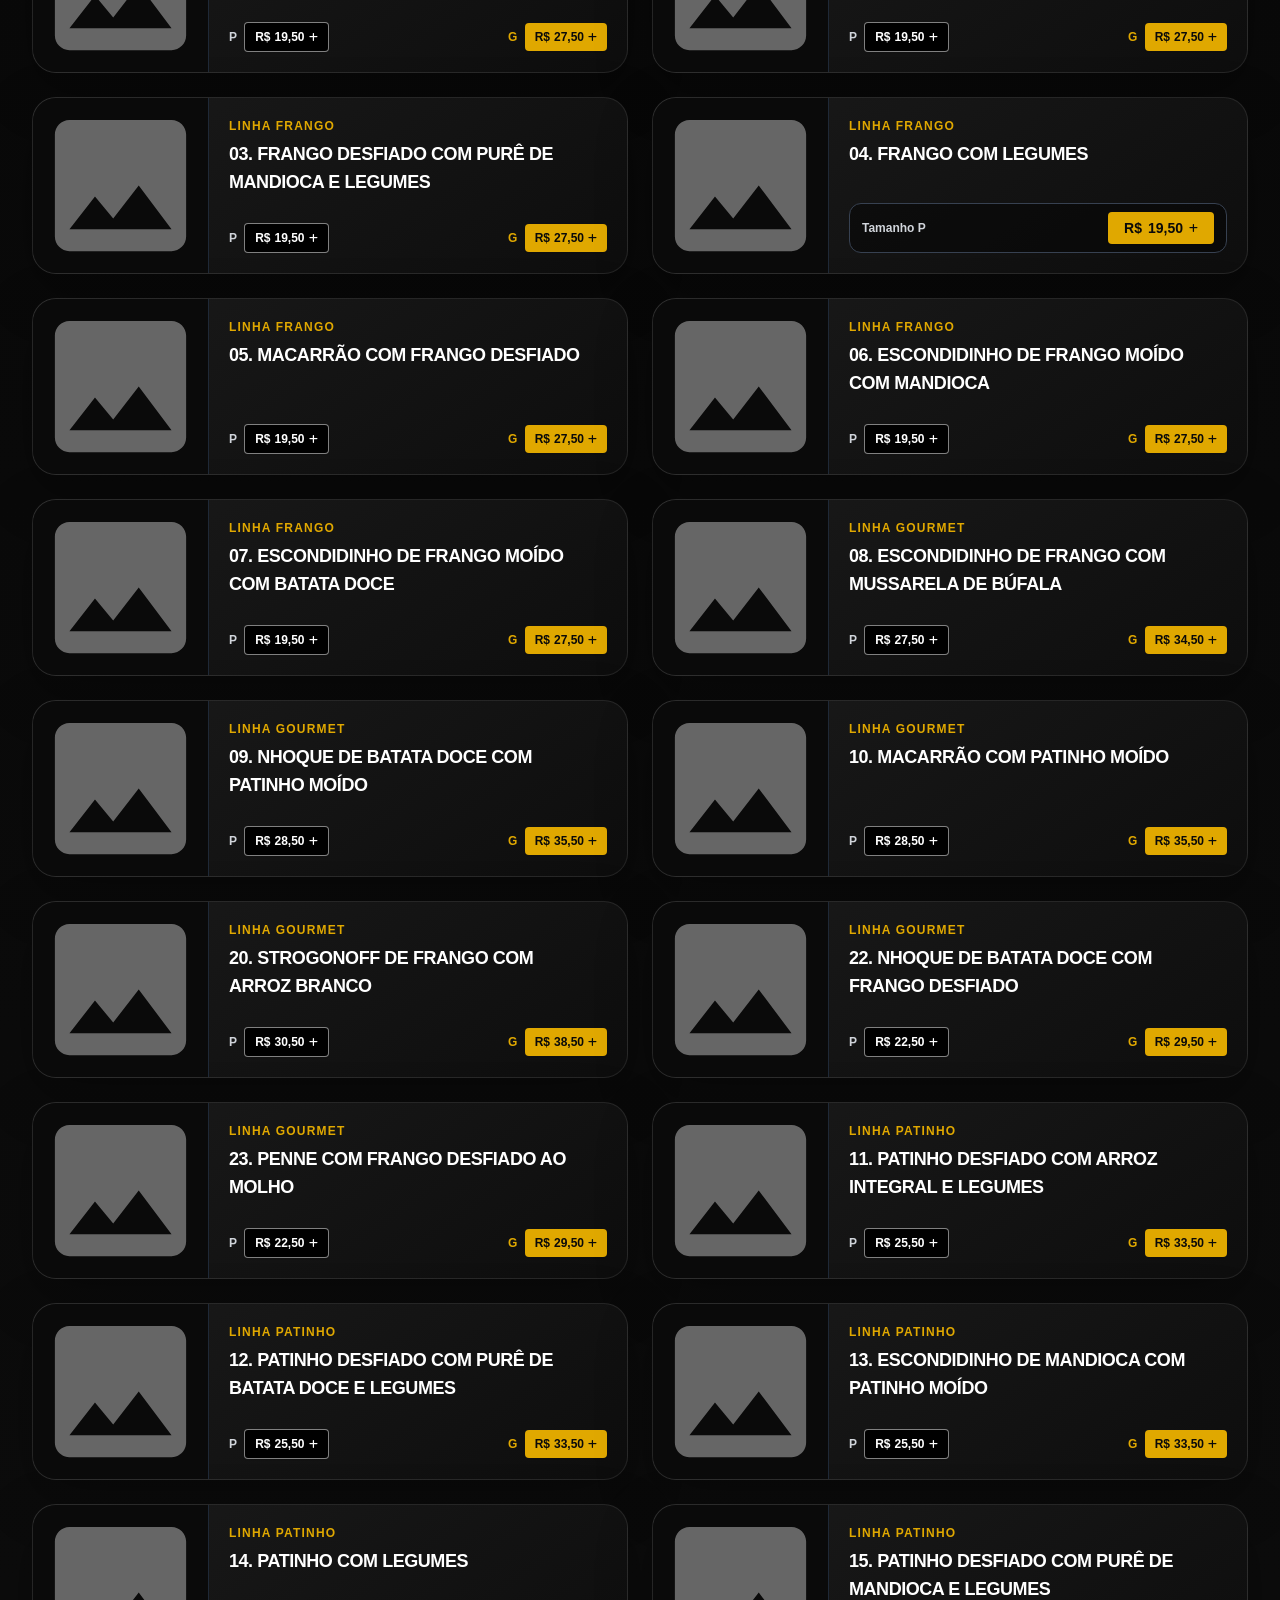
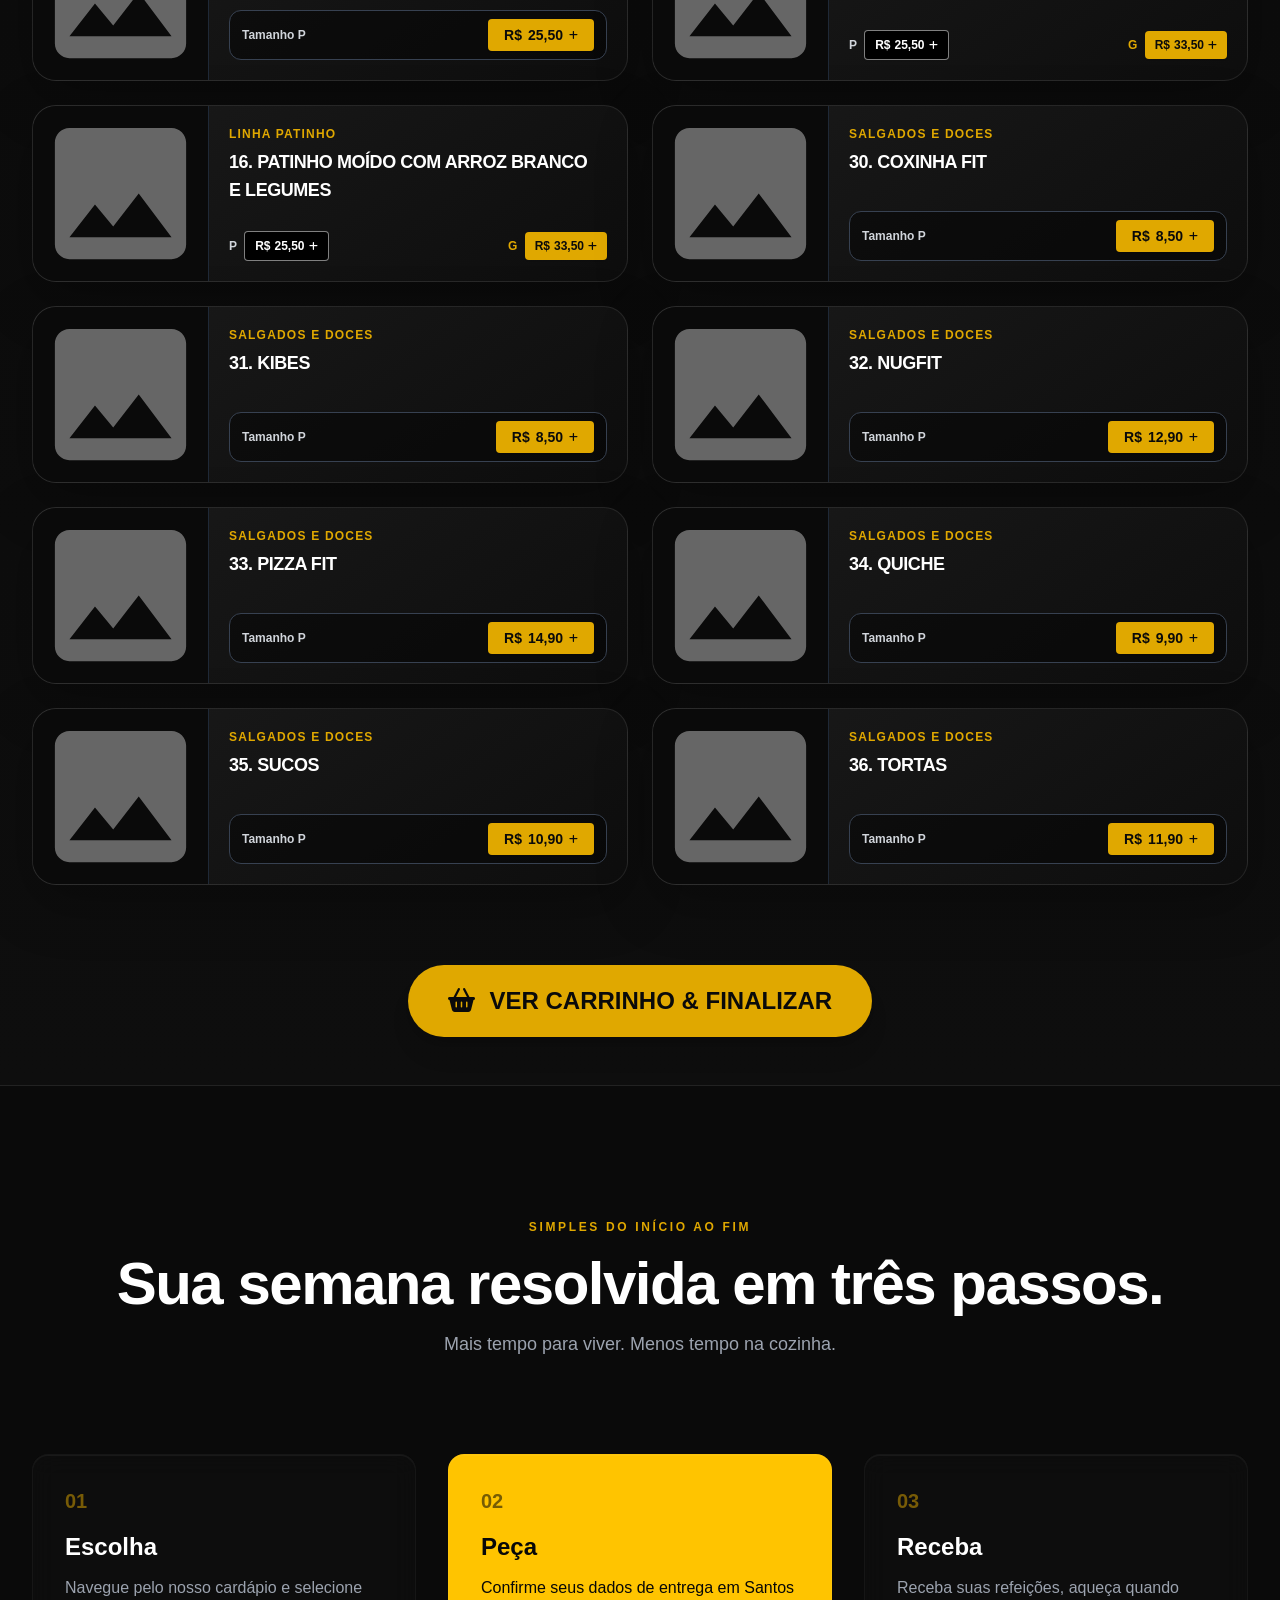
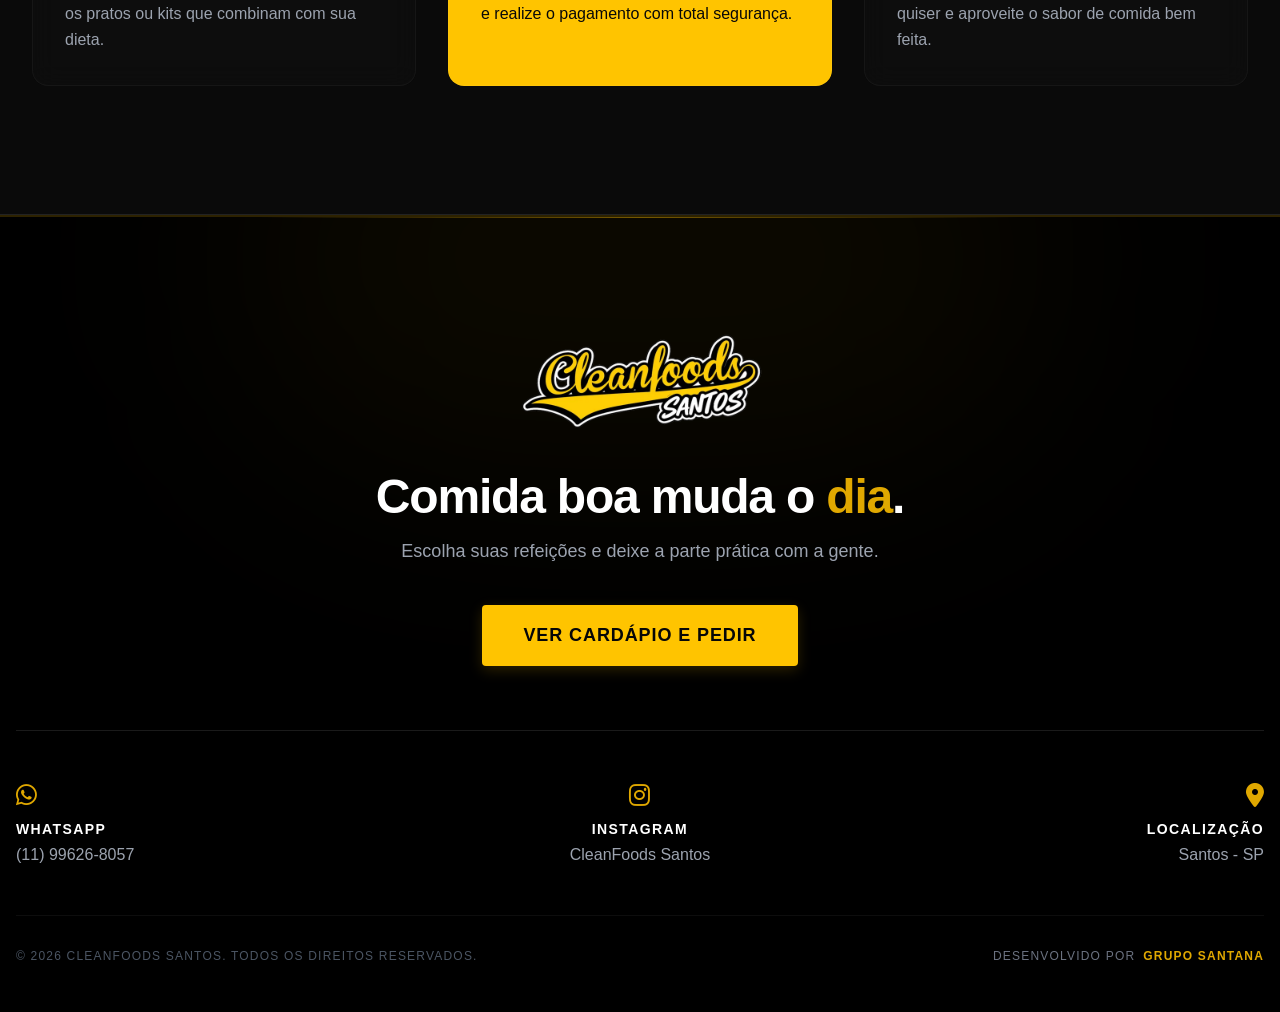
==== commit 06aa5566: "perf: preservar visual e destravar carregamento mobile" ====
--- a/index.html
+++ b/index.html
@@ -195,12 +195,13 @@
     }
     </script>
 
-    <!-- Fonts -->
+    <!-- Fontes carregadas sem bloquear a primeira pintura -->
     <link rel="preconnect" href="https://fonts.googleapis.com">
     <link rel="preconnect" href="https://fonts.gstatic.com" crossorigin>
-    <link href="https://fonts.googleapis.com/css2?family=Poppins:wght@400;500;600;700;800&display=swap" rel="stylesheet">
     <link rel="preconnect" href="https://api.fontshare.com">
-    <link href="https://api.fontshare.com/v2/css?f[]=satoshi@300,400,500,700&f[]=clash-display@400,500,600,700&display=swap" rel="stylesheet">
+    <link rel="preload" as="style" href="https://fonts.googleapis.com/css2?family=Poppins:wght@400;500;600;700;800&display=swap" onload="this.onload=null;this.rel='stylesheet'">
+    <link rel="preload" as="style" href="https://api.fontshare.com/v2/css?f[]=satoshi@300,400,500,700&f[]=clash-display@400,500,600,700&display=swap" onload="this.onload=null;this.rel='stylesheet'">
+    <noscript><link rel="stylesheet" href="https://fonts.googleapis.com/css2?family=Poppins:wght@400;500;600;700;800&display=swap"><link rel="stylesheet" href="https://api.fontshare.com/v2/css?f[]=satoshi@300,400,500,700&f[]=clash-display@400,500,600,700&display=swap"></noscript>
 
     <!-- Ícones sem bloquear a primeira pintura -->
     <link rel="preload" as="style" href="https://cdnjs.cloudflare.com/ajax/libs/font-awesome/6.4.0/css/all.min.css" onload="this.onload=null;this.rel='stylesheet'">
@@ -356,6 +357,24 @@
         .reveal-left,
         .reveal-right {
             visibility: visible;
+        }
+
+        /* O conteúdo nunca depende de animações externas para ficar visível. */
+        .moema-hero__copy,
+        .moema-hero__visual {
+            animation: cf-enter .7s ease-out both;
+        }
+
+        .moema-hero__visual { animation-delay: .08s; }
+
+        @keyframes cf-enter {
+            from { opacity: 0; transform: translateY(18px); }
+            to { opacity: 1; transform: translateY(0); }
+        }
+
+        @media (prefers-reduced-motion: reduce) {
+            .moema-hero__copy,
+            .moema-hero__visual { animation: none; }
         }
 
         /* Smoke Video Background (Subtle) */
@@ -2043,13 +2062,6 @@
         </div>
     </div>
 
-    <!-- Configuração central; integrações externas são carregadas apenas quando configuradas -->
-    <script src="config.js"></script>
-
-    <!-- GSAP for Animations -->
-    <script defer src="https://cdnjs.cloudflare.com/ajax/libs/gsap/3.12.2/gsap.min.js"></script>
-    <script defer src="https://cdnjs.cloudflare.com/ajax/libs/gsap/3.12.2/ScrollTrigger.min.js"></script>
-
     <script>
         function copyPixCode() {
             const copyText = document.getElementById("pix-copia-cola");
@@ -2077,26 +2089,9 @@
             return promise;
         }
 
-        // Initialize Supabase only when real credentials exist.
+        // Prévia visual: mantém o catálogo local e não inicia serviços externos.
         let supabaseClient = null;
-        async function initializeSupabaseClient() {
-            if (!window.SUPABASE_URL || window.SUPABASE_URL === "YOUR_SUPABASE_URL" ||
-                !window.SUPABASE_ANON_KEY || window.SUPABASE_ANON_KEY === "YOUR_SUPABASE_ANON_KEY") {
-                return null;
-            }
-
-            try {
-                await loadExternalScript('https://cdn.jsdelivr.net/npm/@supabase/supabase-js@2', 'supabase');
-                const { createClient } = window.supabase;
-                supabaseClient = createClient(window.SUPABASE_URL, window.SUPABASE_ANON_KEY);
-                window.supabaseClient = supabaseClient;
-                return supabaseClient;
-            } catch (err) {
-                console.error("Erro ao inicializar Supabase:", err);
-                return null;
-            }
-        }
-        const supabaseReady = initializeSupabaseClient();
+        const supabaseReady = Promise.resolve(null);
 
         // Global Cart and Menu variables
         const defaultDishes = [
@@ -3811,8 +3806,6 @@
         }
 
         document.addEventListener('DOMContentLoaded', async function () {
-            gsap.registerPlugin(ScrollTrigger);
-
             // Handle Payment Return
             const urlParams = new URLSearchParams(window.location.search);
             const status = urlParams.get('status');
@@ -3856,65 +3849,14 @@
                 window.history.replaceState({}, document.title, window.location.pathname);
             }
 
-            // Trigger GSAP reveal animations immediately (no preloader)
-            const heroTimeline = gsap.timeline();
-            heroTimeline.fromTo("#hero .reveal-up",
-                { y: 50, autoAlpha: 0 },
-                { y: 0, autoAlpha: 1, duration: 0.8, stagger: 0.15, ease: "back.out(1.7)" }
-            )
-                .fromTo("#hero .reveal-right",
-                    { x: 100, autoAlpha: 0, rotation: 5 },
-                    { x: 0, autoAlpha: 1, rotation: 0, duration: 1, ease: "power3.out" },
-                    "-=0.5"
-                );
-
             // Render menu cards immediately
             filterCategory('Todos');
-
-            // Load latest dishes from Supabase in background
-            supabaseReady.then(() => {
-                if (typeof loadDishes === 'function') {
-                    loadDishes().then(() => filterCategory('Todos')).catch(e => console.warn(e));
-                }
-
-                try {
-                    if (typeof loadCoupons === 'function') loadCoupons();
-                } catch (err) {
-                    console.warn("Erro ao carregar cupons:", err);
-                }
-            });
 
             // Update badges and render cart state on load
             updateCartBadges();
             renderCart();
             initCheckoutFormStatePersistence();
 
-            // ScrollTrigger Animations for Menu and other sections
-            const revealElements = document.querySelectorAll('.reveal-up:not(#hero .reveal-up), .reveal-right:not(#hero .reveal-right)');
-            revealElements.forEach((elem) => {
-                let startY = elem.classList.contains('reveal-up') ? 60 : 0;
-                let startX = elem.classList.contains('reveal-right') ? 100 : 0;
-                let startRot = elem.classList.contains('reveal-right') ? 5 : 0;
-
-                gsap.fromTo(elem,
-                    { y: startY, x: startX, rotation: startRot, autoAlpha: 0 },
-                    {
-                        y: 0, x: 0, rotation: 0,
-                        autoAlpha: 1,
-                        duration: 0.8,
-                        ease: "power2.out",
-                        scrollTrigger: {
-                            trigger: elem,
-                            start: "top 85%", // Trigger when top of element hits 85% of viewport
-                            toggleActions: "play none none reverse"
-                        }
-                    }
-                );
-            });
-
-            // Parallax effect on background huge text
-            // bg-text-1 parallax removed
-            // bg-text-2 parallax removed
         });
 
         // ===== SMOKE VIDEO SCROLL FADE =====
